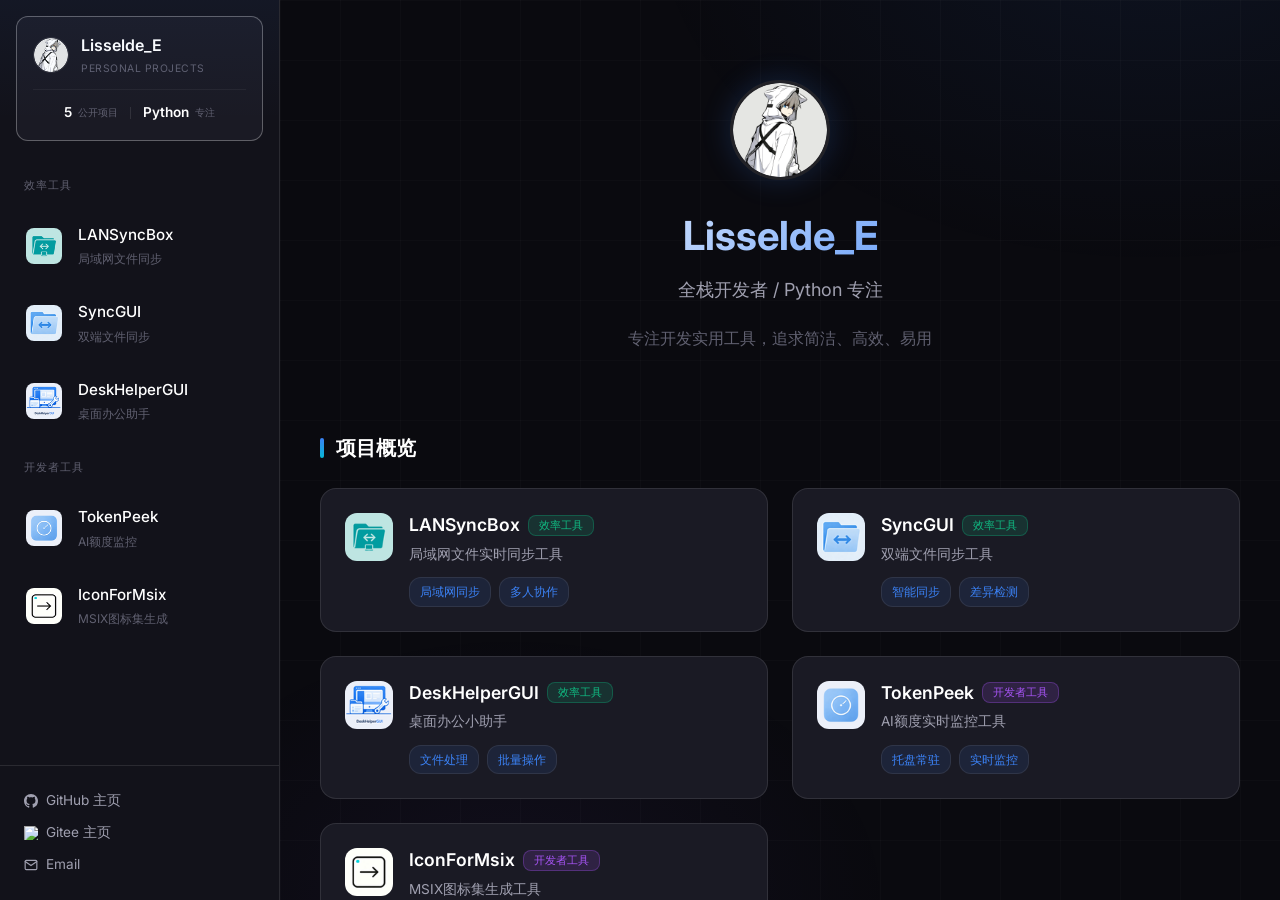
==== index.html @ 228c2da3 "R2.4.6" ====
<!DOCTYPE html>
<html lang="zh-CN">
<head>
    <meta charset="UTF-8">
    <meta name="viewport" content="width=device-width, initial-scale=1.0">
    <title>Lisselde_E - 项目主页</title>
    <meta name="description" content="Lisselde_E 的个人项目主页，包含 LANSyncBox、SyncGUI、DeskHelperGUI 等实用工具。">
    <link rel="icon" href="images/icon/me.ico" type="image/x-icon">
    <link rel="preconnect" href="https://fonts.googleapis.com">
    <link rel="preconnect" href="https://fonts.gstatic.com" crossorigin>
    <link href="https://fonts.googleapis.com/css2?family=Inter:wght@300;400;500;600;700&family=JetBrains+Mono:wght@400;500&display=swap" rel="stylesheet">
    <style>
        :root {
            --bg-primary: #0a0a0f;
            --bg-secondary: #12121a;
            --bg-card: #1a1a24;
            --text-primary: #ffffff;
            --text-secondary: #a0a0b0;
            --text-muted: #606070;
            --accent-blue: #3b82f6;
            --accent-cyan: #06b6d4;
            --accent-purple: #8b5cf6;
            --accent-green: #10b981;
            --accent-orange: #f59e0b;
            --accent-pink: #ec4899;
            --border-light: rgba(255, 255, 255, 0.1);
            --border-active: rgba(255, 255, 255, 0.3);
        }

        * {
            margin: 0;
            padding: 0;
            box-sizing: border-box;
        }

        html {
            scroll-behavior: smooth;
        }

        /* 自定义滚动条 */
        ::-webkit-scrollbar {
            width: 8px;
            height: 8px;
        }

        ::-webkit-scrollbar-track {
            background: var(--bg-secondary);
        }

        ::-webkit-scrollbar-thumb {
            background: var(--border-light);
            border-radius: 4px;
        }

        ::-webkit-scrollbar-thumb:hover {
            background: var(--border-active);
        }

        /* Firefox 滚动条 */
        * {
            scrollbar-width: thin;
            scrollbar-color: var(--border-light) var(--bg-secondary);
        }

        body {
            font-family: 'Inter', -apple-system, BlinkMacSystemFont, 'Segoe UI', sans-serif;
            background: var(--bg-primary);
            color: var(--text-primary);
            line-height: 1.6;
            min-height: 100vh;
            display: flex;
            position: relative;
            overflow-x: hidden;
        }

        /* 背景装饰 */
        body::before {
            content: '';
            position: fixed;
            top: -50%;
            right: -30%;
            width: 80%;
            height: 80%;
            background: radial-gradient(ellipse at center, rgba(59, 130, 246, 0.08) 0%, transparent 70%);
            pointer-events: none;
            z-index: 0;
        }

        body::after {
            content: '';
            position: fixed;
            bottom: -30%;
            left: 10%;
            width: 60%;
            height: 60%;
            background: radial-gradient(ellipse at center, rgba(139, 92, 246, 0.06) 0%, transparent 70%);
            pointer-events: none;
            z-index: 0;
        }

        /* 页面加载动画 */
        .page-loader {
            position: fixed;
            top: 0;
            left: 0;
            width: 100%;
            height: 100%;
            background: var(--bg-primary);
            display: flex;
            flex-direction: column;
            align-items: center;
            justify-content: center;
            z-index: 9999;
            transition: opacity 0.4s ease, visibility 0.4s ease;
        }

        .page-loader.fade-out {
            opacity: 0;
            visibility: hidden;
        }

        /* 平行四边形扫描加载器 */
        .loader-scanner {
            width: 80px;
            height: 8px;
            background: var(--bg-card);
            transform: skewX(-20deg);
            border-radius: 2px;
            position: relative;
            overflow: hidden;
            box-shadow: 0 0 10px rgba(59, 130, 246, 0.1);
        }

        /* 扫描线 */
        .loader-scanner::before {
            content: '';
            position: absolute;
            top: 0;
            left: 0;
            width: 30%;
            height: 100%;
            background: linear-gradient(90deg,
                transparent 0%,
                var(--accent-blue) 50%,
                transparent 100%);
            animation: scan 1.2s ease-in-out infinite;
        }

        /* 拖尾线条 */
        .loader-trails {
            display: flex;
            gap: 4px;
            margin-top: 6px;
            transform: skewX(-20deg);
        }

        .loader-trail {
            width: 12px;
            height: 3px;
            background: var(--border-light);
            border-radius: 1px;
            animation: trail-pulse 1.2s ease-in-out infinite;
        }

        .loader-trail:nth-child(1) { animation-delay: 0s; opacity: 0.3; }
        .loader-trail:nth-child(2) { animation-delay: 0.15s; opacity: 0.5; }
        .loader-trail:nth-child(3) { animation-delay: 0.3s; opacity: 0.7; }
        .loader-trail:nth-child(4) { animation-delay: 0.45s; opacity: 0.9; }

        @keyframes scan {
            0% { left: -30%; }
            100% { left: 100%; }
        }

        @keyframes trail-pulse {
            0%, 100% {
                opacity: 0.2;
                background: var(--border-light);
            }
            50% {
                opacity: 1;
                background: var(--accent-blue);
            }
        }

        .loader-text {
            margin-top: 1.2rem;
            font-size: 0.85rem;
            color: var(--text-muted);
            letter-spacing: 0.08em;
        }

        /* 返回顶部按钮 - 侧边贴条 */
        .back-to-top {
            position: fixed;
            right: 0;
            bottom: 10rem;
            transform: translateX(100%);
            width: 32px;
            height: 80px;
            background: var(--bg-card);
            border: 1px solid var(--border-light);
            border-right: none;
            border-radius: 6px 0 0 6px;
            display: flex;
            align-items: center;
            justify-content: center;
            cursor: pointer;
            transition: all 0.3s ease;
            z-index: 1000;
            opacity: 0;
            visibility: hidden;
        }

        .back-to-top.show {
            opacity: 1;
            visibility: visible;
            transform: translateX(0);
        }

        .back-to-top svg {
            width: 16px;
            height: 16px;
            stroke: var(--text-secondary);
            transition: all 0.3s ease;
        }

        .back-to-top:hover {
            width: 90px;
            background: rgba(59, 130, 246, 0.15);
            border-color: var(--accent-blue);
        }

        .back-to-top:hover svg {
            transform: translateY(-30px);
            opacity: 0;
        }

        .back-to-top::after {
            content: "返回顶部";
            position: absolute;
            color: var(--accent-blue);
            font-size: 0;
            opacity: 0;
            transition: all 0.3s ease;
            white-space: nowrap;
        }

        .back-to-top:hover::after {
            font-size: 12px;
            opacity: 1;
        }

        /* ========== 小工具页面 ========== */
        .tools-grid {
            display: grid;
            grid-template-columns: repeat(auto-fill, minmax(400px, 1fr));
            gap: 1.5rem;
            margin-top: 1rem;
        }

        .tool-card {
            background: rgba(255, 255, 255, 0.03);
            border: 1px solid var(--border-light);
            border-radius: 12px;
            overflow: hidden;
            transition: all 0.3s ease;
        }

        .tool-card:hover {
            border-color: var(--border-active);
            transform: translateY(-2px);
            box-shadow: 0 8px 24px rgba(0, 0, 0, 0.3);
        }

        .tool-header {
            display: flex;
            align-items: center;
            gap: 12px;
            padding: 1.25rem 1.5rem;
            border-bottom: 1px solid var(--border-light);
            background: rgba(255, 255, 255, 0.02);
        }

        .tool-icon {
            width: 40px;
            height: 40px;
            display: flex;
            align-items: center;
            justify-content: center;
            border-radius: 8px;
            background: rgba(59, 130, 246, 0.1);
            color: var(--accent-blue);
        }

        .tool-title {
            font-size: 1.1rem;
            font-weight: 500;
            color: var(--text-primary);
        }

        .tool-content {
            padding: 1.5rem;
        }

        .tool-input-group {
            display: flex;
            gap: 1rem;
            margin-bottom: 1rem;
        }

        .tool-input-item {
            flex: 1;
        }

        .tool-input-item label {
            display: block;
            color: var(--text-muted);
            font-size: 0.85rem;
            margin-bottom: 0.5rem;
        }

        .tool-input-item input {
            width: 100%;
            padding: 0.75rem 1rem;
            background: rgba(255, 255, 255, 0.05);
            border: 1px solid var(--border-light);
            border-radius: 8px;
            color: var(--text-primary);
            font-size: 1rem;
            outline: none;
            transition: border-color 0.2s;
        }

        .tool-input-item input:focus {
            border-color: var(--accent-blue);
        }

        .tool-input-item input::placeholder {
            color: var(--text-muted);
            opacity: 0.5;
        }

        .tool-btn {
            width: 100%;
            padding: 0.875rem;
            background: linear-gradient(135deg, #3b82f6, #6366f1);
            border: none;
            border-radius: 8px;
            color: #fff;
            font-size: 1rem;
            font-weight: 500;
            cursor: pointer;
            transition: all 0.2s;
            letter-spacing: 0.5px;
        }

        .tool-btn:hover {
            transform: translateY(-1px);
            box-shadow: 0 4px 12px rgba(59, 130, 246, 0.3);
        }

        .tool-btn:active {
            transform: translateY(0);
        }

        .tool-result {
            margin-top: 1.25rem;
            padding: 1.25rem;
            background: rgba(255, 255, 255, 0.03);
            border: 1px solid var(--border-light);
            border-radius: 8px;
            text-align: center;
            font-size: 2.5rem;
            font-weight: 700;
            color: var(--accent-blue);
            min-height: 80px;
            display: flex;
            align-items: center;
            justify-content: center;
            user-select: all;
            transition: all 0.3s;
        }

        .tool-result.pop {
            animation: toolPop 0.3s ease;
        }

        @keyframes toolPop {
            0% {
                transform: scale(0.8);
                opacity: 0.4;
            }
            60% {
                transform: scale(1.05);
            }
            100% {
                transform: scale(1);
                opacity: 1;
            }
        }

        .tool-hint {
            text-align: center;
            color: var(--text-muted);
            font-size: 0.8rem;
            margin-top: 0.75rem;
            opacity: 0.7;
        }

        /* 小工具 - 移动端适配 */
        @media (max-width: 768px) {
            .tools-grid {
                grid-template-columns: 1fr;
                gap: 1rem;
            }

            .tool-card {
                border-radius: 10px;
            }

            .tool-header {
                padding: 1rem 1.25rem;
            }

            .tool-content {
                padding: 1.25rem;
            }

            .tool-input-group {
                flex-direction: column;
                gap: 0.75rem;
            }

            .tool-result {
                font-size: 2rem;
                min-height: 70px;
            }
        }

        /* 移动端适配 */
        @media (max-width: 480px) {
            .back-to-top {
                bottom: 1rem;
                width: 28px;
                height: 60px;
            }
            /* 移动端禁用hover展开效果 */
            .back-to-top:hover {
                width: 28px;
                background: var(--bg-card);
                border-color: var(--border-light);
            }
            .back-to-top:hover svg {
                transform: none;
                opacity: 1;
            }
            .back-to-top:hover::after {
                font-size: 0;
                opacity: 0;
            }
        }

        /* 图片展示组件 */
        .image-gallery-section {
            margin-bottom: 1.5rem;
        }

        .image-gallery {
            display: flex;
            gap: 0.75rem;
            background: var(--bg-card);
            border-radius: 12px;
            padding: 0.75rem;
            border: 1px solid var(--border-light);
        }

        .gallery-thumbnails {
            display: flex;
            flex-direction: column;
            gap: 0.5rem;
            width: 200px;
            flex-shrink: 0;
        }

        .gallery-thumb {
            position: relative;
            aspect-ratio: 16/9;
            border-radius: 6px;
            overflow: hidden;
            cursor: pointer;
            border: 2px solid transparent;
            transition: all 0.25s ease;
            background: var(--bg-secondary);
        }

        .gallery-thumb img {
            width: 100%;
            height: 100%;
            object-fit: cover;
            transition: transform 0.3s ease;
        }

        .gallery-thumb:hover {
            border-color: rgba(59, 130, 246, 0.4);
        }

        .gallery-thumb:hover img {
            transform: scale(1.05);
        }

        .gallery-thumb.active {
            border-color: var(--accent-blue);
            box-shadow: 0 0 0 1px var(--accent-blue), 0 0 12px rgba(59, 130, 246, 0.3);
        }

        .gallery-thumb::after {
            content: '';
            position: absolute;
            inset: 0;
            background: linear-gradient(180deg, transparent 60%, rgba(0,0,0,0.4) 100%);
            opacity: 0;
            transition: opacity 0.25s ease;
        }

        .gallery-thumb:hover::after {
            opacity: 1;
        }

        .gallery-main {
            flex: 1;
            position: relative;
            border-radius: 8px;
            overflow: hidden;
            min-height: 300px;
            aspect-ratio: 16/9;
            background: var(--bg-secondary);
        }

        .gallery-main-image {
            position: absolute;
            top: 0;
            left: 0;
            width: 100%;
            height: 100%;
            object-fit: cover;
            opacity: 1;
            transition: opacity 0.35s ease;
        }

        .gallery-main-image.hidden {
            opacity: 0;
        }

        .gallery-overlay {
            position: absolute;
            bottom: 0;
            left: 0;
            right: 0;
            padding: 1rem;
            background: linear-gradient(180deg, transparent 0%, rgba(10, 10, 15, 0.9) 100%);
            opacity: 0;
            transition: opacity 0.3s ease;
        }

        .gallery-main:hover .gallery-overlay {
            opacity: 1;
        }

        .gallery-caption {
            color: var(--text-secondary);
            font-size: 0.85rem;
        }

        .gallery-counter {
            position: absolute;
            top: 0.75rem;
            right: 0.75rem;
            background: rgba(10, 10, 15, 0.7);
            padding: 0.25rem 0.6rem;
            border-radius: 4px;
            font-size: 0.75rem;
            color: var(--text-muted);
        }

        /* 图片展示移动端适配 */
        @media (max-width: 768px) {
            .image-gallery {
                flex-direction: column;
            }
            .gallery-thumbnails {
                width: 100%;
                flex-direction: row;
                order: 2;
                justify-content: center;
            }
            .gallery-thumb {
                aspect-ratio: 16/9;
                width: 100px;
                height: auto;
                flex-shrink: 0;
            }
            .gallery-main {
                order: 1;
                width: 100%;
                min-height: 200px;
                aspect-ratio: auto;
            }
        }

        /* Lightbox 放大查看 */
        .lightbox {
            position: fixed;
            top: 0;
            left: 0;
            width: 100%;
            height: 100%;
            background: rgba(10, 10, 15, 0.95);
            z-index: 9999;
            display: flex;
            align-items: center;
            justify-content: center;
            opacity: 0;
            visibility: hidden;
            transition: opacity 0.3s ease, visibility 0.3s ease;
        }

        .lightbox.active {
            opacity: 1;
            visibility: visible;
        }

        .lightbox-image {
            max-width: 90%;
            max-height: 90%;
            object-fit: contain;
            transform: scale(1);
            transition: transform 0.2s ease;
            cursor: default;
            user-select: none;
            -webkit-user-drag: none;
        }

        .lightbox-close {
            position: absolute;
            top: 1rem;
            right: 1rem;
            width: 40px;
            height: 40px;
            background: var(--bg-card);
            border: 1px solid var(--border-light);
            border-radius: 8px;
            display: flex;
            align-items: center;
            justify-content: center;
            cursor: pointer;
            transition: all 0.2s ease;
            z-index: 10;
        }

        .lightbox-close:hover {
            background: rgba(59, 130, 246, 0.2);
            border-color: var(--accent-blue);
        }

        .lightbox-close svg {
            width: 20px;
            height: 20px;
            stroke: var(--text-secondary);
        }

        .lightbox-hint {
            position: absolute;
            bottom: 1rem;
            left: 50%;
            transform: translateX(-50%);
            font-size: 0.75rem;
            color: var(--text-muted);
            opacity: 0.7;
        }

        /* 网格背景 */
        .grid-bg {
            position: fixed;
            top: 0;
            left: 280px;
            right: 0;
            bottom: 0;
            background-image:
                linear-gradient(rgba(255, 255, 255, 0.02) 1px, transparent 1px),
                linear-gradient(90deg, rgba(255, 255, 255, 0.02) 1px, transparent 1px);
            background-size: 60px 60px;
            pointer-events: none;
            z-index: 0;
        }

        /* 左侧导航栏 */
        .sidebar {
            width: 280px;
            height: 100vh;
            background: var(--bg-secondary);
            border-right: 1px solid var(--border-light);
            display: flex;
            flex-direction: column;
            position: fixed;
            left: 0;
            top: 0;
            z-index: 100;
            backdrop-filter: blur(10px);
        }

        .sidebar::before {
            content: '';
            position: absolute;
            top: 0;
            left: 0;
            right: 0;
            height: 120px;
            background: linear-gradient(180deg, rgba(59, 130, 246, 0.05) 0%, transparent 100%);
            pointer-events: none;
        }

        /* 可滚动容器 */
        .nav-items-scroll-container {
            flex: 1;
            overflow-y: auto;
            overflow-x: hidden;
            min-height: 0;
        }

        .nav-items-scroll-container::-webkit-scrollbar {
            width: 6px;
        }

        .nav-items-scroll-container::-webkit-scrollbar-track {
            background: transparent;
        }

        .nav-items-scroll-container::-webkit-scrollbar-thumb {
            background: rgba(255, 255, 255, 0.1);
            border-radius: 3px;
            transition: background 0.3s ease;
        }

        .nav-items-scroll-container:hover::-webkit-scrollbar-thumb {
            background: rgba(255, 255, 255, 0.2);
        }

        .nav-items-scroll-container::-webkit-scrollbar-thumb:hover {
            background: rgba(255, 255, 255, 0.3);
        }

        /* 导航项目 */
        .nav-items {
            padding: 0;
            display: flex;
            flex-direction: column;
        }

        /* 主页导航项 - 特殊样式 */
        .nav-home {
            margin: 1rem;
            padding: 1rem;
            background: var(--bg-card);
            border: 1px solid var(--border-light);
            border-radius: 12px;
            cursor: pointer;
            transition: all 0.3s ease;
            display: block;
        }

        .nav-home:hover {
            border-color: var(--border-active);
            transform: translateY(-2px);
            box-shadow: 0 8px 24px rgba(0, 0, 0, 0.2);
        }

        .nav-home.active {
            border-color: var(--border-active);
        }

        .nav-home-header {
            display: flex;
            align-items: center;
            gap: 0.75rem;
        }

        .nav-home-icon {
            width: 36px;
            height: 36px;
            border-radius: 50%;
            overflow: hidden;
            border: 1px solid var(--border-light);
            flex-shrink: 0;
        }

        .nav-home-icon img {
            width: 100%;
            height: 100%;
            object-fit: contain;
        }

        .nav-home-info {
            flex: 1;
            min-width: 0;
        }

        .nav-home-name {
            font-size: 1rem;
            font-weight: 600;
            color: var(--text-primary);
            margin-bottom: 0.125rem;
        }

        .nav-home-subtitle {
            font-size: 0.65rem;
            color: var(--text-muted);
            letter-spacing: 0.5px;
            text-transform: uppercase;
        }

        .nav-home-stats {
            display: flex;
            align-items: center;
            justify-content: center;
            gap: 0.75rem;
            margin-top: 0.75rem;
            padding-top: 0.75rem;
            border-top: 1px solid rgba(255, 255, 255, 0.05);
        }

        .nav-home-stat {
            display: flex;
            align-items: center;
            gap: 0.375rem;
        }

        .nav-home-stat-value {
            font-size: 0.85rem;
            font-weight: 600;
            color: var(--text-primary);
        }

        .nav-home-stat-label {
            font-size: 0.65rem;
            color: var(--text-muted);
        }

        .nav-home-stat-divider {
            width: 1px;
            height: 12px;
            background: rgba(255, 255, 255, 0.1);
        }

        .nav-section-title {
            font-size: 0.7rem;
            color: var(--text-muted);
            text-transform: uppercase;
            letter-spacing: 1px;
            padding: 0.75rem 1.5rem;
            margin-top: 0.5rem;
        }

        .nav-item {
            display: flex;
            align-items: center;
            gap: 1rem;
            padding: 1rem 1.5rem;
            cursor: pointer;
            transition: all 0.3s ease;
            position: relative;
            border-left: 2px solid transparent;
        }

        .nav-item:hover .nav-item-icon {
            transform: scale(1.05);
            box-shadow: 0 0 15px rgba(59, 130, 246, 0.3);
        }

        .nav-item::before {
            content: '';
            position: absolute;
            left: 0;
            top: 0;
            bottom: 0;
            width: 2px;
            background: transparent;
            transition: all 0.3s ease;
        }

        .nav-item:hover {
            background: rgba(255, 255, 255, 0.03);
        }

        .nav-item.active::before {
            background: var(--text-primary);
        }

        .nav-item.active {
            background: rgba(255, 255, 255, 0.05);
        }

        .nav-item-icon {
            width: 36px;
            height: 36px;
            border-radius: 8px;
            display: flex;
            align-items: center;
            justify-content: center;
            overflow: hidden;
            transition: transform 0.3s ease;
        }

        .nav-item-icon img {
            width: 100%;
            height: 100%;
            object-fit: contain;
        }

        .nav-item:hover .nav-item-icon {
            transform: scale(1.05);
        }

        .nav-item-content {
            flex: 1;
        }

        .nav-item-name {
            font-size: 0.95rem;
            font-weight: 500;
            color: var(--text-primary);
            transition: color 0.3s ease;
        }

        .nav-item-desc {
            font-size: 0.75rem;
            color: var(--text-muted);
            margin-top: 0.125rem;
        }

        /* 侧边栏底部 */
        .sidebar-footer {
            padding: 1.5rem;
            border-top: 1px solid var(--border-light);
        }

        .sidebar-links {
            display: flex;
            flex-direction: column;
            gap: 0.65rem;
        }

        .sidebar-link {
            display: flex;
            align-items: center;
            gap: 0.5rem;
            color: var(--text-secondary);
            text-decoration: none;
            font-size: 0.85rem;
            transition: color 0.2s ease;
        }

        .sidebar-link:hover {
            color: var(--text-primary);
        }

        /* 主内容区域 */
        .main-content {
            flex: 1;
            margin-left: 280px;
            min-height: 100vh;
            position: relative;
            overflow-y: auto;
            overflow-x: hidden;
            z-index: 1;
            scroll-behavior: auto;
        }

        /* 项目页面 */
        .project-page {
            position: absolute;
            top: 0;
            left: 0;
            right: 0;
            padding: 2rem 3rem;
            opacity: 0;
            transform: translateX(30px);
            pointer-events: none;
            transition: all 0.2s cubic-bezier(0.4, 0, 0.2, 1);
        }

        .project-page.active {
            opacity: 1;
            transform: translateX(0);
            pointer-events: auto;
        }

        .project-page.exit-left {
            opacity: 0;
            transform: translateX(-30px);
        }

        /* 项目头部 */
        .project-header {
            display: flex;
            align-items: flex-start;
            gap: 2rem;
            margin-bottom: 3rem;
            padding-bottom: 2rem;
            border-bottom: 1px solid var(--border-light);
        }

        .project-header-left {
            display: flex;
            align-items: flex-start;
            gap: 2rem;
            flex: 1;
        }

        .project-header-right {
            display: flex;
            align-items: center;
            gap: 1.5rem;
            flex-shrink: 0;
        }

        .project-icon-large {
            width: 64px;
            height: 64px;
            border-radius: 12px;
            display: flex;
            align-items: center;
            justify-content: center;
            overflow: hidden;
            position: relative;
            box-shadow: 0 0 30px rgba(59, 130, 246, 0.15);
        }

        .project-icon-large::after {
            content: '';
            position: absolute;
            top: -50%;
            left: -50%;
            width: 100%;
            height: 100%;
            background: linear-gradient(135deg, rgba(255, 255, 255, 0.1) 0%, transparent 50%);
            pointer-events: none;
        }

        .project-icon-large img {
            width: 100%;
            height: 100%;
            object-fit: contain;
        }

        .project-info {
            flex: 1;
        }

        .project-title {
            font-size: 2.5rem;
            font-weight: 700;
            margin-bottom: 0.5rem;
            line-height: 1.2;
            position: relative;
        }

        .project-title::after {
            content: '';
            position: absolute;
            bottom: -4px;
            left: 0;
            width: 60px;
            height: 3px;
            background: linear-gradient(90deg, var(--accent-blue), var(--accent-cyan));
            border-radius: 2px;
        }

        .project-subtitle {
            font-size: 1.125rem;
            color: var(--text-secondary);
            margin-bottom: 1rem;
        }

        .project-latest-build {
            display: inline-flex;
            align-items: center;
            gap: 0.5rem;
            padding: 0.5rem 1rem;
            background: linear-gradient(135deg, rgba(16, 185, 129, 0.12), rgba(59, 130, 246, 0.08));
            border: 1px solid rgba(16, 185, 129, 0.25);
            border-radius: 8px;
            font-family: 'JetBrains Mono', monospace;
            font-size: 0.85rem;
            color: var(--accent-green);
            transition: all 0.2s ease;
        }

        .project-latest-build {
            cursor: pointer;
        }

        .project-latest-build:hover {
            border-color: rgba(16, 185, 129, 0.4);
            box-shadow: 0 0 12px rgba(16, 185, 129, 0.15);
            background: linear-gradient(135deg, rgba(16, 185, 129, 0.18), rgba(59, 130, 246, 0.12));
        }

        .project-latest-build-label {
            font-size: 0.75rem;
            color: var(--text-muted);
            font-weight: 500;
        }

        .project-latest-build-version {
            font-weight: 700;
            letter-spacing: -0.01em;
        }

        .project-latest-build-loading {
            display: flex;
            align-items: center;
            gap: 0.5rem;
        }

        .project-latest-build-spinner {
            width: 14px;
            height: 14px;
            border: 2px solid rgba(16, 185, 129, 0.2);
            border-top-color: var(--accent-green);
            border-radius: 50%;
            animation: latest-build-spin 0.8s linear infinite;
        }

        @keyframes latest-build-spin {
            0% { transform: rotate(0deg); }
            100% { transform: rotate(360deg); }
        }

        .project-latest-build-loading-text {
            font-size: 0.75rem;
            color: var(--text-muted);
        }

        .project-latest-build-retry {
            display: flex;
            align-items: center;
            gap: 0.375rem;
            padding: 0.25rem 0.5rem;
            background: rgba(59, 130, 246, 0.1);
            border: 1px solid rgba(59, 130, 246, 0.2);
            border-radius: 6px;
            color: var(--accent-blue);
            font-size: 0.7rem;
            cursor: pointer;
            transition: all 0.2s ease;
        }

        .project-latest-build-retry:hover {
            background: rgba(59, 130, 246, 0.15);
            border-color: rgba(59, 130, 246, 0.3);
        }

        .project-latest-build-retry svg {
            width: 12px;
            height: 12px;
        }

        .project-links {
            display: flex;
            gap: 1rem;
            flex-wrap: wrap;
        }

        .project-link {
            display: inline-flex;
            align-items: center;
            gap: 0.5rem;
            padding: 0.5rem 1rem;
            background: var(--bg-card);
            border: 1px solid var(--border-light);
            border-radius: 8px;
            color: var(--text-secondary);
            text-decoration: none;
            font-size: 0.85rem;
            transition: all 0.2s ease;
        }

        .project-link:hover {
            background: rgba(255, 255, 255, 0.1);
            border-color: var(--border-active);
            color: var(--text-primary);
        }

        /* 顶部下载卡片 */
        .header-download-platforms {
            display: flex;
            flex-wrap: wrap;
            gap: 1rem;
        }

        .header-download-platform {
            display: flex;
            flex-direction: column;
            align-items: center;
            gap: 0.75rem;
            padding: 1rem;
            background: rgba(255, 255, 255, 0.03);
            border: 1px solid var(--border-light);
            border-radius: 12px;
            min-width: 140px;
            transition: border-color 0.3s ease;
        }

        .header-download-platform:hover {
            border-color: var(--border-active);
        }

        .header-download-platform-title {
            font-size: 0.8rem;
            font-weight: 500;
            color: var(--text-secondary);
            text-align: center;
            width: 100%;
        }

        .header-download-platform-buttons {
            display: flex;
            flex-direction: column;
            gap: 0.5rem;
            width: 100%;
        }

        .header-download-badge {
            display: flex;
            align-items: center;
            justify-content: center;
            transition: transform 0.3s ease;
        }

        .header-download-badge:hover {
            transform: translateY(-2px);
        }

        .header-download-badge img {
            height: 36px;
        }

        /* 功能卡片 */
        .features-section {
            margin-bottom: 3rem;
        }

        .section-title {
            font-size: 1.25rem;
            font-weight: 600;
            margin-bottom: 1.5rem;
            display: flex;
            align-items: center;
            gap: 0.75rem;
        }

        .section-title::before {
            content: '';
            width: 4px;
            height: 20px;
            background: linear-gradient(180deg, var(--accent-blue), var(--accent-cyan));
            border-radius: 2px;
        }

        .features-grid {
            display: grid;
            grid-template-columns: repeat(auto-fill, minmax(280px, 1fr));
            gap: 1rem;
        }

        .feature-card {
            background: var(--bg-card);
            border: 1px solid var(--border-light);
            border-radius: 12px;
            padding: 1.25rem;
            transition: all 0.3s ease;
            position: relative;
            overflow: hidden;
            height: 140px;
            display: flex;
            flex-direction: column;
        }

        .feature-card::before {
            content: '';
            position: absolute;
            top: 0;
            left: 0;
            right: 0;
            bottom: 0;
            background: radial-gradient(ellipse at top left, rgba(59, 130, 246, 0.1) 0%, transparent 50%);
            opacity: 0;
            transition: opacity 0.3s ease;
            pointer-events: none;
        }

        .feature-card:hover::before {
            opacity: 1;
        }

        .feature-card:hover {
            border-color: var(--border-active);
            transform: translateY(-2px);
            box-shadow: 0 8px 30px rgba(0, 0, 0, 0.3);
        }

        .feature-title {
            font-size: 0.95rem;
            font-weight: 600;
            margin-bottom: 0.5rem;
            display: flex;
            align-items: center;
            gap: 0.5rem;
            color: var(--text-primary);
            flex-shrink: 0;
        }

        .feature-desc {
            font-size: 0.85rem;
            color: var(--text-secondary);
            line-height: 1.5;
            flex: 1;
        }

        /* 模型支持板块 */
        .model-support-container {
            display: grid;
            grid-template-columns: repeat(2, 1fr);
            gap: 1.5rem;
        }

        .model-support-group {
            background: var(--bg-card);
            border: 1px solid var(--border-light);
            border-radius: 16px;
            padding: 1.5rem;
            transition: all 0.3s ease;
        }

        .model-support-group:hover {
            border-color: var(--border-active);
            box-shadow: 0 8px 30px rgba(0, 0, 0, 0.3);
        }

        .model-group-header {
            display: flex;
            align-items: center;
            gap: 0.625rem;
            margin-bottom: 1rem;
            padding-bottom: 0.75rem;
            border-bottom: 1px solid var(--border-light);
        }

        .model-group-dot {
            width: 8px;
            height: 8px;
            border-radius: 50%;
            flex-shrink: 0;
        }

        .model-group-dot.supported {
            background: var(--accent-green);
        }

        .model-group-dot.adapting {
            background: var(--accent-orange);
        }

        .model-group-title {
            font-size: 1rem;
            font-weight: 600;
            color: var(--text-primary);
        }

        .model-list {
            display: flex;
            flex-direction: column;
            gap: 0.75rem;
        }

        .model-item {
            display: flex;
            align-items: center;
            gap: 0.75rem;
            padding: 0.75rem;
            background: rgba(255, 255, 255, 0.03);
            border: 1px solid var(--border-light);
            border-radius: 12px;
            transition: all 0.3s ease;
        }

        .model-item:hover {
            border-color: var(--border-active);
            transform: translateY(-2px);
        }

        .model-item.supported:hover {
            background: rgba(16, 185, 129, 0.05);
        }

        .model-item.adapting:hover {
            background: rgba(245, 158, 11, 0.05);
        }

        .model-status-dot {
            width: 6px;
            height: 6px;
            border-radius: 50%;
            background: var(--accent-green);
            flex-shrink: 0;
        }

        .model-status-dot.adapting {
            background: var(--accent-orange);
        }

        .model-item-content {
            flex: 1;
        }

        .model-item-name {
            font-size: 0.95rem;
            font-weight: 600;
            color: var(--text-primary);
            margin-bottom: 0.25rem;
        }

        .model-item-desc {
            font-size: 0.8rem;
            color: var(--text-secondary);
        }

        .model-support-note {
            margin-top: 1rem;
            padding: 0.75rem;
            background: rgba(59, 130, 246, 0.08);
            border: 1px solid rgba(59, 130, 246, 0.15);
            border-radius: 8px;
            font-size: 0.85rem;
            color: var(--text-secondary);
        }

        .note-text {
            display: block;
        }

        /* 主页样式 */
        .home-hero {
            padding: 3rem 2rem;
            text-align: center;
            position: relative;
            margin-bottom: 2rem;
        }

        .home-hero-content {
            max-width: 600px;
            margin: 0 auto;
        }

        .home-avatar {
            width: 100px;
            height: 100px;
            margin: 0 auto 1.5rem;
            border-radius: 50%;
            overflow: hidden;
            border: 3px solid var(--border-light);
            box-shadow: 0 0 30px rgba(59, 130, 246, 0.2);
            transition: all 0.3s ease;
        }

        .home-avatar:hover {
            transform: scale(1.05);
            box-shadow: 0 0 40px rgba(59, 130, 246, 0.3);
        }

        .home-avatar img {
            width: 100%;
            height: 100%;
            object-fit: cover;
        }

        .home-title {
            font-size: 2.5rem;
            font-weight: 700;
            margin-bottom: 0.5rem;
            background: linear-gradient(135deg, var(--text-primary) 0%, var(--accent-blue) 100%);
            -webkit-background-clip: text;
            -webkit-text-fill-color: transparent;
            background-clip: text;
        }

        .home-subtitle {
            font-size: 1.125rem;
            color: var(--text-secondary);
            margin-bottom: 1.25rem;
        }

        .home-description {
            font-size: 1rem;
            color: var(--text-muted);
            line-height: 1.7;
        }

        .home-projects-grid {
            display: grid;
            grid-template-columns: repeat(2, 1fr);
            gap: 1.5rem;
        }

        .home-project-card {
            background: var(--bg-card);
            border: 1px solid var(--border-light);
            border-radius: 16px;
            padding: 1.5rem;
            cursor: pointer;
            transition: all 0.3s ease;
            display: flex;
            align-items: flex-start;
            gap: 1rem;
        }

        .home-project-card:hover {
            border-color: var(--border-active);
            transform: translateY(-4px);
            box-shadow: 0 12px 40px rgba(0, 0, 0, 0.3);
        }

        .home-project-icon {
            width: 48px;
            height: 48px;
            border-radius: 12px;
            overflow: hidden;
            flex-shrink: 0;
            display: flex;
            align-items: center;
            justify-content: center;
        }

        .home-project-icon img {
            width: 100%;
            height: 100%;
            object-fit: contain;
        }

        .home-project-info {
            flex: 1;
        }

        .home-project-name {
            font-size: 1.1rem;
            font-weight: 600;
            margin-bottom: 0.375rem;
            color: var(--text-primary);
            line-height: 1.4;
            display: flex;
            align-items: center;
            flex-wrap: wrap;
        }

        .home-project-desc {
            font-size: 0.85rem;
            color: var(--text-secondary);
            margin-bottom: 0.75rem;
        }

        .home-project-tags {
            display: flex;
            flex-wrap: wrap;
            gap: 0.5rem;
        }

        .home-project-tag {
            padding: 0.25rem 0.625rem;
            background: rgba(59, 130, 246, 0.1);
            border: 1px solid rgba(255, 255, 255, 0.08);
            border-radius: 12px;
            font-size: 0.75rem;
            color: var(--accent-blue);
        }

        .home-project-category {
            display: inline-block;
            padding: 0.25rem 0.625rem;
            border-radius: 8px;
            font-size: 0.7rem;
            font-weight: 500;
            margin-left: 0.5rem;
            line-height: 1;
        }

        .home-project-category.efficiency {
            background: rgba(16, 185, 129, 0.15);
            border: 1px solid rgba(16, 185, 129, 0.3);
            color: #10b981;
        }

        .home-project-category.developer {
            background: rgba(168, 85, 247, 0.15);
            border: 1px solid rgba(168, 85, 247, 0.3);
            color: #a855f7;
        }

        .home-about-content {
            display: flex;
            flex-direction: column;
            gap: 1.5rem;
        }

        .home-about-item {
            background: var(--bg-card);
            border: 1px solid var(--border-light);
            border-radius: 12px;
            padding: 1.25rem;
            transition: all 0.3s ease;
            height: 120px;
            display: flex;
            flex-direction: column;
            overflow: hidden;
        }

        .home-about-item:hover {
            border-color: var(--border-active);
        }

        .home-about-title {
            font-size: 1rem;
            font-weight: 600;
            margin-bottom: 0.75rem;
            color: var(--text-primary);
            flex-shrink: 0;
        }

        .home-about-desc {
            font-size: 0.9rem;
            color: var(--text-secondary);
            line-height: 1.6;
            flex: 1;
            overflow: hidden;
        }

        .home-about-item .tech-tags {
            margin-top: auto;
            flex-shrink: 0;
        }

        /* 使用指南卡片 */
        .usage-cards {
            display: grid;
            grid-template-columns: repeat(2, 1fr);
            gap: 1.5rem;
        }

        .usage-card {
            background: var(--bg-card);
            border: 1px solid var(--border-light);
            border-radius: 16px;
            padding: 1.5rem;
            transition: all 0.3s ease;
            display: flex;
            flex-direction: column;
        }

        .usage-card:hover {
            border-color: var(--border-active);
            box-shadow: 0 8px 30px rgba(0, 0, 0, 0.3);
        }

        .usage-card-header {
            display: flex;
            align-items: center;
            gap: 0.75rem;
            margin-bottom: 1.25rem;
            padding-bottom: 1rem;
            border-bottom: 1px solid var(--border-light);
        }

        .usage-card-icon {
            width: 12px;
            height: 12px;
            background: var(--text-primary);
            border-radius: 50%;
            flex-shrink: 0;
        }

        .usage-card-title {
            font-size: 1rem;
            font-weight: 600;
            color: var(--text-primary);
        }

        .usage-card-steps {
            display: flex;
            flex-direction: column;
            gap: 0.75rem;
            flex: 1;
        }

        .usage-step {
            display: flex;
            align-items: center;
            gap: 0.75rem;
        }

        .step-number {
            width: 24px;
            height: 24px;
            background: linear-gradient(135deg, var(--accent-blue), var(--accent-cyan));
            border-radius: 50%;
            display: flex;
            align-items: center;
            justify-content: center;
            font-size: 0.75rem;
            font-weight: 600;
            color: white;
            flex-shrink: 0;
        }

        .step-content {
            font-size: 0.85rem;
            color: var(--text-secondary);
            line-height: 1.4;
        }

        .usage-card-note {
            margin-top: 1rem;
            padding-top: 1rem;
            border-top: 1px solid var(--border-light);
            font-size: 0.8rem;
            color: var(--text-muted);
            display: flex;
            align-items: center;
            gap: 0.5rem;
            flex-shrink: 0;
        }

        .usage-card-note::before {
            content: '💡';
            font-size: 0.9rem;
        }

        /* 技术栈标签 */
        .tech-tags {
            display: flex;
            flex-wrap: wrap;
            gap: 0.75rem;
            margin-top: 1rem;
        }

        .tech-tag {
            display: inline-flex;
            align-items: center;
            gap: 0.375rem;
            padding: 0.375rem 0.875rem;
            background: rgba(59, 130, 246, 0.1);
            border: 1px solid rgba(255, 255, 255, 0.08);
            border-radius: 20px;
            font-size: 0.8rem;
            font-weight: 500;
            color: var(--accent-blue);
        }

        /* 下载区域 */
        .download-section {
            background: var(--bg-card);
            border: 1px solid var(--border-light);
            border-radius: 16px;
            padding: 2rem;
            position: relative;
            overflow: hidden;
        }

        .download-section::before {
            content: '';
            position: absolute;
            top: 0;
            left: 50%;
            transform: translateX(-50%);
            width: 200px;
            height: 1px;
            background: linear-gradient(90deg, transparent, var(--accent-blue), transparent);
        }

        .download-header {
            display: flex;
            align-items: center;
            gap: 0.75rem;
            margin-bottom: 1.5rem;
        }

        .download-title {
            font-size: 1.125rem;
            font-weight: 600;
        }

        .download-title-icon {
            font-size: 1.25rem;
        }

        .download-platforms {
            display: flex;
            flex-wrap: wrap;
            gap: 1.5rem;
            justify-content: center;
        }

        .download-platform {
            display: flex;
            flex-direction: column;
            align-items: center;
            gap: 1rem;
            padding: 1.25rem;
            background: rgba(255, 255, 255, 0.03);
            border: 1px solid var(--border-light);
            border-radius: 12px;
            min-width: 180px;
        }

        .download-platform-title {
            font-size: 0.85rem;
            font-weight: 500;
            color: var(--text-secondary);
        }

        .download-platform-buttons {
            display: flex;
            flex-direction: column;
            gap: 0.75rem;
            width: 100%;
        }

        .download-btn {
            display: inline-flex;
            align-items: center;
            justify-content: center;
            gap: 0.5rem;
            padding: 0.625rem 1rem;
            background: var(--bg-primary);
            border: 1px solid var(--border-light);
            border-radius: 8px;
            color: var(--text-primary);
            text-decoration: none;
            font-size: 0.85rem;
            font-weight: 500;
            transition: all 0.3s ease;
            min-width: 140px;
        }

        .download-btn:hover {
            border-color: var(--border-active);
            transform: translateY(-2px);
            box-shadow: 0 4px 15px rgba(0, 0, 0, 0.3);
        }

        .download-btn.github:hover {
            background: rgba(59, 130, 246, 0.1);
            border-color: rgba(59, 130, 246, 0.3);
        }

        .download-btn.gitee:hover {
            background: rgba(239, 68, 68, 0.1);
            border-color: rgba(239, 68, 68, 0.3);
        }

        .download-btn svg {
            width: 18px;
            height: 18px;
            fill: currentColor;
            flex-shrink: 0;
        }

        .download-btn img {
            width: 18px;
            height: 18px;
            flex-shrink: 0;
        }

        .download-badge {
            transition: transform 0.3s ease;
        }

        .download-badge:hover {
            transform: translateY(-3px);
        }

        .download-badge img {
            height: 40px;
        }

        .download-source-btn {
            display: inline-flex;
            align-items: center;
            justify-content: center;
            gap: 0.5rem;
            padding: 0.75rem 1.25rem;
            background: var(--bg-primary);
            border: 1px solid var(--border-light);
            border-radius: 8px;
            color: var(--text-primary);
            text-decoration: none;
            font-size: 0.85rem;
            font-weight: 500;
            transition: all 0.3s ease;
        }

        .download-source-btn:hover {
            border-color: var(--border-active);
            transform: translateY(-2px);
            box-shadow: 0 4px 15px rgba(0, 0, 0, 0.3);
        }

        .download-source-btn.github:hover {
            background: rgba(59, 130, 246, 0.1);
        }

        .download-source-btn.gitee:hover {
            background: rgba(239, 68, 68, 0.1);
        }

        .download-source-btn svg {
            width: 18px;
            height: 18px;
            fill: currentColor;
            flex-shrink: 0;
        }

        .download-source-btn img {
            width: 18px;
            height: 18px;
            flex-shrink: 0;
        }

        /* ========== 更新树 - 时间线风格 ========== */
        .update-tree-section {
            margin-bottom: 3rem;
        }

        .update-tree-section.loading {
            opacity: 0.5;
            pointer-events: none;
        }

        /* ---- 时间线容器 ---- */
        .update-tree-container {
            position: relative;
            padding-left: 2rem;
        }

        .update-tree-container::before {
            content: '';
            position: absolute;
            left: 0.5rem;
            top: 0.5rem;
            bottom: 0.5rem;
            width: 2px;
            background: linear-gradient(180deg, var(--accent-green), var(--accent-blue), rgba(96, 96, 112, 0.2) 90%);
            opacity: 0.5;
        }

        /* ---- 版本节点 ---- */
        .update-node {
            position: relative;
            padding: 0 0 1.75rem 1.5rem;
        }

        .update-node:last-child {
            padding-bottom: 0;
        }

        /* ---- 节点头部 ---- */
        .update-node-header {
            display: flex;
            align-items: center;
            gap: 0.75rem;
            margin-bottom: 0.625rem;
            flex-wrap: wrap;
        }

        .update-version-badge {
            display: inline-flex;
            align-items: center;
            gap: 0.35rem;
            padding: 0.2rem 0.7rem;
            background: var(--bg-card);
            border: 1px solid rgba(255, 255, 255, 0.08);
            border-radius: 6px;
            font-family: 'JetBrains Mono', monospace;
            font-size: 0.88rem;
            font-weight: 650;
            color: var(--accent-blue);
            letter-spacing: -0.01em;
            transition: all 0.25s ease;
        }

        .update-node.latest .update-version-badge {
            background: rgba(16, 185, 129, 0.1);
            border-color: rgba(16, 185, 129, 0.3);
            color: var(--accent-green);
            box-shadow: 0 0 8px rgba(16, 185, 129, 0.15);
        }

        .update-date {
            font-size: 0.78rem;
            color: var(--text-muted);
            font-family: 'JetBrains Mono', monospace;
            letter-spacing: 0.02em;
        }

        .update-tag {
            display: inline-block;
            padding: 0.12rem 0.5rem;
            border-radius: 4px;
            font-size: 0.68rem;
            font-weight: 550;
            letter-spacing: 0.4px;
        }

        .update-tag.latest-tag {
            background: rgba(16, 185, 129, 0.12);
            color: var(--accent-green);
            border: 1px solid rgba(16, 185, 129, 0.25);
        }

        /* ---- 变更列表 ---- */
        .update-changes {
            list-style: none;
            padding: 0;
            margin: 0;
            display: flex;
            flex-direction: column;
            gap: 0.35rem;
        }

        .update-change-item {
            display: flex;
            align-items: flex-start;
            gap: 0.5rem;
            font-size: 0.84rem;
            color: var(--text-secondary);
            line-height: 1.55;
            padding: 0.08rem 0;
        }

        .update-change-type {
            flex-shrink: 0;
            display: inline-flex;
            align-items: center;
            justify-content: center;
            padding: 0 0.4rem;
            border-radius: 3px;
            font-size: 0.62rem;
            font-weight: 550;
            min-width: 3em;
            text-align: center;
            letter-spacing: 0.3px;
            line-height: 1.3;
            background: rgba(255, 255, 255, 0.04);
            color: var(--text-secondary);
            border: 1px solid rgba(255, 255, 255, 0.08);
            margin-top: 0.18rem;
        }

        .update-change-type.feature {
            background: rgba(255, 255, 255, 0.06);
            border-color: rgba(255, 255, 255, 0.1);
        }

        .update-change-type.improvement {
            background: rgba(255, 255, 255, 0.04);
        }

        .update-change-type.fix {
            background: rgba(255, 255, 255, 0.03);
        }

        .update-change-type.update {
            background: rgba(255, 255, 255, 0.05);
            border-color: rgba(255, 255, 255, 0.08);
        }

        .update-change-type.other {
            background: rgba(255, 255, 255, 0.02);
        }

        .update-change-text {
            flex: 1;
        }

        /* ---- 大版本分组 ---- */
        .update-major-group {
            margin-bottom: 1.25rem;
        }

        .update-major-group:last-child {
            margin-bottom: 0;
        }

        .update-major-header {
            display: flex;
            align-items: center;
            gap: 0.75rem;
            padding: 0.55rem 0.75rem;
            margin-bottom: 0.5rem;
            margin-left: -0.75rem;
            background: var(--bg-card);
            border: 1px solid var(--border-light);
            border-radius: 10px;
            cursor: pointer;
            transition: border-color 0.25s ease, background 0.25s ease;
            user-select: none;
            position: relative;
            z-index: 2;
        }

        .update-major-header:hover {
            border-color: var(--border-active);
            background: rgba(255, 255, 255, 0.04);
        }

        .update-major-header:active {
            transform: scale(0.995);
        }

        .update-major-badge {
            display: inline-flex;
            align-items: center;
            justify-content: center;
            padding: 0.18rem 0.6rem;
            background: linear-gradient(135deg, rgba(59, 130, 246, 0.12), rgba(139, 92, 246, 0.12));
            border: 1px solid rgba(255, 255, 255, 0.08);
            border-radius: 6px;
            font-family: 'JetBrains Mono', monospace;
            font-size: 0.82rem;
            font-weight: 700;
            color: var(--accent-cyan);
            line-height: 1.4;
            flex-shrink: 0;
            transition: all 0.25s ease;
        }

        .update-major-group:first-child .update-major-badge {
            background: linear-gradient(135deg, rgba(16, 185, 129, 0.15), rgba(59, 130, 246, 0.1));
            border-color: rgba(16, 185, 129, 0.3);
            color: var(--accent-green);
        }

        .update-major-label {
            flex: 1;
            font-size: 0.78rem;
            font-weight: 500;
            color: var(--text-muted);
            letter-spacing: 0.3px;
        }

        .update-major-toggle {
            flex-shrink: 0;
            display: inline-flex;
            align-items: center;
            justify-content: center;
            width: 22px;
            height: 22px;
            border-radius: 50%;
            background: rgba(255, 255, 255, 0.04);
            border: 1px solid var(--border-light);
            color: var(--text-muted);
            font-size: 0.85rem;
            font-weight: 600;
            line-height: 1;
            transition: all 0.2s ease;
        }

        .update-major-header:hover .update-major-toggle {
            border-color: var(--border-active);
            color: var(--text-primary);
            background: rgba(255, 255, 255, 0.08);
        }

        .update-major-versions {
            overflow: hidden;
            transition: max-height 0.35s ease, opacity 0.25s ease;
            padding-left: 0.25rem;
            max-height: 2000px;
            opacity: 1;
        }

        .update-major-group.collapsed .update-major-versions {
            max-height: 0;
            opacity: 0;
        }

        .update-major-versions .update-node:first-child {
            padding-top: 0.5rem;
        }



        /* ---- 子标签两列布局 ---- */
        .update-sections {
            margin: 0.2rem 0 0;
            position: relative;
        }

        /* 连续竖线 */
        .update-sections::before {
            content: '';
            position: absolute;
            left: 1.35rem;
            top: 0.55rem;
            bottom: 0.3rem;
            width: 1px;
            background: rgba(255, 255, 255, 0.08);
        }

        .update-section-row {
            display: flex;
            align-items: flex-start;
        }

        .update-section-side {
            width: 2.8rem;
            display: flex;
            flex-direction: column;
            align-items: flex-start;
            flex-shrink: 0;
            position: relative;
            z-index: 1;
            padding-top: 0.08rem;
        }

        .update-section-badge {
            display: inline-flex;
            align-items: center;
            justify-content: center;
            padding: 0 0;
            border-radius: 3px;
            font-size: 0.62rem;
            font-weight: 500;
            color: var(--text-muted);
            background: var(--bg-primary);
            border: 1px solid rgba(255, 255, 255, 0.07);
            font-family: 'JetBrains Mono', monospace;
            letter-spacing: 0.2px;
            width: 2.6rem;
            text-align: center;
            line-height: 1.45;
            margin-left: auto;
            margin-right: auto;
        }

        .update-section-placeholder {
            width: 2.6rem;
            height: 1px;
            flex-shrink: 0;
        }

        .update-section-body {
            flex: 1;
            min-width: 0;
            padding: 0.08rem 0 0.6rem 0.5rem;
        }

        .update-section-body .update-change-item:first-child {
            margin-top: 0;
            padding-top: 0;
        }

        .update-section-note {
            display: block;
            font-size: 0.58rem;
            color: var(--text-muted);
            opacity: 0.6;
            text-align: center;
            line-height: 1.3;
            padding: 0.1rem 0 0;
            max-width: 2.6rem;
            word-break: break-word;
        }

        /* ---- 状态信息 ---- */
        .update-tree-loading {
            display: flex;
            flex-direction: column;
            align-items: center;
            padding: 2rem;
            gap: 1rem;
        }

        .update-tree-scanner {
            width: 80px;
            height: 8px;
            background: #1a1a24;
            border-radius: 2px;
            position: relative;
            transform: skewX(-20deg);
            overflow: hidden;
        }

        .update-tree-scanner::before {
            content: '';
            position: absolute;
            top: 0;
            left: 0;
            width: 30%;
            height: 100%;
            background: linear-gradient(90deg,
                transparent 0%,
                rgba(59, 130, 246, 0.8) 50%,
                transparent 100%
            );
            animation: update-tree-scan 0.6s ease-in-out infinite alternate;
        }

        @keyframes update-tree-scan {
            0% {
                transform: translateX(-100%);
            }
            100% {
                transform: translateX(300%);
            }
        }

        .update-tree-loading-text {
            color: var(--text-muted);
            font-size: 0.88rem;
        }

        .update-tree-empty,
        .update-tree-error {
            text-align: center;
            padding: 2rem;
            color: var(--text-muted);
            font-size: 0.88rem;
        }

        .update-tree-retry {
            display: inline-flex;
            align-items: center;
            gap: 0.5rem;
            margin-top: 1rem;
            padding: 0.5rem 1rem;
            background: rgba(59, 130, 246, 0.1);
            border: 1px solid rgba(59, 130, 246, 0.2);
            border-radius: 8px;
            color: var(--accent-blue);
            font-size: 0.85rem;
            cursor: pointer;
            transition: all 0.2s ease;
        }

        .update-tree-retry:hover {
            background: rgba(59, 130, 246, 0.15);
            border-color: rgba(59, 130, 246, 0.3);
        }

        .update-tree-error {
            color: var(--accent-orange);
        }

        /* ========== 移动端菜单按钮 ========== */
        .mobile-menu-btn {
            display: none;
            align-items: center;
            justify-content: center;
            width: 40px;
            height: 40px;
            background: transparent;
            border: 1px solid var(--border-light);
            border-radius: 8px;
            color: var(--text-primary);
            cursor: pointer;
            transition: all 0.3s ease;
            flex-shrink: 0;
            margin-left: auto;
            -webkit-tap-highlight-color: transparent;
            touch-action: manipulation;
        }

        .mobile-menu-btn:hover {
            background: rgba(255, 255, 255, 0.05);
            border-color: var(--border-active);
        }

        .mobile-menu-btn:active {
            transform: scale(0.95);
        }

        /* ========== 侧边栏遮罩层 ========== */
        .sidebar-overlay {
            position: fixed;
            top: 0;
            left: 0;
            right: 0;
            bottom: 0;
            background: rgba(0, 0, 0, 0.6);
            backdrop-filter: blur(4px);
            -webkit-backdrop-filter: blur(4px);
            z-index: 99;
            opacity: 0;
            pointer-events: none;
            transition: opacity 0.3s ease;
        }

        .sidebar-overlay.active {
            opacity: 1;
            pointer-events: auto;
        }

        /* 响应式 */
        @media (max-width: 1400px) {
            .project-page {
                padding: 2rem 2.5rem;
            }
        }

        @media (max-width: 1200px) {
            .project-page {
                padding: 1.5rem 2rem;
            }
            .project-title {
                font-size: 2rem;
            }
        }

        @media (max-width: 1024px) {
            .sidebar {
                width: 200px;
            }
            .main-content {
                margin-left: 200px;
            }
            .project-page {
                padding: 1.5rem 1.5rem;
            }
            .grid-bg {
                left: 200px;
            }
            .project-title {
                font-size: 1.75rem;
            }
            .features-grid {
                grid-template-columns: repeat(auto-fill, minmax(240px, 1fr));
            }
            .model-support-container {
                gap: 1rem;
            }
        }

        /* 900-1024px 之间左侧栏更宽 */
        @media (min-width: 900px) and (max-width: 1024px) {
            .sidebar {
                width: 240px;
            }
            .main-content {
                margin-left: 240px;
            }
            .grid-bg {
                left: 240px;
            }
        }

        @media (max-width: 900px) {
            .sidebar {
                width: 180px;
            }
            .main-content {
                margin-left: 180px;
            }
            .project-page {
                padding: 1.25rem 1.25rem;
            }
            .grid-bg {
                left: 180px;
            }
            .project-header {
                flex-direction: column;
                gap: 1.25rem;
            }
            .project-header-left {
                flex-direction: column;
                align-items: center;
                gap: 1rem;
            }
            .project-header-right {
                justify-content: center;
            }
            .project-icon-large {
                width: 60px;
                height: 60px;
            }
            .project-icon-large img {
                width: 40px;
                height: 40px;
            }
            .project-title {
                font-size: 1.5rem;
                text-align: center;
            }
            .project-title::after {
                left: 50%;
                transform: translateX(-50%);
            }
            .project-subtitle {
                text-align: center;
            }
            .project-links {
                justify-content: center;
            }
            .features-grid {
                grid-template-columns: repeat(auto-fill, minmax(200px, 1fr));
            }
            .usage-cards {
                grid-template-columns: 1fr;
            }
            .header-download-platforms {
                justify-content: center;
            }
        }


        /* ========== 手机 (<899px) — 左侧滑入抽屉 ========== */
        @media (max-width: 899px) {
            /* 浮动抽屉按钮 (左上角) */
            .mobile-menu-btn {
                display: flex;
                position: fixed;
                top: 12px;
                left: 12px;
                z-index: 99;
                width: 38px;
                height: 38px;
                background: var(--bg-card);
                border: 1px solid var(--border-light);
                border-radius: 10px;
                backdrop-filter: blur(8px);
                -webkit-backdrop-filter: blur(8px);
                box-shadow: 0 2px 12px rgba(0, 0, 0, 0.3);
            }

            /* 侧边栏 → 左侧抽屉 */
            .sidebar {
                position: fixed;
                top: 0;
                left: 0;
                bottom: 0;
                width: 220px;
                max-width: 70vw;
                z-index: 101;
                background: var(--bg-secondary);
                border-right: 1px solid var(--border-light);
                display: flex;
                flex-direction: column;
                transform: translateX(-100%);
                transition: transform 0.35s cubic-bezier(0.4, 0, 0.2, 1);
                will-change: transform;
            }
            .sidebar.drawer-open {
                transform: translateX(0);
            }

            /* 导航列表 */
            .nav-items {
                flex: 1;
                display: flex;
                flex-direction: column;
                padding: 1rem 0;
                overflow-y: auto;
            }

            /* 移动端主页导航项 */
            .nav-home {
                margin: 0.75rem;
                padding: 0.875rem;
            }

            .nav-home-header {
                gap: 0.625rem;
            }

            .nav-home-icon {
                width: 32px;
                height: 32px;
            }

            .nav-home-name {
                font-size: 0.9rem;
            }

            .nav-home-subtitle {
                font-size: 0.6rem;
            }

            .nav-home-stats {
                margin-top: 0.625rem;
                padding-top: 0.625rem;
                gap: 0.625rem;
            }

            .nav-home-stat-value {
                font-size: 0.8rem;
            }

            .nav-home-stat-label {
                font-size: 0.6rem;
            }

            .nav-items .nav-section-title {
                display: block;
                padding: 0.75rem 1rem 0.25rem;
                font-size: 0.65rem;
            }
            .nav-item {
                flex-direction: row;
                padding: 0.75rem 1rem;
                border-left: 2px solid transparent;
                border-bottom: none;
                gap: 0.75rem;
                align-items: center;
                min-height: 48px;
                -webkit-tap-highlight-color: transparent;
                touch-action: manipulation;
                cursor: pointer;
                transition: background 0.2s ease;
            }
            .nav-item.active {
                border-left-color: var(--text-primary);
                background: rgba(255, 255, 255, 0.05);
            }
            .nav-item-icon {
                width: 32px;
                height: 32px;
                flex-shrink: 0;
            }
            .nav-item-name {
                font-size: 0.88rem;
                font-weight: 500;
            }
            .nav-item-desc {
                display: block;
                font-size: 0.7rem;
                color: var(--text-muted);
            }
            .nav-item-content {
                flex: 1;
                min-width: 0;
            }

            /* 抽屉底部链接 */
            .sidebar-footer {
                display: flex;
                flex-direction: column;
                padding: 0.875rem 1rem;
                border-top: 1px solid var(--border-light);
            }

            /* 遮罩层动画 */
            .sidebar-overlay {
                position: fixed;
                z-index: 100;
                transition: opacity 0.35s ease;
            }


        /* 更新树 - 移动端适配 */
        .update-tree-container {
            padding-left: 1.25rem;
        }
        .update-node {
            padding: 0 0 1.25rem 1rem;
        }
        .update-version-badge {
            font-size: 0.78rem;
            padding: 0.15rem 0.5rem;
        }
        .update-date {
            font-size: 0.68rem;
        }
        .update-change-item {
            font-size: 0.76rem;
        }
        .update-change-type {
            font-size: 0.58rem;
            min-width: 2.6em;
        }
        .update-section-side {
            width: 2.2rem;
        }
        .update-section-badge {
            font-size: 0.55rem;
            width: 2rem;
            line-height: 1.4;
        }
        .update-section-body {
            padding: 0 0 0.4rem 0.4rem;
        }
        .update-section-note {
            font-size: 0.6rem;
        }

        .update-major-header {
            padding: 0.45rem 0.55rem;
            gap: 0.5rem;
            margin-left: -0.55rem;
        }
        .update-major-badge {
            font-size: 0.72rem;
            padding: 0.12rem 0.45rem;
        }
        .update-major-label {
            font-size: 0.68rem;
        }
        .update-major-toggle {
            width: 19px;
            height: 19px;
            font-size: 0.75rem;
        }

        .update-major-badge {
            font-size: 0.75rem;
            padding: 0.15rem 0.5rem;
        }
        .update-major-label {
            font-size: 0.7rem;
        }
        .update-major-toggle {
            width: 20px;
            height: 20px;
            font-size: 0.8rem;
        }



            /* ===== 主内容区 ===== */
            .main-content {
                margin-left: 0;
            }
            .grid-bg {
                display: none;
            }

            .project-page {
                padding: 1rem;
            }
            .project-header {
                gap: 0.625rem;
                padding-bottom: 1rem;
                margin-bottom: 1.25rem;
                padding-top: 0.5rem;
            }
            .project-header-left {
                gap: 0.75rem;
                flex-direction: column;
                align-items: center;
                width: 100%;
            }
            .project-header-right {
                width: 100%;
            }
            .project-icon-large {
                width: 44px;
                height: 44px;
            }
            .project-title {
                font-size: 1.15rem;
            }
            .project-subtitle {
                font-size: 0.85rem;
            }
            .project-links {
                gap: 0.5rem;
            }
            .project-link {
                padding: 0.4rem 0.75rem;
                font-size: 0.78rem;
            }
            .project-latest-build {
                padding: 0.4rem 0.75rem;
                font-size: 0.78rem;
            }

            .section-title {
                font-size: 1rem;
                margin-bottom: 0.875rem;
            }
            .features-grid {
                grid-template-columns: 1fr;
                gap: 0.625rem;
            }
            .feature-card {
                padding: 0.875rem;
                height: auto;
                min-height: 120px;
            }
            .feature-title {
                font-size: 0.88rem;
            }
            .feature-desc {
                font-size: 0.8rem;
            }

            .usage-cards {
                grid-template-columns: 1fr;
                gap: 0.875rem;
            }
            .usage-card {
                padding: 1rem;
            }
            .usage-card-header {
                margin-bottom: 0.75rem;
                padding-bottom: 0.625rem;
            }
            .usage-card-title {
                font-size: 0.88rem;
            }
            .usage-step {
                gap: 0.5rem;
            }
            .step-number {
                width: 22px;
                height: 22px;
                font-size: 0.7rem;
            }
            .step-content {
                font-size: 0.8rem;
            }

            .tech-tags {
                gap: 0.4rem;
            }
            .tech-tag {
                font-size: 0.7rem;
                padding: 0.2rem 0.5rem;
            }

            /* 模型支持板块 - 移动端适配 */
            .model-support-container {
                grid-template-columns: 1fr;
                gap: 0.875rem;
            }
            .model-support-group {
                padding: 1rem;
            }
            .model-group-header {
                margin-bottom: 0.75rem;
                padding-bottom: 0.625rem;
            }
            .model-group-dot {
                width: 6px;
                height: 6px;
            }
            .model-group-title {
                font-size: 0.88rem;
            }
            .model-list {
                gap: 0.5rem;
            }
            .model-item {
                padding: 0.625rem;
                gap: 0.5rem;
            }
            .model-status-dot {
                width: 5px;
                height: 5px;
            }
            .model-item-name {
                font-size: 0.85rem;
            }
            .model-item-desc {
                font-size: 0.75rem;
            }
            .model-support-note {
                margin-top: 0.75rem;
                padding: 0.625rem;
                font-size: 0.8rem;
            }

            /* 主页 - 移动端适配 */
            .home-hero {
                padding: 2rem 1rem;
                margin-bottom: 1.5rem;
            }
            .home-avatar {
                width: 80px;
                height: 80px;
                margin-bottom: 1rem;
            }
            .home-title {
                font-size: 1.75rem;
            }
            .home-subtitle {
                font-size: 0.95rem;
            }
            .home-description {
                font-size: 0.9rem;
            }
            .home-projects-grid {
                grid-template-columns: 1fr;
                gap: 0.875rem;
            }
            .home-project-card {
                padding: 1rem;
            }
            .home-project-icon {
                width: 40px;
                height: 40px;
            }
            .home-project-name {
                font-size: 1rem;
                line-height: 1.3;
            }
            .home-project-category {
                font-size: 0.65rem;
                padding: 0.2rem 0.5rem;
                margin-left: 0.375rem;
                line-height: 1;
            }
            .home-project-desc {
                font-size: 0.8rem;
            }
            .home-about-content {
                gap: 0.875rem;
            }
            .home-about-item {
                padding: 1rem;
            }
            .home-about-title {
                font-size: 0.9rem;
            }
            .home-about-desc {
                font-size: 0.85rem;
            }

            .download-section {
                padding: 0.875rem;
            }
            .download-header {
                margin-bottom: 0.875rem;
            }
            .download-title {
                font-size: 0.95rem;
            }
            .download-platforms {
                flex-direction: column;
                gap: 0.625rem;
            }
            .download-platform {
                min-width: 100%;
                padding: 0.75rem;
            }
            .download-platform-title {
                font-size: 0.78rem;
            }
            .download-btn {
                width: 100%;
                justify-content: center;
                padding: 0.5rem 0.5rem;
                font-size: 0.75rem;
                min-width: auto;
                white-space: nowrap;
                flex-shrink: 0;
            }
            .download-source-btn {
                width: 100%;
                justify-content: center;
                padding: 0.7rem 0.875rem;
            }
            .download-badge img {
                height: 34px;
            }
            .header-download-platforms {
                flex-direction: row;
                gap: 1rem;
                width: 100%;
            }
            .header-download-platform {
                flex: 1;
                min-width: 0;
                padding: 0.875rem 1rem;
                gap: 0.625rem;
            }
            .header-download-platform-title {
                font-size: 0.78rem;
            }
            .header-download-platform-buttons {
                width: 100%;
            }
            .header-download-badge img {
                height: 32px;
            }
        }

        /* 动画 */
        @keyframes fadeInUp {
            from {
                opacity: 0;
                transform: translateY(20px);
            }
            to {
                opacity: 1;
                transform: translateY(0);
            }
        }

        .animate-in {
            animation: fadeInUp 0.5s ease forwards;
        }

        /* 减少动画偏好 */
        @media (prefers-reduced-motion: reduce) {
            .project-page {
                transition: opacity 0.3s ease;
                transform: none !important;
            }
            .project-page.active {
                transform: none !important;
            }
            .project-page.exit-left {
                transform: none !important;
            }
        }
    </style>
</head>
<body>
    <!-- 网格背景 -->
    <div class="grid-bg"></div>

    <!-- 页面加载动画 -->
    <div class="page-loader" id="pageLoader">
        <div class="loader-scanner"></div>
        <div class="loader-trails">
            <div class="loader-trail"></div>
            <div class="loader-trail"></div>
            <div class="loader-trail"></div>
            <div class="loader-trail"></div>
        </div>
        <div class="loader-text">加载中...</div>
    </div>

    <!-- 移动端抽屉按钮 (480px 以下) -->
    <button class="mobile-menu-btn" id="mobileMenuBtn" aria-label="打开导航菜单">
        <svg viewBox="0 0 24 24" width="22" height="22" fill="none" stroke="currentColor" stroke-width="2" stroke-linecap="round">
            <path d="M4 6l16 0"/><path d="M4 12l16 0"/><path d="M4 18l16 0"/>
        </svg>
    </button>

    <!-- 左侧导航栏 (桌面固定 / 移动端抽屉) -->
    <aside class="sidebar" id="sidebar">
        <!-- 主页导航项 - 固定显示 -->
        <div class="nav-home active" data-project="home">
            <div class="nav-home-header">
                <div class="nav-home-icon">
                    <img src="images/icon/me.ico" alt="主页">
                </div>
                <div class="nav-home-info">
                    <div class="nav-home-name">Lisselde_E</div>
                    <div class="nav-home-subtitle">Personal Projects</div>
                </div>
            </div>
            <div class="nav-home-stats">
                <div class="nav-home-stat">
                    <span class="nav-home-stat-value">5</span>
                    <span class="nav-home-stat-label">公开项目</span>
                </div>
                <div class="nav-home-stat-divider"></div>
                <div class="nav-home-stat">
                    <span class="nav-home-stat-value">Python</span>
                    <span class="nav-home-stat-label">专注</span>
                </div>
            </div>
        </div>

        <!-- 可滚动项目区域 -->
        <div class="nav-items-scroll-container">
            <nav class="nav-items">
                <div class="nav-section-title">效率工具</div>

                <div class="nav-item" data-project="lansyncbox">
                    <div class="nav-item-icon">
                        <img src="images/icon/lansyncbox.ico" alt="LANSyncBox">
                    </div>
                    <div class="nav-item-content">
                        <div class="nav-item-name">LANSyncBox</div>
                        <div class="nav-item-desc">局域网文件同步</div>
                    </div>
                </div>

                <div class="nav-item" data-project="syncgui">
                    <div class="nav-item-icon">
                        <img src="images/icon/syncgui.ico" alt="SyncGUI">
                    </div>
                    <div class="nav-item-content">
                        <div class="nav-item-name">SyncGUI</div>
                        <div class="nav-item-desc">双端文件同步</div>
                    </div>
                </div>

                <div class="nav-item" data-project="deskhelper">
                    <div class="nav-item-icon">
                        <img src="images/icon/deskhelper.ico" alt="DeskHelperGUI">
                    </div>
                    <div class="nav-item-content">
                        <div class="nav-item-name">DeskHelperGUI</div>
                        <div class="nav-item-desc">桌面办公助手</div>
                    </div>
                </div>

                <div class="nav-section-title">开发者工具</div>

                <div class="nav-item" data-project="tokenpeek">
                    <div class="nav-item-icon">
                        <img src="images/icon/tokenpeek.ico" alt="TokenPeek">
                    </div>
                    <div class="nav-item-content">
                        <div class="nav-item-name">TokenPeek</div>
                        <div class="nav-item-desc">AI额度监控</div>
                    </div>
                </div>

                <div class="nav-item" data-project="iconformsix">
                    <div class="nav-item-icon">
                        <img src="images/icon/iconformsix.ico" alt="IconForMsix">
                    </div>
                    <div class="nav-item-content">
                        <div class="nav-item-name">IconForMsix</div>
                        <div class="nav-item-desc">MSIX图标集生成</div>
                    </div>
                </div>
            </nav>
        </div>

        <!-- 底部链接区域 - 固定显示 -->
        <div class="sidebar-footer">
            <div class="sidebar-links">
                <a href="https://github.com/LisseldeE" target="_blank" class="sidebar-link">
                    <svg viewBox="0 0 24 24" width="14" height="14" fill="currentColor"><path d="M12 0C5.37 0 0 5.37 0 12c0 5.31 3.435 9.795 8.205 11.385.6.105.825-.255.825-.57 0-.285-.015-1.23-.015-2.235-3.015.555-3.795-.735-4.035-1.41-.135-.345-.72-1.41-1.23-1.695-.42-.225-1.02-.78-.015-.795.945-.015 1.62.87 1.845 1.23 1.065 1.815 2.79 1.305 3.495.99.105-.78.42-1.305.765-1.605-2.67-.3-5.46-1.35-5.46-5.985 0-1.32.465-2.415 1.23-3.255-.12-.3-.54-1.545.12-3.18 0 0 1.005-.315 3.3 1.23.96-.27 1.98-.405 3-.405s2.04.135 3 .405c2.295-1.56 3.3-1.23 3.3-1.23.66 1.635.24 2.88.12 3.18.765.84 1.23 1.935 1.23 3.255 0 4.65-2.805 5.685-5.46 5.985.435.375.81 1.095.81 2.22 0 1.605-.015 2.895-.015 3.3 0 .315.225.69.825.57A12.02 12.02 0 0024 12c0-6.63-5.37-12-12-12z"/></svg>
                    <span>GitHub 主页</span>
                </a>
                <a href="https://gitee.com/Lisselde_E" target="_blank" class="sidebar-link">
                    <img src="https://cdn.simpleicons.org/gitee/C71D23" width="14" height="14" alt="Gitee" style="vertical-align: middle;">
                    <span>Gitee 主页</span>
                </a>
                <a href="mailto:Lisselde.E@outlook.com" class="sidebar-link" title="Lisselde.E@outlook.com">
                    <svg viewBox="0 0 24 24" width="14" height="14" fill="none" stroke="currentColor" stroke-width="2" stroke-linecap="round" stroke-linejoin="round">
                        <path d="M4 4h16c1.1 0 2 .9 2 2v12c0 1.1-.9 2-2 2H4c-1.1 0-2-.9-2-2V6c0-1.1.9-2 2-2z"/>
                        <polyline points="22,6 12,13 2,6"/>
                    </svg>
                    <span>Email</span>
                </a>
            </div>
        </div>
    </aside>

    <!-- 移动端侧边栏遮罩层 -->
    <div class="sidebar-overlay" id="sidebarOverlay"></div>

    <!-- 主内容区域 -->
    <main class="main-content">
        <!-- 主页 -->
        <section class="project-page active" id="home">
            <div class="home-hero">
                <div class="home-hero-content">
                    <div class="home-avatar">
                        <img src="images/webp/me.webp" alt="Lisselde_E">
                    </div>
                    <h1 class="home-title">Lisselde_E</h1>
                    <p class="home-subtitle">全栈开发者 / Python 专注</p>
                    <p class="home-description">
                        专注开发实用工具，追求简洁、高效、易用
                    </p>
                </div>
            </div>

            <div class="features-section">
                <h2 class="section-title">项目概览</h2>
                <div class="home-projects-grid">
                    <div class="home-project-card" data-project="lansyncbox">
                        <div class="home-project-icon">
                            <img src="images/icon/lansyncbox.ico" alt="LANSyncBox">
                        </div>
                        <div class="home-project-info">
                            <h3 class="home-project-name">LANSyncBox <span class="home-project-category efficiency">效率工具</span></h3>
                            <p class="home-project-desc">局域网文件实时同步工具</p>
                            <div class="home-project-tags">
                                <span class="home-project-tag">局域网同步</span>
                                <span class="home-project-tag">多人协作</span>
                            </div>
                        </div>
                    </div>

                    <div class="home-project-card" data-project="syncgui">
                        <div class="home-project-icon">
                            <img src="images/icon/syncgui.ico" alt="SyncGUI">
                        </div>
                        <div class="home-project-info">
                            <h3 class="home-project-name">SyncGUI <span class="home-project-category efficiency">效率工具</span></h3>
                            <p class="home-project-desc">双端文件同步工具</p>
                            <div class="home-project-tags">
                                <span class="home-project-tag">智能同步</span>
                                <span class="home-project-tag">差异检测</span>
                            </div>
                        </div>
                    </div>

                    <div class="home-project-card" data-project="deskhelper">
                        <div class="home-project-icon">
                            <img src="images/icon/deskhelper.ico" alt="DeskHelperGUI">
                        </div>
                        <div class="home-project-info">
                            <h3 class="home-project-name">DeskHelperGUI <span class="home-project-category efficiency">效率工具</span></h3>
                            <p class="home-project-desc">桌面办公小助手</p>
                            <div class="home-project-tags">
                                <span class="home-project-tag">文件处理</span>
                                <span class="home-project-tag">批量操作</span>
                            </div>
                        </div>
                    </div>

                    <div class="home-project-card" data-project="tokenpeek">
                        <div class="home-project-icon">
                            <img src="images/icon/tokenpeek.ico" alt="TokenPeek">
                        </div>
                        <div class="home-project-info">
                            <h3 class="home-project-name">TokenPeek <span class="home-project-category developer">开发者工具</span></h3>
                            <p class="home-project-desc">AI额度实时监控工具</p>
                            <div class="home-project-tags">
                                <span class="home-project-tag">托盘常驻</span>
                                <span class="home-project-tag">实时监控</span>
                            </div>
                        </div>
                    </div>

                    <div class="home-project-card" data-project="iconformsix">
                        <div class="home-project-icon">
                            <img src="images/icon/iconformsix.ico" alt="IconForMsix">
                        </div>
                        <div class="home-project-info">
                            <h3 class="home-project-name">IconForMsix <span class="home-project-category developer">开发者工具</span></h3>
                            <p class="home-project-desc">MSIX图标集生成工具</p>
                            <div class="home-project-tags">
                                <span class="home-project-tag">图标生成</span>
                                <span class="home-project-tag">批量处理</span>
                            </div>
                        </div>
                    </div>
                </div>
            </div>

            <div class="features-section">
                <h2 class="section-title">关于我</h2>
                <div class="home-about-content">
                    <div class="home-about-item">
                        <div class="home-about-title">开发理念</div>
                        <p class="home-about-desc">注重用户体验，追求简洁高效的设计。每个功能都经过精心打磨，确保直观易用。</p>
                    </div>
                    <div class="home-about-item">
                        <div class="home-about-title">技术栈</div>
                        <div class="tech-tags">
                            <span class="tech-tag">Python</span>
                            <span class="tech-tag">桌面应用</span>
                            <span class="tech-tag">前端开发</span>
                            <span class="tech-tag">后端开发</span>
                        </div>
                    </div>
                    <div class="home-about-item">
                        <div class="home-about-title">开源精神</div>
                        <p class="home-about-desc">展示项目均开源分享，欢迎交流学习。如有问题或创意，欢迎提交 Issue 和 Pull Request。</p>
                    </div>
                </div>
            </div>
        </section>

        <!-- LANSyncBox 项目页面 -->
        <section class="project-page" id="lansyncbox">
            <div class="project-header">
                <div class="project-header-left">
                    <div class="project-icon-large">
                        <img src="images/icon/lansyncbox.ico" alt="LANSyncBox">
                    </div>
                    <div class="project-info">
                        <h1 class="project-title">LANSyncBox</h1>
                        <p class="project-subtitle">局域网文件实时同步工具，实现多人隔空文件共享</p>
                        <div class="project-links">
                            <a href="https://github.com/LisseldeE/LANSyncBox" target="_blank" class="project-link">
                                <svg viewBox="0 0 24 24" width="16" height="16" fill="currentColor"><path d="M12 0C5.37 0 0 5.37 0 12c0 5.31 3.435 9.795 8.205 11.385.6.105.825-.255.825-.57 0-.285-.015-1.23-.015-2.235-3.015.555-3.795-.735-4.035-1.41-.135-.345-.72-1.41-1.23-1.695-.42-.225-1.02-.78-.015-.795.945-.015 1.62.87 1.845 1.23 1.065 1.815 2.79 1.305 3.495.99.105-.78.42-1.305.765-1.605-2.67-.3-5.46-1.35-5.46-5.985 0-1.32.465-2.415 1.23-3.255-.12-.3-.54-1.545.12-3.18 0 0 1.005-.315 3.3 1.23.96-.27 1.98-.405 3-.405s2.04.135 3 .405c2.295-1.56 3.3-1.23 3.3-1.23.66 1.635.24 2.88.12 3.18.765.84 1.23 1.935 1.23 3.255 0 4.65-2.805 5.685-5.46 5.985.435.375.81 1.095.81 2.22 0 1.605-.015 2.895-.015 3.3 0 .315.225.69.825.57A12.02 12.02 0 0024 12c0-6.63-5.37-12-12-12z"/></svg>
                                GitHub 仓库
                            </a>
                            <div class="project-latest-build" id="latest-build-lansyncbox">
                                <div class="project-latest-build-loading">
                                    <div class="project-latest-build-spinner"></div>
                                    <span class="project-latest-build-loading-text">获取中...</span>
                                </div>
                            </div>
                        </div>
                    </div>
                </div>
                <div class="project-header-right">
                    <div class="header-download-platforms">
                        <div class="header-download-platform">
                            <span class="header-download-platform-title">Microsoft Store</span>
                            <a href="https://apps.microsoft.com/detail/9nsjvp7fxkm3?referrer=appbadge&mode=full" target="_blank" class="header-download-badge">
                                <img src="https://get.microsoft.com/images/zh-cn%20dark.svg" alt="Microsoft Store">
                            </a>
                        </div>
                        <div class="header-download-platform">
                            <span class="header-download-platform-title">其他下载</span>
                            <div class="header-download-platform-buttons">
                                <a href="https://github.com/LisseldeE/LANSyncBox/releases" target="_blank" class="download-btn github">
                                    <svg viewBox="0 0 24 24"><path d="M12 0C5.37 0 0 5.37 0 12c0 5.31 3.435 9.795 8.205 11.385.6.105.825-.255.825-.57 0-.285-.015-1.23-.015-2.235-3.015.555-3.795-.735-4.035-1.41-.135-.345-.72-1.41-1.23-1.695-.42-.225-1.02-.78-.015-.795.945-.015 1.62.87 1.845 1.23 1.065 1.815 2.79 1.305 3.495.99.105-.78.42-1.305.765-1.605-2.67-.3-5.46-1.35-5.46-5.985 0-1.32.465-2.415 1.23-3.255-.12-.3-.54-1.545.12-3.18 0 0 1.005-.315 3.3 1.23.96-.27 1.98-.405 3-.405s2.04.135 3 .405c2.295-1.56 3.3-1.23 3.3-1.23.66 1.635.24 2.88.12 3.18.765.84 1.23 1.935 1.23 3.255 0 4.65-2.805 5.685-5.46 5.985.435.375.81 1.095.81 2.22 0 1.605-.015 2.895-.015 3.3 0 .315.225.69.825.57A12.02 12.02 0 0024 12c0-6.63-5.37-12-12-12z"/></svg>
                                    GitHub
                                </a>
                                <a href="https://gitee.com/Lisselde_E/LANSyncBox/releases" target="_blank" class="download-btn gitee">
                                    <img src="https://cdn.simpleicons.org/gitee/C71D23" width="18" height="18" alt="Gitee" style="vertical-align: middle;">
                                    Gitee
                                </a>
                            </div>
                        </div>
                    </div>
                </div>
            </div>

            <!-- 图片展示 -->
            <div class="image-gallery-section">
                <h2 class="section-title">界面截图</h2>
                <div class="image-gallery" id="gallery-lansyncbox">
                    <div class="gallery-thumbnails">
                        <div class="gallery-thumb active" data-index="0">
                            <img src="images/webp/1-1.webp" alt="界面截图1">
                        </div>
                        <div class="gallery-thumb" data-index="1">
                            <img src="images/webp/1-2.webp" alt="界面截图2">
                        </div>
                    </div>
                    <div class="gallery-main">
                        <img class="gallery-main-image current" src="images/webp/1-1.webp" alt="界面截图1">
                        <img class="gallery-main-image next hidden" src="images/webp/1-1.webp" alt="">
                        <div class="gallery-counter">1 / 2</div>
                        <div class="gallery-overlay">
                            <div class="gallery-caption">LANSyncBox 界面截图</div>
                        </div>
                    </div>
                </div>
            </div>

            <div class="features-section">
                <h2 class="section-title">使用指南</h2>
                <div class="usage-cards">
                    <div class="usage-card">
                        <div class="usage-card-header">
                            <span class="usage-card-icon"></span>
                            <span class="usage-card-title">创建房间（主机端）</span>
                        </div>
                        <div class="usage-card-steps">
                            <div class="usage-step">
                                <span class="step-number">1</span>
                                <span class="step-content">点击"创建连接"按钮</span>
                            </div>
                            <div class="usage-step">
                                <span class="step-number">2</span>
                                <span class="step-content">可选：设置6位数字房间号和密码保护</span>
                            </div>
                            <div class="usage-step">
                                <span class="step-number">3</span>
                                <span class="step-content">点击创建，进入同步状态界面</span>
                            </div>
                            <div class="usage-step">
                                <span class="step-number">4</span>
                                <span class="step-content">等待其他用户加入，开始实时同步</span>
                            </div>
                        </div>
                        <div class="usage-card-note">主机端可查看所有同步记录、在线连接端列表</div>
                    </div>
                    <div class="usage-card">
                        <div class="usage-card-header">
                            <span class="usage-card-icon"></span>
                            <span class="usage-card-title">加入房间（连接端）</span>
                        </div>
                        <div class="usage-card-steps">
                            <div class="usage-step">
                                <span class="step-number">1</span>
                                <span class="step-content">点击"加入连接"按钮</span>
                            </div>
                            <div class="usage-step">
                                <span class="step-number">2</span>
                                <span class="step-content">扫描已有房间或手动输入房间号</span>
                            </div>
                            <div class="usage-step">
                                <span class="step-number">3</span>
                                <span class="step-content">如有密码保护，输入密码进行预验证</span>
                            </div>
                            <div class="usage-step">
                                <span class="step-number">4</span>
                                <span class="step-content">验证失败即时提示，可修改信息重试</span>
                            </div>
                            <div class="usage-step">
                                <span class="step-number">5</span>
                                <span class="step-content">点击连接，自动从主机全量同步</span>
                            </div>
                        </div>
                        <div class="usage-card-note">断线重连后自动增量同步补齐差异</div>
                    </div>
                </div>
            </div>

            <div class="features-section">
                <h2 class="section-title">核心功能</h2>
                <div class="features-grid">
                    <div class="feature-card">
                        <div class="feature-title">实时同步</div>
                        <div class="feature-desc">文件添加、修改、删除、重命名操作实时同步至所有连接端，支持文件夹递归同步</div>
                    </div>
                    <div class="feature-card">
                        <div class="feature-title">传输可靠性</div>
                        <div class="feature-desc">断点续传、完整性校验、背压自适应、流式传输，确保大文件稳定传输</div>
                    </div>
                    <div class="feature-card">
                        <div class="feature-title">多端同步</div>
                        <div class="feature-desc">主机端修改实时同步至所有端，支持并发传输限制（最多3个文件）</div>
                    </div>
                    <div class="feature-card">
                        <div class="feature-title">安全验证</div>
                        <div class="feature-desc">自定义房间号，可选密码验证，加入时版本号验证确保连接兼容性</div>
                    </div>
                    <div class="feature-card">
                        <div class="feature-title">文件操作</div>
                        <div class="feature-desc">支持复制、剪切、粘贴、删除、重命名，双击空白快速添加文件/文件夹</div>
                    </div>
                    <div class="feature-card">
                        <div class="feature-title">文件预览</div>
                        <div class="feature-desc">双击文件直接预览，预览窗口只读模式，避免误修改文件内容</div>
                    </div>
                    <div class="feature-card">
                        <div class="feature-title">多语言支持</div>
                        <div class="feature-desc">支持中文/英文界面切换，实时切换无需重启程序</div>
                    </div>
                </div>
            </div>
            
            <div class="features-section">
                <h2 class="section-title">技术栈</h2>
                <div class="tech-tags">
                    <span class="tech-tag">Python 3.x</span>
                    <span class="tech-tag">PySide6 (Qt6)</span>
                    <span class="tech-tag">TCP 自定义协议</span>
                    <span class="tech-tag">流式传输</span>
                    <span class="tech-tag">断点续传</span>
                </div>
            </div>

            <!-- 更新树 -->
            <div class="features-section update-tree-section" id="update-tree-lansyncbox">
                <h2 class="section-title">📋 更新树</h2>
                <div class="update-tree-container" id="update-container-lansyncbox">
                    <div class="update-tree-loading">
                        <div class="update-tree-scanner"></div>
                        <div class="update-tree-loading-text">加载中...</div>
                    </div>
                </div>
            </div>
                </section>

        <!-- SyncGUI 项目页面 -->
        <section class="project-page" id="syncgui">
            <div class="project-header">
                <div class="project-header-left">
                    <div class="project-icon-large">
                        <img src="images/icon/syncgui.ico" alt="SyncGUI">
                    </div>
                    <div class="project-info">
                        <h1 class="project-title">SyncGUI</h1>
                        <p class="project-subtitle">双端文件同步工具，智能差异检测，多种同步模式</p>
                        <div class="project-links">
                            <a href="https://github.com/LisseldeE/SyncGUI" target="_blank" class="project-link">
                                <svg viewBox="0 0 24 24" width="16" height="16" fill="currentColor"><path d="M12 0C5.37 0 0 5.37 0 12c0 5.31 3.435 9.795 8.205 11.385.6.105.825-.255.825-.57 0-.285-.015-1.23-.015-2.235-3.015.555-3.795-.735-4.035-1.41-.135-.345-.72-1.41-1.23-1.695-.42-.225-1.02-.78-.015-.795.945-.015 1.62.87 1.845 1.23 1.065 1.815 2.79 1.305 3.495.99.105-.78.42-1.305.765-1.605-2.67-.3-5.46-1.35-5.46-5.985 0-1.32.465-2.415 1.23-3.255-.12-.3-.54-1.545.12-3.18 0 0 1.005-.315 3.3 1.23.96-.27 1.98-.405 3-.405s2.04.135 3 .405c2.295-1.56 3.3-1.23 3.3-1.23.66 1.635.24 2.88.12 3.18.765.84 1.23 1.935 1.23 3.255 0 4.65-2.805 5.685-5.46 5.985.435.375.81 1.095.81 2.22 0 1.605-.015 2.895-.015 3.3 0 .315.225.69.825.57A12.02 12.02 0 0024 12c0-6.63-5.37-12-12-12z"/></svg>
                                GitHub 仓库
                            </a>
                            <div class="project-latest-build" id="latest-build-syncgui">
                                <div class="project-latest-build-loading">
                                    <div class="project-latest-build-spinner"></div>
                                    <span class="project-latest-build-loading-text">获取中...</span>
                                </div>
                            </div>
                        </div>
                    </div>
                </div>
                <div class="project-header-right">
                    <div class="header-download-platforms">
                        <div class="header-download-platform">
                            <span class="header-download-platform-title">Microsoft Store</span>
                            <a href="https://apps.microsoft.com/detail/9ncs5fmkwq6l?referrer=appbadge&mode=full" target="_blank" class="header-download-badge">
                                <img src="https://get.microsoft.com/images/zh-cn%20dark.svg" alt="Microsoft Store">
                            </a>
                        </div>
                        <div class="header-download-platform">
                            <span class="header-download-platform-title">其他下载</span>
                            <div class="header-download-platform-buttons">
                                <a href="https://github.com/LisseldeE/SyncGUI/releases" target="_blank" class="download-btn github">
                                    <svg viewBox="0 0 24 24"><path d="M12 0C5.37 0 0 5.37 0 12c0 5.31 3.435 9.795 8.205 11.385.6.105.825-.255.825-.57 0-.285-.015-1.23-.015-2.235-3.015.555-3.795-.735-4.035-1.41-.135-.345-.72-1.41-1.23-1.695-.42-.225-1.02-.78-.015-.795.945-.015 1.62.87 1.845 1.23 1.065 1.815 2.79 1.305 3.495.99.105-.78.42-1.305.765-1.605-2.67-.3-5.46-1.35-5.46-5.985 0-1.32.465-2.415 1.23-3.255-.12-.3-.54-1.545.12-3.18 0 0 1.005-.315 3.3 1.23.96-.27 1.98-.405 3-.405s2.04.135 3 .405c2.295-1.56 3.3-1.23 3.3-1.23.66 1.635.24 2.88.12 3.18.765.84 1.23 1.935 1.23 3.255 0 4.65-2.805 5.685-5.46 5.985.435.375.81 1.095.81 2.22 0 1.605-.015 2.895-.015 3.3 0 .315.225.69.825.57A12.02 12.02 0 0024 12c0-6.63-5.37-12-12-12z"/></svg>
                                    GitHub
                                </a>
                                <a href="https://gitee.com/Lisselde_E/SyncGUI/releases" target="_blank" class="download-btn gitee">
                                    <img src="https://cdn.simpleicons.org/gitee/C71D23" width="18" height="18" alt="Gitee" style="vertical-align: middle;">
                                    Gitee
                                </a>
                            </div>
                        </div>
                    </div>
                </div>
            </div>

            <!-- 图片展示 -->
            <div class="image-gallery-section">
                <h2 class="section-title">界面截图</h2>
                <div class="image-gallery single-image" id="gallery-syncgui">
                    <div class="gallery-thumbnails">
                        <div class="gallery-thumb active" data-index="0">
                            <img src="images/webp/2-1.webp" alt="界面截图">
                        </div>
                    </div>
                    <div class="gallery-main">
                        <img class="gallery-main-image current" src="images/webp/2-1.webp" alt="界面截图">
                        <img class="gallery-main-image next hidden" src="images/webp/2-1.webp" alt="">
                        <div class="gallery-counter">1 / 1</div>
                        <div class="gallery-overlay">
                            <div class="gallery-caption">SyncGUI 界面截图</div>
                        </div>
                    </div>
                </div>
            </div>

            <div class="features-section">
                <h2 class="section-title">核心功能</h2>
                <div class="features-grid">
                    <div class="feature-card">
                        <div class="feature-title">双向同步</div>
                        <div class="feature-desc">支持双端之间的双向文件同步，智能识别新增、修改、冲突文件</div>
                    </div>
                    <div class="feature-card">
                        <div class="feature-title">差异检测</div>
                        <div class="feature-desc">MD5 哈希内容比对，自动识别文件差异，精确判断同步方向</div>
                    </div>
                    <div class="feature-card">
                        <div class="feature-title">目录同步</div>
                        <div class="feature-desc">可配置特定目录按整体同步，正确处理空目录及符号链接</div>
                    </div>
                    <div class="feature-card">
                        <div class="feature-title">单向同步</div>
                        <div class="feature-desc">差异同步或覆盖同步模式，可选保留或删除多余项目</div>
                    </div>
                    <div class="feature-card">
                        <div class="feature-title">忽略规则</div>
                        <div class="feature-desc">支持自定义忽略规则语法，灵活排除不需要同步的文件</div>
                    </div>
                    <div class="feature-card">
                        <div class="feature-title">自定义名称</div>
                        <div class="feature-desc">支持自定义双端目录名称显示，配置自动保存恢复</div>
                    </div>
                    <div class="feature-card">
                        <div class="feature-title">多语言支持</div>
                        <div class="feature-desc">支持中文/英文界面切换，实时切换无需重启程序</div>
                    </div>
                </div>
            </div>
            
            <div class="features-section">
                <h2 class="section-title">技术栈</h2>
                <div class="tech-tags">
                    <span class="tech-tag">Python 3.x</span>
                    <span class="tech-tag">PySide6</span>
                    <span class="tech-tag">Windows API</span>
                    <span class="tech-tag">MD5 哈希</span>
                </div>
            </div>

            <!-- 更新树 -->
            <div class="features-section update-tree-section" id="update-tree-syncgui">
                <h2 class="section-title">📋 更新树</h2>
                <div class="update-tree-container" id="update-container-syncgui">
                    <div class="update-tree-loading">
                        <div class="update-tree-scanner"></div>
                        <div class="update-tree-loading-text">加载中...</div>
                    </div>
                </div>
            </div>
                </section>

        <!-- TokenPeek 项目页面 -->
        <section class="project-page" id="tokenpeek">
            <div class="project-header">
                <div class="project-header-left">
                    <div class="project-icon-large">
                        <img src="images/icon/tokenpeek.ico" alt="TokenPeek">
                    </div>
                    <div class="project-info">
                        <h1 class="project-title">TokenPeek</h1>
                        <p class="project-subtitle">AI额度实时监控工具，常驻托盘实时掌握API消耗</p>
                        <div class="project-links">
                            <a href="https://github.com/LisseldeE/TokenPeek" target="_blank" class="project-link">
                                <svg viewBox="0 0 24 24" width="16" height="16" fill="currentColor"><path d="M12 0C5.37 0 0 5.37 0 12c0 5.31 3.435 9.795 8.205 11.385.6.105.825-.255.825-.57 0-.285-.015-1.23-.015-2.235-3.015.555-3.795-.735-4.035-1.41-.135-.345-.72-1.41-1.23-1.695-.42-.225-1.02-.78-.015-.795.945-.015 1.62.87 1.845 1.23 1.065 1.815 2.79 1.305 3.495.99.105-.78.42-1.305.765-1.605-2.67-.3-5.46-1.35-5.46-5.985 0-1.32.465-2.415 1.23-3.255-.12-.3-.54-1.545.12-3.18 0 0 1.005-.315 3.3 1.23.96-.27 1.98-.405 3-.405s2.04.135 3 .405c2.295-1.56 3.3-1.23 3.3-1.23.66 1.635.24 2.88.12 3.18.765.84 1.23 1.935 1.23 3.255 0 4.65-2.805 5.685-5.46 5.985.435.375.81 1.095.81 2.22 0 1.605-.015 2.895-.015 3.3 0 .315.225.69.825.57A12.02 12.02 0 0024 12c0-6.63-5.37-12-12-12z"/></svg>
                                GitHub 仓库
                            </a>
                            <div class="project-latest-build" id="latest-build-tokenpeek">
                                <div class="project-latest-build-loading">
                                    <div class="project-latest-build-spinner"></div>
                                    <span class="project-latest-build-loading-text">获取中...</span>
                                </div>
                            </div>
                        </div>
                    </div>
                </div>
                <div class="project-header-right">
                    <div class="header-download-platforms">
                        <div class="header-download-platform">
                            <span class="header-download-platform-title">Microsoft Store</span>
                            <a href="https://apps.microsoft.com/detail/9nch6b472tmz?referrer=appbadge&mode=full" target="_blank" class="header-download-badge">
                                <img src="https://get.microsoft.com/images/zh-cn%20dark.svg" alt="Microsoft Store">
                            </a>
                        </div>
                        <div class="header-download-platform">
                            <span class="header-download-platform-title">其他下载</span>
                            <div class="header-download-platform-buttons">
                                <a href="https://github.com/LisseldeE/TokenPeek/releases" target="_blank" class="download-btn github">
                                    <svg viewBox="0 0 24 24"><path d="M12 0C5.37 0 0 5.37 0 12c0 5.31 3.435 9.795 8.205 11.385.6.105.825-.255.825-.57 0-.285-.015-1.23-.015-2.235-3.015.555-3.795-.735-4.035-1.41-.135-.345-.72-1.41-1.23-1.695-.42-.225-1.02-.78-.015-.795.945-.015 1.62.87 1.845 1.23 1.065 1.815 2.79 1.305 3.495.99.105-.78.42-1.305.765-1.605-2.67-.3-5.46-1.35-5.46-5.985 0-1.32.465-2.415 1.23-3.255-.12-.3-.54-1.545.12-3.18 0 0 1.005-.315 3.3 1.23.96-.27 1.98-.405 3-.405s2.04.135 3 .405c2.295-1.56 3.3-1.23 3.3-1.23.66 1.635.24 2.88.12 3.18.765.84 1.23 1.935 1.23 3.255 0 4.65-2.805 5.685-5.46 5.985.435.375.81 1.095.81 2.22 0 1.605-.015 2.895-.015 3.3 0 .315.225.69.825.57A12.02 12.02 0 0024 12c0-6.63-5.37-12-12-12z"/></svg>
                                    GitHub
                                </a>
                                <a href="https://gitee.com/Lisselde_E/TokenPeek/releases" target="_blank" class="download-btn gitee">
                                    <img src="https://cdn.simpleicons.org/gitee/C71D23" width="18" height="18" alt="Gitee" style="vertical-align: middle;">
                                    Gitee
                                </a>
                            </div>
                        </div>
                    </div>
                </div>
            </div>

            <!-- 图片展示 -->
            <div class="image-gallery-section">
                <h2 class="section-title">界面截图</h2>
                <div class="image-gallery" id="gallery-tokenpeek">
                    <div class="gallery-thumbnails">
                        <div class="gallery-thumb active" data-index="0">
                            <img src="images/webp/4-1.webp" alt="欢迎向导">
                        </div>
                        <div class="gallery-thumb" data-index="1">
                            <img src="images/webp/4-2.webp" alt="监控界面">
                        </div>
                    </div>
                    <div class="gallery-main">
                        <img class="gallery-main-image current" src="images/webp/4-1.webp" alt="欢迎向导">
                        <img class="gallery-main-image next hidden" src="images/webp/4-2.webp" alt="">
                        <div class="gallery-counter">1 / 2</div>
                        <div class="gallery-overlay">
                            <div class="gallery-caption">欢迎向导</div>
                        </div>
                    </div>
                </div>
            </div>

            <div class="features-section">
                <h2 class="section-title">核心功能</h2>
                <div class="features-grid">
                    <div class="feature-card">
                        <div class="feature-title">实时监控</div>
                        <div class="feature-desc">实时显示 API 余额、今日已用，聚合视图查看所有已配置模型的余额、用量</div>
                    </div>
                    <div class="feature-card">
                        <div class="feature-title">托盘常驻</div>
                        <div class="feature-desc">常驻系统托盘，单击展开面板，点击空白处自动隐藏，不占用主界面空间</div>
                    </div>
                    <div class="feature-card">
                        <div class="feature-title">自动刷新</div>
                        <div class="feature-desc">定时自动刷新余额数据，支持手动刷新，展开时自动刷新一次</div>
                    </div>
                    <div class="feature-card">
                        <div class="feature-title">状态预警</div>
                        <div class="feature-desc">根据余额状态自动切换图标颜色（绿色充足、黄色注意、红色告急）</div>
                    </div>
                    <div class="feature-card">
                        <div class="feature-title">欢迎向导</div>
                        <div class="feature-desc">首次启动引导配置模型平台和 API Key，轻松完成初始化设置</div>
                    </div>
                    <div class="feature-card">
                        <div class="feature-title">模型配置</div>
                        <div class="feature-desc">支持配置多个模型平台（DeepSeek、Kimi、StepFun），自定义模型信息</div>
                    </div>
                    <div class="feature-card">
                        <div class="feature-title">多语言支持</div>
                        <div class="feature-desc">支持中文/英文界面实时切换，自动识别系统语言</div>
                    </div>
                    <div class="feature-card">
                        <div class="feature-title">数据安全</div>
                        <div class="feature-desc">所有配置和缓存数据存储在本地（~/.TokenPeek/），无云端上传</div>
                    </div>
                </div>
            </div>

            <!-- 模型支持板块 -->
            <div class="features-section">
                <h2 class="section-title">模型支持</h2>
                <div class="model-support-container">
                    <div class="model-support-group">
                        <div class="model-group-header">
                            <span class="model-group-dot supported"></span>
                            <span class="model-group-title">已支持的模型</span>
                        </div>
                        <div class="model-list">
                            <div class="model-item supported">
                                <span class="model-status-dot"></span>
                                <div class="model-item-content">
                                    <div class="model-item-name">DeepSeek</div>
                                    <div class="model-item-desc">深度求索 AI 模型</div>
                                </div>
                            </div>
                            <div class="model-item supported">
                                <span class="model-status-dot"></span>
                                <div class="model-item-content">
                                    <div class="model-item-name">Kimi</div>
                                    <div class="model-item-desc">Moonshot AI 模型</div>
                                </div>
                            </div>
                            <div class="model-item supported">
                                <span class="model-status-dot"></span>
                                <div class="model-item-content">
                                    <div class="model-item-name">StepFun</div>
                                    <div class="model-item-desc">阶跃星辰 AI 模型</div>
                                </div>
                            </div>
                        </div>
                    </div>
                    <div class="model-support-group">
                        <div class="model-group-header">
                            <span class="model-group-dot adapting"></span>
                            <span class="model-group-title">正在适配的模型</span>
                        </div>
                        <div class="model-list">
                            <div class="model-item adapting">
                                <span class="model-status-dot adapting"></span>
                                <div class="model-item-content">
                                    <div class="model-item-name">智谱AI</div>
                                    <div class="model-item-desc">GLM 系列模型</div>
                                </div>
                            </div>
                            <div class="model-item adapting">
                                <span class="model-status-dot adapting"></span>
                                <div class="model-item-content">
                                    <div class="model-item-name">MiniMax</div>
                                    <div class="model-item-desc">海螺 AI 模型</div>
                                </div>
                            </div>
                        </div>
                        <div class="model-support-note">
                            <span class="note-text">部分平台暂未提供官方余额查询API端点，我们正在积极寻找解决方案</span>
                        </div>
                    </div>
                </div>
            </div>

            <div class="features-section">
                <h2 class="section-title">技术栈</h2>
                <div class="tech-tags">
                    <span class="tech-tag">Python 3.x</span>
                    <span class="tech-tag">PySide6 (Qt6)</span>
                </div>
            </div>

            <!-- 更新树 -->
            <div class="features-section update-tree-section" id="update-tree-tokenpeek">
                <h2 class="section-title">📋 更新树</h2>
                <div class="update-tree-container" id="update-container-tokenpeek">
                    <div class="update-tree-loading">
                        <div class="update-tree-scanner"></div>
                        <div class="update-tree-loading-text">加载中...</div>
                    </div>
                </div>
            </div>
                </section>

        <!-- DeskHelperGUI 项目页面 -->
        <section class="project-page" id="deskhelper">
            <div class="project-header">
                <div class="project-header-left">
                    <div class="project-icon-large">
                        <img src="images/icon/deskhelper.ico" alt="DeskHelperGUI">
                    </div>
                    <div class="project-info">
                        <h1 class="project-title">DeskHelperGUI</h1>
                        <p class="project-subtitle">桌面办公小助手，多种快捷实用功能</p>
                        <div class="project-links">
                            <a href="https://github.com/LisseldeE/DeskHelperGUI" target="_blank" class="project-link">
                                <svg viewBox="0 0 24 24" width="16" height="16" fill="currentColor"><path d="M12 0C5.37 0 0 5.37 0 12c0 5.31 3.435 9.795 8.205 11.385.6.105.825-.255.825-.57 0-.285-.015-1.23-.015-2.235-3.015.555-3.795-.735-4.035-1.41-.135-.345-.72-1.41-1.23-1.695-.42-.225-1.02-.78-.015-.795.945-.015 1.62.87 1.845 1.23 1.065 1.815 2.79 1.305 3.495.99.105-.78.42-1.305.765-1.605-2.67-.3-5.46-1.35-5.46-5.985 0-1.32.465-2.415 1.23-3.255-.12-.3-.54-1.545.12-3.18 0 0 1.005-.315 3.3 1.23.96-.27 1.98-.405 3-.405s2.04.135 3 .405c2.295-1.56 3.3-1.23 3.3-1.23.66 1.635.24 2.88.12 3.18.765.84 1.23 1.935 1.23 3.255 0 4.65-2.805 5.685-5.46 5.985.435.375.81 1.095.81 2.22 0 1.605-.015 2.895-.015 3.3 0 .315.225.69.825.57A12.02 12.02 0 0024 12c0-6.63-5.37-12-12-12z"/></svg>
                                GitHub 仓库
                            </a>
                            <div class="project-latest-build" id="latest-build-deskhelper">
                                <div class="project-latest-build-loading">
                                    <div class="project-latest-build-spinner"></div>
                                    <span class="project-latest-build-loading-text">获取中...</span>
                                </div>
                            </div>
                        </div>
                    </div>
                </div>
                <div class="project-header-right">
                    <div class="header-download-platforms">
                        <div class="header-download-platform">
                            <span class="header-download-platform-title">其他下载</span>
                            <div class="header-download-platform-buttons">
                                <a href="https://github.com/LisseldeE/DeskHelperGUI/releases" target="_blank" class="download-btn github">
                                    <svg viewBox="0 0 24 24"><path d="M12 0C5.37 0 0 5.37 0 12c0 5.31 3.435 9.795 8.205 11.385.6.105.825-.255.825-.57 0-.285-.015-1.23-.015-2.235-3.015.555-3.795-.735-4.035-1.41-.135-.345-.72-1.41-1.23-1.695-.42-.225-1.02-.78-.015-.795.945-.015 1.62.87 1.845 1.23 1.065 1.815 2.79 1.305 3.495.99.105-.78.42-1.305.765-1.605-2.67-.3-5.46-1.35-5.46-5.985 0-1.32.465-2.415 1.23-3.255-.12-.3-.54-1.545.12-3.18 0 0 1.005-.315 3.3 1.23.96-.27 1.98-.405 3-.405s2.04.135 3 .405c2.295-1.56 3.3-1.23 3.3-1.23.66 1.635.24 2.88.12 3.18.765.84 1.23 1.935 1.23 3.255 0 4.65-2.805 5.685-5.46 5.985.435.375.81 1.095.81 2.22 0 1.605-.015 2.895-.015 3.3 0 .315.225.69.825.57A12.02 12.02 0 0024 12c0-6.63-5.37-12-12-12z"/></svg>
                                    GitHub
                                </a>
                                <a href="https://gitee.com/Lisselde_E/DeskHelperGUI/releases" target="_blank" class="download-btn gitee">
                                    <img src="https://cdn.simpleicons.org/gitee/C71D23" width="18" height="18" alt="Gitee" style="vertical-align: middle;">
                                    Gitee
                                </a>
                            </div>
                        </div>
                    </div>
                </div>
            </div>

            <!-- 图片展示 -->
            <div class="image-gallery-section">
                <h2 class="section-title">界面截图</h2>
                <div class="image-gallery single-image" id="gallery-deskhelper">
                    <div class="gallery-thumbnails">
                        <div class="gallery-thumb active" data-index="0">
                            <img src="images/webp/3-1.webp" alt="界面截图">
                        </div>
                    </div>
                    <div class="gallery-main">
                        <img class="gallery-main-image current" src="images/webp/3-1.webp" alt="界面截图">
                        <img class="gallery-main-image next hidden" src="images/webp/3-1.webp" alt="">
                        <div class="gallery-counter">1 / 1</div>
                        <div class="gallery-overlay">
                            <div class="gallery-caption">DeskHelperGUI 界面截图</div>
                        </div>
                    </div>
                </div>
            </div>

            <div class="features-section">
                <h2 class="section-title">核心功能</h2>
                <div class="features-grid">
                    <div class="feature-card">
                        <div class="feature-title">快捷压缩</div>
                        <div class="feature-desc">文件压缩解压，支持多种格式、压缩级别、加密压缩，全局保存路径</div>
                    </div>
                    <div class="feature-card">
                        <div class="feature-title">图片处理</div>
                        <div class="feature-desc">旋转、裁剪、压缩图片，证件照排版，实时预览压缩效果</div>
                    </div>
                    <div class="feature-card">
                        <div class="feature-title">PDF处理</div>
                        <div class="feature-desc">PDF拆分、合并、压缩，PDF转图片，PDF转Word保留表格样式</div>
                    </div>
                    <div class="feature-card">
                        <div class="feature-title">格式转换</div>
                        <div class="feature-desc">图片格式互转（JPG/PNG/ICO/BMP/GIF/WebP），支持多尺寸ICO</div>
                    </div>
                    <div class="feature-card">
                        <div class="feature-title">文件加密</div>
                        <div class="feature-desc">AES-256加密算法，支持大文件分块加密，实时进度显示</div>
                    </div>
                    <div class="feature-card">
                        <div class="feature-title">二维码工具</div>
                        <div class="feature-desc">生成、解码二维码，支持文本、URL、WiFi、名片等，自定义样式</div>
                    </div>
                    <div class="feature-card">
                        <div class="feature-title">文件处理</div>
                        <div class="feature-desc">文件名提取导出Excel、批量重命名、批量创建文件/文件夹</div>
                    </div>
                    <div class="feature-card">
                        <div class="feature-title">哈希校验</div>
                        <div class="feature-desc">MD5、SHA-1、SHA-256、SHA-512 多种算法哈希值计算与比对校验</div>
                    </div>
                </div>
            </div>
            
            <div class="features-section">
                <h2 class="section-title">技术栈</h2>
                <div class="tech-tags">
                    <span class="tech-tag">Python 3.x</span>
                    <span class="tech-tag">PyQt5</span>
                    <span class="tech-tag">Pillow</span>
                    <span class="tech-tag">PyMuPDF</span>
                    <span class="tech-tag">cryptography</span>
                </div>
            </div>

            <!-- 更新树 -->
            <div class="features-section update-tree-section" id="update-tree-deskhelper">
                <h2 class="section-title">📋 更新树</h2>
                <div class="update-tree-container" id="update-container-deskhelper">
                    <div class="update-tree-loading">
                        <div class="update-tree-scanner"></div>
                        <div class="update-tree-loading-text">加载中...</div>
                    </div>
                </div>
            </div>
                </section>

        <!-- IconForMsix 项目页面 -->
        <section class="project-page" id="iconformsix">
            <div class="project-header">
                <div class="project-header-left">
                    <div class="project-icon-large">
                        <img src="images/icon/iconformsix.ico" alt="IconForMsix">
                    </div>
                    <div class="project-info">
                        <h1 class="project-title">IconForMsix</h1>
                        <p class="project-subtitle">MSIX包图标生成工具，拖拽PNG图片一键生成40种MSIX图标尺寸</p>
                        <div class="project-links">
                            <a href="https://github.com/LisseldeE/IconForMsix" target="_blank" class="project-link">
                                <svg viewBox="0 0 24 24" width="16" height="16" fill="currentColor"><path d="M12 0C5.37 0 0 5.37 0 12c0 5.31 3.435 9.795 8.205 11.385.6.105.825-.255.825-.57 0-.285-.015-1.23-.015-2.235-3.015.555-3.795-.735-4.035-1.41-.135-.345-.72-1.41-1.23-1.695-.42-.225-1.02-.78-.015-.795.945-.015 1.62.87 1.845 1.23 1.065 1.815 2.79 1.305 3.495.99.105-.78.42-1.305.765-1.605-2.67-.3-5.46-1.35-5.46-5.985 0-1.32.465-2.415 1.23-3.255-.12-.3-.54-1.545.12-3.18 0 0 1.005-.315 3.3 1.23.96-.27 1.98-.405 3-.405s2.04.135 3 .405c2.295-1.56 3.3-1.23 3.3-1.23.66 1.635.24 2.88.12 3.18.765.84 1.23 1.935 1.23 3.255 0 4.65-2.805 5.685-5.46 5.985.435.375.81 1.095.81 2.22 0 1.605-.015 2.895-.015 3.3 0 .315.225.69.825.57A12.02 12.02 0 0024 12c0-6.63-5.37-12-12-12z"/></svg>
                                GitHub 仓库
                            </a>
                            <div class="project-latest-build" id="latest-build-iconformsix">
                                <div class="project-latest-build-loading">
                                    <div class="project-latest-build-spinner"></div>
                                    <span class="project-latest-build-loading-text">获取中...</span>
                                </div>
                            </div>
                        </div>
                    </div>
                </div>
                <div class="project-header-right">
                    <div class="header-download-platforms">
                        <div class="header-download-platform">
                            <span class="header-download-platform-title">其他下载</span>
                            <div class="header-download-platform-buttons">
                                <a href="https://github.com/LisseldeE/IconForMsix/releases" target="_blank" class="download-btn github">
                                    <svg viewBox="0 0 24 24"><path d="M12 0C5.37 0 0 5.37 0 12c0 5.31 3.435 9.795 8.205 11.385.6.105.825-.255.825-.57 0-.285-.015-1.23-.015-2.235-3.015.555-3.795-.735-4.035-1.41-.135-.345-.72-1.41-1.23-1.695-.42-.225-1.02-.78-.015-.795.945-.015 1.62.87 1.845 1.23 1.065 1.815 2.79 1.305 3.495.99.105-.78.42-1.305.765-1.605-2.67-.3-5.46-1.35-5.46-5.985 0-1.32.465-2.415 1.23-3.255-.12-.3-.54-1.545.12-3.18 0 0 1.005-.315 3.3 1.23.96-.27 1.98-.405 3-.405s2.04.135 3 .405c2.295-1.56 3.3-1.23 3.3-1.23.66 1.635.24 2.88.12 3.18.765.84 1.23 1.935 1.23 3.255 0 4.65-2.805 5.685-5.46 5.985.435.375.81 1.095.81 2.22 0 1.605-.015 2.895-.015 3.3 0 .315.225.69.825.57A12.02 12.02 0 0024 12c0-6.63-5.37-12-12-12z"/></svg>
                                    GitHub
                                </a>
                                <a href="https://gitee.com/Lisselde_E/IconForMsix/releases" target="_blank" class="download-btn gitee">
                                    <img src="https://cdn.simpleicons.org/gitee/C71D23" width="18" height="18" alt="Gitee" style="vertical-align: middle;">
                                    Gitee
                                </a>
                            </div>
                        </div>
                    </div>
                </div>
            </div>

            <!-- 图片展示 -->
            <div class="image-gallery-section">
                <h2 class="section-title">界面截图</h2>
                <div class="image-gallery single-image" id="gallery-iconformsix">
                    <div class="gallery-thumbnails">
                        <div class="gallery-thumb active" data-index="0">
                            <img src="images/webp/5-1.webp" alt="界面截图">
                        </div>
                    </div>
                    <div class="gallery-main">
                        <img class="gallery-main-image current" src="images/webp/5-1.webp" alt="界面截图">
                        <img class="gallery-main-image next hidden" src="images/webp/5-1.webp" alt="">
                        <div class="gallery-counter">1 / 1</div>
                        <div class="gallery-overlay">
                            <div class="gallery-caption">IconForMsix 界面截图</div>
                        </div>
                    </div>
                </div>
            </div>

            <div class="features-section">
                <h2 class="section-title">核心功能</h2>
                <div class="features-grid">
                    <div class="feature-card">
                        <div class="feature-title">拖拽操作</div>
                        <div class="feature-desc">拖拽PNG图片一键生成40种MSIX图标尺寸</div>
                    </div>
                    <div class="feature-card">
                        <div class="feature-title">自动生成</div>
                        <div class="feature-desc">自动生成Assets文件夹，包含全套MSIX图标规格</div>
                    </div>
                    <div class="feature-card">
                        <div class="feature-title">超采样技术</div>
                        <div class="feature-desc">采用超采样技术处理，确保图标边缘平滑无锯齿</div>
                    </div>
                    <div class="feature-card">
                        <div class="feature-title">多语言界面</div>
                        <div class="feature-desc">支持中/英文界面切换，自动识别系统语言</div>
                    </div>
                    <div class="feature-card">
                        <div class="feature-title">异步处理</div>
                        <div class="feature-desc">图标生成使用子线程处理，避免界面卡死</div>
                    </div>
                </div>
            </div>

            <div class="features-section">
                <h2 class="section-title">技术栈</h2>
                <div class="tech-tags">
                    <span class="tech-tag">Python 3.x</span>
                    <span class="tech-tag">PySide6</span>
                    <span class="tech-tag">Pillow</span>
                </div>
            </div>

            <!-- 更新树 -->
            <div class="features-section update-tree-section" id="update-tree-iconformsix">
                <h2 class="section-title">更新树</h2>
                <div class="update-tree-container" id="update-container-iconformsix">
                    <div class="update-tree-loading">
                        <div class="update-tree-scanner"></div>
                        <div class="update-tree-loading-text">加载中...</div>
                    </div>
                </div>
            </div>
                </section>

        <!-- 小工具页面 -->
        <section class="project-page" id="tools">
            <div class="project-header">
                <div class="project-header-left">
                    <div class="project-icon-large">
                        <svg viewBox="0 0 24 24" width="48" height="48" fill="none" stroke="currentColor" stroke-width="2" stroke-linecap="round" stroke-linejoin="round">
                            <path d="M14.7 6.3a1 1 0 0 0 0 1.4l1.6 1.6a1 1 0 0 0 1.4 0l3.77-3.77a6 6 0 0 1-7.94 7.94l-6.91 6.91a2.12 2.12 0 0 1-3-3l6.91-6.91a6 6 0 0 1 7.94-7.94l-3.76 3.76z"/>
                        </svg>
                    </div>
                    <div class="project-info">
                        <h1 class="project-title">小工具</h1>
                        <p class="project-subtitle">在线实用小工具集合</p>
                    </div>
                </div>
            </div>

            <div class="features-section">
                <h2 class="section-title">可用工具</h2>
                <div class="tools-grid">
                    <!-- 随机数生成器 -->
                    <div class="tool-card">
                        <div class="tool-header">
                            <div class="tool-icon">
                                <svg viewBox="0 0 24 24" width="24" height="24" fill="none" stroke="currentColor" stroke-width="2">
                                    <path d="M4 4h6v6H4zM14 4h6v6h-6zM4 14h6v6H4zM14 14h6v6h-6z"/>
                                </svg>
                            </div>
                            <div class="tool-title">随机整数生成器</div>
                        </div>
                        <div class="tool-content">
                            <div class="tool-input-group">
                                <div class="tool-input-item">
                                    <label>最小值</label>
                                    <input type="number" id="randMin" value="1" placeholder="最小值">
                                </div>
                                <div class="tool-input-item">
                                    <label>最大值</label>
                                    <input type="number" id="randMax" value="100" placeholder="最大值">
                                </div>
                            </div>
                            <button class="tool-btn" id="randGenerateBtn">生成随机数</button>
                            <div class="tool-result" id="randResult">—</div>
                            <div class="tool-hint">结果包含最小值和最大值</div>
                        </div>
                    </div>
                </div>
            </div>
        </section>
    </main>

    <!-- 更新树数据已嵌入主网页，使用远程CHANGELOG.md动态获取 -->

    <script>
        // ========== 会话检测：关闭页面重新加入时强制刷新 ==========
        (function() {
            const SESSION_KEY = 'portfolio_session_active';

            // 检查是否是新会话（关闭页面后重新打开）
            if (!sessionStorage.getItem(SESSION_KEY)) {
                // 新会话，清除所有 changelog 缓存
                console.log('新会话检测到，清除旧缓存...');
                const keysToRemove = [];
                for (let i = 0; i < localStorage.length; i++) {
                    const key = localStorage.key(i);
                    if (key && key.startsWith('changelog_')) {
                        keysToRemove.push(key);
                    }
                }
                keysToRemove.forEach(key => localStorage.removeItem(key));
                console.log(`已清除 ${keysToRemove.length} 个缓存项`);

                // 标记会话为活跃
                sessionStorage.setItem(SESSION_KEY, 'true');
            }
        })();

        // ========== CHANGELOG 解析和获取工具 ==========
        window.ChangelogParser = {
            /**
             * 解析 CHANGELOG.md 内容
             * @param {string} markdown - CHANGELOG.md 的原始内容
             * @returns {Object} 解析后的版本数据
             */
            parse(markdown) {
                const lines = markdown.split('\n');
                const versions = [];
                let currentVersion = null;
                let currentChange = null;

                for (let line of lines) {
                    line = line.trim();
                    if (!line) continue;

                    // 版本标题: ## 2026.6.29 R6
                    const versionMatch = line.match(/^##\s+(\d{4}\.\d{1,2}\.\d{1,2})\s+R(\d+)/);
                    if (versionMatch) {
                        if (currentVersion) {
                            versions.push(currentVersion);
                        }
                        currentVersion = {
                            version: `R${versionMatch[2]}`,
                            date: versionMatch[1],
                            tag: versions.length === 0 ? '最新' : '',
                            changes: []
                        };
                        currentChange = null;
                        continue;
                    }

                    // 更新号: ### #07 或 ### #06 发布版本v6.6.0.0
                    const changeMatch = line.match(/^###\s+#(\d+(?:\.\d+)?)(?:\s+(.+))?/);
                    if (changeMatch && currentVersion) {
                        currentChange = {
                            section: `#${changeMatch[1]}`,
                            note: changeMatch[2] || ''
                        };
                        continue;
                    }

                    // 更新内容: - 关键词：内容
                    const itemMatch = line.match(/^- (新增|优化|修复|更新|修改|添加)：(.+)/);
                    if (itemMatch && currentVersion) {
                        const typeMap = {
                            '新增': 'feature',
                            '优化': 'improvement',
                            '修复': 'fix',
                            '更新': 'update',
                            '修改': 'improvement',
                            '添加': 'feature'
                        };
                        
                        currentVersion.changes.push({
                            type: typeMap[itemMatch[1]] || 'other',
                            text: itemMatch[2],
                            section: currentChange ? currentChange.section : '#00'
                        });
                    }
                }

                // 添加最后一个版本
                if (currentVersion) {
                    versions.push(currentVersion);
                }

                return { versions };
            },

            /**
             * 从远程获取 CHANGELOG.md
             * @param {string} project - 项目名称
             * @param {string} url - GitHub raw URL
             * @returns {Promise<Object>} 解析后的数据
             */
            async fetch(project, url) {
                // 检查缓存（仅作为降级使用）
                const cacheKey = `changelog_${project}`;
                const cacheTimeKey = `changelog_${project}_time`;
                const cached = localStorage.getItem(cacheKey);
                const cacheTime = localStorage.getItem(cacheTimeKey);

                // 使用 CORS 代理获取，添加时间戳绕过缓存
                const timestamp = Date.now();
                const urlWithTimestamp = `${url}?t=${timestamp}`;
                const corsProxies = [
                    // CORS代理（更稳定）
                    `https://corsproxy.io/?${encodeURIComponent(urlWithTimestamp)}`,
                    `https://api.allorigins.win/raw?url=${encodeURIComponent(urlWithTimestamp)}`,
                    // 直接访问GitHub（不稳定，放最后）
                    urlWithTimestamp
                ];

                for (const proxyUrl of corsProxies) {
                    try {
                        console.log(`Trying ${proxyUrl}`);
                        const response = await fetch(proxyUrl);

                        if (!response.ok) {
                            throw new Error(`HTTP ${response.status}`);
                        }

                        const markdown = await response.text();
                        const data = this.parse(markdown);
                        
                        // 缓存数据（作为备用）
                        localStorage.setItem(cacheKey, JSON.stringify(data));
                        localStorage.setItem(cacheTimeKey, Date.now().toString());
                        
                        console.log(`Successfully fetched ${project} changelog`);
                        return data;
                    } catch (error) {
                        console.error(`Proxy ${proxyUrl} failed:`, error);
                        continue;
                    }
                }

                // 所有代理都失败了，尝试使用缓存
                if (cached) {
                    console.log(`Using cached data for ${project}`);
                    try {
                        return JSON.parse(cached);
                    } catch (e) {
                        console.error('Cache parse error:', e);
                    }
                }

                throw new Error('所有代理都失败了，且无缓存数据');
            },

            /**
             * 获取项目更新数据（带降级处理）
             * @param {string} project - 项目名称
             * @param {string} url - GitHub raw URL
             * @returns {Promise<Object|null>} 数据或null
             */
            async getData(project, url) {
                try {
                    const data = await this.fetch(project, url);
                    return data;
                } catch (error) {
                    console.error(`Failed to fetch changelog for ${project}:`, error);
                    return null;
                }
            }
        };

        // 重新获取更新日志
        async function retryFetchChangelog(project) {
            const urls = {
                'lansyncbox': 'https://raw.githubusercontent.com/LisseldeE/LANSyncBox/main/CHANGELOG.md',
                'syncgui': 'https://raw.githubusercontent.com/LisseldeE/SyncGUI/main/CHANGELOG.md',
                'tokenpeek': 'https://raw.githubusercontent.com/LisseldeE/TokenPeek/main/CHANGELOG.md',
                'deskhelper': 'https://raw.githubusercontent.com/LisseldeE/DeskHelperGUI/main/CHANGELOG.md',
                'iconformsix': 'https://raw.githubusercontent.com/LisseldeE/IconForMsix/main/CHANGELOG.md'
            };

            const url = urls[project];
            if (!url) return;

            // 清除该项目的缓存，确保获取最新数据
            const cacheKey = `changelog_${project}`;
            const cacheTimeKey = `changelog_${project}_time`;
            localStorage.removeItem(cacheKey);
            localStorage.removeItem(cacheTimeKey);
            console.log(`已清除 ${project} 的缓存`);

            // 显示加载动画
            const latestBuildEl = document.getElementById(`latest-build-${project}`);
            if (latestBuildEl) {
                latestBuildEl.innerHTML = `
                    <div class="project-latest-build-loading">
                        <div class="project-latest-build-spinner"></div>
                        <span class="project-latest-build-loading-text">获取中...</span>
                    </div>
                `;
            }

            const container = document.getElementById(`update-container-${project}`);
            if (container) {
                container.innerHTML = `
                    <div class="update-tree-loading">
                        <div class="update-tree-scanner"></div>
                    </div>
                `;
            }

            // 重新获取数据
            const data = await ChangelogParser.getData(project, url);
            
            if (data) {
                window.__UPDATE_TREE__ = window.__UPDATE_TREE__ || {};
                window.__UPDATE_TREE__[project] = data;
                renderLatestBuild(project, data);
                renderUpdateTree(project, data);
            } else {
                // 获取失败
                if (latestBuildEl) {
                    latestBuildEl.innerHTML = `
                        <span class="project-latest-build-label" style="color: var(--accent-blue); display: flex; align-items: center; gap: 0.375rem;">
                            <svg viewBox="0 0 24 24" width="14" height="14" fill="none" stroke="currentColor" stroke-width="2">
                                <path d="M1 4v6h6"/><path d="M3.51 15a9 9 0 1 0 2.13-9.36L1 10"/>
                            </svg>
                            重新获取
                        </span>
                    `;
                    latestBuildEl.style.cursor = 'pointer';
                    latestBuildEl.onclick = () => retryFetchChangelog(project);
                }
                
                if (container) {
                    container.innerHTML = `
                        <div class="update-tree-error">
                            <div>获取更新记录失败</div>
                            <div class="update-tree-retry" onclick="retryFetchChangelog('${project}')">
                                <svg viewBox="0 0 24 24" width="14" height="14" fill="none" stroke="currentColor" stroke-width="2">
                                    <path d="M1 4v6h6"/><path d="M3.51 15a9 9 0 1 0 2.13-9.36L1 10"/>
                                </svg>
                                <span>重新获取</span>
                            </div>
                        </div>
                    `;
                }
            }
        }
    </script>

    <script>
        // 导航切换逻辑
        const navItems = document.querySelectorAll('.nav-item, .nav-home');
        const projectPages = document.querySelectorAll('.project-page');

        // 小工具链接单独处理
        const toolsLink = document.querySelector('.sidebar-link[data-project="tools"]');
        if (toolsLink) {
            toolsLink.addEventListener('click', (e) => {
                e.preventDefault();
                const targetProject = 'tools';

                if (targetProject === currentProject) return;

                // 移动端：立即关闭侧边栏
                if (window.innerWidth <= 899) {
                    const sidebar = document.querySelector('.sidebar');
                    const overlay = document.getElementById('sidebarOverlay');
                    if (sidebar && overlay) {
                        sidebar.classList.remove('drawer-open');
                        overlay.classList.remove('active');
                        document.body.style.overflow = '';
                    }
                }

                // 切换页面（与其他项目保持一致）
                const currentPage = document.getElementById(currentProject);
                const targetPage = document.getElementById(targetProject);

                currentPage.classList.add('exit-left');
                currentPage.classList.remove('active');

                // 等待退出动画完成后,再滚动到顶部并显示新页面
                setTimeout(() => {
                    currentPage.classList.remove('exit-left');

                    // 滚动到顶部
                    const mainContent = document.querySelector('.main-content');
                    mainContent.scrollTop = 0;

                    // 显示新页面
                    targetPage.classList.add('active');

                    currentProject = targetProject;

                    // 更新 URL hash
                    updateHash(targetProject);
                }, 200);
            });
        }

        // 项目映射（数字ID -> 项目名称）
        const projectIdMap = {
            '0': 'home',
            '1': 'lansyncbox',
            '2': 'syncgui',
            '3': 'tokenpeek',
            '4': 'deskhelper',
            '5': 'iconformsix',
            'X': 'tools'
        };

        // 项目名称映射（项目名称 -> 数字ID）
        const projectNameMap = {
            'home': '0',
            'lansyncbox': '1',
            'syncgui': '2',
            'tokenpeek': '3',
            'deskhelper': '4',
            'iconformsix': '5',
            'tools': 'X'
        };

        let currentProject = 'home';

        // 根据 URL hash 切换项目
        function switchProjectByHash() {
            const hash = window.location.hash.slice(1); // 移除 # 符号
            if (hash && projectIdMap[hash]) {
                const targetProject = projectIdMap[hash];
                if (targetProject !== currentProject) {
                    const targetNav = document.querySelector(`[data-project="${targetProject}"]`);
                    if (targetNav) {
                        targetNav.click();
                    }
                }
            }
        }

        // 切换项目时更新 URL hash
        function updateHash(projectName) {
            const hash = projectNameMap[projectName];
            if (hash) {
                window.history.replaceState(null, '', `#${hash}`);
            }
        }

        navItems.forEach(item => {
            item.addEventListener('click', () => {
                const targetProject = item.dataset.project;

                if (targetProject === currentProject) return;

                // 更新导航状态
                document.querySelectorAll('.nav-item, .nav-home').forEach(nav => nav.classList.remove('active'));
                item.classList.add('active');

                // 切换页面
                const currentPage = document.getElementById(currentProject);
                const targetPage = document.getElementById(targetProject);

                currentPage.classList.add('exit-left');
                currentPage.classList.remove('active');

                // 等待退出动画完成后,再滚动到顶部并显示新页面
                setTimeout(() => {
                    currentPage.classList.remove('exit-left');

                    // 滚动到顶部
                    const mainContent = document.querySelector('.main-content');
                    mainContent.scrollTop = 0;

                    // 显示新页面
                    targetPage.classList.add('active');

                    currentProject = targetProject;

                    // 更新 URL hash
                    updateHash(targetProject);
                }, 200);
            });
        });

        // 主页项目卡片点击事件
        document.querySelectorAll('.home-project-card').forEach(card => {
            card.addEventListener('click', () => {
                const targetProject = card.dataset.project;
                const targetNav = document.querySelector(`[data-project="${targetProject}"]`);
                if (targetNav) {
                    targetNav.click();
                }
            });
        });

        // 键盘导航
        document.addEventListener('keydown', (e) => {
            const projectOrder = ['home', 'lansyncbox', 'syncgui', 'deskhelper', 'tokenpeek', 'iconformsix'];
            const currentIndex = projectOrder.indexOf(currentProject);

            if (e.key === 'ArrowDown' || e.key === 'ArrowRight') {
                const nextIndex = (currentIndex + 1) % projectOrder.length;
                const nextNav = document.querySelector(`[data-project="${projectOrder[nextIndex]}"]`);
                if (nextNav) nextNav.click();
            } else if (e.key === 'ArrowUp' || e.key === 'ArrowLeft') {
                const prevIndex = (currentIndex - 1 + projectOrder.length) % projectOrder.length;
                const prevNav = document.querySelector(`[data-project="${projectOrder[prevIndex]}"]`);
                if (prevNav) prevNav.click();
            }
        });

        // ========== 移动端汉堡菜单切换 ==========
        const mobileMenuBtn = document.getElementById('mobileMenuBtn');
        const sidebar = document.querySelector('.sidebar');
        const sidebarOverlay = document.getElementById('sidebarOverlay');

        function toggleMobileMenu(open) {
            const isOpen = sidebar.classList.toggle('drawer-open', open === undefined ? !sidebar.classList.contains('drawer-open') : open);
            if (sidebarOverlay) {
                sidebarOverlay.classList.toggle('active', isOpen);
            }
            document.body.style.overflow = isOpen ? 'hidden' : '';
        }

        if (mobileMenuBtn) {
            mobileMenuBtn.addEventListener('click', (e) => {
                e.stopPropagation();
                toggleMobileMenu();
            });
        }

        if (sidebarOverlay) {
            sidebarOverlay.addEventListener('click', () => toggleMobileMenu(false));
        }

        // 切换项目后自动关闭抽屉
        navItems.forEach(item => {
            item.addEventListener('click', () => {
                if (window.innerWidth <= 899) {
                    toggleMobileMenu(false);
                }
            });
        });

        // Escape 键关闭抽屉
        document.addEventListener('keydown', (e) => {
            if (e.key === 'Escape' && sidebar.classList.contains('drawer-open')) {
                toggleMobileMenu(false);
            }
        });

        // ========== 触摸滑动切换项目 ==========
        let touchStartX = 0;
        let touchStartY = 0;
        let touchEndX = 0;
        let touchEndY = 0;

        document.addEventListener('touchstart', (e) => {
            touchStartX = e.changedTouches[0].screenX;
            touchStartY = e.changedTouches[0].screenY;
        }, { passive: true });

        document.addEventListener('touchend', (e) => {
            touchEndX = e.changedTouches[0].screenX;
            touchEndY = e.changedTouches[0].screenY;
            handleSwipe();
        }, { passive: true });

        function handleSwipe() {
            // 抽屉打开时不触发滑动切换
            if (sidebar.classList.contains('drawer-open')) return;

            // Lightbox打开时不触发滑动切换
            const lightbox = document.getElementById('lightbox');
            if (lightbox && lightbox.classList.contains('active')) return;

            const diffX = touchStartX - touchEndX;
            const diffY = touchStartY - touchEndY;

            // 只在水平滑动幅度明显大于垂直时触发
            if (Math.abs(diffX) < Math.abs(diffY) * 0.8) return;
            if (Math.abs(diffX) < 50) return;

            const projectOrder = ['home', 'lansyncbox', 'syncgui', 'deskhelper', 'tokenpeek', 'iconformsix'];
            const currentIndex = projectOrder.indexOf(currentProject);

            if (diffX > 0) {
                // 左滑 -> 下一个
                const nextIndex = (currentIndex + 1) % projectOrder.length;
                const nextNav = document.querySelector(`[data-project="${projectOrder[nextIndex]}"]`);
                if (nextNav) nextNav.click();
            } else {
                // 右滑 -> 上一个
                const prevIndex = (currentIndex - 1 + projectOrder.length) % projectOrder.length;
                const prevNav = document.querySelector(`[data-project="${projectOrder[prevIndex]}"]`);
                if (prevNav) prevNav.click();
            }
        }

        // ========== 更新树 - 大版本分组 + 折叠 ==========
        const typeLabels = {
            'feature': '新增',
            'improvement': '优化',
            'fix': '修复',
            'update': '更新',
            'other': '其他'
        };

        function formatVersionShort(v) {
            // Version strings are already "RN" format like "R6", "R11"
            return v;
        }

        function getMajorVersion(v) {
            // Extract number from "R6" -> 6, "R11" -> 11
            const m = v.match(/R(\d+)/);
            return m ? parseInt(m[1]) : 0;
        }

        function toggleMajorGroup(headerEl) {
            const group = headerEl.closest('.update-major-group');
            const body = group.querySelector('.update-major-versions');
            const toggle = headerEl.querySelector('.update-major-toggle');
            const isCollapsed = group.classList.contains('collapsed');

            if (isCollapsed) {
                // 展开
                group.classList.remove('collapsed');
                body.style.maxHeight = body.scrollHeight + 'px';
                body.style.opacity = '1';
                toggle.textContent = '\u2212';
            } else {
                // 收起
                group.classList.add('collapsed');
                body.style.maxHeight = '0';
                body.style.opacity = '0';
                toggle.textContent = '+';
            }
        }

        function loadUpdateTree(projectId) {
            const container = document.getElementById(`update-container-${projectId}`);
            if (!container) return;

            const projectUrls = {
                'lansyncbox': 'https://raw.githubusercontent.com/LisseldeE/LANSyncBox/main/CHANGELOG.md',
                'syncgui': 'https://raw.githubusercontent.com/LisseldeE/SyncGUI/main/CHANGELOG.md',
                'tokenpeek': 'https://raw.githubusercontent.com/LisseldeE/TokenPeek/main/CHANGELOG.md',
                'deskhelper': 'https://raw.githubusercontent.com/LisseldeE/DeskHelperGUI/main/CHANGELOG.md',
                'iconformsix': 'https://raw.githubusercontent.com/LisseldeE/IconForMsix/main/CHANGELOG.md'
            };

            const url = projectUrls[projectId];
            if (!url) return;

            // 检查数据是否已加载
            const data = (window.__UPDATE_TREE__ || {})[projectId];
            if (data && data.versions && data.versions.length > 0) {
                renderUpdateTree(projectId, data);
                return;
            }

            // 显示加载动画
            container.innerHTML = `
                <div class="update-tree-loading">
                    <div class="update-tree-scanner"></div>
                </div>
            `;

            // 异步获取数据
            (async () => {
                const fetchedData = await ChangelogParser.getData(projectId, url);
                
                if (fetchedData) {
                    window.__UPDATE_TREE__ = window.__UPDATE_TREE__ || {};
                    window.__UPDATE_TREE__[projectId] = fetchedData;
                    renderUpdateTree(projectId, fetchedData);
                    renderLatestBuild(projectId, fetchedData);
                } else {
                    // 获取失败
                    container.innerHTML = `
                        <div class="update-tree-error">
                            <div>获取更新记录失败</div>
                            <div class="update-tree-retry" onclick="retryFetchChangelog('${projectId}')">
                                <svg viewBox="0 0 24 24" width="14" height="14" fill="none" stroke="currentColor" stroke-width="2">
                                    <path d="M1 4v6h6"/><path d="M3.51 15a9 9 0 1 0 2.13-9.36L1 10"/>
                                </svg>
                                <span>重新获取</span>
                            </div>
                        </div>
                    `;

                    const latestBuildEl = document.getElementById(`latest-build-${projectId}`);
                    if (latestBuildEl) {
                        latestBuildEl.innerHTML = `
                            <span class="project-latest-build-label" style="color: var(--accent-blue); display: flex; align-items: center; gap: 0.375rem;">
                                <svg viewBox="0 0 24 24" width="14" height="14" fill="none" stroke="currentColor" stroke-width="2">
                                    <path d="M1 4v6h6"/><path d="M3.51 15a9 9 0 1 0 2.13-9.36L1 10"/>
                                </svg>
                                重新获取
                            </span>
                        `;
                        latestBuildEl.style.cursor = 'pointer';
                        latestBuildEl.onclick = () => retryFetchChangelog(projectId);
                    }
                }
            })();
        }

        function renderLatestBuild(projectId, data) {
            const latestBuildEl = document.getElementById(`latest-build-${projectId}`);
            if (!latestBuildEl) return;

            // 数据不存在或为空
            if (!data || !data.versions || data.versions.length === 0) {
                latestBuildEl.innerHTML = `
                    <span class="project-latest-build-label" style="color: var(--accent-blue); display: flex; align-items: center; gap: 0.375rem;">
                        <svg viewBox="0 0 24 24" width="14" height="14" fill="none" stroke="currentColor" stroke-width="2">
                            <path d="M1 4v6h6"/><path d="M3.51 15a9 9 0 1 0 2.13-9.36L1 10"/>
                        </svg>
                        重新获取
                    </span>
                `;
                latestBuildEl.style.cursor = 'pointer';
                latestBuildEl.onclick = () => retryFetchChangelog(projectId);
                return;
            }

            const latestVersion = data.versions[0];
            let latestSection = '';
            if (latestVersion.changes && latestVersion.changes.length > 0) {
                const firstChangeWithSection = latestVersion.changes.find(c => c.section);
                if (firstChangeWithSection) {
                    latestSection = firstChangeWithSection.section;
                }
            }

            const majorVersion = latestVersion.version;
            const buildLabel = latestSection ? `${majorVersion}${latestSection}` : majorVersion;

            latestBuildEl.innerHTML = `
                <span class="project-latest-build-label">最新构建</span>
                <span class="project-latest-build-version">${buildLabel}</span>
            `;
            
            latestBuildEl.style.cursor = 'pointer';
            latestBuildEl.onclick = () => {
                const updateTreeEl = document.getElementById(`update-tree-${projectId}`);
                if (updateTreeEl) {
                    updateTreeEl.scrollIntoView({ behavior: 'smooth', block: 'start' });
                }
            };
        }

        function renderUpdateTree(projectId, data) {
            const container = document.getElementById(`update-container-${projectId}`);
            const section = document.getElementById(`update-tree-${projectId}`);
            if (!container) return;

            // 更新项目头部的最新构建标签
            renderLatestBuild(projectId, data);

            section.classList.add('loading');

            // Group versions by major version number
            const groups = {};
            data.versions.forEach((v) => {
                const major = getMajorVersion(v.version);
                if (!groups[major]) groups[major] = [];
                groups[major].push(v);
            });

            // Sort groups descending by major
            const sortedMajors = Object.keys(groups).map(Number).sort((a, b) => b - a);
            const latestMajor = sortedMajors[0];

            let html = '';

            sortedMajors.forEach((major, gi) => {
                const versions = groups[major];
                const isLatestGroup = gi === 0;

                // 计算小版本（构建）数量：统计所有changes中有section的唯一section数量
                const allSections = new Set();
                versions.forEach(v => {
                    if (v.changes) {
                        v.changes.forEach(c => {
                            if (c.section) allSections.add(c.section);
                        });
                    }
                });
                const buildCount = allSections.size || 1;

                let headerTag = '';
                if (isLatestGroup) headerTag = '最新大版本';

                // 获取最新构建版本号
                let latestBuildSection = '';
                if (versions.length > 0 && versions[0].changes) {
                    const firstChangeWithSection = versions[0].changes.find(c => c.section);
                    if (firstChangeWithSection) {
                        latestBuildSection = firstChangeWithSection.section;
                    }
                }

                html += `<div class="update-major-group${isLatestGroup ? '' : ' collapsed'}">`;

                // Group header
                html += `<div class="update-major-header" onclick="toggleMajorGroup(this)">`;
                html += `<span class="update-major-badge">R${major}</span>`;
                html += `<span class="update-major-label">${headerTag || buildCount + ' 个构建'}</span>`;
                html += `<span class="update-major-toggle">${isLatestGroup ? '\u2212' : '+'}</span>`;
                html += `</div>`;

                // Versions body
                html += `<div class="update-major-versions"${isLatestGroup ? ' style="max-height: 2000px;"' : ' style="max-height: 0; opacity: 0;"'}>`;

                versions.forEach((v, vi) => {
                    const isLatest = gi === 0 && vi === 0;
                    const nodeClass = isLatest ? 'update-node latest' : 'update-node';

                    // 第一行显示：RX#0X（最新构建版本）
                    const displayVersion = (vi === 0 && latestBuildSection) ? `R${major}${latestBuildSection}` : `R${major}`;

                    html += `<div class="${nodeClass}">`;
                    html += `<div class="update-node-header">`;
                    html += `<span class="update-version-badge">${displayVersion}</span>`;
                    html += `<span class="update-date">${v.date}</span>`;
                    if (v.tag === '最新') {
                        html += `<span class="update-tag latest-tag">最新</span>`;
                    }
                    html += `</div>`;

                    if (v.changes && v.changes.length > 0) {
                        // Check if any changes have section markers
                        const hasSections = v.changes.some(c => c.section);
                        
                        if (hasSections) {
                            html += `<div class="update-sections">`;
                            let lastSection = '';
                            let rowOpen = false;
                            
                            v.changes.forEach((change, ci) => {
                                // Start new section row
                                if (change.section && change.section !== lastSection) {
                                    if (rowOpen) {
                                        html += `</div></div>`; // close body + row
                                    }

                                    html += `<div class="update-section-row">`;
                                    html += `<div class="update-section-side">`;
                                    html += `<span class="update-section-badge">${change.section}</span>`;
                                    html += `</div>`;
                                    html += `<div class="update-section-body">`;

                                    rowOpen = true;
                                    lastSection = change.section;

                                    // 查找当前section内所有note类型的变更
                                    const sectionNotes = v.changes.filter(c => c.section === change.section && c.type === 'note');
                                    if (sectionNotes.length > 0) {
                                        // 在内容列第一行显示note(独占一行)
                                        sectionNotes.forEach(note => {
                                            html += `<div class="update-change-item" style="margin-bottom: 0.5rem;">`;
                                            html += `<span class="update-change-text" style="font-weight: 600; color: var(--text-primary);">${note.text}</span>`;
                                            html += `</div>`;
                                        });
                                    }

                                    if (change.type === 'note') {
                                        return;
                                    }
                                }

                                // 跳过note类型的变更(已经在上面的section开始时显示了)
                                if (change.type === 'note') return;

                                const label = typeLabels[change.type] || change.type;
                                html += `<div class="update-change-item">`;
                                html += `<span class="update-change-type ${change.type}">${label}</span>`;
                                html += `<span class="update-change-text">${change.text}</span>`;
                                html += `</div>`;
                            });

                            if (rowOpen) {
                                html += `</div></div>`;
                            }
                            html += `</div>`; // close update-sections
                        } else {
                            // No sections - render changes flat
                            html += `<div class="update-changes">`;
                            v.changes.forEach(change => {
                                if (change.type === 'note') return;
                                const label = typeLabels[change.type] || change.type;
                                html += `<div class="update-change-item">`;
                                html += `<span class="update-change-type ${change.type}">${label}</span>`;
                                html += `<span class="update-change-text">${change.text}</span>`;
                                html += `</div>`;
                            });
                            html += `</div>`;
                        }
                    }

                    html += `</div>`;
                });
                
                html += `</div>`; // close update-major-versions
                html += `</div>`; // close update-major-group
            });

            container.innerHTML = html;
            section.classList.remove('loading');
        }

        // 初始加载当前激活项目的更新树
        loadUpdateTree(currentProject);

        // 切换项目时重新加载
        document.querySelectorAll('.nav-item, .nav-home').forEach(item => {
            item.addEventListener('click', () => {
                const targetProject = item.dataset.project;
                setTimeout(() => loadUpdateTree(targetProject), 100);

                // 重置图片列表到第一张
                const galleryMap = {
                    'home': null,
                    'lansyncbox': 'gallery-lansyncbox',
                    'syncgui': 'gallery-syncgui',
                    'deskhelpergui': 'gallery-deskhelper',
                    'tokenpeek': 'gallery-tokenpeek',
                    'iconformsix': 'gallery-iconformsix'
                };
                if (galleryMap[targetProject]) {
                    resetGallery(galleryMap[targetProject]);
                }
            });
        });

        // 键盘/触摸切换后补加载
        document.addEventListener('keydown', () => {
            setTimeout(() => {
                const activePage = document.querySelector('.project-page.active');
                if (activePage) {
                    loadUpdateTree(activePage.id);
                    // 重置图片列表
                    const galleryMap = {
                        'home': null,
                        'lansyncbox': 'gallery-lansyncbox',
                        'syncgui': 'gallery-syncgui',
                        'deskhelpergui': 'gallery-deskhelper',
                        'tokenpeek': 'gallery-tokenpeek'
                    };
                    if (galleryMap[activePage.id]) {
                        resetGallery(galleryMap[activePage.id]);
                    }
                }
            }, 150);
        });

        // 页面加载完成隐藏加载动画（只等待DOM，不等待图片）
        document.addEventListener('DOMContentLoaded', () => {
            const pageLoader = document.getElementById('pageLoader');
            if (pageLoader) {
                pageLoader.classList.add('fade-out');
                setTimeout(() => {
                    pageLoader.remove();

                    // 页面加载完成后检查 URL hash
                    // 如果没有 hash，设置默认 hash 为 #0（主页）
                    if (!window.location.hash) {
                        window.history.replaceState(null, '', '#0');
                    } else {
                        switchProjectByHash();
                    }
                }, 400);
            }
        });

        // 监听 hash 变化事件（支持浏览器前进/后退按钮）
        window.addEventListener('hashchange', () => {
            switchProjectByHash();
        });

        // 图片展示切换逻辑
        function initGallery(galleryId) {
            const gallery = document.getElementById(galleryId);
            if (!gallery) return;

            const thumbs = gallery.querySelectorAll('.gallery-thumb');
            const counter = gallery.querySelector('.gallery-counter');
            const caption = gallery.querySelector('.gallery-caption');

            const captions = ['LANSyncBox 界面截图', 'LANSyncBox 界面截图'];

            thumbs.forEach((thumb, index) => {
                thumb.addEventListener('click', () => {
                    // 移除所有active
                    thumbs.forEach(t => t.classList.remove('active'));
                    thumb.classList.add('active');

                    // 每次点击重新获取当前元素
                    const currentImg = gallery.querySelector('.gallery-main-image.current');
                    const nextImg = gallery.querySelector('.gallery-main-image.next');

                    // 获取新图片src
                    const imgSrc = thumb.querySelector('img').src;

                    // 如果是当前图片，不切换
                    if (currentImg.src === imgSrc) return;

                    // 交叉淡入淡出
                    nextImg.src = imgSrc;
                    currentImg.classList.add('hidden');
                    nextImg.classList.remove('hidden');

                    // 动画完成后交换角色
                    setTimeout(() => {
                        currentImg.classList.remove('current');
                        currentImg.classList.add('next', 'hidden');
                        nextImg.classList.remove('next', 'hidden');
                        nextImg.classList.add('current');
                    }, 350);

                    // 更新计数器和描述
                    if (counter) counter.textContent = `${index + 1} / ${thumbs.length}`;
                    if (caption) caption.textContent = captions[index] || '';
                });
            });
        }

        // 重置图片列表到第一张
        function resetGallery(galleryId) {
            const gallery = document.getElementById(galleryId);
            if (!gallery) return;

            const thumbs = gallery.querySelectorAll('.gallery-thumb');
            const firstThumb = thumbs[0];
            if (!firstThumb) return;

            // 获取第一张图片src
            const firstImgSrc = firstThumb.querySelector('img').src;

            // 重置缩略图active状态
            thumbs.forEach(t => t.classList.remove('active'));
            firstThumb.classList.add('active');

            // 重置图片
            const currentImg = gallery.querySelector('.gallery-main-image.current');
            const nextImg = gallery.querySelector('.gallery-main-image.next');
            currentImg.src = firstImgSrc;
            nextImg.src = firstImgSrc;

            // 重置计数器
            const counter = gallery.querySelector('.gallery-counter');
            if (counter) counter.textContent = `1 / ${thumbs.length}`;
        }

        // 初始化所有画廊
        window.addEventListener('load', () => {
            initGallery('gallery-lansyncbox');
            initGallery('gallery-syncgui');
            initGallery('gallery-deskhelper');
            initGallery('gallery-tokenpeek');
            initLightbox();
        });

        // Lightbox 放大查看功能
        function initLightbox() {
            const lightbox = document.getElementById('lightbox');
            const lightboxImage = document.getElementById('lightboxImage');
            const lightboxClose = document.getElementById('lightboxClose');

            let scale = 1;
            let lastTouchDistance = 0;
            let isDragging = false;
            let startX = 0, startY = 0;
            let offsetX = 0, offsetY = 0;

            // 点击大图打开lightbox
            document.querySelectorAll('.gallery-main').forEach(main => {
                main.addEventListener('click', (e) => {
                    if (e.target.classList.contains('gallery-main-image')) {
                        const imgSrc = e.target.src;
                        lightboxImage.src = imgSrc;
                        lightbox.classList.add('active');
                        scale = 1;
                        offsetX = 0;
                        offsetY = 0;
                        updateImageTransform();
                    }
                });
            });

            // 更新图片transform
            function updateImageTransform() {
                lightboxImage.style.transform = `translate(${offsetX}px, ${offsetY}px) scale(${scale})`;
            }

            // 关闭lightbox
            function closeLightbox() {
                lightbox.classList.remove('active');
                isDragging = false;
            }

            lightboxClose.addEventListener('click', closeLightbox);
            lightbox.addEventListener('click', (e) => {
                if (e.target === lightbox) closeLightbox();
            });

            // ESC关闭
            document.addEventListener('keydown', (e) => {
                if (e.key === 'Escape') closeLightbox();
            });

            // 鼠标拖动
            lightboxImage.addEventListener('mousedown', (e) => {
                if (scale > 1) {
                    e.preventDefault();
                    isDragging = true;
                    startX = e.clientX - offsetX;
                    startY = e.clientY - offsetY;
                    lightboxImage.style.cursor = 'grabbing';
                }
            });

            document.addEventListener('mousemove', (e) => {
                if (isDragging) {
                    offsetX = e.clientX - startX;
                    offsetY = e.clientY - startY;
                    updateImageTransform();
                }
            });

            document.addEventListener('mouseup', () => {
                isDragging = false;
                lightboxImage.style.cursor = scale > 1 ? 'grab' : 'default';
            });

            // 鼠标滚轮缩放
            lightboxImage.addEventListener('wheel', (e) => {
                e.preventDefault();
                const delta = e.deltaY > 0 ? -0.1 : 0.1;
                scale = Math.min(Math.max(0.5, scale + delta), 3);
                lightboxImage.style.cursor = scale > 1 ? 'grab' : 'default';
                if (scale <= 1) {
                    offsetX = 0;
                    offsetY = 0;
                }
                updateImageTransform();
            });

            // 双击放大/还原
            lightboxImage.addEventListener('dblclick', () => {
                scale = scale === 1 ? 2 : 1;
                offsetX = 0;
                offsetY = 0;
                lightboxImage.style.cursor = scale > 1 ? 'grab' : 'default';
                updateImageTransform();
            });

            // 移动端双指缩放
            lightbox.addEventListener('touchmove', (e) => {
                if (e.touches.length === 2) {
                    e.preventDefault();
                    const touch1 = e.touches[0];
                    const touch2 = e.touches[1];
                    const distance = Math.hypot(
                        touch2.clientX - touch1.clientX,
                        touch2.clientY - touch1.clientY
                    );
                    if (lastTouchDistance > 0) {
                        const delta = (distance - lastTouchDistance) * 0.01;
                        scale = Math.min(Math.max(0.5, scale + delta), 3);
                        if (scale <= 1) {
                            offsetX = 0;
                            offsetY = 0;
                        }
                        updateImageTransform();
                    }
                    lastTouchDistance = distance;
                } else if (e.touches.length === 1 && scale > 1 && isDragging) {
                    e.preventDefault();
                    offsetX = e.touches[0].clientX - startX;
                    offsetY = e.touches[0].clientY - startY;
                    updateImageTransform();
                }
            });

            lightbox.addEventListener('touchstart', (e) => {
                if (e.touches.length === 2) {
                    lastTouchDistance = Math.hypot(
                        e.touches[1].clientX - e.touches[0].clientX,
                        e.touches[1].clientY - e.touches[0].clientY
                    );
                } else if (e.touches.length === 1 && scale > 1) {
                    isDragging = true;
                    startX = e.touches[0].clientX - offsetX;
                    startY = e.touches[0].clientY - offsetY;
                }
            });

            lightbox.addEventListener('touchend', () => {
                lastTouchDistance = 0;
                isDragging = false;
            });
        }

        // 返回顶部按钮逻辑
        window.addEventListener('load', () => {
            const backToTopBtn = document.getElementById('backToTop');
            const mainContent = document.querySelector('.main-content');

            if (mainContent && backToTopBtn) {
                mainContent.addEventListener('scroll', () => {
                    if (mainContent.scrollTop > 300) {
                        backToTopBtn.classList.add('show');
                    } else {
                        backToTopBtn.classList.remove('show');
                    }
                });

                backToTopBtn.addEventListener('click', () => {
                    mainContent.scrollTo({ top: 0, behavior: 'smooth' });
                });
            }
        });

        // ========== 小工具 - 随机数生成器 ==========
        (function initRandomNumberGenerator() {
            const minInput = document.getElementById('randMin');
            const maxInput = document.getElementById('randMax');
            const btn = document.getElementById('randGenerateBtn');
            const resultEl = document.getElementById('randResult');

            if (!minInput || !maxInput || !btn || !resultEl) return;

            function randInt(min, max) {
                min = Math.ceil(min);
                max = Math.floor(max);
                return Math.floor(Math.random() * (max - min + 1)) + min;
            }

            function generate() {
                const minVal = Number(minInput.value);
                const maxVal = Number(maxInput.value);

                // 输入验证
                if (isNaN(minVal) || isNaN(maxVal)) {
                    resultEl.textContent = '请输入有效数字';
                    resultEl.style.color = 'var(--accent-orange)';
                    return;
                }

                if (!Number.isFinite(minVal) || !Number.isFinite(maxVal)) {
                    resultEl.textContent = '数值超出范围';
                    resultEl.style.color = 'var(--accent-orange)';
                    return;
                }

                if (minVal > maxVal) {
                    resultEl.textContent = '最小值 > 最大值';
                    resultEl.style.color = 'var(--accent-orange)';
                    return;
                }

                // 生成随机数
                const n = randInt(minVal, maxVal);
                resultEl.textContent = n;
                resultEl.style.color = 'var(--accent-blue)';

                // 添加弹跳动画
                resultEl.classList.remove('pop');
                void resultEl.offsetWidth; // 触发重绘
                resultEl.classList.add('pop');
            }

            btn.addEventListener('click', generate);

            // 支持 Enter 键生成
            [minInput, maxInput].forEach(input => {
                input.addEventListener('keydown', (e) => {
                    if (e.key === 'Enter') generate();
                });
            });

            // 页面加载时自动生成一个随机数
            generate();
        })();
    </script>

    <!-- Lightbox 放大查看 -->
    <div class="lightbox" id="lightbox">
        <button class="lightbox-close" id="lightboxClose">
            <svg viewBox="0 0 24 24" fill="none" stroke="currentColor" stroke-width="2" stroke-linecap="round">
                <path d="M18 6L6 18M6 6l12 12"/>
            </svg>
        </button>
        <img class="lightbox-image" id="lightboxImage" src="" alt="">
        <div class="lightbox-hint">双指缩放 / 双击放大</div>
    </div>

    <!-- 返回顶部按钮 -->
    <button class="back-to-top" id="backToTop" aria-label="返回顶部">
        <svg viewBox="0 0 24 24" fill="none" stroke="currentColor" stroke-width="2.5" stroke-linecap="round" stroke-linejoin="round">
            <path d="M18 15l-6-6-6 6"/>
        </svg>
    </button>
</body>
</html>
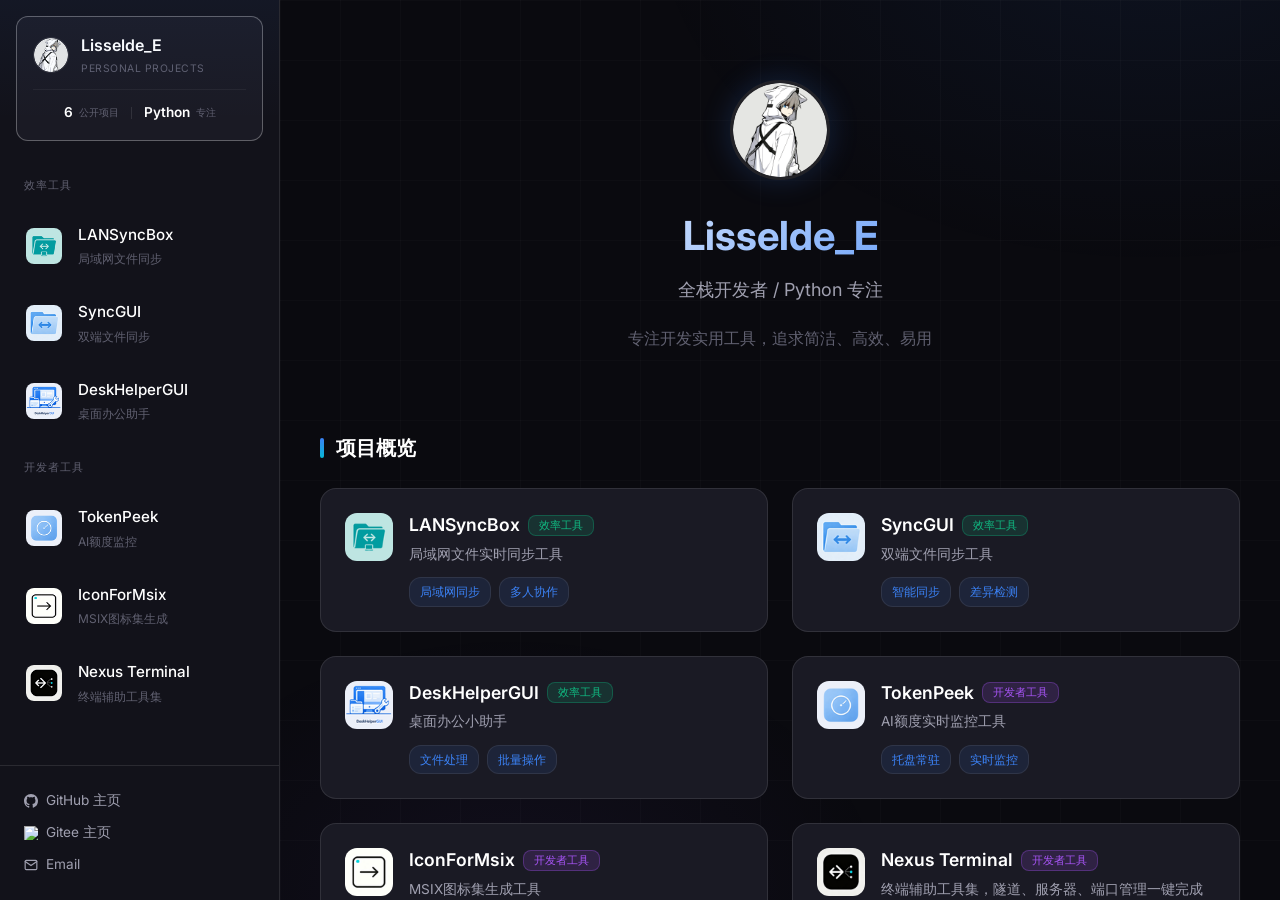
==== commit 985a0e93: "R2.4.7" ====
--- a/index.html
+++ b/index.html
@@ -1744,6 +1744,52 @@
             font-size: 0.9rem;
         }
 
+        .command-list {
+            display: flex;
+            flex-direction: column;
+            gap: 0.5rem;
+        }
+
+        .command-item {
+            display: flex;
+            align-items: flex-start;
+            gap: 0.75rem;
+            padding: 0.5rem 0.75rem;
+            border-radius: 8px;
+            transition: background 0.2s ease;
+        }
+
+        .command-item:hover {
+            background: rgba(255, 255, 255, 0.03);
+        }
+
+        .command-item-code {
+            font-family: 'JetBrains Mono', monospace;
+            font-size: 0.82rem;
+            color: var(--accent-cyan);
+            background: rgba(6, 182, 212, 0.1);
+            padding: 0.15em 0.5em;
+            border-radius: 4px;
+            white-space: nowrap;
+            flex-shrink: 0;
+            width: 14em;
+        }
+
+        .command-item-desc {
+            font-size: 0.85rem;
+            color: var(--text-secondary);
+            line-height: 1.5;
+        }
+
+        .command-item-desc code {
+            background: rgba(255, 255, 255, 0.08);
+            padding: 0.1em 0.3em;
+            border-radius: 3px;
+            font-family: 'JetBrains Mono', monospace;
+            font-size: 0.82em;
+            color: var(--accent-cyan);
+        }
+
         /* 技术栈标签 */
         .tech-tags {
             display: flex;
@@ -3062,7 +3108,7 @@
             </div>
             <div class="nav-home-stats">
                 <div class="nav-home-stat">
-                    <span class="nav-home-stat-value">5</span>
+                    <span class="nav-home-stat-value">6</span>
                     <span class="nav-home-stat-label">公开项目</span>
                 </div>
                 <div class="nav-home-stat-divider"></div>
@@ -3127,6 +3173,16 @@
                     <div class="nav-item-content">
                         <div class="nav-item-name">IconForMsix</div>
                         <div class="nav-item-desc">MSIX图标集生成</div>
+                    </div>
+                </div>
+
+                <div class="nav-item" data-project="nexusterminal">
+                    <div class="nav-item-icon">
+                        <img src="images/icon/Nexus%20Terminal.ico" alt="Nexus Terminal">
+                    </div>
+                    <div class="nav-item-content">
+                        <div class="nav-item-name">Nexus Terminal</div>
+                        <div class="nav-item-desc">终端辅助工具集</div>
                     </div>
                 </div>
             </nav>
@@ -3243,6 +3299,21 @@
                             <div class="home-project-tags">
                                 <span class="home-project-tag">图标生成</span>
                                 <span class="home-project-tag">批量处理</span>
+                            </div>
+                        </div>
+                    </div>
+
+                    <div class="home-project-card" data-project="nexusterminal">
+                        <div class="home-project-icon">
+                            <img src="images/icon/Nexus%20Terminal.ico" alt="Nexus Terminal">
+                        </div>
+                        <div class="home-project-info">
+                            <h3 class="home-project-name">Nexus Terminal <span class="home-project-category developer">开发者工具</span></h3>
+                            <p class="home-project-desc">终端辅助工具集，隧道、服务器、端口管理一键完成</p>
+                            <div class="home-project-tags">
+                                <span class="home-project-tag">隧道服务</span>
+                                <span class="home-project-tag">端口管理</span>
+                                <span class="home-project-tag">自定义命令</span>
                             </div>
                         </div>
                     </div>
@@ -4002,7 +4073,7 @@
 
             <!-- 更新树 -->
             <div class="features-section update-tree-section" id="update-tree-iconformsix">
-                <h2 class="section-title">更新树</h2>
+                <h2 class="section-title">📋 更新树</h2>
                 <div class="update-tree-container" id="update-container-iconformsix">
                     <div class="update-tree-loading">
                         <div class="update-tree-scanner"></div>
@@ -4011,6 +4082,147 @@
                 </div>
             </div>
                 </section>
+
+        <!-- Nexus Terminal 项目页面 -->
+        <section class="project-page" id="nexusterminal">
+            <div class="project-header">
+                <div class="project-header-left">
+                    <div class="project-icon-large">
+                        <img src="images/icon/Nexus%20Terminal.ico" alt="Nexus Terminal">
+                    </div>
+                    <div class="project-info">
+                        <h1 class="project-title">Nexus Terminal</h1>
+                        <p class="project-subtitle">轻量级终端辅助工具，隧道、服务器、端口管理、下载等命令一键完成</p>
+                        <div class="project-links">
+                            <a href="https://github.com/LisseldeE/Nexus-Terminal" target="_blank" class="project-link">
+                                <svg viewBox="0 0 24 24" width="16" height="16" fill="currentColor"><path d="M12 0C5.37 0 0 5.37 0 12c0 5.31 3.435 9.795 8.205 11.385.6.105.825-.255.825-.57 0-.285-.015-1.23-.015-2.235-3.015.555-3.795-.735-4.035-1.41-.135-.345-.72-1.41-1.23-1.695-.42-.225-1.02-.78-.015-.795.945-.015 1.62.87 1.845 1.23 1.065 1.815 2.79 1.305 3.495.99.105-.78.42-1.305.765-1.605-2.67-.3-5.46-1.35-5.46-5.985 0-1.32.465-2.415 1.23-3.255-.12-.3-.54-1.545.12-3.18 0 0 1.005-.315 3.3 1.23.96-.27 1.98-.405 3-.405s2.04.135 3 .405c2.295-1.56 3.3-1.23 3.3-1.23.66 1.635.24 2.88.12 3.18.765.84 1.23 1.935 1.23 3.255 0 4.65-2.805 5.685-5.46 5.985.435.375.81 1.095.81 2.22 0 1.605-.015 2.895-.015 3.3 0 .315.225.69.825.57A12.02 12.02 0 0024 12c0-6.63-5.37-12-12-12z"/></svg>
+                                GitHub 仓库
+                            </a>
+                            <div class="project-latest-build" id="latest-build-nexusterminal">
+                                <div class="project-latest-build-loading">
+                                    <div class="project-latest-build-spinner"></div>
+                                    <span class="project-latest-build-loading-text">获取中...</span>
+                                </div>
+                            </div>
+                        </div>
+                    </div>
+                </div>
+                <div class="project-header-right">
+                    <div class="header-download-platforms">
+                        <div class="header-download-platform">
+                            <span class="header-download-platform-title">其他下载</span>
+                            <div class="header-download-platform-buttons">
+                                <a href="https://github.com/LisseldeE/Nexus-Terminal/releases" target="_blank" class="download-btn github">
+                                    <svg viewBox="0 0 24 24"><path d="M12 0C5.37 0 0 5.37 0 12c0 5.31 3.435 9.795 8.205 11.385.6.105.825-.255.825-.57 0-.285-.015-1.23-.015-2.235-3.015.555-3.795-.735-4.035-1.41-.135-.345-.72-1.41-1.23-1.695-.42-.225-1.02-.78-.015-.795.945-.015 1.62.87 1.845 1.23 1.065 1.815 2.79 1.305 3.495.99.105-.78.42-1.305.765-1.605-2.67-.3-5.46-1.35-5.46-5.985 0-1.32.465-2.415 1.23-3.255-.12-.3-.54-1.545.12-3.18 0 0 1.005-.315 3.3 1.23.96-.27 1.98-.405 3-.405s2.04.135 3 .405c2.295-1.56 3.3-1.23 3.3-1.23.66 1.635.24 2.88.12 3.18.765.84 1.23 1.935 1.23 3.255 0 4.65-2.805 5.685-5.46 5.985.435.375.81 1.095.81 2.22 0 1.605-.015 2.895-.015 3.3 0 .315.225.69.825.57A12.02 12.02 0 0024 12c0-6.63-5.37-12-12-12z"/></svg>
+                                    GitHub
+                                </a>
+                                <a href="https://gitee.com/Lisselde_E/Nexus-Terminal/releases" target="_blank" class="download-btn gitee">
+                                    <img src="https://cdn.simpleicons.org/gitee/C71D23" width="18" height="18" alt="Gitee" style="vertical-align: middle;">
+                                    Gitee
+                                </a>
+                            </div>
+                        </div>
+                    </div>
+                </div>
+            </div>
+
+            <!-- 图片展示 -->
+            <div class="image-gallery-section">
+                <h2 class="section-title">界面截图</h2>
+                <div class="image-gallery single-image" id="gallery-nexusterminal">
+                    <div class="gallery-thumbnails">
+                        <div class="gallery-thumb active" data-index="0">
+                            <img src="images/webp/6-1.webp" alt="Nexus Terminal 交互模式">
+                        </div>
+                    </div>
+                    <div class="gallery-main">
+                        <img class="gallery-main-image current" src="images/webp/6-1.webp" alt="Nexus Terminal 交互模式">
+                        <img class="gallery-main-image next hidden" src="images/webp/6-1.webp" alt="">
+                        <div class="gallery-counter">1 / 1</div>
+                        <div class="gallery-overlay">
+                            <div class="gallery-caption">Nexus Terminal 交互模式</div>
+                        </div>
+                    </div>
+                </div>
+            </div>
+
+            <!-- 命令参考 -->
+            <div class="features-section">
+                <h2 class="section-title">命令参考</h2>
+                <div class="usage-card">
+                    <div class="command-list">
+                        <div class="command-item">
+                            <span class="command-item-code">nt u &lt;port|url&gt;</span>
+                            <span class="command-item-desc">建立 Cloudflare 隧道，暴露本地端口，支持 IPv4/IPv6</span>
+                        </div>
+                        <div class="command-item">
+                            <span class="command-item-code">nt url &lt;url&gt;</span>
+                            <span class="command-item-desc">通过完整 URL 建立隧道（<code>u</code> 的别名）</span>
+                        </div>
+                        <div class="command-item">
+                            <span class="command-item-code">nt server &lt;port&gt;</span>
+                            <span class="command-item-desc">启动 HTTP 文件服务器（简写 <code>nt s</code>）</span>
+                        </div>
+                        <div class="command-item">
+                            <span class="command-item-code">nt ports</span>
+                            <span class="command-item-desc">列出所有监听端口及对应进程</span>
+                        </div>
+                        <div class="command-item">
+                            <span class="command-item-code">nt kill [port]</span>
+                            <span class="command-item-desc">终止占用端口的进程，无参进入交互选择</span>
+                        </div>
+                        <div class="command-item">
+                            <span class="command-item-code">nt download &lt;url&gt;</span>
+                            <span class="command-item-desc">多线程并行下载，支持 Range 协议，自动降级，实时进度条</span>
+                        </div>
+                        <div class="command-item">
+                            <span class="command-item-code">nt c</span>
+                            <span class="command-item-desc">进入自定义命令向导，创建/列表/删除命令映射</span>
+                        </div>
+                        <div class="command-item">
+                            <span class="command-item-code">nt &lt;前缀&gt;</span>
+                            <span class="command-item-desc">执行自定义命令</span>
+                        </div>
+                        <div class="command-item">
+                            <span class="command-item-code">nt install cf</span>
+                            <span class="command-item-desc">安装 cloudflared 到 System32</span>
+                        </div>
+                        <div class="command-item">
+                            <span class="command-item-code">nt tool jurisdiction</span>
+                            <span class="command-item-desc">递归更改文件所有者，支持当前用户和 Everyone</span>
+                        </div>
+                        <div class="command-item">
+                            <span class="command-item-code">nt ip</span>
+                            <span class="command-item-desc">显示本机 IP 地址</span>
+                        </div>
+                        <div class="command-item">
+                            <span class="command-item-code">nt</span>
+                            <span class="command-item-desc">无参数进入交互模式，方向键导航，无需记忆复杂命令</span>
+                        </div>
+                    </div>
+                </div>
+            </div>
+
+            <div class="features-section">
+                <h2 class="section-title">技术栈</h2>
+                <div class="tech-tags">
+                    <span class="tech-tag">Python 3.x</span>
+                    <span class="tech-tag">纯标准库</span>
+                    <span class="tech-tag">Nuitka 编译</span>
+                </div>
+            </div>
+
+            <!-- 更新树 -->
+            <div class="features-section update-tree-section" id="update-tree-nexusterminal">
+                <h2 class="section-title">📋 更新树</h2>
+                <div class="update-tree-container" id="update-container-nexusterminal">
+                    <div class="update-tree-loading">
+                        <div class="update-tree-scanner"></div>
+                        <div class="update-tree-loading-text">加载中...</div>
+                    </div>
+                </div>
+            </div>
+        </section>
 
         <!-- 小工具页面 -->
         <section class="project-page" id="tools">
@@ -4244,7 +4456,8 @@
                 'syncgui': 'https://raw.githubusercontent.com/LisseldeE/SyncGUI/main/CHANGELOG.md',
                 'tokenpeek': 'https://raw.githubusercontent.com/LisseldeE/TokenPeek/main/CHANGELOG.md',
                 'deskhelper': 'https://raw.githubusercontent.com/LisseldeE/DeskHelperGUI/main/CHANGELOG.md',
-                'iconformsix': 'https://raw.githubusercontent.com/LisseldeE/IconForMsix/main/CHANGELOG.md'
+                'iconformsix': 'https://raw.githubusercontent.com/LisseldeE/IconForMsix/main/CHANGELOG.md',
+                'nexusterminal': 'https://raw.githubusercontent.com/LisseldeE/Nexus-Terminal/main/CHANGELOG.md'
             };
 
             const url = urls[project];
@@ -4376,6 +4589,7 @@
             '3': 'tokenpeek',
             '4': 'deskhelper',
             '5': 'iconformsix',
+            '6': 'nexusterminal',
             'X': 'tools'
         };
 
@@ -4387,6 +4601,7 @@
             'tokenpeek': '3',
             'deskhelper': '4',
             'iconformsix': '5',
+            'nexusterminal': '6',
             'tools': 'X'
         };
 
@@ -4463,7 +4678,7 @@
 
         // 键盘导航
         document.addEventListener('keydown', (e) => {
-            const projectOrder = ['home', 'lansyncbox', 'syncgui', 'deskhelper', 'tokenpeek', 'iconformsix'];
+            const projectOrder = ['home', 'lansyncbox', 'syncgui', 'deskhelper', 'tokenpeek', 'iconformsix', 'nexusterminal'];
             const currentIndex = projectOrder.indexOf(currentProject);
 
             if (e.key === 'ArrowDown' || e.key === 'ArrowRight') {
@@ -4549,7 +4764,7 @@
             if (Math.abs(diffX) < Math.abs(diffY) * 0.8) return;
             if (Math.abs(diffX) < 50) return;
 
-            const projectOrder = ['home', 'lansyncbox', 'syncgui', 'deskhelper', 'tokenpeek', 'iconformsix'];
+            const projectOrder = ['home', 'lansyncbox', 'syncgui', 'deskhelper', 'tokenpeek', 'iconformsix', 'nexusterminal'];
             const currentIndex = projectOrder.indexOf(currentProject);
 
             if (diffX > 0) {
@@ -4615,7 +4830,8 @@
                 'syncgui': 'https://raw.githubusercontent.com/LisseldeE/SyncGUI/main/CHANGELOG.md',
                 'tokenpeek': 'https://raw.githubusercontent.com/LisseldeE/TokenPeek/main/CHANGELOG.md',
                 'deskhelper': 'https://raw.githubusercontent.com/LisseldeE/DeskHelperGUI/main/CHANGELOG.md',
-                'iconformsix': 'https://raw.githubusercontent.com/LisseldeE/IconForMsix/main/CHANGELOG.md'
+                'iconformsix': 'https://raw.githubusercontent.com/LisseldeE/IconForMsix/main/CHANGELOG.md',
+                'nexusterminal': 'https://raw.githubusercontent.com/LisseldeE/Nexus-Terminal/main/CHANGELOG.md'
             };
 
             const url = projectUrls[projectId];
@@ -4896,7 +5112,8 @@
                     'syncgui': 'gallery-syncgui',
                     'deskhelpergui': 'gallery-deskhelper',
                     'tokenpeek': 'gallery-tokenpeek',
-                    'iconformsix': 'gallery-iconformsix'
+                    'iconformsix': 'gallery-iconformsix',
+                    'nexusterminal': 'gallery-nexusterminal'
                 };
                 if (galleryMap[targetProject]) {
                     resetGallery(galleryMap[targetProject]);
@@ -4916,7 +5133,8 @@
                         'lansyncbox': 'gallery-lansyncbox',
                         'syncgui': 'gallery-syncgui',
                         'deskhelpergui': 'gallery-deskhelper',
-                        'tokenpeek': 'gallery-tokenpeek'
+                        'tokenpeek': 'gallery-tokenpeek',
+                        'nexusterminal': 'gallery-nexusterminal'
                     };
                     if (galleryMap[activePage.id]) {
                         resetGallery(galleryMap[activePage.id]);
@@ -5029,6 +5247,7 @@
             initGallery('gallery-syncgui');
             initGallery('gallery-deskhelper');
             initGallery('gallery-tokenpeek');
+            initGallery('gallery-nexusterminal');
             initLightbox();
         });
 
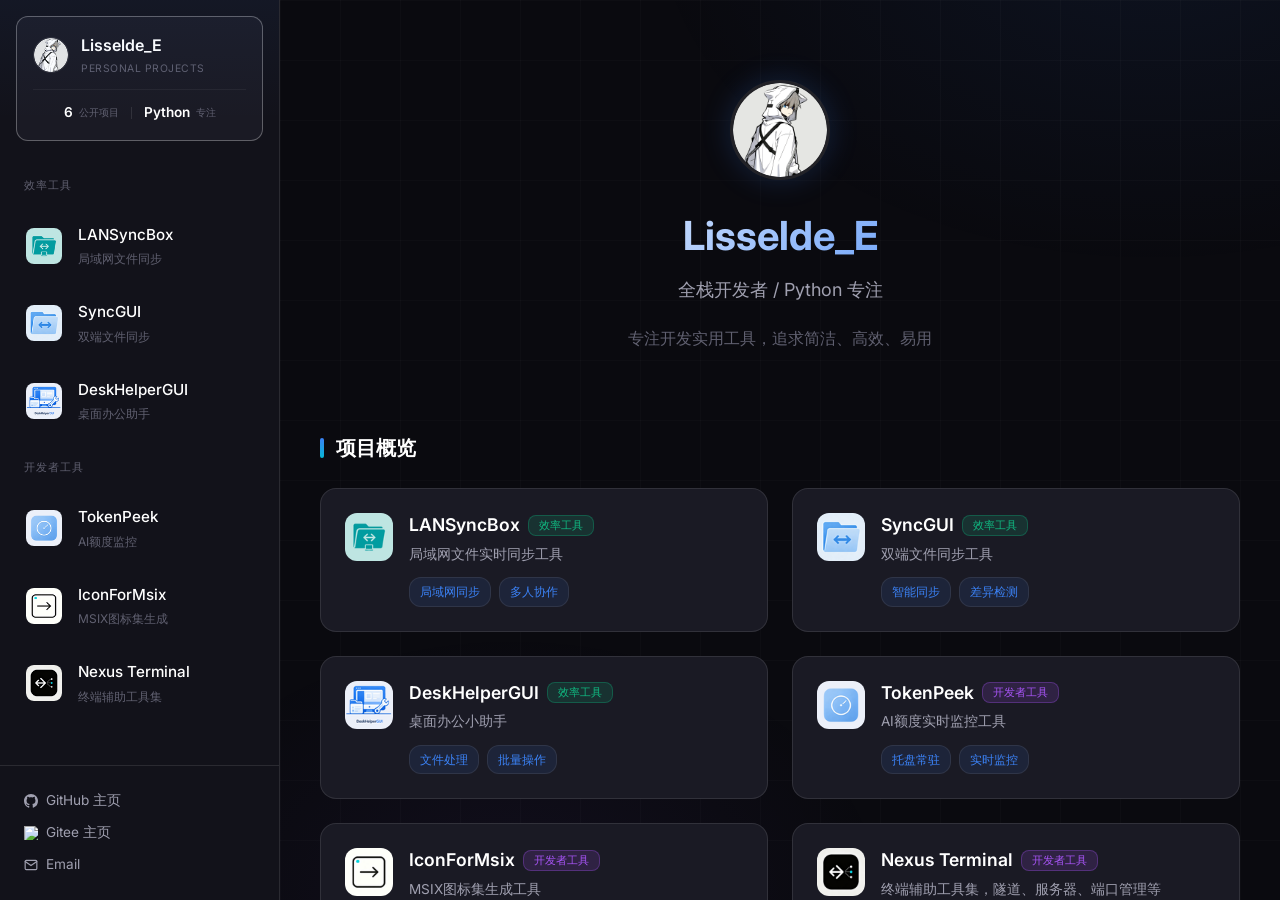
==== commit 8653d7c9: "R2.4.7.3" ====
--- a/index.html
+++ b/index.html
@@ -1779,6 +1779,9 @@
             font-size: 0.85rem;
             color: var(--text-secondary);
             line-height: 1.5;
+            flex: 1;
+            min-width: 0;
+            word-break: break-word;
         }
 
         .command-item-desc code {
@@ -1788,6 +1791,39 @@
             font-family: 'JetBrains Mono', monospace;
             font-size: 0.82em;
             color: var(--accent-cyan);
+        }
+
+        .command-list-loading {
+            display: flex;
+            align-items: center;
+            justify-content: center;
+            padding: 2rem;
+            min-height: 100px;
+        }
+
+        .command-list-error {
+            display: flex;
+            flex-direction: column;
+            align-items: center;
+            justify-content: center;
+            gap: 0.75rem;
+            padding: 2rem;
+            color: var(--text-muted);
+            font-size: 0.85rem;
+        }
+
+        .command-list-retry {
+            display: flex;
+            align-items: center;
+            gap: 0.375rem;
+            cursor: pointer;
+            color: var(--accent-blue);
+            font-size: 0.82rem;
+            transition: opacity 0.2s ease;
+        }
+
+        .command-list-retry:hover {
+            opacity: 0.8;
         }
 
         /* 技术栈标签 */
@@ -3309,7 +3345,7 @@
                         </div>
                         <div class="home-project-info">
                             <h3 class="home-project-name">Nexus Terminal <span class="home-project-category developer">开发者工具</span></h3>
-                            <p class="home-project-desc">终端辅助工具集，隧道、服务器、端口管理一键完成</p>
+                            <p class="home-project-desc">终端辅助工具集，隧道、服务器、端口管理等</p>
                             <div class="home-project-tags">
                                 <span class="home-project-tag">隧道服务</span>
                                 <span class="home-project-tag">端口管理</span>
@@ -4092,7 +4128,7 @@
                     </div>
                     <div class="project-info">
                         <h1 class="project-title">Nexus Terminal</h1>
-                        <p class="project-subtitle">轻量级终端辅助工具，隧道、服务器、端口管理、下载等命令一键完成</p>
+                        <p class="project-subtitle">轻量级终端辅助工具，隧道、服务器、端口管理、多线程下载</p>
                         <div class="project-links">
                             <a href="https://github.com/LisseldeE/Nexus-Terminal" target="_blank" class="project-link">
                                 <svg viewBox="0 0 24 24" width="16" height="16" fill="currentColor"><path d="M12 0C5.37 0 0 5.37 0 12c0 5.31 3.435 9.795 8.205 11.385.6.105.825-.255.825-.57 0-.285-.015-1.23-.015-2.235-3.015.555-3.795-.735-4.035-1.41-.135-.345-.72-1.41-1.23-1.695-.42-.225-1.02-.78-.015-.795.945-.015 1.62.87 1.845 1.23 1.065 1.815 2.79 1.305 3.495.99.105-.78.42-1.305.765-1.605-2.67-.3-5.46-1.35-5.46-5.985 0-1.32.465-2.415 1.23-3.255-.12-.3-.54-1.545.12-3.18 0 0 1.005-.315 3.3 1.23.96-.27 1.98-.405 3-.405s2.04.135 3 .405c2.295-1.56 3.3-1.23 3.3-1.23.66 1.635.24 2.88.12 3.18.765.84 1.23 1.935 1.23 3.255 0 4.65-2.805 5.685-5.46 5.985.435.375.81 1.095.81 2.22 0 1.605-.015 2.895-.015 3.3 0 .315.225.69.825.57A12.02 12.02 0 0024 12c0-6.63-5.37-12-12-12z"/></svg>
@@ -4150,54 +4186,9 @@
             <div class="features-section">
                 <h2 class="section-title">命令参考</h2>
                 <div class="usage-card">
-                    <div class="command-list">
-                        <div class="command-item">
-                            <span class="command-item-code">nt u &lt;port|url&gt;</span>
-                            <span class="command-item-desc">建立 Cloudflare 隧道，暴露本地端口，支持 IPv4/IPv6</span>
-                        </div>
-                        <div class="command-item">
-                            <span class="command-item-code">nt url &lt;url&gt;</span>
-                            <span class="command-item-desc">通过完整 URL 建立隧道（<code>u</code> 的别名）</span>
-                        </div>
-                        <div class="command-item">
-                            <span class="command-item-code">nt server &lt;port&gt;</span>
-                            <span class="command-item-desc">启动 HTTP 文件服务器（简写 <code>nt s</code>）</span>
-                        </div>
-                        <div class="command-item">
-                            <span class="command-item-code">nt ports</span>
-                            <span class="command-item-desc">列出所有监听端口及对应进程</span>
-                        </div>
-                        <div class="command-item">
-                            <span class="command-item-code">nt kill [port]</span>
-                            <span class="command-item-desc">终止占用端口的进程，无参进入交互选择</span>
-                        </div>
-                        <div class="command-item">
-                            <span class="command-item-code">nt download &lt;url&gt;</span>
-                            <span class="command-item-desc">多线程并行下载，支持 Range 协议，自动降级，实时进度条</span>
-                        </div>
-                        <div class="command-item">
-                            <span class="command-item-code">nt c</span>
-                            <span class="command-item-desc">进入自定义命令向导，创建/列表/删除命令映射</span>
-                        </div>
-                        <div class="command-item">
-                            <span class="command-item-code">nt &lt;前缀&gt;</span>
-                            <span class="command-item-desc">执行自定义命令</span>
-                        </div>
-                        <div class="command-item">
-                            <span class="command-item-code">nt install cf</span>
-                            <span class="command-item-desc">安装 cloudflared 到 System32</span>
-                        </div>
-                        <div class="command-item">
-                            <span class="command-item-code">nt tool jurisdiction</span>
-                            <span class="command-item-desc">递归更改文件所有者，支持当前用户和 Everyone</span>
-                        </div>
-                        <div class="command-item">
-                            <span class="command-item-code">nt ip</span>
-                            <span class="command-item-desc">显示本机 IP 地址</span>
-                        </div>
-                        <div class="command-item">
-                            <span class="command-item-code">nt</span>
-                            <span class="command-item-desc">无参数进入交互模式，方向键导航，无需记忆复杂命令</span>
+                    <div class="command-list" id="command-list-nexusterminal">
+                        <div class="command-list-loading">
+                            <div class="update-tree-scanner"></div>
                         </div>
                     </div>
                 </div>
@@ -4448,6 +4439,164 @@
                 }
             }
         };
+
+        // ========== 命令解析器 ==========
+        const CommandParser = {
+            /**
+             * 解析 Markdown 中的 ## 命令 表格
+             * @param {string} markdown - 原始 Markdown 文本
+             * @returns {Object|null} 含有 commands 数组的对象
+             */
+            parse(markdown) {
+                // 找到 ## 命令 或 ## 命令（中文） 部分
+                const cmdSection = markdown.match(/## 命令\n\n([\s\S]*?)(?=\n##|\n---|$)/);
+                if (!cmdSection) return null;
+
+                const tableText = cmdSection[1];
+                // 匹配表格行
+                const rows = tableText.match(/^\|.*\|$/gm);
+                if (!rows || rows.length < 3) return null;
+
+                // 跳过表头（第1行）和分隔线（第2行）
+                const dataRows = rows.slice(2);
+
+                const commands = dataRows.map(row => {
+                    const cells = row.split('|').filter(cell => cell.trim());
+                    if (cells.length < 2) return null;
+
+                    const cmdCell = cells[0].trim();
+                    const descCell = cells[1].trim();
+
+                    // 提取命令：`nt u <port|url>`
+                    const cmdMatch = cmdCell.match(/`(.+?)`/);
+                    const command = cmdMatch ? cmdMatch[1] : cmdCell;
+
+                    // 说明中的反引号转为 <code> 标签
+                    const description = descCell.replace(/`(.+?)`/g, '<code>$1</code>');
+
+                    return { command, description };
+                }).filter(Boolean);
+
+                return { commands };
+            },
+
+            /**
+             * 从远程获取 NT.md
+             * @param {string} url - GitHub raw URL
+             * @returns {Promise<Object>} 解析后的命令数据
+             */
+            async fetch(url) {
+                const timestamp = Date.now();
+                const urlWithTimestamp = `${url}?t=${timestamp}`;
+                const corsProxies = [
+                    `https://corsproxy.io/?${encodeURIComponent(urlWithTimestamp)}`,
+                    `https://api.allorigins.win/raw?url=${encodeURIComponent(urlWithTimestamp)}`,
+                    urlWithTimestamp
+                ];
+
+                for (const proxyUrl of corsProxies) {
+                    try {
+                        const response = await fetch(proxyUrl);
+                        if (!response.ok) {
+                            throw new Error(`HTTP ${response.status}`);
+                        }
+                        const markdown = await response.text();
+                        const data = this.parse(markdown);
+                        if (data) {
+                            return data;
+                        }
+                        throw new Error('无法解析命令表格');
+                    } catch (error) {
+                        console.log(`CommandParser proxy failed: ${proxyUrl}`, error);
+                    }
+                }
+
+                throw new Error('所有代理都失败了');
+            },
+
+            /**
+             * 获取命令数据（带降级处理）
+             * @param {string} url - GitHub raw URL
+             * @returns {Promise<Object|null>} 数据或null
+             */
+            async getData(url) {
+                try {
+                    return await this.fetch(url);
+                } catch (error) {
+                    console.error('Failed to fetch commands:', error);
+                    return null;
+                }
+            }
+        };
+
+        function renderCommands(commands) {
+            const container = document.getElementById('command-list-nexusterminal');
+            if (!container) return;
+
+            container.innerHTML = commands.map(cmd => `
+                <div class="command-item">
+                    <span class="command-item-code">${cmd.command}</span>
+                    <span class="command-item-desc">${cmd.description}</span>
+                </div>
+            `).join('');
+        }
+
+        function showCommandError(container) {
+            if (!container) container = document.getElementById('command-list-nexusterminal');
+            if (!container) return;
+            container.innerHTML = `
+                <div class="command-list-error">
+                    <div>获取命令列表失败</div>
+                    <div class="command-list-retry" onclick="retryFetchCommands()">
+                        <svg viewBox="0 0 24 24" width="14" height="14" fill="none" stroke="currentColor" stroke-width="2">
+                            <path d="M1 4v6h6"/><path d="M3.51 15a9 9 0 1 0 2.13-9.36L1 10"/>
+                        </svg>
+                        <span>重新获取</span>
+                    </div>
+                </div>
+            `;
+        }
+
+        async function loadCommands() {
+            const container = document.getElementById('command-list-nexusterminal');
+            if (!container) return;
+
+            // 显示加载动画
+            container.innerHTML = `
+                <div class="command-list-loading">
+                    <div class="update-tree-scanner"></div>
+                </div>
+            `;
+
+            const url = 'https://raw.githubusercontent.com/LisseldeE/Nexus-Terminal/main/NT.md';
+            const data = await CommandParser.getData(url);
+
+            if (data && data.commands && data.commands.length > 0) {
+                renderCommands(data.commands);
+            } else {
+                showCommandError(container);
+            }
+        }
+
+        async function retryFetchCommands() {
+            const container = document.getElementById('command-list-nexusterminal');
+            if (!container) return;
+
+            container.innerHTML = `
+                <div class="command-list-loading">
+                    <div class="update-tree-scanner"></div>
+                </div>
+            `;
+
+            const url = 'https://raw.githubusercontent.com/LisseldeE/Nexus-Terminal/main/NT.md';
+            const data = await CommandParser.getData(url);
+
+            if (data && data.commands && data.commands.length > 0) {
+                renderCommands(data.commands);
+            } else {
+                showCommandError(container);
+            }
+        }
 
         // 重新获取更新日志
         async function retryFetchChangelog(project) {
@@ -5098,12 +5247,16 @@
 
         // 初始加载当前激活项目的更新树
         loadUpdateTree(currentProject);
+        loadCommands();
 
         // 切换项目时重新加载
         document.querySelectorAll('.nav-item, .nav-home').forEach(item => {
             item.addEventListener('click', () => {
                 const targetProject = item.dataset.project;
                 setTimeout(() => loadUpdateTree(targetProject), 100);
+
+                // 切换项目时重新加载命令列表
+                setTimeout(() => loadCommands(), 100);
 
                 // 重置图片列表到第一张
                 const galleryMap = {
@@ -5127,6 +5280,7 @@
                 const activePage = document.querySelector('.project-page.active');
                 if (activePage) {
                     loadUpdateTree(activePage.id);
+                    loadCommands();
                     // 重置图片列表
                     const galleryMap = {
                         'home': null,
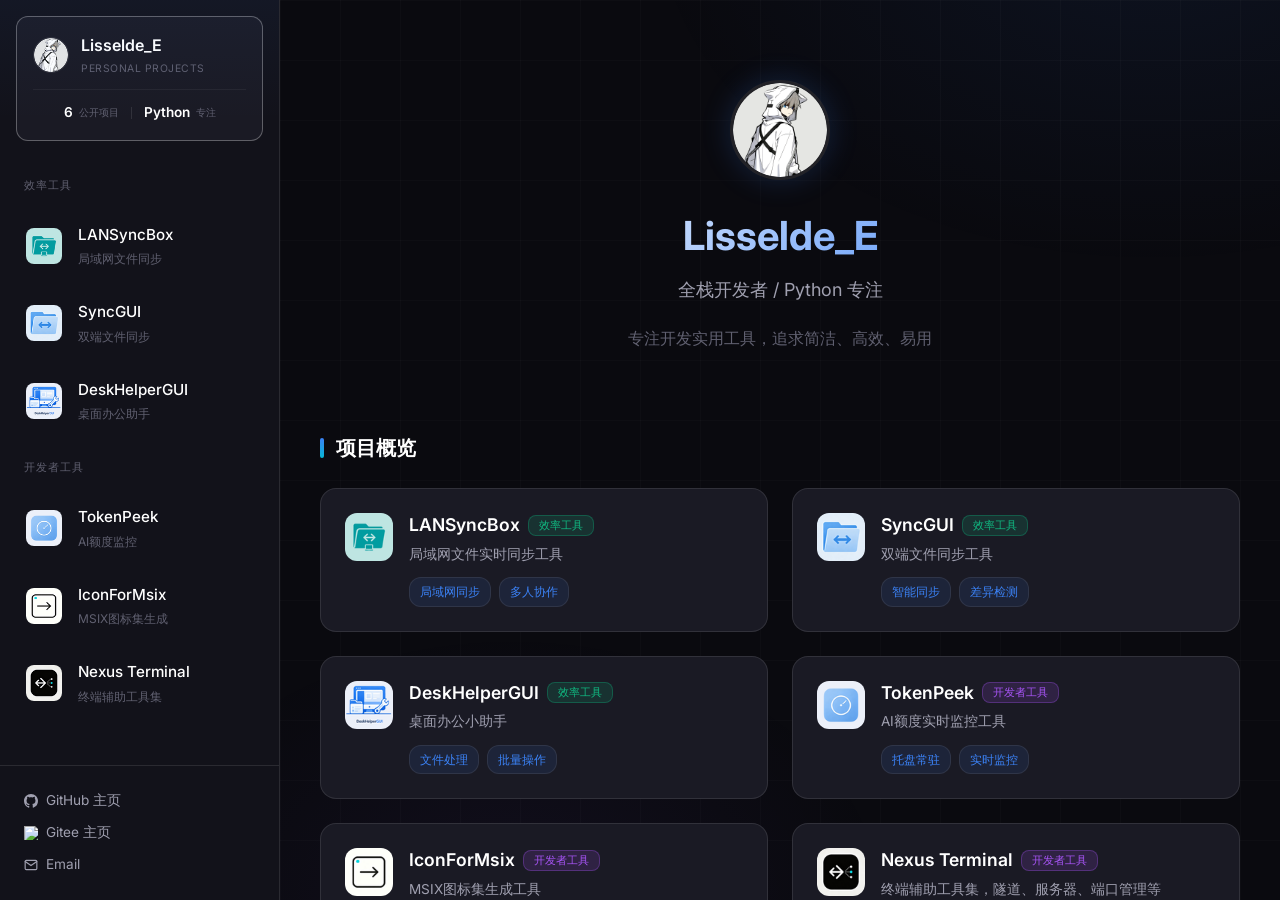
==== commit 735f85b9: "R2.4.7.4" ====
--- a/index.html
+++ b/index.html
@@ -1824,6 +1824,93 @@
 
         .command-list-retry:hover {
             opacity: 0.8;
+        }
+
+        .quick-nav-container {
+            padding: 0.25rem 0;
+        }
+
+        .quick-nav-loading {
+            display: flex;
+            align-items: center;
+            justify-content: center;
+            padding: 2rem;
+            min-height: 80px;
+        }
+
+        .quick-nav-error {
+            display: flex;
+            flex-direction: column;
+            align-items: center;
+            justify-content: center;
+            gap: 0.75rem;
+            padding: 2rem;
+            color: var(--text-muted);
+            font-size: 0.85rem;
+        }
+
+        .quick-nav-rows {
+            display: flex;
+            flex-direction: column;
+            gap: 0.5rem;
+        }
+
+        .quick-nav-row {
+            display: flex;
+            align-items: baseline;
+            gap: 0.75rem;
+            padding: 0.45rem 0;
+            border-bottom: 1px solid rgba(255, 255, 255, 0.04);
+        }
+
+        .quick-nav-row:last-child {
+            border-bottom: none;
+        }
+
+        .quick-nav-cat {
+            font-size: 0.8rem;
+            font-weight: 600;
+            color: var(--accent-cyan);
+            white-space: nowrap;
+            flex-shrink: 0;
+            width: 5em;
+            border-left: 2px solid var(--accent-cyan);
+            padding-left: 0.5rem;
+            line-height: 1.5;
+        }
+
+        .quick-nav-items {
+            display: flex;
+            flex-wrap: wrap;
+            align-items: baseline;
+            gap: 0.25rem 0.6rem;
+            flex: 1;
+            min-width: 0;
+            line-height: 1.5;
+        }
+
+        .quick-nav-entry {
+            font-size: 0.82rem;
+            color: var(--text-secondary);
+            display: inline-flex;
+            align-items: baseline;
+            gap: 0.25rem;
+            line-height: 1.5;
+        }
+
+        .quick-nav-entry-sep {
+            color: var(--text-muted);
+            opacity: 0.4;
+        }
+
+        .quick-nav-cmd {
+            font-family: 'JetBrains Mono', monospace;
+            font-size: 0.78rem;
+            color: var(--accent-cyan);
+            background: rgba(6, 182, 212, 0.1);
+            padding: 0.05em 0.35em;
+            border-radius: 3px;
+            white-space: nowrap;
         }
 
         /* 技术栈标签 */
@@ -4182,6 +4269,18 @@
                 </div>
             </div>
 
+            <!-- 快速导航 -->
+            <div class="features-section">
+                <h2 class="section-title">功能速览</h2>
+                <div class="usage-card">
+                    <div class="quick-nav-container" id="quick-nav-nexusterminal">
+                        <div class="quick-nav-loading">
+                            <div class="update-tree-scanner"></div>
+                        </div>
+                    </div>
+                </div>
+            </div>
+
             <!-- 命令参考 -->
             <div class="features-section">
                 <h2 class="section-title">命令参考</h2>
@@ -4595,6 +4694,198 @@
                 renderCommands(data.commands);
             } else {
                 showCommandError(container);
+            }
+        }
+
+        // ========== 快速导航解析器 ==========
+        const QuickNavParser = {
+            /**
+             * 解析 Markdown 中的 ### 快速导航 列表
+             */
+            parse(markdown) {
+                const section = markdown.match(/### 快速导航\n\n?([\s\S]*?)(?=\n###|\n##|\n---|$)/);
+                if (!section) return null;
+
+                const listText = section[1];
+                // 去掉开头的空行
+                const cleanListText = listText.replace(/^\n+/, '');
+                // 匹配所有列表行：- xxx 或     - xxx
+                const lines = cleanListText.split('\n').filter(line => /^\s*- /.test(line));
+                if (lines.length === 0) return null;
+
+                // 解析每行：计算缩进深度，提取标签和命令
+                const items = lines.map(line => {
+                    const indent = line.search(/\S/); // 首非空字符位置
+                    const depth = Math.floor(indent / 4); // 每4空格=1级
+                    const content = line.replace(/^\s*- /, '');
+                    // 提取括号中的命令，如 "隧道 (u / url)" -> label="隧道", command="u / url"
+                    const cmdMatch = content.match(/^(.*?)\s*\((.+?)\)\s*$/);
+                    if (cmdMatch) {
+                        return { depth, label: cmdMatch[1].trim(), command: cmdMatch[2] };
+                    }
+                    return { depth, label: content, command: null };
+                });
+
+                // 构建树结构
+                function buildTree(items, startIdx, parentDepth) {
+                    const children = [];
+                    let i = startIdx;
+                    while (i < items.length) {
+                        const item = items[i];
+                        if (item.depth <= parentDepth) break;
+                        if (item.depth === parentDepth + 1) {
+                            const subTree = buildTree(items, i + 1, item.depth);
+                            children.push({
+                                label: item.label,
+                                command: item.command,
+                                children: subTree.children
+                            });
+                            i = subTree.nextIndex;
+                        } else {
+                            i++;
+                        }
+                    }
+                    return { children, nextIndex: i };
+                }
+
+                const tree = buildTree(items, 0, -1);
+                return tree.children.length > 0 ? { tree: tree.children } : null;
+            },
+
+            /**
+             * 渲染树为 HTML
+             */
+            render(tree) {
+                if (!tree || tree.length === 0) return '';
+
+                // Separate categories with children from leaf items
+                const withChildren = tree.filter(item => item.children && item.children.length > 0);
+                const leafs = tree.filter(item => !item.children || item.children.length === 0);
+
+                let html = '<div class="quick-nav-rows">';
+
+                withChildren.forEach(cat => {
+                    html += '<div class="quick-nav-row">';
+                    html += `<span class="quick-nav-cat">${cat.label}</span>`;
+                    html += '<div class="quick-nav-items">';
+                    cat.children.forEach((sub, si) => {
+                        const cmd = sub.command ? `<span class="quick-nav-cmd">${sub.command}</span>` : '';
+                        if (si > 0) html += '<span class="quick-nav-entry-sep">·</span>';
+                        html += `<span class="quick-nav-entry">${sub.label}${cmd}</span>`;
+                    });
+                    html += '</div></div>';
+                });
+
+                // Leaf items grouped into one row
+                if (leafs.length > 0) {
+                    html += '<div class="quick-nav-row">';
+                    html += '<span class="quick-nav-cat">其他</span>';
+                    html += '<div class="quick-nav-items">';
+                    leafs.forEach((leaf, li) => {
+                        const cmd = leaf.command ? `<span class="quick-nav-cmd">${leaf.command}</span>` : '';
+                        if (li > 0) html += '<span class="quick-nav-entry-sep">·</span>';
+                        html += `<span class="quick-nav-entry">${leaf.label}${cmd}</span>`;
+                    });
+                    html += '</div></div>';
+                }
+
+                html += '</div>';
+                return html;
+            },
+
+            async fetch(url) {
+                const timestamp = Date.now();
+                const urlWithTimestamp = `${url}?t=${timestamp}`;
+                const corsProxies = [
+                    `https://corsproxy.io/?${encodeURIComponent(urlWithTimestamp)}`,
+                    `https://api.allorigins.win/raw?url=${encodeURIComponent(urlWithTimestamp)}`,
+                    urlWithTimestamp
+                ];
+
+                for (const proxyUrl of corsProxies) {
+                    try {
+                        const response = await fetch(proxyUrl);
+                        if (!response.ok) throw new Error(`HTTP ${response.status}`);
+                        const markdown = await response.text();
+                        const data = this.parse(markdown);
+                        if (data) return data;
+                        throw new Error('无法解析快速导航');
+                    } catch (error) {
+                        console.log(`QuickNavParser proxy failed: ${proxyUrl}`, error);
+                    }
+                }
+                throw new Error('所有代理都失败了');
+            },
+
+            async getData(url) {
+                try {
+                    return await this.fetch(url);
+                } catch (error) {
+                    console.error('Failed to fetch quick nav:', error);
+                    return null;
+                }
+            }
+        };
+
+        function renderQuickNav(tree) {
+            const container = document.getElementById('quick-nav-nexusterminal');
+            if (!container) return;
+            container.innerHTML = QuickNavParser.render(tree);
+        }
+
+        function showQuickNavError() {
+            const container = document.getElementById('quick-nav-nexusterminal');
+            if (!container) return;
+            container.innerHTML = `
+                <div class="quick-nav-error">
+                    <div>获取快速导航失败</div>
+                    <div class="command-list-retry" onclick="retryFetchQuickNav()">
+                        <svg viewBox="0 0 24 24" width="14" height="14" fill="none" stroke="currentColor" stroke-width="2">
+                            <path d="M1 4v6h6"/><path d="M3.51 15a9 9 0 1 0 2.13-9.36L1 10"/>
+                        </svg>
+                        <span>重新获取</span>
+                    </div>
+                </div>
+            `;
+        }
+
+        async function loadQuickNav() {
+            const container = document.getElementById('quick-nav-nexusterminal');
+            if (!container) return;
+
+            container.innerHTML = `
+                <div class="quick-nav-loading">
+                    <div class="update-tree-scanner"></div>
+                </div>
+            `;
+
+            const url = 'https://raw.githubusercontent.com/LisseldeE/Nexus-Terminal/main/README.md';
+            const data = await QuickNavParser.getData(url);
+
+            if (data && data.tree && data.tree.length > 0) {
+                renderQuickNav(data.tree);
+            } else {
+                showQuickNavError();
+            }
+        }
+
+        async function retryFetchQuickNav() {
+            const container = document.getElementById('quick-nav-nexusterminal');
+            if (!container) return;
+
+            container.innerHTML = `
+                <div class="quick-nav-loading">
+                    <div class="update-tree-scanner"></div>
+                </div>
+            `;
+
+            const url = 'https://raw.githubusercontent.com/LisseldeE/Nexus-Terminal/main/README.md';
+            const data = await QuickNavParser.getData(url);
+
+            if (data && data.tree && data.tree.length > 0) {
+                renderQuickNav(data.tree);
+            } else {
+                showQuickNavError();
             }
         }
 
@@ -5248,6 +5539,7 @@
         // 初始加载当前激活项目的更新树
         loadUpdateTree(currentProject);
         loadCommands();
+        loadQuickNav();
 
         // 切换项目时重新加载
         document.querySelectorAll('.nav-item, .nav-home').forEach(item => {
@@ -5257,6 +5549,7 @@
 
                 // 切换项目时重新加载命令列表
                 setTimeout(() => loadCommands(), 100);
+                setTimeout(() => loadQuickNav(), 100);
 
                 // 重置图片列表到第一张
                 const galleryMap = {
@@ -5281,6 +5574,7 @@
                 if (activePage) {
                     loadUpdateTree(activePage.id);
                     loadCommands();
+                    loadQuickNav();
                     // 重置图片列表
                     const galleryMap = {
                         'home': null,
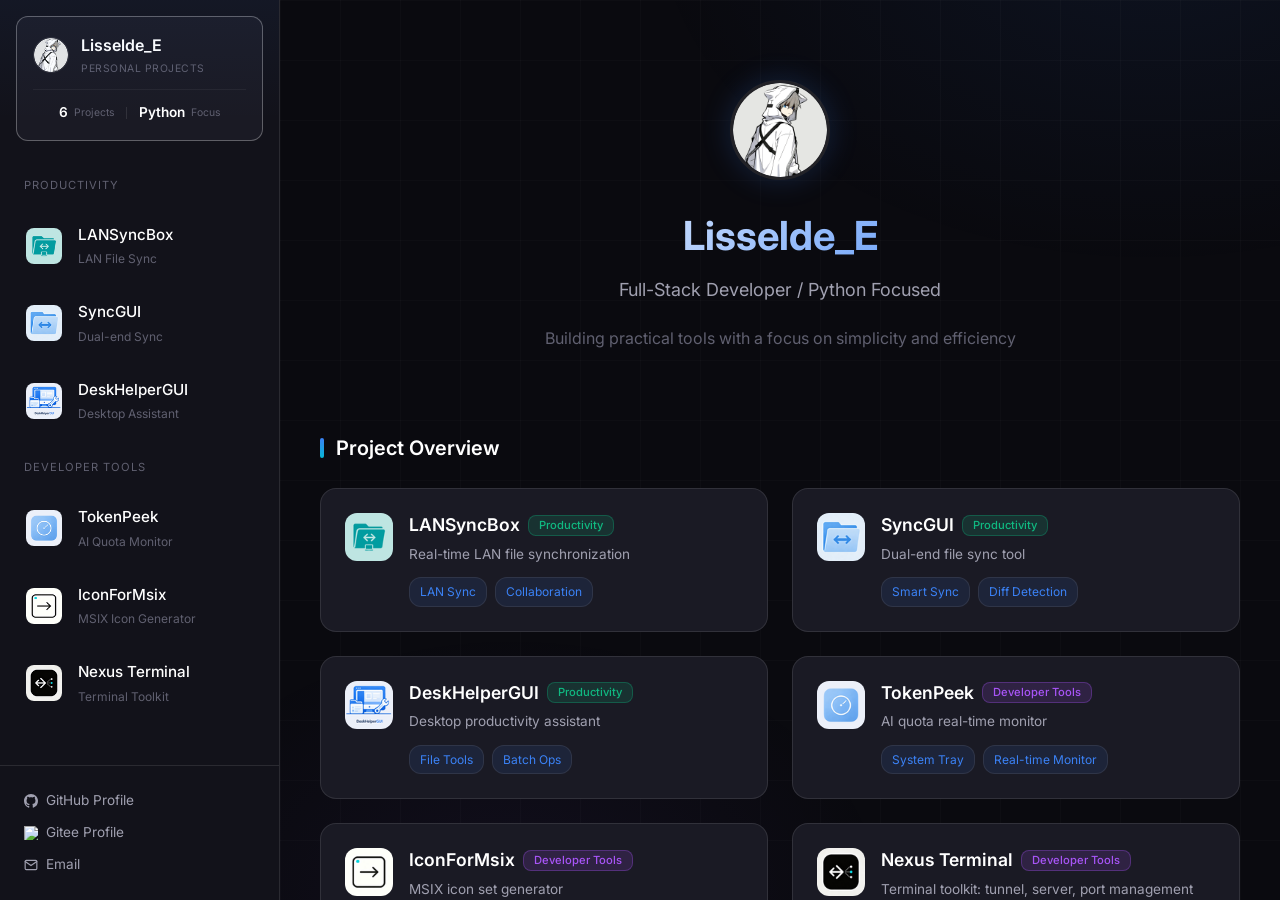
==== commit dc3b7fa2: "R2.4.7.5 Beta1" ====
--- a/index.html
+++ b/index.html
@@ -1,5944 +1,65 @@
-<!DOCTYPE html>
+﻿<!DOCTYPE html>
 <html lang="zh-CN">
 <head>
     <meta charset="UTF-8">
     <meta name="viewport" content="width=device-width, initial-scale=1.0">
+    <base href="/">
     <title>Lisselde_E - 项目主页</title>
     <meta name="description" content="Lisselde_E 的个人项目主页，包含 LANSyncBox、SyncGUI、DeskHelperGUI 等实用工具。">
-    <link rel="icon" href="images/icon/me.ico" type="image/x-icon">
-    <link rel="preconnect" href="https://fonts.googleapis.com">
-    <link rel="preconnect" href="https://fonts.gstatic.com" crossorigin>
-    <link href="https://fonts.googleapis.com/css2?family=Inter:wght@300;400;500;600;700&family=JetBrains+Mono:wght@400;500&display=swap" rel="stylesheet">
-    <style>
-        :root {
-            --bg-primary: #0a0a0f;
-            --bg-secondary: #12121a;
-            --bg-card: #1a1a24;
-            --text-primary: #ffffff;
-            --text-secondary: #a0a0b0;
-            --text-muted: #606070;
-            --accent-blue: #3b82f6;
-            --accent-cyan: #06b6d4;
-            --accent-purple: #8b5cf6;
-            --accent-green: #10b981;
-            --accent-orange: #f59e0b;
-            --accent-pink: #ec4899;
-            --border-light: rgba(255, 255, 255, 0.1);
-            --border-active: rgba(255, 255, 255, 0.3);
-        }
+    <link rel="icon" href="assets/images/icon/me.ico" type="image/x-icon">
+    <script>
+        // ========== 智能语言检测与路由 ==========
+        // 优先级：?lang= 参数 > localStorage > 浏览器语言
+        // 浏览器语言以 zh 开头 → 中文，否则 → 英文
+        (function() {
+            var path = window.location.pathname;
+            var hash = window.location.hash;
+            var search = window.location.search;
+            var lang = '';
 
-        * {
-            margin: 0;
-            padding: 0;
-            box-sizing: border-box;
-        }
-
-        html {
-            scroll-behavior: smooth;
-        }
-
-        /* 自定义滚动条 */
-        ::-webkit-scrollbar {
-            width: 8px;
-            height: 8px;
-        }
-
-        ::-webkit-scrollbar-track {
-            background: var(--bg-secondary);
-        }
-
-        ::-webkit-scrollbar-thumb {
-            background: var(--border-light);
-            border-radius: 4px;
-        }
-
-        ::-webkit-scrollbar-thumb:hover {
-            background: var(--border-active);
-        }
-
-        /* Firefox 滚动条 */
-        * {
-            scrollbar-width: thin;
-            scrollbar-color: var(--border-light) var(--bg-secondary);
-        }
-
-        body {
-            font-family: 'Inter', -apple-system, BlinkMacSystemFont, 'Segoe UI', sans-serif;
-            background: var(--bg-primary);
-            color: var(--text-primary);
-            line-height: 1.6;
-            min-height: 100vh;
-            display: flex;
-            position: relative;
-            overflow-x: hidden;
-        }
-
-        /* 背景装饰 */
-        body::before {
-            content: '';
-            position: fixed;
-            top: -50%;
-            right: -30%;
-            width: 80%;
-            height: 80%;
-            background: radial-gradient(ellipse at center, rgba(59, 130, 246, 0.08) 0%, transparent 70%);
-            pointer-events: none;
-            z-index: 0;
-        }
-
-        body::after {
-            content: '';
-            position: fixed;
-            bottom: -30%;
-            left: 10%;
-            width: 60%;
-            height: 60%;
-            background: radial-gradient(ellipse at center, rgba(139, 92, 246, 0.06) 0%, transparent 70%);
-            pointer-events: none;
-            z-index: 0;
-        }
-
-        /* 页面加载动画 */
-        .page-loader {
-            position: fixed;
-            top: 0;
-            left: 0;
-            width: 100%;
-            height: 100%;
-            background: var(--bg-primary);
-            display: flex;
-            flex-direction: column;
-            align-items: center;
-            justify-content: center;
-            z-index: 9999;
-            transition: opacity 0.4s ease, visibility 0.4s ease;
-        }
-
-        .page-loader.fade-out {
-            opacity: 0;
-            visibility: hidden;
-        }
-
-        /* 平行四边形扫描加载器 */
-        .loader-scanner {
-            width: 80px;
-            height: 8px;
-            background: var(--bg-card);
-            transform: skewX(-20deg);
-            border-radius: 2px;
-            position: relative;
-            overflow: hidden;
-            box-shadow: 0 0 10px rgba(59, 130, 246, 0.1);
-        }
-
-        /* 扫描线 */
-        .loader-scanner::before {
-            content: '';
-            position: absolute;
-            top: 0;
-            left: 0;
-            width: 30%;
-            height: 100%;
-            background: linear-gradient(90deg,
-                transparent 0%,
-                var(--accent-blue) 50%,
-                transparent 100%);
-            animation: scan 1.2s ease-in-out infinite;
-        }
-
-        /* 拖尾线条 */
-        .loader-trails {
-            display: flex;
-            gap: 4px;
-            margin-top: 6px;
-            transform: skewX(-20deg);
-        }
-
-        .loader-trail {
-            width: 12px;
-            height: 3px;
-            background: var(--border-light);
-            border-radius: 1px;
-            animation: trail-pulse 1.2s ease-in-out infinite;
-        }
-
-        .loader-trail:nth-child(1) { animation-delay: 0s; opacity: 0.3; }
-        .loader-trail:nth-child(2) { animation-delay: 0.15s; opacity: 0.5; }
-        .loader-trail:nth-child(3) { animation-delay: 0.3s; opacity: 0.7; }
-        .loader-trail:nth-child(4) { animation-delay: 0.45s; opacity: 0.9; }
-
-        @keyframes scan {
-            0% { left: -30%; }
-            100% { left: 100%; }
-        }
-
-        @keyframes trail-pulse {
-            0%, 100% {
-                opacity: 0.2;
-                background: var(--border-light);
-            }
-            50% {
-                opacity: 1;
-                background: var(--accent-blue);
-            }
-        }
-
-        .loader-text {
-            margin-top: 1.2rem;
-            font-size: 0.85rem;
-            color: var(--text-muted);
-            letter-spacing: 0.08em;
-        }
-
-        /* 返回顶部按钮 - 侧边贴条 */
-        .back-to-top {
-            position: fixed;
-            right: 0;
-            bottom: 10rem;
-            transform: translateX(100%);
-            width: 32px;
-            height: 80px;
-            background: var(--bg-card);
-            border: 1px solid var(--border-light);
-            border-right: none;
-            border-radius: 6px 0 0 6px;
-            display: flex;
-            align-items: center;
-            justify-content: center;
-            cursor: pointer;
-            transition: all 0.3s ease;
-            z-index: 1000;
-            opacity: 0;
-            visibility: hidden;
-        }
-
-        .back-to-top.show {
-            opacity: 1;
-            visibility: visible;
-            transform: translateX(0);
-        }
-
-        .back-to-top svg {
-            width: 16px;
-            height: 16px;
-            stroke: var(--text-secondary);
-            transition: all 0.3s ease;
-        }
-
-        .back-to-top:hover {
-            width: 90px;
-            background: rgba(59, 130, 246, 0.15);
-            border-color: var(--accent-blue);
-        }
-
-        .back-to-top:hover svg {
-            transform: translateY(-30px);
-            opacity: 0;
-        }
-
-        .back-to-top::after {
-            content: "返回顶部";
-            position: absolute;
-            color: var(--accent-blue);
-            font-size: 0;
-            opacity: 0;
-            transition: all 0.3s ease;
-            white-space: nowrap;
-        }
-
-        .back-to-top:hover::after {
-            font-size: 12px;
-            opacity: 1;
-        }
-
-        /* ========== 小工具页面 ========== */
-        .tools-grid {
-            display: grid;
-            grid-template-columns: repeat(auto-fill, minmax(400px, 1fr));
-            gap: 1.5rem;
-            margin-top: 1rem;
-        }
-
-        .tool-card {
-            background: rgba(255, 255, 255, 0.03);
-            border: 1px solid var(--border-light);
-            border-radius: 12px;
-            overflow: hidden;
-            transition: all 0.3s ease;
-        }
-
-        .tool-card:hover {
-            border-color: var(--border-active);
-            transform: translateY(-2px);
-            box-shadow: 0 8px 24px rgba(0, 0, 0, 0.3);
-        }
-
-        .tool-header {
-            display: flex;
-            align-items: center;
-            gap: 12px;
-            padding: 1.25rem 1.5rem;
-            border-bottom: 1px solid var(--border-light);
-            background: rgba(255, 255, 255, 0.02);
-        }
-
-        .tool-icon {
-            width: 40px;
-            height: 40px;
-            display: flex;
-            align-items: center;
-            justify-content: center;
-            border-radius: 8px;
-            background: rgba(59, 130, 246, 0.1);
-            color: var(--accent-blue);
-        }
-
-        .tool-title {
-            font-size: 1.1rem;
-            font-weight: 500;
-            color: var(--text-primary);
-        }
-
-        .tool-content {
-            padding: 1.5rem;
-        }
-
-        .tool-input-group {
-            display: flex;
-            gap: 1rem;
-            margin-bottom: 1rem;
-        }
-
-        .tool-input-item {
-            flex: 1;
-        }
-
-        .tool-input-item label {
-            display: block;
-            color: var(--text-muted);
-            font-size: 0.85rem;
-            margin-bottom: 0.5rem;
-        }
-
-        .tool-input-item input {
-            width: 100%;
-            padding: 0.75rem 1rem;
-            background: rgba(255, 255, 255, 0.05);
-            border: 1px solid var(--border-light);
-            border-radius: 8px;
-            color: var(--text-primary);
-            font-size: 1rem;
-            outline: none;
-            transition: border-color 0.2s;
-        }
-
-        .tool-input-item input:focus {
-            border-color: var(--accent-blue);
-        }
-
-        .tool-input-item input::placeholder {
-            color: var(--text-muted);
-            opacity: 0.5;
-        }
-
-        .tool-btn {
-            width: 100%;
-            padding: 0.875rem;
-            background: linear-gradient(135deg, #3b82f6, #6366f1);
-            border: none;
-            border-radius: 8px;
-            color: #fff;
-            font-size: 1rem;
-            font-weight: 500;
-            cursor: pointer;
-            transition: all 0.2s;
-            letter-spacing: 0.5px;
-        }
-
-        .tool-btn:hover {
-            transform: translateY(-1px);
-            box-shadow: 0 4px 12px rgba(59, 130, 246, 0.3);
-        }
-
-        .tool-btn:active {
-            transform: translateY(0);
-        }
-
-        .tool-result {
-            margin-top: 1.25rem;
-            padding: 1.25rem;
-            background: rgba(255, 255, 255, 0.03);
-            border: 1px solid var(--border-light);
-            border-radius: 8px;
-            text-align: center;
-            font-size: 2.5rem;
-            font-weight: 700;
-            color: var(--accent-blue);
-            min-height: 80px;
-            display: flex;
-            align-items: center;
-            justify-content: center;
-            user-select: all;
-            transition: all 0.3s;
-        }
-
-        .tool-result.pop {
-            animation: toolPop 0.3s ease;
-        }
-
-        @keyframes toolPop {
-            0% {
-                transform: scale(0.8);
-                opacity: 0.4;
-            }
-            60% {
-                transform: scale(1.05);
-            }
-            100% {
-                transform: scale(1);
-                opacity: 1;
-            }
-        }
-
-        .tool-hint {
-            text-align: center;
-            color: var(--text-muted);
-            font-size: 0.8rem;
-            margin-top: 0.75rem;
-            opacity: 0.7;
-        }
-
-        /* 小工具 - 移动端适配 */
-        @media (max-width: 768px) {
-            .tools-grid {
-                grid-template-columns: 1fr;
-                gap: 1rem;
-            }
-
-            .tool-card {
-                border-radius: 10px;
-            }
-
-            .tool-header {
-                padding: 1rem 1.25rem;
-            }
-
-            .tool-content {
-                padding: 1.25rem;
-            }
-
-            .tool-input-group {
-                flex-direction: column;
-                gap: 0.75rem;
-            }
-
-            .tool-result {
-                font-size: 2rem;
-                min-height: 70px;
-            }
-        }
-
-        /* 移动端适配 */
-        @media (max-width: 480px) {
-            .back-to-top {
-                bottom: 1rem;
-                width: 28px;
-                height: 60px;
-            }
-            /* 移动端禁用hover展开效果 */
-            .back-to-top:hover {
-                width: 28px;
-                background: var(--bg-card);
-                border-color: var(--border-light);
-            }
-            .back-to-top:hover svg {
-                transform: none;
-                opacity: 1;
-            }
-            .back-to-top:hover::after {
-                font-size: 0;
-                opacity: 0;
-            }
-        }
-
-        /* 图片展示组件 */
-        .image-gallery-section {
-            margin-bottom: 1.5rem;
-        }
-
-        .image-gallery {
-            display: flex;
-            gap: 0.75rem;
-            background: var(--bg-card);
-            border-radius: 12px;
-            padding: 0.75rem;
-            border: 1px solid var(--border-light);
-        }
-
-        .gallery-thumbnails {
-            display: flex;
-            flex-direction: column;
-            gap: 0.5rem;
-            width: 200px;
-            flex-shrink: 0;
-        }
-
-        .gallery-thumb {
-            position: relative;
-            aspect-ratio: 16/9;
-            border-radius: 6px;
-            overflow: hidden;
-            cursor: pointer;
-            border: 2px solid transparent;
-            transition: all 0.25s ease;
-            background: var(--bg-secondary);
-        }
-
-        .gallery-thumb img {
-            width: 100%;
-            height: 100%;
-            object-fit: cover;
-            transition: transform 0.3s ease;
-        }
-
-        .gallery-thumb:hover {
-            border-color: rgba(59, 130, 246, 0.4);
-        }
-
-        .gallery-thumb:hover img {
-            transform: scale(1.05);
-        }
-
-        .gallery-thumb.active {
-            border-color: var(--accent-blue);
-            box-shadow: 0 0 0 1px var(--accent-blue), 0 0 12px rgba(59, 130, 246, 0.3);
-        }
-
-        .gallery-thumb::after {
-            content: '';
-            position: absolute;
-            inset: 0;
-            background: linear-gradient(180deg, transparent 60%, rgba(0,0,0,0.4) 100%);
-            opacity: 0;
-            transition: opacity 0.25s ease;
-        }
-
-        .gallery-thumb:hover::after {
-            opacity: 1;
-        }
-
-        .gallery-main {
-            flex: 1;
-            position: relative;
-            border-radius: 8px;
-            overflow: hidden;
-            min-height: 300px;
-            aspect-ratio: 16/9;
-            background: var(--bg-secondary);
-        }
-
-        .gallery-main-image {
-            position: absolute;
-            top: 0;
-            left: 0;
-            width: 100%;
-            height: 100%;
-            object-fit: cover;
-            opacity: 1;
-            transition: opacity 0.35s ease;
-        }
-
-        .gallery-main-image.hidden {
-            opacity: 0;
-        }
-
-        .gallery-overlay {
-            position: absolute;
-            bottom: 0;
-            left: 0;
-            right: 0;
-            padding: 1rem;
-            background: linear-gradient(180deg, transparent 0%, rgba(10, 10, 15, 0.9) 100%);
-            opacity: 0;
-            transition: opacity 0.3s ease;
-        }
-
-        .gallery-main:hover .gallery-overlay {
-            opacity: 1;
-        }
-
-        .gallery-caption {
-            color: var(--text-secondary);
-            font-size: 0.85rem;
-        }
-
-        .gallery-counter {
-            position: absolute;
-            top: 0.75rem;
-            right: 0.75rem;
-            background: rgba(10, 10, 15, 0.7);
-            padding: 0.25rem 0.6rem;
-            border-radius: 4px;
-            font-size: 0.75rem;
-            color: var(--text-muted);
-        }
-
-        /* 图片展示移动端适配 */
-        @media (max-width: 768px) {
-            .image-gallery {
-                flex-direction: column;
-            }
-            .gallery-thumbnails {
-                width: 100%;
-                flex-direction: row;
-                order: 2;
-                justify-content: center;
-            }
-            .gallery-thumb {
-                aspect-ratio: 16/9;
-                width: 100px;
-                height: auto;
-                flex-shrink: 0;
-            }
-            .gallery-main {
-                order: 1;
-                width: 100%;
-                min-height: 200px;
-                aspect-ratio: auto;
-            }
-        }
-
-        /* Lightbox 放大查看 */
-        .lightbox {
-            position: fixed;
-            top: 0;
-            left: 0;
-            width: 100%;
-            height: 100%;
-            background: rgba(10, 10, 15, 0.95);
-            z-index: 9999;
-            display: flex;
-            align-items: center;
-            justify-content: center;
-            opacity: 0;
-            visibility: hidden;
-            transition: opacity 0.3s ease, visibility 0.3s ease;
-        }
-
-        .lightbox.active {
-            opacity: 1;
-            visibility: visible;
-        }
-
-        .lightbox-image {
-            max-width: 90%;
-            max-height: 90%;
-            object-fit: contain;
-            transform: scale(1);
-            transition: transform 0.2s ease;
-            cursor: default;
-            user-select: none;
-            -webkit-user-drag: none;
-        }
-
-        .lightbox-close {
-            position: absolute;
-            top: 1rem;
-            right: 1rem;
-            width: 40px;
-            height: 40px;
-            background: var(--bg-card);
-            border: 1px solid var(--border-light);
-            border-radius: 8px;
-            display: flex;
-            align-items: center;
-            justify-content: center;
-            cursor: pointer;
-            transition: all 0.2s ease;
-            z-index: 10;
-        }
-
-        .lightbox-close:hover {
-            background: rgba(59, 130, 246, 0.2);
-            border-color: var(--accent-blue);
-        }
-
-        .lightbox-close svg {
-            width: 20px;
-            height: 20px;
-            stroke: var(--text-secondary);
-        }
-
-        .lightbox-hint {
-            position: absolute;
-            bottom: 1rem;
-            left: 50%;
-            transform: translateX(-50%);
-            font-size: 0.75rem;
-            color: var(--text-muted);
-            opacity: 0.7;
-        }
-
-        /* 网格背景 */
-        .grid-bg {
-            position: fixed;
-            top: 0;
-            left: 280px;
-            right: 0;
-            bottom: 0;
-            background-image:
-                linear-gradient(rgba(255, 255, 255, 0.02) 1px, transparent 1px),
-                linear-gradient(90deg, rgba(255, 255, 255, 0.02) 1px, transparent 1px);
-            background-size: 60px 60px;
-            pointer-events: none;
-            z-index: 0;
-        }
-
-        /* 左侧导航栏 */
-        .sidebar {
-            width: 280px;
-            height: 100vh;
-            background: var(--bg-secondary);
-            border-right: 1px solid var(--border-light);
-            display: flex;
-            flex-direction: column;
-            position: fixed;
-            left: 0;
-            top: 0;
-            z-index: 100;
-            backdrop-filter: blur(10px);
-        }
-
-        .sidebar::before {
-            content: '';
-            position: absolute;
-            top: 0;
-            left: 0;
-            right: 0;
-            height: 120px;
-            background: linear-gradient(180deg, rgba(59, 130, 246, 0.05) 0%, transparent 100%);
-            pointer-events: none;
-        }
-
-        /* 可滚动容器 */
-        .nav-items-scroll-container {
-            flex: 1;
-            overflow-y: auto;
-            overflow-x: hidden;
-            min-height: 0;
-        }
-
-        .nav-items-scroll-container::-webkit-scrollbar {
-            width: 6px;
-        }
-
-        .nav-items-scroll-container::-webkit-scrollbar-track {
-            background: transparent;
-        }
-
-        .nav-items-scroll-container::-webkit-scrollbar-thumb {
-            background: rgba(255, 255, 255, 0.1);
-            border-radius: 3px;
-            transition: background 0.3s ease;
-        }
-
-        .nav-items-scroll-container:hover::-webkit-scrollbar-thumb {
-            background: rgba(255, 255, 255, 0.2);
-        }
-
-        .nav-items-scroll-container::-webkit-scrollbar-thumb:hover {
-            background: rgba(255, 255, 255, 0.3);
-        }
-
-        /* 导航项目 */
-        .nav-items {
-            padding: 0;
-            display: flex;
-            flex-direction: column;
-        }
-
-        /* 主页导航项 - 特殊样式 */
-        .nav-home {
-            margin: 1rem;
-            padding: 1rem;
-            background: var(--bg-card);
-            border: 1px solid var(--border-light);
-            border-radius: 12px;
-            cursor: pointer;
-            transition: all 0.3s ease;
-            display: block;
-        }
-
-        .nav-home:hover {
-            border-color: var(--border-active);
-            transform: translateY(-2px);
-            box-shadow: 0 8px 24px rgba(0, 0, 0, 0.2);
-        }
-
-        .nav-home.active {
-            border-color: var(--border-active);
-        }
-
-        .nav-home-header {
-            display: flex;
-            align-items: center;
-            gap: 0.75rem;
-        }
-
-        .nav-home-icon {
-            width: 36px;
-            height: 36px;
-            border-radius: 50%;
-            overflow: hidden;
-            border: 1px solid var(--border-light);
-            flex-shrink: 0;
-        }
-
-        .nav-home-icon img {
-            width: 100%;
-            height: 100%;
-            object-fit: contain;
-        }
-
-        .nav-home-info {
-            flex: 1;
-            min-width: 0;
-        }
-
-        .nav-home-name {
-            font-size: 1rem;
-            font-weight: 600;
-            color: var(--text-primary);
-            margin-bottom: 0.125rem;
-        }
-
-        .nav-home-subtitle {
-            font-size: 0.65rem;
-            color: var(--text-muted);
-            letter-spacing: 0.5px;
-            text-transform: uppercase;
-        }
-
-        .nav-home-stats {
-            display: flex;
-            align-items: center;
-            justify-content: center;
-            gap: 0.75rem;
-            margin-top: 0.75rem;
-            padding-top: 0.75rem;
-            border-top: 1px solid rgba(255, 255, 255, 0.05);
-        }
-
-        .nav-home-stat {
-            display: flex;
-            align-items: center;
-            gap: 0.375rem;
-        }
-
-        .nav-home-stat-value {
-            font-size: 0.85rem;
-            font-weight: 600;
-            color: var(--text-primary);
-        }
-
-        .nav-home-stat-label {
-            font-size: 0.65rem;
-            color: var(--text-muted);
-        }
-
-        .nav-home-stat-divider {
-            width: 1px;
-            height: 12px;
-            background: rgba(255, 255, 255, 0.1);
-        }
-
-        .nav-section-title {
-            font-size: 0.7rem;
-            color: var(--text-muted);
-            text-transform: uppercase;
-            letter-spacing: 1px;
-            padding: 0.75rem 1.5rem;
-            margin-top: 0.5rem;
-        }
-
-        .nav-item {
-            display: flex;
-            align-items: center;
-            gap: 1rem;
-            padding: 1rem 1.5rem;
-            cursor: pointer;
-            transition: all 0.3s ease;
-            position: relative;
-            border-left: 2px solid transparent;
-        }
-
-        .nav-item:hover .nav-item-icon {
-            transform: scale(1.05);
-            box-shadow: 0 0 15px rgba(59, 130, 246, 0.3);
-        }
-
-        .nav-item::before {
-            content: '';
-            position: absolute;
-            left: 0;
-            top: 0;
-            bottom: 0;
-            width: 2px;
-            background: transparent;
-            transition: all 0.3s ease;
-        }
-
-        .nav-item:hover {
-            background: rgba(255, 255, 255, 0.03);
-        }
-
-        .nav-item.active::before {
-            background: var(--text-primary);
-        }
-
-        .nav-item.active {
-            background: rgba(255, 255, 255, 0.05);
-        }
-
-        .nav-item-icon {
-            width: 36px;
-            height: 36px;
-            border-radius: 8px;
-            display: flex;
-            align-items: center;
-            justify-content: center;
-            overflow: hidden;
-            transition: transform 0.3s ease;
-        }
-
-        .nav-item-icon img {
-            width: 100%;
-            height: 100%;
-            object-fit: contain;
-        }
-
-        .nav-item:hover .nav-item-icon {
-            transform: scale(1.05);
-        }
-
-        .nav-item-content {
-            flex: 1;
-        }
-
-        .nav-item-name {
-            font-size: 0.95rem;
-            font-weight: 500;
-            color: var(--text-primary);
-            transition: color 0.3s ease;
-        }
-
-        .nav-item-desc {
-            font-size: 0.75rem;
-            color: var(--text-muted);
-            margin-top: 0.125rem;
-        }
-
-        /* 侧边栏底部 */
-        .sidebar-footer {
-            padding: 1.5rem;
-            border-top: 1px solid var(--border-light);
-        }
-
-        .sidebar-links {
-            display: flex;
-            flex-direction: column;
-            gap: 0.65rem;
-        }
-
-        .sidebar-link {
-            display: flex;
-            align-items: center;
-            gap: 0.5rem;
-            color: var(--text-secondary);
-            text-decoration: none;
-            font-size: 0.85rem;
-            transition: color 0.2s ease;
-        }
-
-        .sidebar-link:hover {
-            color: var(--text-primary);
-        }
-
-        /* 主内容区域 */
-        .main-content {
-            flex: 1;
-            margin-left: 280px;
-            min-height: 100vh;
-            position: relative;
-            overflow-y: auto;
-            overflow-x: hidden;
-            z-index: 1;
-            scroll-behavior: auto;
-        }
-
-        /* 项目页面 */
-        .project-page {
-            position: absolute;
-            top: 0;
-            left: 0;
-            right: 0;
-            padding: 2rem 3rem;
-            opacity: 0;
-            transform: translateX(30px);
-            pointer-events: none;
-            transition: all 0.2s cubic-bezier(0.4, 0, 0.2, 1);
-        }
-
-        .project-page.active {
-            opacity: 1;
-            transform: translateX(0);
-            pointer-events: auto;
-        }
-
-        .project-page.exit-left {
-            opacity: 0;
-            transform: translateX(-30px);
-        }
-
-        /* 项目头部 */
-        .project-header {
-            display: flex;
-            align-items: flex-start;
-            gap: 2rem;
-            margin-bottom: 3rem;
-            padding-bottom: 2rem;
-            border-bottom: 1px solid var(--border-light);
-        }
-
-        .project-header-left {
-            display: flex;
-            align-items: flex-start;
-            gap: 2rem;
-            flex: 1;
-        }
-
-        .project-header-right {
-            display: flex;
-            align-items: center;
-            gap: 1.5rem;
-            flex-shrink: 0;
-        }
-
-        .project-icon-large {
-            width: 64px;
-            height: 64px;
-            border-radius: 12px;
-            display: flex;
-            align-items: center;
-            justify-content: center;
-            overflow: hidden;
-            position: relative;
-            box-shadow: 0 0 30px rgba(59, 130, 246, 0.15);
-        }
-
-        .project-icon-large::after {
-            content: '';
-            position: absolute;
-            top: -50%;
-            left: -50%;
-            width: 100%;
-            height: 100%;
-            background: linear-gradient(135deg, rgba(255, 255, 255, 0.1) 0%, transparent 50%);
-            pointer-events: none;
-        }
-
-        .project-icon-large img {
-            width: 100%;
-            height: 100%;
-            object-fit: contain;
-        }
-
-        .project-info {
-            flex: 1;
-        }
-
-        .project-title {
-            font-size: 2.5rem;
-            font-weight: 700;
-            margin-bottom: 0.5rem;
-            line-height: 1.2;
-            position: relative;
-        }
-
-        .project-title::after {
-            content: '';
-            position: absolute;
-            bottom: -4px;
-            left: 0;
-            width: 60px;
-            height: 3px;
-            background: linear-gradient(90deg, var(--accent-blue), var(--accent-cyan));
-            border-radius: 2px;
-        }
-
-        .project-subtitle {
-            font-size: 1.125rem;
-            color: var(--text-secondary);
-            margin-bottom: 1rem;
-        }
-
-        .project-latest-build {
-            display: inline-flex;
-            align-items: center;
-            gap: 0.5rem;
-            padding: 0.5rem 1rem;
-            background: linear-gradient(135deg, rgba(16, 185, 129, 0.12), rgba(59, 130, 246, 0.08));
-            border: 1px solid rgba(16, 185, 129, 0.25);
-            border-radius: 8px;
-            font-family: 'JetBrains Mono', monospace;
-            font-size: 0.85rem;
-            color: var(--accent-green);
-            transition: all 0.2s ease;
-        }
-
-        .project-latest-build {
-            cursor: pointer;
-        }
-
-        .project-latest-build:hover {
-            border-color: rgba(16, 185, 129, 0.4);
-            box-shadow: 0 0 12px rgba(16, 185, 129, 0.15);
-            background: linear-gradient(135deg, rgba(16, 185, 129, 0.18), rgba(59, 130, 246, 0.12));
-        }
-
-        .project-latest-build-label {
-            font-size: 0.75rem;
-            color: var(--text-muted);
-            font-weight: 500;
-        }
-
-        .project-latest-build-version {
-            font-weight: 700;
-            letter-spacing: -0.01em;
-        }
-
-        .project-latest-build-loading {
-            display: flex;
-            align-items: center;
-            gap: 0.5rem;
-        }
-
-        .project-latest-build-spinner {
-            width: 14px;
-            height: 14px;
-            border: 2px solid rgba(16, 185, 129, 0.2);
-            border-top-color: var(--accent-green);
-            border-radius: 50%;
-            animation: latest-build-spin 0.8s linear infinite;
-        }
-
-        @keyframes latest-build-spin {
-            0% { transform: rotate(0deg); }
-            100% { transform: rotate(360deg); }
-        }
-
-        .project-latest-build-loading-text {
-            font-size: 0.75rem;
-            color: var(--text-muted);
-        }
-
-        .project-latest-build-retry {
-            display: flex;
-            align-items: center;
-            gap: 0.375rem;
-            padding: 0.25rem 0.5rem;
-            background: rgba(59, 130, 246, 0.1);
-            border: 1px solid rgba(59, 130, 246, 0.2);
-            border-radius: 6px;
-            color: var(--accent-blue);
-            font-size: 0.7rem;
-            cursor: pointer;
-            transition: all 0.2s ease;
-        }
-
-        .project-latest-build-retry:hover {
-            background: rgba(59, 130, 246, 0.15);
-            border-color: rgba(59, 130, 246, 0.3);
-        }
-
-        .project-latest-build-retry svg {
-            width: 12px;
-            height: 12px;
-        }
-
-        .project-links {
-            display: flex;
-            gap: 1rem;
-            flex-wrap: wrap;
-        }
-
-        .project-link {
-            display: inline-flex;
-            align-items: center;
-            gap: 0.5rem;
-            padding: 0.5rem 1rem;
-            background: var(--bg-card);
-            border: 1px solid var(--border-light);
-            border-radius: 8px;
-            color: var(--text-secondary);
-            text-decoration: none;
-            font-size: 0.85rem;
-            transition: all 0.2s ease;
-        }
-
-        .project-link:hover {
-            background: rgba(255, 255, 255, 0.1);
-            border-color: var(--border-active);
-            color: var(--text-primary);
-        }
-
-        /* 顶部下载卡片 */
-        .header-download-platforms {
-            display: flex;
-            flex-wrap: wrap;
-            gap: 1rem;
-        }
-
-        .header-download-platform {
-            display: flex;
-            flex-direction: column;
-            align-items: center;
-            gap: 0.75rem;
-            padding: 1rem;
-            background: rgba(255, 255, 255, 0.03);
-            border: 1px solid var(--border-light);
-            border-radius: 12px;
-            min-width: 140px;
-            transition: border-color 0.3s ease;
-        }
-
-        .header-download-platform:hover {
-            border-color: var(--border-active);
-        }
-
-        .header-download-platform-title {
-            font-size: 0.8rem;
-            font-weight: 500;
-            color: var(--text-secondary);
-            text-align: center;
-            width: 100%;
-        }
-
-        .header-download-platform-buttons {
-            display: flex;
-            flex-direction: column;
-            gap: 0.5rem;
-            width: 100%;
-        }
-
-        .header-download-badge {
-            display: flex;
-            align-items: center;
-            justify-content: center;
-            transition: transform 0.3s ease;
-        }
-
-        .header-download-badge:hover {
-            transform: translateY(-2px);
-        }
-
-        .header-download-badge img {
-            height: 36px;
-        }
-
-        /* 功能卡片 */
-        .features-section {
-            margin-bottom: 3rem;
-        }
-
-        .section-title {
-            font-size: 1.25rem;
-            font-weight: 600;
-            margin-bottom: 1.5rem;
-            display: flex;
-            align-items: center;
-            gap: 0.75rem;
-        }
-
-        .section-title::before {
-            content: '';
-            width: 4px;
-            height: 20px;
-            background: linear-gradient(180deg, var(--accent-blue), var(--accent-cyan));
-            border-radius: 2px;
-        }
-
-        .features-grid {
-            display: grid;
-            grid-template-columns: repeat(auto-fill, minmax(280px, 1fr));
-            gap: 1rem;
-        }
-
-        .feature-card {
-            background: var(--bg-card);
-            border: 1px solid var(--border-light);
-            border-radius: 12px;
-            padding: 1.25rem;
-            transition: all 0.3s ease;
-            position: relative;
-            overflow: hidden;
-            height: 140px;
-            display: flex;
-            flex-direction: column;
-        }
-
-        .feature-card::before {
-            content: '';
-            position: absolute;
-            top: 0;
-            left: 0;
-            right: 0;
-            bottom: 0;
-            background: radial-gradient(ellipse at top left, rgba(59, 130, 246, 0.1) 0%, transparent 50%);
-            opacity: 0;
-            transition: opacity 0.3s ease;
-            pointer-events: none;
-        }
-
-        .feature-card:hover::before {
-            opacity: 1;
-        }
-
-        .feature-card:hover {
-            border-color: var(--border-active);
-            transform: translateY(-2px);
-            box-shadow: 0 8px 30px rgba(0, 0, 0, 0.3);
-        }
-
-        .feature-title {
-            font-size: 0.95rem;
-            font-weight: 600;
-            margin-bottom: 0.5rem;
-            display: flex;
-            align-items: center;
-            gap: 0.5rem;
-            color: var(--text-primary);
-            flex-shrink: 0;
-        }
-
-        .feature-desc {
-            font-size: 0.85rem;
-            color: var(--text-secondary);
-            line-height: 1.5;
-            flex: 1;
-        }
-
-        /* 模型支持板块 */
-        .model-support-container {
-            display: grid;
-            grid-template-columns: repeat(2, 1fr);
-            gap: 1.5rem;
-        }
-
-        .model-support-group {
-            background: var(--bg-card);
-            border: 1px solid var(--border-light);
-            border-radius: 16px;
-            padding: 1.5rem;
-            transition: all 0.3s ease;
-        }
-
-        .model-support-group:hover {
-            border-color: var(--border-active);
-            box-shadow: 0 8px 30px rgba(0, 0, 0, 0.3);
-        }
-
-        .model-group-header {
-            display: flex;
-            align-items: center;
-            gap: 0.625rem;
-            margin-bottom: 1rem;
-            padding-bottom: 0.75rem;
-            border-bottom: 1px solid var(--border-light);
-        }
-
-        .model-group-dot {
-            width: 8px;
-            height: 8px;
-            border-radius: 50%;
-            flex-shrink: 0;
-        }
-
-        .model-group-dot.supported {
-            background: var(--accent-green);
-        }
-
-        .model-group-dot.adapting {
-            background: var(--accent-orange);
-        }
-
-        .model-group-title {
-            font-size: 1rem;
-            font-weight: 600;
-            color: var(--text-primary);
-        }
-
-        .model-list {
-            display: flex;
-            flex-direction: column;
-            gap: 0.75rem;
-        }
-
-        .model-item {
-            display: flex;
-            align-items: center;
-            gap: 0.75rem;
-            padding: 0.75rem;
-            background: rgba(255, 255, 255, 0.03);
-            border: 1px solid var(--border-light);
-            border-radius: 12px;
-            transition: all 0.3s ease;
-        }
-
-        .model-item:hover {
-            border-color: var(--border-active);
-            transform: translateY(-2px);
-        }
-
-        .model-item.supported:hover {
-            background: rgba(16, 185, 129, 0.05);
-        }
-
-        .model-item.adapting:hover {
-            background: rgba(245, 158, 11, 0.05);
-        }
-
-        .model-status-dot {
-            width: 6px;
-            height: 6px;
-            border-radius: 50%;
-            background: var(--accent-green);
-            flex-shrink: 0;
-        }
-
-        .model-status-dot.adapting {
-            background: var(--accent-orange);
-        }
-
-        .model-item-content {
-            flex: 1;
-        }
-
-        .model-item-name {
-            font-size: 0.95rem;
-            font-weight: 600;
-            color: var(--text-primary);
-            margin-bottom: 0.25rem;
-        }
-
-        .model-item-desc {
-            font-size: 0.8rem;
-            color: var(--text-secondary);
-        }
-
-        .model-support-note {
-            margin-top: 1rem;
-            padding: 0.75rem;
-            background: rgba(59, 130, 246, 0.08);
-            border: 1px solid rgba(59, 130, 246, 0.15);
-            border-radius: 8px;
-            font-size: 0.85rem;
-            color: var(--text-secondary);
-        }
-
-        .note-text {
-            display: block;
-        }
-
-        /* 主页样式 */
-        .home-hero {
-            padding: 3rem 2rem;
-            text-align: center;
-            position: relative;
-            margin-bottom: 2rem;
-        }
-
-        .home-hero-content {
-            max-width: 600px;
-            margin: 0 auto;
-        }
-
-        .home-avatar {
-            width: 100px;
-            height: 100px;
-            margin: 0 auto 1.5rem;
-            border-radius: 50%;
-            overflow: hidden;
-            border: 3px solid var(--border-light);
-            box-shadow: 0 0 30px rgba(59, 130, 246, 0.2);
-            transition: all 0.3s ease;
-        }
-
-        .home-avatar:hover {
-            transform: scale(1.05);
-            box-shadow: 0 0 40px rgba(59, 130, 246, 0.3);
-        }
-
-        .home-avatar img {
-            width: 100%;
-            height: 100%;
-            object-fit: cover;
-        }
-
-        .home-title {
-            font-size: 2.5rem;
-            font-weight: 700;
-            margin-bottom: 0.5rem;
-            background: linear-gradient(135deg, var(--text-primary) 0%, var(--accent-blue) 100%);
-            -webkit-background-clip: text;
-            -webkit-text-fill-color: transparent;
-            background-clip: text;
-        }
-
-        .home-subtitle {
-            font-size: 1.125rem;
-            color: var(--text-secondary);
-            margin-bottom: 1.25rem;
-        }
-
-        .home-description {
-            font-size: 1rem;
-            color: var(--text-muted);
-            line-height: 1.7;
-        }
-
-        .home-projects-grid {
-            display: grid;
-            grid-template-columns: repeat(2, 1fr);
-            gap: 1.5rem;
-        }
-
-        .home-project-card {
-            background: var(--bg-card);
-            border: 1px solid var(--border-light);
-            border-radius: 16px;
-            padding: 1.5rem;
-            cursor: pointer;
-            transition: all 0.3s ease;
-            display: flex;
-            align-items: flex-start;
-            gap: 1rem;
-        }
-
-        .home-project-card:hover {
-            border-color: var(--border-active);
-            transform: translateY(-4px);
-            box-shadow: 0 12px 40px rgba(0, 0, 0, 0.3);
-        }
-
-        .home-project-icon {
-            width: 48px;
-            height: 48px;
-            border-radius: 12px;
-            overflow: hidden;
-            flex-shrink: 0;
-            display: flex;
-            align-items: center;
-            justify-content: center;
-        }
-
-        .home-project-icon img {
-            width: 100%;
-            height: 100%;
-            object-fit: contain;
-        }
-
-        .home-project-info {
-            flex: 1;
-        }
-
-        .home-project-name {
-            font-size: 1.1rem;
-            font-weight: 600;
-            margin-bottom: 0.375rem;
-            color: var(--text-primary);
-            line-height: 1.4;
-            display: flex;
-            align-items: center;
-            flex-wrap: wrap;
-        }
-
-        .home-project-desc {
-            font-size: 0.85rem;
-            color: var(--text-secondary);
-            margin-bottom: 0.75rem;
-        }
-
-        .home-project-tags {
-            display: flex;
-            flex-wrap: wrap;
-            gap: 0.5rem;
-        }
-
-        .home-project-tag {
-            padding: 0.25rem 0.625rem;
-            background: rgba(59, 130, 246, 0.1);
-            border: 1px solid rgba(255, 255, 255, 0.08);
-            border-radius: 12px;
-            font-size: 0.75rem;
-            color: var(--accent-blue);
-        }
-
-        .home-project-category {
-            display: inline-block;
-            padding: 0.25rem 0.625rem;
-            border-radius: 8px;
-            font-size: 0.7rem;
-            font-weight: 500;
-            margin-left: 0.5rem;
-            line-height: 1;
-        }
-
-        .home-project-category.efficiency {
-            background: rgba(16, 185, 129, 0.15);
-            border: 1px solid rgba(16, 185, 129, 0.3);
-            color: #10b981;
-        }
-
-        .home-project-category.developer {
-            background: rgba(168, 85, 247, 0.15);
-            border: 1px solid rgba(168, 85, 247, 0.3);
-            color: #a855f7;
-        }
-
-        .home-about-content {
-            display: flex;
-            flex-direction: column;
-            gap: 1.5rem;
-        }
-
-        .home-about-item {
-            background: var(--bg-card);
-            border: 1px solid var(--border-light);
-            border-radius: 12px;
-            padding: 1.25rem;
-            transition: all 0.3s ease;
-            height: 120px;
-            display: flex;
-            flex-direction: column;
-            overflow: hidden;
-        }
-
-        .home-about-item:hover {
-            border-color: var(--border-active);
-        }
-
-        .home-about-title {
-            font-size: 1rem;
-            font-weight: 600;
-            margin-bottom: 0.75rem;
-            color: var(--text-primary);
-            flex-shrink: 0;
-        }
-
-        .home-about-desc {
-            font-size: 0.9rem;
-            color: var(--text-secondary);
-            line-height: 1.6;
-            flex: 1;
-            overflow: hidden;
-        }
-
-        .home-about-item .tech-tags {
-            margin-top: auto;
-            flex-shrink: 0;
-        }
-
-        /* 使用指南卡片 */
-        .usage-cards {
-            display: grid;
-            grid-template-columns: repeat(2, 1fr);
-            gap: 1.5rem;
-        }
-
-        .usage-card {
-            background: var(--bg-card);
-            border: 1px solid var(--border-light);
-            border-radius: 16px;
-            padding: 1.5rem;
-            transition: all 0.3s ease;
-            display: flex;
-            flex-direction: column;
-        }
-
-        .usage-card:hover {
-            border-color: var(--border-active);
-            box-shadow: 0 8px 30px rgba(0, 0, 0, 0.3);
-        }
-
-        .usage-card-header {
-            display: flex;
-            align-items: center;
-            gap: 0.75rem;
-            margin-bottom: 1.25rem;
-            padding-bottom: 1rem;
-            border-bottom: 1px solid var(--border-light);
-        }
-
-        .usage-card-icon {
-            width: 12px;
-            height: 12px;
-            background: var(--text-primary);
-            border-radius: 50%;
-            flex-shrink: 0;
-        }
-
-        .usage-card-title {
-            font-size: 1rem;
-            font-weight: 600;
-            color: var(--text-primary);
-        }
-
-        .usage-card-steps {
-            display: flex;
-            flex-direction: column;
-            gap: 0.75rem;
-            flex: 1;
-        }
-
-        .usage-step {
-            display: flex;
-            align-items: center;
-            gap: 0.75rem;
-        }
-
-        .step-number {
-            width: 24px;
-            height: 24px;
-            background: linear-gradient(135deg, var(--accent-blue), var(--accent-cyan));
-            border-radius: 50%;
-            display: flex;
-            align-items: center;
-            justify-content: center;
-            font-size: 0.75rem;
-            font-weight: 600;
-            color: white;
-            flex-shrink: 0;
-        }
-
-        .step-content {
-            font-size: 0.85rem;
-            color: var(--text-secondary);
-            line-height: 1.4;
-        }
-
-        .usage-card-note {
-            margin-top: 1rem;
-            padding-top: 1rem;
-            border-top: 1px solid var(--border-light);
-            font-size: 0.8rem;
-            color: var(--text-muted);
-            display: flex;
-            align-items: center;
-            gap: 0.5rem;
-            flex-shrink: 0;
-        }
-
-        .usage-card-note::before {
-            content: '💡';
-            font-size: 0.9rem;
-        }
-
-        .command-list {
-            display: flex;
-            flex-direction: column;
-            gap: 0.5rem;
-        }
-
-        .command-item {
-            display: flex;
-            align-items: flex-start;
-            gap: 0.75rem;
-            padding: 0.5rem 0.75rem;
-            border-radius: 8px;
-            transition: background 0.2s ease;
-        }
-
-        .command-item:hover {
-            background: rgba(255, 255, 255, 0.03);
-        }
-
-        .command-item-code {
-            font-family: 'JetBrains Mono', monospace;
-            font-size: 0.82rem;
-            color: var(--accent-cyan);
-            background: rgba(6, 182, 212, 0.1);
-            padding: 0.15em 0.5em;
-            border-radius: 4px;
-            white-space: nowrap;
-            flex-shrink: 0;
-            width: 14em;
-        }
-
-        .command-item-desc {
-            font-size: 0.85rem;
-            color: var(--text-secondary);
-            line-height: 1.5;
-            flex: 1;
-            min-width: 0;
-            word-break: break-word;
-        }
-
-        .command-item-desc code {
-            background: rgba(255, 255, 255, 0.08);
-            padding: 0.1em 0.3em;
-            border-radius: 3px;
-            font-family: 'JetBrains Mono', monospace;
-            font-size: 0.82em;
-            color: var(--accent-cyan);
-        }
-
-        .command-list-loading {
-            display: flex;
-            align-items: center;
-            justify-content: center;
-            padding: 2rem;
-            min-height: 100px;
-        }
-
-        .command-list-error {
-            display: flex;
-            flex-direction: column;
-            align-items: center;
-            justify-content: center;
-            gap: 0.75rem;
-            padding: 2rem;
-            color: var(--text-muted);
-            font-size: 0.85rem;
-        }
-
-        .command-list-retry {
-            display: flex;
-            align-items: center;
-            gap: 0.375rem;
-            cursor: pointer;
-            color: var(--accent-blue);
-            font-size: 0.82rem;
-            transition: opacity 0.2s ease;
-        }
-
-        .command-list-retry:hover {
-            opacity: 0.8;
-        }
-
-        .quick-nav-container {
-            padding: 0.25rem 0;
-        }
-
-        .quick-nav-loading {
-            display: flex;
-            align-items: center;
-            justify-content: center;
-            padding: 2rem;
-            min-height: 80px;
-        }
-
-        .quick-nav-error {
-            display: flex;
-            flex-direction: column;
-            align-items: center;
-            justify-content: center;
-            gap: 0.75rem;
-            padding: 2rem;
-            color: var(--text-muted);
-            font-size: 0.85rem;
-        }
-
-        .quick-nav-rows {
-            display: flex;
-            flex-direction: column;
-            gap: 0.5rem;
-        }
-
-        .quick-nav-row {
-            display: flex;
-            align-items: baseline;
-            gap: 0.75rem;
-            padding: 0.45rem 0;
-            border-bottom: 1px solid rgba(255, 255, 255, 0.04);
-        }
-
-        .quick-nav-row:last-child {
-            border-bottom: none;
-        }
-
-        .quick-nav-cat {
-            font-size: 0.8rem;
-            font-weight: 600;
-            color: var(--accent-cyan);
-            white-space: nowrap;
-            flex-shrink: 0;
-            width: 5em;
-            border-left: 2px solid var(--accent-cyan);
-            padding-left: 0.5rem;
-            line-height: 1.5;
-        }
-
-        .quick-nav-items {
-            display: flex;
-            flex-wrap: wrap;
-            align-items: baseline;
-            gap: 0.25rem 0.6rem;
-            flex: 1;
-            min-width: 0;
-            line-height: 1.5;
-        }
-
-        .quick-nav-entry {
-            font-size: 0.82rem;
-            color: var(--text-secondary);
-            display: inline-flex;
-            align-items: baseline;
-            gap: 0.25rem;
-            line-height: 1.5;
-        }
-
-        .quick-nav-entry-sep {
-            color: var(--text-muted);
-            opacity: 0.4;
-        }
-
-        .quick-nav-cmd {
-            font-family: 'JetBrains Mono', monospace;
-            font-size: 0.78rem;
-            color: var(--accent-cyan);
-            background: rgba(6, 182, 212, 0.1);
-            padding: 0.05em 0.35em;
-            border-radius: 3px;
-            white-space: nowrap;
-        }
-
-        /* 技术栈标签 */
-        .tech-tags {
-            display: flex;
-            flex-wrap: wrap;
-            gap: 0.75rem;
-            margin-top: 1rem;
-        }
-
-        .tech-tag {
-            display: inline-flex;
-            align-items: center;
-            gap: 0.375rem;
-            padding: 0.375rem 0.875rem;
-            background: rgba(59, 130, 246, 0.1);
-            border: 1px solid rgba(255, 255, 255, 0.08);
-            border-radius: 20px;
-            font-size: 0.8rem;
-            font-weight: 500;
-            color: var(--accent-blue);
-        }
-
-        /* 下载区域 */
-        .download-section {
-            background: var(--bg-card);
-            border: 1px solid var(--border-light);
-            border-radius: 16px;
-            padding: 2rem;
-            position: relative;
-            overflow: hidden;
-        }
-
-        .download-section::before {
-            content: '';
-            position: absolute;
-            top: 0;
-            left: 50%;
-            transform: translateX(-50%);
-            width: 200px;
-            height: 1px;
-            background: linear-gradient(90deg, transparent, var(--accent-blue), transparent);
-        }
-
-        .download-header {
-            display: flex;
-            align-items: center;
-            gap: 0.75rem;
-            margin-bottom: 1.5rem;
-        }
-
-        .download-title {
-            font-size: 1.125rem;
-            font-weight: 600;
-        }
-
-        .download-title-icon {
-            font-size: 1.25rem;
-        }
-
-        .download-platforms {
-            display: flex;
-            flex-wrap: wrap;
-            gap: 1.5rem;
-            justify-content: center;
-        }
-
-        .download-platform {
-            display: flex;
-            flex-direction: column;
-            align-items: center;
-            gap: 1rem;
-            padding: 1.25rem;
-            background: rgba(255, 255, 255, 0.03);
-            border: 1px solid var(--border-light);
-            border-radius: 12px;
-            min-width: 180px;
-        }
-
-        .download-platform-title {
-            font-size: 0.85rem;
-            font-weight: 500;
-            color: var(--text-secondary);
-        }
-
-        .download-platform-buttons {
-            display: flex;
-            flex-direction: column;
-            gap: 0.75rem;
-            width: 100%;
-        }
-
-        .download-btn {
-            display: inline-flex;
-            align-items: center;
-            justify-content: center;
-            gap: 0.5rem;
-            padding: 0.625rem 1rem;
-            background: var(--bg-primary);
-            border: 1px solid var(--border-light);
-            border-radius: 8px;
-            color: var(--text-primary);
-            text-decoration: none;
-            font-size: 0.85rem;
-            font-weight: 500;
-            transition: all 0.3s ease;
-            min-width: 140px;
-        }
-
-        .download-btn:hover {
-            border-color: var(--border-active);
-            transform: translateY(-2px);
-            box-shadow: 0 4px 15px rgba(0, 0, 0, 0.3);
-        }
-
-        .download-btn.github:hover {
-            background: rgba(59, 130, 246, 0.1);
-            border-color: rgba(59, 130, 246, 0.3);
-        }
-
-        .download-btn.gitee:hover {
-            background: rgba(239, 68, 68, 0.1);
-            border-color: rgba(239, 68, 68, 0.3);
-        }
-
-        .download-btn svg {
-            width: 18px;
-            height: 18px;
-            fill: currentColor;
-            flex-shrink: 0;
-        }
-
-        .download-btn img {
-            width: 18px;
-            height: 18px;
-            flex-shrink: 0;
-        }
-
-        .download-badge {
-            transition: transform 0.3s ease;
-        }
-
-        .download-badge:hover {
-            transform: translateY(-3px);
-        }
-
-        .download-badge img {
-            height: 40px;
-        }
-
-        .download-source-btn {
-            display: inline-flex;
-            align-items: center;
-            justify-content: center;
-            gap: 0.5rem;
-            padding: 0.75rem 1.25rem;
-            background: var(--bg-primary);
-            border: 1px solid var(--border-light);
-            border-radius: 8px;
-            color: var(--text-primary);
-            text-decoration: none;
-            font-size: 0.85rem;
-            font-weight: 500;
-            transition: all 0.3s ease;
-        }
-
-        .download-source-btn:hover {
-            border-color: var(--border-active);
-            transform: translateY(-2px);
-            box-shadow: 0 4px 15px rgba(0, 0, 0, 0.3);
-        }
-
-        .download-source-btn.github:hover {
-            background: rgba(59, 130, 246, 0.1);
-        }
-
-        .download-source-btn.gitee:hover {
-            background: rgba(239, 68, 68, 0.1);
-        }
-
-        .download-source-btn svg {
-            width: 18px;
-            height: 18px;
-            fill: currentColor;
-            flex-shrink: 0;
-        }
-
-        .download-source-btn img {
-            width: 18px;
-            height: 18px;
-            flex-shrink: 0;
-        }
-
-        /* ========== 更新树 - 时间线风格 ========== */
-        .update-tree-section {
-            margin-bottom: 3rem;
-        }
-
-        .update-tree-section.loading {
-            opacity: 0.5;
-            pointer-events: none;
-        }
-
-        /* ---- 时间线容器 ---- */
-        .update-tree-container {
-            position: relative;
-            padding-left: 2rem;
-        }
-
-        .update-tree-container::before {
-            content: '';
-            position: absolute;
-            left: 0.5rem;
-            top: 0.5rem;
-            bottom: 0.5rem;
-            width: 2px;
-            background: linear-gradient(180deg, var(--accent-green), var(--accent-blue), rgba(96, 96, 112, 0.2) 90%);
-            opacity: 0.5;
-        }
-
-        /* ---- 版本节点 ---- */
-        .update-node {
-            position: relative;
-            padding: 0 0 1.75rem 1.5rem;
-        }
-
-        .update-node:last-child {
-            padding-bottom: 0;
-        }
-
-        /* ---- 节点头部 ---- */
-        .update-node-header {
-            display: flex;
-            align-items: center;
-            gap: 0.75rem;
-            margin-bottom: 0.625rem;
-            flex-wrap: wrap;
-        }
-
-        .update-version-badge {
-            display: inline-flex;
-            align-items: center;
-            gap: 0.35rem;
-            padding: 0.2rem 0.7rem;
-            background: var(--bg-card);
-            border: 1px solid rgba(255, 255, 255, 0.08);
-            border-radius: 6px;
-            font-family: 'JetBrains Mono', monospace;
-            font-size: 0.88rem;
-            font-weight: 650;
-            color: var(--accent-blue);
-            letter-spacing: -0.01em;
-            transition: all 0.25s ease;
-        }
-
-        .update-node.latest .update-version-badge {
-            background: rgba(16, 185, 129, 0.1);
-            border-color: rgba(16, 185, 129, 0.3);
-            color: var(--accent-green);
-            box-shadow: 0 0 8px rgba(16, 185, 129, 0.15);
-        }
-
-        .update-date {
-            font-size: 0.78rem;
-            color: var(--text-muted);
-            font-family: 'JetBrains Mono', monospace;
-            letter-spacing: 0.02em;
-        }
-
-        .update-tag {
-            display: inline-block;
-            padding: 0.12rem 0.5rem;
-            border-radius: 4px;
-            font-size: 0.68rem;
-            font-weight: 550;
-            letter-spacing: 0.4px;
-        }
-
-        .update-tag.latest-tag {
-            background: rgba(16, 185, 129, 0.12);
-            color: var(--accent-green);
-            border: 1px solid rgba(16, 185, 129, 0.25);
-        }
-
-        /* ---- 变更列表 ---- */
-        .update-changes {
-            list-style: none;
-            padding: 0;
-            margin: 0;
-            display: flex;
-            flex-direction: column;
-            gap: 0.35rem;
-        }
-
-        .update-change-item {
-            display: flex;
-            align-items: flex-start;
-            gap: 0.5rem;
-            font-size: 0.84rem;
-            color: var(--text-secondary);
-            line-height: 1.55;
-            padding: 0.08rem 0;
-        }
-
-        .update-change-type {
-            flex-shrink: 0;
-            display: inline-flex;
-            align-items: center;
-            justify-content: center;
-            padding: 0 0.4rem;
-            border-radius: 3px;
-            font-size: 0.62rem;
-            font-weight: 550;
-            min-width: 3em;
-            text-align: center;
-            letter-spacing: 0.3px;
-            line-height: 1.3;
-            background: rgba(255, 255, 255, 0.04);
-            color: var(--text-secondary);
-            border: 1px solid rgba(255, 255, 255, 0.08);
-            margin-top: 0.18rem;
-        }
-
-        .update-change-type.feature {
-            background: rgba(255, 255, 255, 0.06);
-            border-color: rgba(255, 255, 255, 0.1);
-        }
-
-        .update-change-type.improvement {
-            background: rgba(255, 255, 255, 0.04);
-        }
-
-        .update-change-type.fix {
-            background: rgba(255, 255, 255, 0.03);
-        }
-
-        .update-change-type.update {
-            background: rgba(255, 255, 255, 0.05);
-            border-color: rgba(255, 255, 255, 0.08);
-        }
-
-        .update-change-type.other {
-            background: rgba(255, 255, 255, 0.02);
-        }
-
-        .update-change-text {
-            flex: 1;
-        }
-
-        /* ---- 大版本分组 ---- */
-        .update-major-group {
-            margin-bottom: 1.25rem;
-        }
-
-        .update-major-group:last-child {
-            margin-bottom: 0;
-        }
-
-        .update-major-header {
-            display: flex;
-            align-items: center;
-            gap: 0.75rem;
-            padding: 0.55rem 0.75rem;
-            margin-bottom: 0.5rem;
-            margin-left: -0.75rem;
-            background: var(--bg-card);
-            border: 1px solid var(--border-light);
-            border-radius: 10px;
-            cursor: pointer;
-            transition: border-color 0.25s ease, background 0.25s ease;
-            user-select: none;
-            position: relative;
-            z-index: 2;
-        }
-
-        .update-major-header:hover {
-            border-color: var(--border-active);
-            background: rgba(255, 255, 255, 0.04);
-        }
-
-        .update-major-header:active {
-            transform: scale(0.995);
-        }
-
-        .update-major-badge {
-            display: inline-flex;
-            align-items: center;
-            justify-content: center;
-            padding: 0.18rem 0.6rem;
-            background: linear-gradient(135deg, rgba(59, 130, 246, 0.12), rgba(139, 92, 246, 0.12));
-            border: 1px solid rgba(255, 255, 255, 0.08);
-            border-radius: 6px;
-            font-family: 'JetBrains Mono', monospace;
-            font-size: 0.82rem;
-            font-weight: 700;
-            color: var(--accent-cyan);
-            line-height: 1.4;
-            flex-shrink: 0;
-            transition: all 0.25s ease;
-        }
-
-        .update-major-group:first-child .update-major-badge {
-            background: linear-gradient(135deg, rgba(16, 185, 129, 0.15), rgba(59, 130, 246, 0.1));
-            border-color: rgba(16, 185, 129, 0.3);
-            color: var(--accent-green);
-        }
-
-        .update-major-label {
-            flex: 1;
-            font-size: 0.78rem;
-            font-weight: 500;
-            color: var(--text-muted);
-            letter-spacing: 0.3px;
-        }
-
-        .update-major-toggle {
-            flex-shrink: 0;
-            display: inline-flex;
-            align-items: center;
-            justify-content: center;
-            width: 22px;
-            height: 22px;
-            border-radius: 50%;
-            background: rgba(255, 255, 255, 0.04);
-            border: 1px solid var(--border-light);
-            color: var(--text-muted);
-            font-size: 0.85rem;
-            font-weight: 600;
-            line-height: 1;
-            transition: all 0.2s ease;
-        }
-
-        .update-major-header:hover .update-major-toggle {
-            border-color: var(--border-active);
-            color: var(--text-primary);
-            background: rgba(255, 255, 255, 0.08);
-        }
-
-        .update-major-versions {
-            overflow: hidden;
-            transition: max-height 0.35s ease, opacity 0.25s ease;
-            padding-left: 0.25rem;
-            max-height: 2000px;
-            opacity: 1;
-        }
-
-        .update-major-group.collapsed .update-major-versions {
-            max-height: 0;
-            opacity: 0;
-        }
-
-        .update-major-versions .update-node:first-child {
-            padding-top: 0.5rem;
-        }
-
-
-
-        /* ---- 子标签两列布局 ---- */
-        .update-sections {
-            margin: 0.2rem 0 0;
-            position: relative;
-        }
-
-        /* 连续竖线 */
-        .update-sections::before {
-            content: '';
-            position: absolute;
-            left: 1.35rem;
-            top: 0.55rem;
-            bottom: 0.3rem;
-            width: 1px;
-            background: rgba(255, 255, 255, 0.08);
-        }
-
-        .update-section-row {
-            display: flex;
-            align-items: flex-start;
-        }
-
-        .update-section-side {
-            width: 2.8rem;
-            display: flex;
-            flex-direction: column;
-            align-items: flex-start;
-            flex-shrink: 0;
-            position: relative;
-            z-index: 1;
-            padding-top: 0.08rem;
-        }
-
-        .update-section-badge {
-            display: inline-flex;
-            align-items: center;
-            justify-content: center;
-            padding: 0 0;
-            border-radius: 3px;
-            font-size: 0.62rem;
-            font-weight: 500;
-            color: var(--text-muted);
-            background: var(--bg-primary);
-            border: 1px solid rgba(255, 255, 255, 0.07);
-            font-family: 'JetBrains Mono', monospace;
-            letter-spacing: 0.2px;
-            width: 2.6rem;
-            text-align: center;
-            line-height: 1.45;
-            margin-left: auto;
-            margin-right: auto;
-        }
-
-        .update-section-placeholder {
-            width: 2.6rem;
-            height: 1px;
-            flex-shrink: 0;
-        }
-
-        .update-section-body {
-            flex: 1;
-            min-width: 0;
-            padding: 0.08rem 0 0.6rem 0.5rem;
-        }
-
-        .update-section-body .update-change-item:first-child {
-            margin-top: 0;
-            padding-top: 0;
-        }
-
-        .update-section-note {
-            display: block;
-            font-size: 0.58rem;
-            color: var(--text-muted);
-            opacity: 0.6;
-            text-align: center;
-            line-height: 1.3;
-            padding: 0.1rem 0 0;
-            max-width: 2.6rem;
-            word-break: break-word;
-        }
-
-        /* ---- 状态信息 ---- */
-        .update-tree-loading {
-            display: flex;
-            flex-direction: column;
-            align-items: center;
-            padding: 2rem;
-            gap: 1rem;
-        }
-
-        .update-tree-scanner {
-            width: 80px;
-            height: 8px;
-            background: #1a1a24;
-            border-radius: 2px;
-            position: relative;
-            transform: skewX(-20deg);
-            overflow: hidden;
-        }
-
-        .update-tree-scanner::before {
-            content: '';
-            position: absolute;
-            top: 0;
-            left: 0;
-            width: 30%;
-            height: 100%;
-            background: linear-gradient(90deg,
-                transparent 0%,
-                rgba(59, 130, 246, 0.8) 50%,
-                transparent 100%
-            );
-            animation: update-tree-scan 0.6s ease-in-out infinite alternate;
-        }
-
-        @keyframes update-tree-scan {
-            0% {
-                transform: translateX(-100%);
-            }
-            100% {
-                transform: translateX(300%);
-            }
-        }
-
-        .update-tree-loading-text {
-            color: var(--text-muted);
-            font-size: 0.88rem;
-        }
-
-        .update-tree-empty,
-        .update-tree-error {
-            text-align: center;
-            padding: 2rem;
-            color: var(--text-muted);
-            font-size: 0.88rem;
-        }
-
-        .update-tree-retry {
-            display: inline-flex;
-            align-items: center;
-            gap: 0.5rem;
-            margin-top: 1rem;
-            padding: 0.5rem 1rem;
-            background: rgba(59, 130, 246, 0.1);
-            border: 1px solid rgba(59, 130, 246, 0.2);
-            border-radius: 8px;
-            color: var(--accent-blue);
-            font-size: 0.85rem;
-            cursor: pointer;
-            transition: all 0.2s ease;
-        }
-
-        .update-tree-retry:hover {
-            background: rgba(59, 130, 246, 0.15);
-            border-color: rgba(59, 130, 246, 0.3);
-        }
-
-        .update-tree-error {
-            color: var(--accent-orange);
-        }
-
-        /* ========== 移动端菜单按钮 ========== */
-        .mobile-menu-btn {
-            display: none;
-            align-items: center;
-            justify-content: center;
-            width: 40px;
-            height: 40px;
-            background: transparent;
-            border: 1px solid var(--border-light);
-            border-radius: 8px;
-            color: var(--text-primary);
-            cursor: pointer;
-            transition: all 0.3s ease;
-            flex-shrink: 0;
-            margin-left: auto;
-            -webkit-tap-highlight-color: transparent;
-            touch-action: manipulation;
-        }
-
-        .mobile-menu-btn:hover {
-            background: rgba(255, 255, 255, 0.05);
-            border-color: var(--border-active);
-        }
-
-        .mobile-menu-btn:active {
-            transform: scale(0.95);
-        }
-
-        /* ========== 侧边栏遮罩层 ========== */
-        .sidebar-overlay {
-            position: fixed;
-            top: 0;
-            left: 0;
-            right: 0;
-            bottom: 0;
-            background: rgba(0, 0, 0, 0.6);
-            backdrop-filter: blur(4px);
-            -webkit-backdrop-filter: blur(4px);
-            z-index: 99;
-            opacity: 0;
-            pointer-events: none;
-            transition: opacity 0.3s ease;
-        }
-
-        .sidebar-overlay.active {
-            opacity: 1;
-            pointer-events: auto;
-        }
-
-        /* 响应式 */
-        @media (max-width: 1400px) {
-            .project-page {
-                padding: 2rem 2.5rem;
-            }
-        }
-
-        @media (max-width: 1200px) {
-            .project-page {
-                padding: 1.5rem 2rem;
-            }
-            .project-title {
-                font-size: 2rem;
-            }
-        }
-
-        @media (max-width: 1024px) {
-            .sidebar {
-                width: 200px;
-            }
-            .main-content {
-                margin-left: 200px;
-            }
-            .project-page {
-                padding: 1.5rem 1.5rem;
-            }
-            .grid-bg {
-                left: 200px;
-            }
-            .project-title {
-                font-size: 1.75rem;
-            }
-            .features-grid {
-                grid-template-columns: repeat(auto-fill, minmax(240px, 1fr));
-            }
-            .model-support-container {
-                gap: 1rem;
-            }
-        }
-
-        /* 900-1024px 之间左侧栏更宽 */
-        @media (min-width: 900px) and (max-width: 1024px) {
-            .sidebar {
-                width: 240px;
-            }
-            .main-content {
-                margin-left: 240px;
-            }
-            .grid-bg {
-                left: 240px;
-            }
-        }
-
-        @media (max-width: 900px) {
-            .sidebar {
-                width: 180px;
-            }
-            .main-content {
-                margin-left: 180px;
-            }
-            .project-page {
-                padding: 1.25rem 1.25rem;
-            }
-            .grid-bg {
-                left: 180px;
-            }
-            .project-header {
-                flex-direction: column;
-                gap: 1.25rem;
-            }
-            .project-header-left {
-                flex-direction: column;
-                align-items: center;
-                gap: 1rem;
-            }
-            .project-header-right {
-                justify-content: center;
-            }
-            .project-icon-large {
-                width: 60px;
-                height: 60px;
-            }
-            .project-icon-large img {
-                width: 40px;
-                height: 40px;
-            }
-            .project-title {
-                font-size: 1.5rem;
-                text-align: center;
-            }
-            .project-title::after {
-                left: 50%;
-                transform: translateX(-50%);
-            }
-            .project-subtitle {
-                text-align: center;
-            }
-            .project-links {
-                justify-content: center;
-            }
-            .features-grid {
-                grid-template-columns: repeat(auto-fill, minmax(200px, 1fr));
-            }
-            .usage-cards {
-                grid-template-columns: 1fr;
-            }
-            .header-download-platforms {
-                justify-content: center;
-            }
-        }
-
-
-        /* ========== 手机 (<899px) — 左侧滑入抽屉 ========== */
-        @media (max-width: 899px) {
-            /* 浮动抽屉按钮 (左上角) */
-            .mobile-menu-btn {
-                display: flex;
-                position: fixed;
-                top: 12px;
-                left: 12px;
-                z-index: 99;
-                width: 38px;
-                height: 38px;
-                background: var(--bg-card);
-                border: 1px solid var(--border-light);
-                border-radius: 10px;
-                backdrop-filter: blur(8px);
-                -webkit-backdrop-filter: blur(8px);
-                box-shadow: 0 2px 12px rgba(0, 0, 0, 0.3);
-            }
-
-            /* 侧边栏 → 左侧抽屉 */
-            .sidebar {
-                position: fixed;
-                top: 0;
-                left: 0;
-                bottom: 0;
-                width: 220px;
-                max-width: 70vw;
-                z-index: 101;
-                background: var(--bg-secondary);
-                border-right: 1px solid var(--border-light);
-                display: flex;
-                flex-direction: column;
-                transform: translateX(-100%);
-                transition: transform 0.35s cubic-bezier(0.4, 0, 0.2, 1);
-                will-change: transform;
-            }
-            .sidebar.drawer-open {
-                transform: translateX(0);
-            }
-
-            /* 导航列表 */
-            .nav-items {
-                flex: 1;
-                display: flex;
-                flex-direction: column;
-                padding: 1rem 0;
-                overflow-y: auto;
-            }
-
-            /* 移动端主页导航项 */
-            .nav-home {
-                margin: 0.75rem;
-                padding: 0.875rem;
-            }
-
-            .nav-home-header {
-                gap: 0.625rem;
-            }
-
-            .nav-home-icon {
-                width: 32px;
-                height: 32px;
-            }
-
-            .nav-home-name {
-                font-size: 0.9rem;
-            }
-
-            .nav-home-subtitle {
-                font-size: 0.6rem;
-            }
-
-            .nav-home-stats {
-                margin-top: 0.625rem;
-                padding-top: 0.625rem;
-                gap: 0.625rem;
-            }
-
-            .nav-home-stat-value {
-                font-size: 0.8rem;
-            }
-
-            .nav-home-stat-label {
-                font-size: 0.6rem;
-            }
-
-            .nav-items .nav-section-title {
-                display: block;
-                padding: 0.75rem 1rem 0.25rem;
-                font-size: 0.65rem;
-            }
-            .nav-item {
-                flex-direction: row;
-                padding: 0.75rem 1rem;
-                border-left: 2px solid transparent;
-                border-bottom: none;
-                gap: 0.75rem;
-                align-items: center;
-                min-height: 48px;
-                -webkit-tap-highlight-color: transparent;
-                touch-action: manipulation;
-                cursor: pointer;
-                transition: background 0.2s ease;
-            }
-            .nav-item.active {
-                border-left-color: var(--text-primary);
-                background: rgba(255, 255, 255, 0.05);
-            }
-            .nav-item-icon {
-                width: 32px;
-                height: 32px;
-                flex-shrink: 0;
-            }
-            .nav-item-name {
-                font-size: 0.88rem;
-                font-weight: 500;
-            }
-            .nav-item-desc {
-                display: block;
-                font-size: 0.7rem;
-                color: var(--text-muted);
-            }
-            .nav-item-content {
-                flex: 1;
-                min-width: 0;
-            }
-
-            /* 抽屉底部链接 */
-            .sidebar-footer {
-                display: flex;
-                flex-direction: column;
-                padding: 0.875rem 1rem;
-                border-top: 1px solid var(--border-light);
-            }
-
-            /* 遮罩层动画 */
-            .sidebar-overlay {
-                position: fixed;
-                z-index: 100;
-                transition: opacity 0.35s ease;
-            }
-
-
-        /* 更新树 - 移动端适配 */
-        .update-tree-container {
-            padding-left: 1.25rem;
-        }
-        .update-node {
-            padding: 0 0 1.25rem 1rem;
-        }
-        .update-version-badge {
-            font-size: 0.78rem;
-            padding: 0.15rem 0.5rem;
-        }
-        .update-date {
-            font-size: 0.68rem;
-        }
-        .update-change-item {
-            font-size: 0.76rem;
-        }
-        .update-change-type {
-            font-size: 0.58rem;
-            min-width: 2.6em;
-        }
-        .update-section-side {
-            width: 2.2rem;
-        }
-        .update-section-badge {
-            font-size: 0.55rem;
-            width: 2rem;
-            line-height: 1.4;
-        }
-        .update-section-body {
-            padding: 0 0 0.4rem 0.4rem;
-        }
-        .update-section-note {
-            font-size: 0.6rem;
-        }
-
-        .update-major-header {
-            padding: 0.45rem 0.55rem;
-            gap: 0.5rem;
-            margin-left: -0.55rem;
-        }
-        .update-major-badge {
-            font-size: 0.72rem;
-            padding: 0.12rem 0.45rem;
-        }
-        .update-major-label {
-            font-size: 0.68rem;
-        }
-        .update-major-toggle {
-            width: 19px;
-            height: 19px;
-            font-size: 0.75rem;
-        }
-
-        .update-major-badge {
-            font-size: 0.75rem;
-            padding: 0.15rem 0.5rem;
-        }
-        .update-major-label {
-            font-size: 0.7rem;
-        }
-        .update-major-toggle {
-            width: 20px;
-            height: 20px;
-            font-size: 0.8rem;
-        }
-
-
-
-            /* ===== 主内容区 ===== */
-            .main-content {
-                margin-left: 0;
-            }
-            .grid-bg {
-                display: none;
-            }
-
-            .project-page {
-                padding: 1rem;
-            }
-            .project-header {
-                gap: 0.625rem;
-                padding-bottom: 1rem;
-                margin-bottom: 1.25rem;
-                padding-top: 0.5rem;
-            }
-            .project-header-left {
-                gap: 0.75rem;
-                flex-direction: column;
-                align-items: center;
-                width: 100%;
-            }
-            .project-header-right {
-                width: 100%;
-            }
-            .project-icon-large {
-                width: 44px;
-                height: 44px;
-            }
-            .project-title {
-                font-size: 1.15rem;
-            }
-            .project-subtitle {
-                font-size: 0.85rem;
-            }
-            .project-links {
-                gap: 0.5rem;
-            }
-            .project-link {
-                padding: 0.4rem 0.75rem;
-                font-size: 0.78rem;
-            }
-            .project-latest-build {
-                padding: 0.4rem 0.75rem;
-                font-size: 0.78rem;
-            }
-
-            .section-title {
-                font-size: 1rem;
-                margin-bottom: 0.875rem;
-            }
-            .features-grid {
-                grid-template-columns: 1fr;
-                gap: 0.625rem;
-            }
-            .feature-card {
-                padding: 0.875rem;
-                height: auto;
-                min-height: 120px;
-            }
-            .feature-title {
-                font-size: 0.88rem;
-            }
-            .feature-desc {
-                font-size: 0.8rem;
-            }
-
-            .usage-cards {
-                grid-template-columns: 1fr;
-                gap: 0.875rem;
-            }
-            .usage-card {
-                padding: 1rem;
-            }
-            .usage-card-header {
-                margin-bottom: 0.75rem;
-                padding-bottom: 0.625rem;
-            }
-            .usage-card-title {
-                font-size: 0.88rem;
-            }
-            .usage-step {
-                gap: 0.5rem;
-            }
-            .step-number {
-                width: 22px;
-                height: 22px;
-                font-size: 0.7rem;
-            }
-            .step-content {
-                font-size: 0.8rem;
-            }
-
-            .tech-tags {
-                gap: 0.4rem;
-            }
-            .tech-tag {
-                font-size: 0.7rem;
-                padding: 0.2rem 0.5rem;
-            }
-
-            /* 模型支持板块 - 移动端适配 */
-            .model-support-container {
-                grid-template-columns: 1fr;
-                gap: 0.875rem;
-            }
-            .model-support-group {
-                padding: 1rem;
-            }
-            .model-group-header {
-                margin-bottom: 0.75rem;
-                padding-bottom: 0.625rem;
-            }
-            .model-group-dot {
-                width: 6px;
-                height: 6px;
-            }
-            .model-group-title {
-                font-size: 0.88rem;
-            }
-            .model-list {
-                gap: 0.5rem;
-            }
-            .model-item {
-                padding: 0.625rem;
-                gap: 0.5rem;
-            }
-            .model-status-dot {
-                width: 5px;
-                height: 5px;
-            }
-            .model-item-name {
-                font-size: 0.85rem;
-            }
-            .model-item-desc {
-                font-size: 0.75rem;
-            }
-            .model-support-note {
-                margin-top: 0.75rem;
-                padding: 0.625rem;
-                font-size: 0.8rem;
-            }
-
-            /* 主页 - 移动端适配 */
-            .home-hero {
-                padding: 2rem 1rem;
-                margin-bottom: 1.5rem;
-            }
-            .home-avatar {
-                width: 80px;
-                height: 80px;
-                margin-bottom: 1rem;
-            }
-            .home-title {
-                font-size: 1.75rem;
-            }
-            .home-subtitle {
-                font-size: 0.95rem;
-            }
-            .home-description {
-                font-size: 0.9rem;
-            }
-            .home-projects-grid {
-                grid-template-columns: 1fr;
-                gap: 0.875rem;
-            }
-            .home-project-card {
-                padding: 1rem;
-            }
-            .home-project-icon {
-                width: 40px;
-                height: 40px;
-            }
-            .home-project-name {
-                font-size: 1rem;
-                line-height: 1.3;
-            }
-            .home-project-category {
-                font-size: 0.65rem;
-                padding: 0.2rem 0.5rem;
-                margin-left: 0.375rem;
-                line-height: 1;
-            }
-            .home-project-desc {
-                font-size: 0.8rem;
-            }
-            .home-about-content {
-                gap: 0.875rem;
-            }
-            .home-about-item {
-                padding: 1rem;
-            }
-            .home-about-title {
-                font-size: 0.9rem;
-            }
-            .home-about-desc {
-                font-size: 0.85rem;
-            }
-
-            .download-section {
-                padding: 0.875rem;
-            }
-            .download-header {
-                margin-bottom: 0.875rem;
-            }
-            .download-title {
-                font-size: 0.95rem;
-            }
-            .download-platforms {
-                flex-direction: column;
-                gap: 0.625rem;
-            }
-            .download-platform {
-                min-width: 100%;
-                padding: 0.75rem;
-            }
-            .download-platform-title {
-                font-size: 0.78rem;
-            }
-            .download-btn {
-                width: 100%;
-                justify-content: center;
-                padding: 0.5rem 0.5rem;
-                font-size: 0.75rem;
-                min-width: auto;
-                white-space: nowrap;
-                flex-shrink: 0;
-            }
-            .download-source-btn {
-                width: 100%;
-                justify-content: center;
-                padding: 0.7rem 0.875rem;
-            }
-            .download-badge img {
-                height: 34px;
-            }
-            .header-download-platforms {
-                flex-direction: row;
-                gap: 1rem;
-                width: 100%;
-            }
-            .header-download-platform {
-                flex: 1;
-                min-width: 0;
-                padding: 0.875rem 1rem;
-                gap: 0.625rem;
-            }
-            .header-download-platform-title {
-                font-size: 0.78rem;
-            }
-            .header-download-platform-buttons {
-                width: 100%;
-            }
-            .header-download-badge img {
-                height: 32px;
-            }
-        }
-
-        /* 动画 */
-        @keyframes fadeInUp {
-            from {
-                opacity: 0;
-                transform: translateY(20px);
-            }
-            to {
-                opacity: 1;
-                transform: translateY(0);
-            }
-        }
-
-        .animate-in {
-            animation: fadeInUp 0.5s ease forwards;
-        }
-
-        /* 减少动画偏好 */
-        @media (prefers-reduced-motion: reduce) {
-            .project-page {
-                transition: opacity 0.3s ease;
-                transform: none !important;
-            }
-            .project-page.active {
-                transform: none !important;
-            }
-            .project-page.exit-left {
-                transform: none !important;
-            }
-        }
-    </style>
-</head>
-<body>
-    <!-- 网格背景 -->
-    <div class="grid-bg"></div>
-
-    <!-- 页面加载动画 -->
-    <div class="page-loader" id="pageLoader">
-        <div class="loader-scanner"></div>
-        <div class="loader-trails">
-            <div class="loader-trail"></div>
-            <div class="loader-trail"></div>
-            <div class="loader-trail"></div>
-            <div class="loader-trail"></div>
-        </div>
-        <div class="loader-text">加载中...</div>
-    </div>
-
-    <!-- 移动端抽屉按钮 (480px 以下) -->
-    <button class="mobile-menu-btn" id="mobileMenuBtn" aria-label="打开导航菜单">
-        <svg viewBox="0 0 24 24" width="22" height="22" fill="none" stroke="currentColor" stroke-width="2" stroke-linecap="round">
-            <path d="M4 6l16 0"/><path d="M4 12l16 0"/><path d="M4 18l16 0"/>
-        </svg>
-    </button>
-
-    <!-- 左侧导航栏 (桌面固定 / 移动端抽屉) -->
-    <aside class="sidebar" id="sidebar">
-        <!-- 主页导航项 - 固定显示 -->
-        <div class="nav-home active" data-project="home">
-            <div class="nav-home-header">
-                <div class="nav-home-icon">
-                    <img src="images/icon/me.ico" alt="主页">
-                </div>
-                <div class="nav-home-info">
-                    <div class="nav-home-name">Lisselde_E</div>
-                    <div class="nav-home-subtitle">Personal Projects</div>
-                </div>
-            </div>
-            <div class="nav-home-stats">
-                <div class="nav-home-stat">
-                    <span class="nav-home-stat-value">6</span>
-                    <span class="nav-home-stat-label">公开项目</span>
-                </div>
-                <div class="nav-home-stat-divider"></div>
-                <div class="nav-home-stat">
-                    <span class="nav-home-stat-value">Python</span>
-                    <span class="nav-home-stat-label">专注</span>
-                </div>
-            </div>
-        </div>
-
-        <!-- 可滚动项目区域 -->
-        <div class="nav-items-scroll-container">
-            <nav class="nav-items">
-                <div class="nav-section-title">效率工具</div>
-
-                <div class="nav-item" data-project="lansyncbox">
-                    <div class="nav-item-icon">
-                        <img src="images/icon/lansyncbox.ico" alt="LANSyncBox">
-                    </div>
-                    <div class="nav-item-content">
-                        <div class="nav-item-name">LANSyncBox</div>
-                        <div class="nav-item-desc">局域网文件同步</div>
-                    </div>
-                </div>
-
-                <div class="nav-item" data-project="syncgui">
-                    <div class="nav-item-icon">
-                        <img src="images/icon/syncgui.ico" alt="SyncGUI">
-                    </div>
-                    <div class="nav-item-content">
-                        <div class="nav-item-name">SyncGUI</div>
-                        <div class="nav-item-desc">双端文件同步</div>
-                    </div>
-                </div>
-
-                <div class="nav-item" data-project="deskhelper">
-                    <div class="nav-item-icon">
-                        <img src="images/icon/deskhelper.ico" alt="DeskHelperGUI">
-                    </div>
-                    <div class="nav-item-content">
-                        <div class="nav-item-name">DeskHelperGUI</div>
-                        <div class="nav-item-desc">桌面办公助手</div>
-                    </div>
-                </div>
-
-                <div class="nav-section-title">开发者工具</div>
-
-                <div class="nav-item" data-project="tokenpeek">
-                    <div class="nav-item-icon">
-                        <img src="images/icon/tokenpeek.ico" alt="TokenPeek">
-                    </div>
-                    <div class="nav-item-content">
-                        <div class="nav-item-name">TokenPeek</div>
-                        <div class="nav-item-desc">AI额度监控</div>
-                    </div>
-                </div>
-
-                <div class="nav-item" data-project="iconformsix">
-                    <div class="nav-item-icon">
-                        <img src="images/icon/iconformsix.ico" alt="IconForMsix">
-                    </div>
-                    <div class="nav-item-content">
-                        <div class="nav-item-name">IconForMsix</div>
-                        <div class="nav-item-desc">MSIX图标集生成</div>
-                    </div>
-                </div>
-
-                <div class="nav-item" data-project="nexusterminal">
-                    <div class="nav-item-icon">
-                        <img src="images/icon/Nexus%20Terminal.ico" alt="Nexus Terminal">
-                    </div>
-                    <div class="nav-item-content">
-                        <div class="nav-item-name">Nexus Terminal</div>
-                        <div class="nav-item-desc">终端辅助工具集</div>
-                    </div>
-                </div>
-            </nav>
-        </div>
-
-        <!-- 底部链接区域 - 固定显示 -->
-        <div class="sidebar-footer">
-            <div class="sidebar-links">
-                <a href="https://github.com/LisseldeE" target="_blank" class="sidebar-link">
-                    <svg viewBox="0 0 24 24" width="14" height="14" fill="currentColor"><path d="M12 0C5.37 0 0 5.37 0 12c0 5.31 3.435 9.795 8.205 11.385.6.105.825-.255.825-.57 0-.285-.015-1.23-.015-2.235-3.015.555-3.795-.735-4.035-1.41-.135-.345-.72-1.41-1.23-1.695-.42-.225-1.02-.78-.015-.795.945-.015 1.62.87 1.845 1.23 1.065 1.815 2.79 1.305 3.495.99.105-.78.42-1.305.765-1.605-2.67-.3-5.46-1.35-5.46-5.985 0-1.32.465-2.415 1.23-3.255-.12-.3-.54-1.545.12-3.18 0 0 1.005-.315 3.3 1.23.96-.27 1.98-.405 3-.405s2.04.135 3 .405c2.295-1.56 3.3-1.23 3.3-1.23.66 1.635.24 2.88.12 3.18.765.84 1.23 1.935 1.23 3.255 0 4.65-2.805 5.685-5.46 5.985.435.375.81 1.095.81 2.22 0 1.605-.015 2.895-.015 3.3 0 .315.225.69.825.57A12.02 12.02 0 0024 12c0-6.63-5.37-12-12-12z"/></svg>
-                    <span>GitHub 主页</span>
-                </a>
-                <a href="https://gitee.com/Lisselde_E" target="_blank" class="sidebar-link">
-                    <img src="https://cdn.simpleicons.org/gitee/C71D23" width="14" height="14" alt="Gitee" style="vertical-align: middle;">
-                    <span>Gitee 主页</span>
-                </a>
-                <a href="mailto:Lisselde.E@outlook.com" class="sidebar-link" title="Lisselde.E@outlook.com">
-                    <svg viewBox="0 0 24 24" width="14" height="14" fill="none" stroke="currentColor" stroke-width="2" stroke-linecap="round" stroke-linejoin="round">
-                        <path d="M4 4h16c1.1 0 2 .9 2 2v12c0 1.1-.9 2-2 2H4c-1.1 0-2-.9-2-2V6c0-1.1.9-2 2-2z"/>
-                        <polyline points="22,6 12,13 2,6"/>
-                    </svg>
-                    <span>Email</span>
-                </a>
-            </div>
-        </div>
-    </aside>
-
-    <!-- 移动端侧边栏遮罩层 -->
-    <div class="sidebar-overlay" id="sidebarOverlay"></div>
-
-    <!-- 主内容区域 -->
-    <main class="main-content">
-        <!-- 主页 -->
-        <section class="project-page active" id="home">
-            <div class="home-hero">
-                <div class="home-hero-content">
-                    <div class="home-avatar">
-                        <img src="images/webp/me.webp" alt="Lisselde_E">
-                    </div>
-                    <h1 class="home-title">Lisselde_E</h1>
-                    <p class="home-subtitle">全栈开发者 / Python 专注</p>
-                    <p class="home-description">
-                        专注开发实用工具，追求简洁、高效、易用
-                    </p>
-                </div>
-            </div>
-
-            <div class="features-section">
-                <h2 class="section-title">项目概览</h2>
-                <div class="home-projects-grid">
-                    <div class="home-project-card" data-project="lansyncbox">
-                        <div class="home-project-icon">
-                            <img src="images/icon/lansyncbox.ico" alt="LANSyncBox">
-                        </div>
-                        <div class="home-project-info">
-                            <h3 class="home-project-name">LANSyncBox <span class="home-project-category efficiency">效率工具</span></h3>
-                            <p class="home-project-desc">局域网文件实时同步工具</p>
-                            <div class="home-project-tags">
-                                <span class="home-project-tag">局域网同步</span>
-                                <span class="home-project-tag">多人协作</span>
-                            </div>
-                        </div>
-                    </div>
-
-                    <div class="home-project-card" data-project="syncgui">
-                        <div class="home-project-icon">
-                            <img src="images/icon/syncgui.ico" alt="SyncGUI">
-                        </div>
-                        <div class="home-project-info">
-                            <h3 class="home-project-name">SyncGUI <span class="home-project-category efficiency">效率工具</span></h3>
-                            <p class="home-project-desc">双端文件同步工具</p>
-                            <div class="home-project-tags">
-                                <span class="home-project-tag">智能同步</span>
-                                <span class="home-project-tag">差异检测</span>
-                            </div>
-                        </div>
-                    </div>
-
-                    <div class="home-project-card" data-project="deskhelper">
-                        <div class="home-project-icon">
-                            <img src="images/icon/deskhelper.ico" alt="DeskHelperGUI">
-                        </div>
-                        <div class="home-project-info">
-                            <h3 class="home-project-name">DeskHelperGUI <span class="home-project-category efficiency">效率工具</span></h3>
-                            <p class="home-project-desc">桌面办公小助手</p>
-                            <div class="home-project-tags">
-                                <span class="home-project-tag">文件处理</span>
-                                <span class="home-project-tag">批量操作</span>
-                            </div>
-                        </div>
-                    </div>
-
-                    <div class="home-project-card" data-project="tokenpeek">
-                        <div class="home-project-icon">
-                            <img src="images/icon/tokenpeek.ico" alt="TokenPeek">
-                        </div>
-                        <div class="home-project-info">
-                            <h3 class="home-project-name">TokenPeek <span class="home-project-category developer">开发者工具</span></h3>
-                            <p class="home-project-desc">AI额度实时监控工具</p>
-                            <div class="home-project-tags">
-                                <span class="home-project-tag">托盘常驻</span>
-                                <span class="home-project-tag">实时监控</span>
-                            </div>
-                        </div>
-                    </div>
-
-                    <div class="home-project-card" data-project="iconformsix">
-                        <div class="home-project-icon">
-                            <img src="images/icon/iconformsix.ico" alt="IconForMsix">
-                        </div>
-                        <div class="home-project-info">
-                            <h3 class="home-project-name">IconForMsix <span class="home-project-category developer">开发者工具</span></h3>
-                            <p class="home-project-desc">MSIX图标集生成工具</p>
-                            <div class="home-project-tags">
-                                <span class="home-project-tag">图标生成</span>
-                                <span class="home-project-tag">批量处理</span>
-                            </div>
-                        </div>
-                    </div>
-
-                    <div class="home-project-card" data-project="nexusterminal">
-                        <div class="home-project-icon">
-                            <img src="images/icon/Nexus%20Terminal.ico" alt="Nexus Terminal">
-                        </div>
-                        <div class="home-project-info">
-                            <h3 class="home-project-name">Nexus Terminal <span class="home-project-category developer">开发者工具</span></h3>
-                            <p class="home-project-desc">终端辅助工具集，隧道、服务器、端口管理等</p>
-                            <div class="home-project-tags">
-                                <span class="home-project-tag">隧道服务</span>
-                                <span class="home-project-tag">端口管理</span>
-                                <span class="home-project-tag">自定义命令</span>
-                            </div>
-                        </div>
-                    </div>
-                </div>
-            </div>
-
-            <div class="features-section">
-                <h2 class="section-title">关于我</h2>
-                <div class="home-about-content">
-                    <div class="home-about-item">
-                        <div class="home-about-title">开发理念</div>
-                        <p class="home-about-desc">注重用户体验，追求简洁高效的设计。每个功能都经过精心打磨，确保直观易用。</p>
-                    </div>
-                    <div class="home-about-item">
-                        <div class="home-about-title">技术栈</div>
-                        <div class="tech-tags">
-                            <span class="tech-tag">Python</span>
-                            <span class="tech-tag">桌面应用</span>
-                            <span class="tech-tag">前端开发</span>
-                            <span class="tech-tag">后端开发</span>
-                        </div>
-                    </div>
-                    <div class="home-about-item">
-                        <div class="home-about-title">开源精神</div>
-                        <p class="home-about-desc">展示项目均开源分享，欢迎交流学习。如有问题或创意，欢迎提交 Issue 和 Pull Request。</p>
-                    </div>
-                </div>
-            </div>
-        </section>
-
-        <!-- LANSyncBox 项目页面 -->
-        <section class="project-page" id="lansyncbox">
-            <div class="project-header">
-                <div class="project-header-left">
-                    <div class="project-icon-large">
-                        <img src="images/icon/lansyncbox.ico" alt="LANSyncBox">
-                    </div>
-                    <div class="project-info">
-                        <h1 class="project-title">LANSyncBox</h1>
-                        <p class="project-subtitle">局域网文件实时同步工具，实现多人隔空文件共享</p>
-                        <div class="project-links">
-                            <a href="https://github.com/LisseldeE/LANSyncBox" target="_blank" class="project-link">
-                                <svg viewBox="0 0 24 24" width="16" height="16" fill="currentColor"><path d="M12 0C5.37 0 0 5.37 0 12c0 5.31 3.435 9.795 8.205 11.385.6.105.825-.255.825-.57 0-.285-.015-1.23-.015-2.235-3.015.555-3.795-.735-4.035-1.41-.135-.345-.72-1.41-1.23-1.695-.42-.225-1.02-.78-.015-.795.945-.015 1.62.87 1.845 1.23 1.065 1.815 2.79 1.305 3.495.99.105-.78.42-1.305.765-1.605-2.67-.3-5.46-1.35-5.46-5.985 0-1.32.465-2.415 1.23-3.255-.12-.3-.54-1.545.12-3.18 0 0 1.005-.315 3.3 1.23.96-.27 1.98-.405 3-.405s2.04.135 3 .405c2.295-1.56 3.3-1.23 3.3-1.23.66 1.635.24 2.88.12 3.18.765.84 1.23 1.935 1.23 3.255 0 4.65-2.805 5.685-5.46 5.985.435.375.81 1.095.81 2.22 0 1.605-.015 2.895-.015 3.3 0 .315.225.69.825.57A12.02 12.02 0 0024 12c0-6.63-5.37-12-12-12z"/></svg>
-                                GitHub 仓库
-                            </a>
-                            <div class="project-latest-build" id="latest-build-lansyncbox">
-                                <div class="project-latest-build-loading">
-                                    <div class="project-latest-build-spinner"></div>
-                                    <span class="project-latest-build-loading-text">获取中...</span>
-                                </div>
-                            </div>
-                        </div>
-                    </div>
-                </div>
-                <div class="project-header-right">
-                    <div class="header-download-platforms">
-                        <div class="header-download-platform">
-                            <span class="header-download-platform-title">Microsoft Store</span>
-                            <a href="https://apps.microsoft.com/detail/9nsjvp7fxkm3?referrer=appbadge&mode=full" target="_blank" class="header-download-badge">
-                                <img src="https://get.microsoft.com/images/zh-cn%20dark.svg" alt="Microsoft Store">
-                            </a>
-                        </div>
-                        <div class="header-download-platform">
-                            <span class="header-download-platform-title">其他下载</span>
-                            <div class="header-download-platform-buttons">
-                                <a href="https://github.com/LisseldeE/LANSyncBox/releases" target="_blank" class="download-btn github">
-                                    <svg viewBox="0 0 24 24"><path d="M12 0C5.37 0 0 5.37 0 12c0 5.31 3.435 9.795 8.205 11.385.6.105.825-.255.825-.57 0-.285-.015-1.23-.015-2.235-3.015.555-3.795-.735-4.035-1.41-.135-.345-.72-1.41-1.23-1.695-.42-.225-1.02-.78-.015-.795.945-.015 1.62.87 1.845 1.23 1.065 1.815 2.79 1.305 3.495.99.105-.78.42-1.305.765-1.605-2.67-.3-5.46-1.35-5.46-5.985 0-1.32.465-2.415 1.23-3.255-.12-.3-.54-1.545.12-3.18 0 0 1.005-.315 3.3 1.23.96-.27 1.98-.405 3-.405s2.04.135 3 .405c2.295-1.56 3.3-1.23 3.3-1.23.66 1.635.24 2.88.12 3.18.765.84 1.23 1.935 1.23 3.255 0 4.65-2.805 5.685-5.46 5.985.435.375.81 1.095.81 2.22 0 1.605-.015 2.895-.015 3.3 0 .315.225.69.825.57A12.02 12.02 0 0024 12c0-6.63-5.37-12-12-12z"/></svg>
-                                    GitHub
-                                </a>
-                                <a href="https://gitee.com/Lisselde_E/LANSyncBox/releases" target="_blank" class="download-btn gitee">
-                                    <img src="https://cdn.simpleicons.org/gitee/C71D23" width="18" height="18" alt="Gitee" style="vertical-align: middle;">
-                                    Gitee
-                                </a>
-                            </div>
-                        </div>
-                    </div>
-                </div>
-            </div>
-
-            <!-- 图片展示 -->
-            <div class="image-gallery-section">
-                <h2 class="section-title">界面截图</h2>
-                <div class="image-gallery" id="gallery-lansyncbox">
-                    <div class="gallery-thumbnails">
-                        <div class="gallery-thumb active" data-index="0">
-                            <img src="images/webp/1-1.webp" alt="界面截图1">
-                        </div>
-                        <div class="gallery-thumb" data-index="1">
-                            <img src="images/webp/1-2.webp" alt="界面截图2">
-                        </div>
-                    </div>
-                    <div class="gallery-main">
-                        <img class="gallery-main-image current" src="images/webp/1-1.webp" alt="界面截图1">
-                        <img class="gallery-main-image next hidden" src="images/webp/1-1.webp" alt="">
-                        <div class="gallery-counter">1 / 2</div>
-                        <div class="gallery-overlay">
-                            <div class="gallery-caption">LANSyncBox 界面截图</div>
-                        </div>
-                    </div>
-                </div>
-            </div>
-
-            <div class="features-section">
-                <h2 class="section-title">使用指南</h2>
-                <div class="usage-cards">
-                    <div class="usage-card">
-                        <div class="usage-card-header">
-                            <span class="usage-card-icon"></span>
-                            <span class="usage-card-title">创建房间（主机端）</span>
-                        </div>
-                        <div class="usage-card-steps">
-                            <div class="usage-step">
-                                <span class="step-number">1</span>
-                                <span class="step-content">点击"创建连接"按钮</span>
-                            </div>
-                            <div class="usage-step">
-                                <span class="step-number">2</span>
-                                <span class="step-content">可选：设置6位数字房间号和密码保护</span>
-                            </div>
-                            <div class="usage-step">
-                                <span class="step-number">3</span>
-                                <span class="step-content">点击创建，进入同步状态界面</span>
-                            </div>
-                            <div class="usage-step">
-                                <span class="step-number">4</span>
-                                <span class="step-content">等待其他用户加入，开始实时同步</span>
-                            </div>
-                        </div>
-                        <div class="usage-card-note">主机端可查看所有同步记录、在线连接端列表</div>
-                    </div>
-                    <div class="usage-card">
-                        <div class="usage-card-header">
-                            <span class="usage-card-icon"></span>
-                            <span class="usage-card-title">加入房间（连接端）</span>
-                        </div>
-                        <div class="usage-card-steps">
-                            <div class="usage-step">
-                                <span class="step-number">1</span>
-                                <span class="step-content">点击"加入连接"按钮</span>
-                            </div>
-                            <div class="usage-step">
-                                <span class="step-number">2</span>
-                                <span class="step-content">扫描已有房间或手动输入房间号</span>
-                            </div>
-                            <div class="usage-step">
-                                <span class="step-number">3</span>
-                                <span class="step-content">如有密码保护，输入密码进行预验证</span>
-                            </div>
-                            <div class="usage-step">
-                                <span class="step-number">4</span>
-                                <span class="step-content">验证失败即时提示，可修改信息重试</span>
-                            </div>
-                            <div class="usage-step">
-                                <span class="step-number">5</span>
-                                <span class="step-content">点击连接，自动从主机全量同步</span>
-                            </div>
-                        </div>
-                        <div class="usage-card-note">断线重连后自动增量同步补齐差异</div>
-                    </div>
-                </div>
-            </div>
-
-            <div class="features-section">
-                <h2 class="section-title">核心功能</h2>
-                <div class="features-grid">
-                    <div class="feature-card">
-                        <div class="feature-title">实时同步</div>
-                        <div class="feature-desc">文件添加、修改、删除、重命名操作实时同步至所有连接端，支持文件夹递归同步</div>
-                    </div>
-                    <div class="feature-card">
-                        <div class="feature-title">传输可靠性</div>
-                        <div class="feature-desc">断点续传、完整性校验、背压自适应、流式传输，确保大文件稳定传输</div>
-                    </div>
-                    <div class="feature-card">
-                        <div class="feature-title">多端同步</div>
-                        <div class="feature-desc">主机端修改实时同步至所有端，支持并发传输限制（最多3个文件）</div>
-                    </div>
-                    <div class="feature-card">
-                        <div class="feature-title">安全验证</div>
-                        <div class="feature-desc">自定义房间号，可选密码验证，加入时版本号验证确保连接兼容性</div>
-                    </div>
-                    <div class="feature-card">
-                        <div class="feature-title">文件操作</div>
-                        <div class="feature-desc">支持复制、剪切、粘贴、删除、重命名，双击空白快速添加文件/文件夹</div>
-                    </div>
-                    <div class="feature-card">
-                        <div class="feature-title">文件预览</div>
-                        <div class="feature-desc">双击文件直接预览，预览窗口只读模式，避免误修改文件内容</div>
-                    </div>
-                    <div class="feature-card">
-                        <div class="feature-title">多语言支持</div>
-                        <div class="feature-desc">支持中文/英文界面切换，实时切换无需重启程序</div>
-                    </div>
-                </div>
-            </div>
-            
-            <div class="features-section">
-                <h2 class="section-title">技术栈</h2>
-                <div class="tech-tags">
-                    <span class="tech-tag">Python 3.x</span>
-                    <span class="tech-tag">PySide6 (Qt6)</span>
-                    <span class="tech-tag">TCP 自定义协议</span>
-                    <span class="tech-tag">流式传输</span>
-                    <span class="tech-tag">断点续传</span>
-                </div>
-            </div>
-
-            <!-- 更新树 -->
-            <div class="features-section update-tree-section" id="update-tree-lansyncbox">
-                <h2 class="section-title">📋 更新树</h2>
-                <div class="update-tree-container" id="update-container-lansyncbox">
-                    <div class="update-tree-loading">
-                        <div class="update-tree-scanner"></div>
-                        <div class="update-tree-loading-text">加载中...</div>
-                    </div>
-                </div>
-            </div>
-                </section>
-
-        <!-- SyncGUI 项目页面 -->
-        <section class="project-page" id="syncgui">
-            <div class="project-header">
-                <div class="project-header-left">
-                    <div class="project-icon-large">
-                        <img src="images/icon/syncgui.ico" alt="SyncGUI">
-                    </div>
-                    <div class="project-info">
-                        <h1 class="project-title">SyncGUI</h1>
-                        <p class="project-subtitle">双端文件同步工具，智能差异检测，多种同步模式</p>
-                        <div class="project-links">
-                            <a href="https://github.com/LisseldeE/SyncGUI" target="_blank" class="project-link">
-                                <svg viewBox="0 0 24 24" width="16" height="16" fill="currentColor"><path d="M12 0C5.37 0 0 5.37 0 12c0 5.31 3.435 9.795 8.205 11.385.6.105.825-.255.825-.57 0-.285-.015-1.23-.015-2.235-3.015.555-3.795-.735-4.035-1.41-.135-.345-.72-1.41-1.23-1.695-.42-.225-1.02-.78-.015-.795.945-.015 1.62.87 1.845 1.23 1.065 1.815 2.79 1.305 3.495.99.105-.78.42-1.305.765-1.605-2.67-.3-5.46-1.35-5.46-5.985 0-1.32.465-2.415 1.23-3.255-.12-.3-.54-1.545.12-3.18 0 0 1.005-.315 3.3 1.23.96-.27 1.98-.405 3-.405s2.04.135 3 .405c2.295-1.56 3.3-1.23 3.3-1.23.66 1.635.24 2.88.12 3.18.765.84 1.23 1.935 1.23 3.255 0 4.65-2.805 5.685-5.46 5.985.435.375.81 1.095.81 2.22 0 1.605-.015 2.895-.015 3.3 0 .315.225.69.825.57A12.02 12.02 0 0024 12c0-6.63-5.37-12-12-12z"/></svg>
-                                GitHub 仓库
-                            </a>
-                            <div class="project-latest-build" id="latest-build-syncgui">
-                                <div class="project-latest-build-loading">
-                                    <div class="project-latest-build-spinner"></div>
-                                    <span class="project-latest-build-loading-text">获取中...</span>
-                                </div>
-                            </div>
-                        </div>
-                    </div>
-                </div>
-                <div class="project-header-right">
-                    <div class="header-download-platforms">
-                        <div class="header-download-platform">
-                            <span class="header-download-platform-title">Microsoft Store</span>
-                            <a href="https://apps.microsoft.com/detail/9ncs5fmkwq6l?referrer=appbadge&mode=full" target="_blank" class="header-download-badge">
-                                <img src="https://get.microsoft.com/images/zh-cn%20dark.svg" alt="Microsoft Store">
-                            </a>
-                        </div>
-                        <div class="header-download-platform">
-                            <span class="header-download-platform-title">其他下载</span>
-                            <div class="header-download-platform-buttons">
-                                <a href="https://github.com/LisseldeE/SyncGUI/releases" target="_blank" class="download-btn github">
-                                    <svg viewBox="0 0 24 24"><path d="M12 0C5.37 0 0 5.37 0 12c0 5.31 3.435 9.795 8.205 11.385.6.105.825-.255.825-.57 0-.285-.015-1.23-.015-2.235-3.015.555-3.795-.735-4.035-1.41-.135-.345-.72-1.41-1.23-1.695-.42-.225-1.02-.78-.015-.795.945-.015 1.62.87 1.845 1.23 1.065 1.815 2.79 1.305 3.495.99.105-.78.42-1.305.765-1.605-2.67-.3-5.46-1.35-5.46-5.985 0-1.32.465-2.415 1.23-3.255-.12-.3-.54-1.545.12-3.18 0 0 1.005-.315 3.3 1.23.96-.27 1.98-.405 3-.405s2.04.135 3 .405c2.295-1.56 3.3-1.23 3.3-1.23.66 1.635.24 2.88.12 3.18.765.84 1.23 1.935 1.23 3.255 0 4.65-2.805 5.685-5.46 5.985.435.375.81 1.095.81 2.22 0 1.605-.015 2.895-.015 3.3 0 .315.225.69.825.57A12.02 12.02 0 0024 12c0-6.63-5.37-12-12-12z"/></svg>
-                                    GitHub
-                                </a>
-                                <a href="https://gitee.com/Lisselde_E/SyncGUI/releases" target="_blank" class="download-btn gitee">
-                                    <img src="https://cdn.simpleicons.org/gitee/C71D23" width="18" height="18" alt="Gitee" style="vertical-align: middle;">
-                                    Gitee
-                                </a>
-                            </div>
-                        </div>
-                    </div>
-                </div>
-            </div>
-
-            <!-- 图片展示 -->
-            <div class="image-gallery-section">
-                <h2 class="section-title">界面截图</h2>
-                <div class="image-gallery single-image" id="gallery-syncgui">
-                    <div class="gallery-thumbnails">
-                        <div class="gallery-thumb active" data-index="0">
-                            <img src="images/webp/2-1.webp" alt="界面截图">
-                        </div>
-                    </div>
-                    <div class="gallery-main">
-                        <img class="gallery-main-image current" src="images/webp/2-1.webp" alt="界面截图">
-                        <img class="gallery-main-image next hidden" src="images/webp/2-1.webp" alt="">
-                        <div class="gallery-counter">1 / 1</div>
-                        <div class="gallery-overlay">
-                            <div class="gallery-caption">SyncGUI 界面截图</div>
-                        </div>
-                    </div>
-                </div>
-            </div>
-
-            <div class="features-section">
-                <h2 class="section-title">核心功能</h2>
-                <div class="features-grid">
-                    <div class="feature-card">
-                        <div class="feature-title">双向同步</div>
-                        <div class="feature-desc">支持双端之间的双向文件同步，智能识别新增、修改、冲突文件</div>
-                    </div>
-                    <div class="feature-card">
-                        <div class="feature-title">差异检测</div>
-                        <div class="feature-desc">MD5 哈希内容比对，自动识别文件差异，精确判断同步方向</div>
-                    </div>
-                    <div class="feature-card">
-                        <div class="feature-title">目录同步</div>
-                        <div class="feature-desc">可配置特定目录按整体同步，正确处理空目录及符号链接</div>
-                    </div>
-                    <div class="feature-card">
-                        <div class="feature-title">单向同步</div>
-                        <div class="feature-desc">差异同步或覆盖同步模式，可选保留或删除多余项目</div>
-                    </div>
-                    <div class="feature-card">
-                        <div class="feature-title">忽略规则</div>
-                        <div class="feature-desc">支持自定义忽略规则语法，灵活排除不需要同步的文件</div>
-                    </div>
-                    <div class="feature-card">
-                        <div class="feature-title">自定义名称</div>
-                        <div class="feature-desc">支持自定义双端目录名称显示，配置自动保存恢复</div>
-                    </div>
-                    <div class="feature-card">
-                        <div class="feature-title">多语言支持</div>
-                        <div class="feature-desc">支持中文/英文界面切换，实时切换无需重启程序</div>
-                    </div>
-                </div>
-            </div>
-            
-            <div class="features-section">
-                <h2 class="section-title">技术栈</h2>
-                <div class="tech-tags">
-                    <span class="tech-tag">Python 3.x</span>
-                    <span class="tech-tag">PySide6</span>
-                    <span class="tech-tag">Windows API</span>
-                    <span class="tech-tag">MD5 哈希</span>
-                </div>
-            </div>
-
-            <!-- 更新树 -->
-            <div class="features-section update-tree-section" id="update-tree-syncgui">
-                <h2 class="section-title">📋 更新树</h2>
-                <div class="update-tree-container" id="update-container-syncgui">
-                    <div class="update-tree-loading">
-                        <div class="update-tree-scanner"></div>
-                        <div class="update-tree-loading-text">加载中...</div>
-                    </div>
-                </div>
-            </div>
-                </section>
-
-        <!-- TokenPeek 项目页面 -->
-        <section class="project-page" id="tokenpeek">
-            <div class="project-header">
-                <div class="project-header-left">
-                    <div class="project-icon-large">
-                        <img src="images/icon/tokenpeek.ico" alt="TokenPeek">
-                    </div>
-                    <div class="project-info">
-                        <h1 class="project-title">TokenPeek</h1>
-                        <p class="project-subtitle">AI额度实时监控工具，常驻托盘实时掌握API消耗</p>
-                        <div class="project-links">
-                            <a href="https://github.com/LisseldeE/TokenPeek" target="_blank" class="project-link">
-                                <svg viewBox="0 0 24 24" width="16" height="16" fill="currentColor"><path d="M12 0C5.37 0 0 5.37 0 12c0 5.31 3.435 9.795 8.205 11.385.6.105.825-.255.825-.57 0-.285-.015-1.23-.015-2.235-3.015.555-3.795-.735-4.035-1.41-.135-.345-.72-1.41-1.23-1.695-.42-.225-1.02-.78-.015-.795.945-.015 1.62.87 1.845 1.23 1.065 1.815 2.79 1.305 3.495.99.105-.78.42-1.305.765-1.605-2.67-.3-5.46-1.35-5.46-5.985 0-1.32.465-2.415 1.23-3.255-.12-.3-.54-1.545.12-3.18 0 0 1.005-.315 3.3 1.23.96-.27 1.98-.405 3-.405s2.04.135 3 .405c2.295-1.56 3.3-1.23 3.3-1.23.66 1.635.24 2.88.12 3.18.765.84 1.23 1.935 1.23 3.255 0 4.65-2.805 5.685-5.46 5.985.435.375.81 1.095.81 2.22 0 1.605-.015 2.895-.015 3.3 0 .315.225.69.825.57A12.02 12.02 0 0024 12c0-6.63-5.37-12-12-12z"/></svg>
-                                GitHub 仓库
-                            </a>
-                            <div class="project-latest-build" id="latest-build-tokenpeek">
-                                <div class="project-latest-build-loading">
-                                    <div class="project-latest-build-spinner"></div>
-                                    <span class="project-latest-build-loading-text">获取中...</span>
-                                </div>
-                            </div>
-                        </div>
-                    </div>
-                </div>
-                <div class="project-header-right">
-                    <div class="header-download-platforms">
-                        <div class="header-download-platform">
-                            <span class="header-download-platform-title">Microsoft Store</span>
-                            <a href="https://apps.microsoft.com/detail/9nch6b472tmz?referrer=appbadge&mode=full" target="_blank" class="header-download-badge">
-                                <img src="https://get.microsoft.com/images/zh-cn%20dark.svg" alt="Microsoft Store">
-                            </a>
-                        </div>
-                        <div class="header-download-platform">
-                            <span class="header-download-platform-title">其他下载</span>
-                            <div class="header-download-platform-buttons">
-                                <a href="https://github.com/LisseldeE/TokenPeek/releases" target="_blank" class="download-btn github">
-                                    <svg viewBox="0 0 24 24"><path d="M12 0C5.37 0 0 5.37 0 12c0 5.31 3.435 9.795 8.205 11.385.6.105.825-.255.825-.57 0-.285-.015-1.23-.015-2.235-3.015.555-3.795-.735-4.035-1.41-.135-.345-.72-1.41-1.23-1.695-.42-.225-1.02-.78-.015-.795.945-.015 1.62.87 1.845 1.23 1.065 1.815 2.79 1.305 3.495.99.105-.78.42-1.305.765-1.605-2.67-.3-5.46-1.35-5.46-5.985 0-1.32.465-2.415 1.23-3.255-.12-.3-.54-1.545.12-3.18 0 0 1.005-.315 3.3 1.23.96-.27 1.98-.405 3-.405s2.04.135 3 .405c2.295-1.56 3.3-1.23 3.3-1.23.66 1.635.24 2.88.12 3.18.765.84 1.23 1.935 1.23 3.255 0 4.65-2.805 5.685-5.46 5.985.435.375.81 1.095.81 2.22 0 1.605-.015 2.895-.015 3.3 0 .315.225.69.825.57A12.02 12.02 0 0024 12c0-6.63-5.37-12-12-12z"/></svg>
-                                    GitHub
-                                </a>
-                                <a href="https://gitee.com/Lisselde_E/TokenPeek/releases" target="_blank" class="download-btn gitee">
-                                    <img src="https://cdn.simpleicons.org/gitee/C71D23" width="18" height="18" alt="Gitee" style="vertical-align: middle;">
-                                    Gitee
-                                </a>
-                            </div>
-                        </div>
-                    </div>
-                </div>
-            </div>
-
-            <!-- 图片展示 -->
-            <div class="image-gallery-section">
-                <h2 class="section-title">界面截图</h2>
-                <div class="image-gallery" id="gallery-tokenpeek">
-                    <div class="gallery-thumbnails">
-                        <div class="gallery-thumb active" data-index="0">
-                            <img src="images/webp/4-1.webp" alt="欢迎向导">
-                        </div>
-                        <div class="gallery-thumb" data-index="1">
-                            <img src="images/webp/4-2.webp" alt="监控界面">
-                        </div>
-                    </div>
-                    <div class="gallery-main">
-                        <img class="gallery-main-image current" src="images/webp/4-1.webp" alt="欢迎向导">
-                        <img class="gallery-main-image next hidden" src="images/webp/4-2.webp" alt="">
-                        <div class="gallery-counter">1 / 2</div>
-                        <div class="gallery-overlay">
-                            <div class="gallery-caption">欢迎向导</div>
-                        </div>
-                    </div>
-                </div>
-            </div>
-
-            <div class="features-section">
-                <h2 class="section-title">核心功能</h2>
-                <div class="features-grid">
-                    <div class="feature-card">
-                        <div class="feature-title">实时监控</div>
-                        <div class="feature-desc">实时显示 API 余额、今日已用，聚合视图查看所有已配置模型的余额、用量</div>
-                    </div>
-                    <div class="feature-card">
-                        <div class="feature-title">托盘常驻</div>
-                        <div class="feature-desc">常驻系统托盘，单击展开面板，点击空白处自动隐藏，不占用主界面空间</div>
-                    </div>
-                    <div class="feature-card">
-                        <div class="feature-title">自动刷新</div>
-                        <div class="feature-desc">定时自动刷新余额数据，支持手动刷新，展开时自动刷新一次</div>
-                    </div>
-                    <div class="feature-card">
-                        <div class="feature-title">状态预警</div>
-                        <div class="feature-desc">根据余额状态自动切换图标颜色（绿色充足、黄色注意、红色告急）</div>
-                    </div>
-                    <div class="feature-card">
-                        <div class="feature-title">欢迎向导</div>
-                        <div class="feature-desc">首次启动引导配置模型平台和 API Key，轻松完成初始化设置</div>
-                    </div>
-                    <div class="feature-card">
-                        <div class="feature-title">模型配置</div>
-                        <div class="feature-desc">支持配置多个模型平台（DeepSeek、Kimi、StepFun），自定义模型信息</div>
-                    </div>
-                    <div class="feature-card">
-                        <div class="feature-title">多语言支持</div>
-                        <div class="feature-desc">支持中文/英文界面实时切换，自动识别系统语言</div>
-                    </div>
-                    <div class="feature-card">
-                        <div class="feature-title">数据安全</div>
-                        <div class="feature-desc">所有配置和缓存数据存储在本地（~/.TokenPeek/），无云端上传</div>
-                    </div>
-                </div>
-            </div>
-
-            <!-- 模型支持板块 -->
-            <div class="features-section">
-                <h2 class="section-title">模型支持</h2>
-                <div class="model-support-container">
-                    <div class="model-support-group">
-                        <div class="model-group-header">
-                            <span class="model-group-dot supported"></span>
-                            <span class="model-group-title">已支持的模型</span>
-                        </div>
-                        <div class="model-list">
-                            <div class="model-item supported">
-                                <span class="model-status-dot"></span>
-                                <div class="model-item-content">
-                                    <div class="model-item-name">DeepSeek</div>
-                                    <div class="model-item-desc">深度求索 AI 模型</div>
-                                </div>
-                            </div>
-                            <div class="model-item supported">
-                                <span class="model-status-dot"></span>
-                                <div class="model-item-content">
-                                    <div class="model-item-name">Kimi</div>
-                                    <div class="model-item-desc">Moonshot AI 模型</div>
-                                </div>
-                            </div>
-                            <div class="model-item supported">
-                                <span class="model-status-dot"></span>
-                                <div class="model-item-content">
-                                    <div class="model-item-name">StepFun</div>
-                                    <div class="model-item-desc">阶跃星辰 AI 模型</div>
-                                </div>
-                            </div>
-                        </div>
-                    </div>
-                    <div class="model-support-group">
-                        <div class="model-group-header">
-                            <span class="model-group-dot adapting"></span>
-                            <span class="model-group-title">正在适配的模型</span>
-                        </div>
-                        <div class="model-list">
-                            <div class="model-item adapting">
-                                <span class="model-status-dot adapting"></span>
-                                <div class="model-item-content">
-                                    <div class="model-item-name">智谱AI</div>
-                                    <div class="model-item-desc">GLM 系列模型</div>
-                                </div>
-                            </div>
-                            <div class="model-item adapting">
-                                <span class="model-status-dot adapting"></span>
-                                <div class="model-item-content">
-                                    <div class="model-item-name">MiniMax</div>
-                                    <div class="model-item-desc">海螺 AI 模型</div>
-                                </div>
-                            </div>
-                        </div>
-                        <div class="model-support-note">
-                            <span class="note-text">部分平台暂未提供官方余额查询API端点，我们正在积极寻找解决方案</span>
-                        </div>
-                    </div>
-                </div>
-            </div>
-
-            <div class="features-section">
-                <h2 class="section-title">技术栈</h2>
-                <div class="tech-tags">
-                    <span class="tech-tag">Python 3.x</span>
-                    <span class="tech-tag">PySide6 (Qt6)</span>
-                </div>
-            </div>
-
-            <!-- 更新树 -->
-            <div class="features-section update-tree-section" id="update-tree-tokenpeek">
-                <h2 class="section-title">📋 更新树</h2>
-                <div class="update-tree-container" id="update-container-tokenpeek">
-                    <div class="update-tree-loading">
-                        <div class="update-tree-scanner"></div>
-                        <div class="update-tree-loading-text">加载中...</div>
-                    </div>
-                </div>
-            </div>
-                </section>
-
-        <!-- DeskHelperGUI 项目页面 -->
-        <section class="project-page" id="deskhelper">
-            <div class="project-header">
-                <div class="project-header-left">
-                    <div class="project-icon-large">
-                        <img src="images/icon/deskhelper.ico" alt="DeskHelperGUI">
-                    </div>
-                    <div class="project-info">
-                        <h1 class="project-title">DeskHelperGUI</h1>
-                        <p class="project-subtitle">桌面办公小助手，多种快捷实用功能</p>
-                        <div class="project-links">
-                            <a href="https://github.com/LisseldeE/DeskHelperGUI" target="_blank" class="project-link">
-                                <svg viewBox="0 0 24 24" width="16" height="16" fill="currentColor"><path d="M12 0C5.37 0 0 5.37 0 12c0 5.31 3.435 9.795 8.205 11.385.6.105.825-.255.825-.57 0-.285-.015-1.23-.015-2.235-3.015.555-3.795-.735-4.035-1.41-.135-.345-.72-1.41-1.23-1.695-.42-.225-1.02-.78-.015-.795.945-.015 1.62.87 1.845 1.23 1.065 1.815 2.79 1.305 3.495.99.105-.78.42-1.305.765-1.605-2.67-.3-5.46-1.35-5.46-5.985 0-1.32.465-2.415 1.23-3.255-.12-.3-.54-1.545.12-3.18 0 0 1.005-.315 3.3 1.23.96-.27 1.98-.405 3-.405s2.04.135 3 .405c2.295-1.56 3.3-1.23 3.3-1.23.66 1.635.24 2.88.12 3.18.765.84 1.23 1.935 1.23 3.255 0 4.65-2.805 5.685-5.46 5.985.435.375.81 1.095.81 2.22 0 1.605-.015 2.895-.015 3.3 0 .315.225.69.825.57A12.02 12.02 0 0024 12c0-6.63-5.37-12-12-12z"/></svg>
-                                GitHub 仓库
-                            </a>
-                            <div class="project-latest-build" id="latest-build-deskhelper">
-                                <div class="project-latest-build-loading">
-                                    <div class="project-latest-build-spinner"></div>
-                                    <span class="project-latest-build-loading-text">获取中...</span>
-                                </div>
-                            </div>
-                        </div>
-                    </div>
-                </div>
-                <div class="project-header-right">
-                    <div class="header-download-platforms">
-                        <div class="header-download-platform">
-                            <span class="header-download-platform-title">其他下载</span>
-                            <div class="header-download-platform-buttons">
-                                <a href="https://github.com/LisseldeE/DeskHelperGUI/releases" target="_blank" class="download-btn github">
-                                    <svg viewBox="0 0 24 24"><path d="M12 0C5.37 0 0 5.37 0 12c0 5.31 3.435 9.795 8.205 11.385.6.105.825-.255.825-.57 0-.285-.015-1.23-.015-2.235-3.015.555-3.795-.735-4.035-1.41-.135-.345-.72-1.41-1.23-1.695-.42-.225-1.02-.78-.015-.795.945-.015 1.62.87 1.845 1.23 1.065 1.815 2.79 1.305 3.495.99.105-.78.42-1.305.765-1.605-2.67-.3-5.46-1.35-5.46-5.985 0-1.32.465-2.415 1.23-3.255-.12-.3-.54-1.545.12-3.18 0 0 1.005-.315 3.3 1.23.96-.27 1.98-.405 3-.405s2.04.135 3 .405c2.295-1.56 3.3-1.23 3.3-1.23.66 1.635.24 2.88.12 3.18.765.84 1.23 1.935 1.23 3.255 0 4.65-2.805 5.685-5.46 5.985.435.375.81 1.095.81 2.22 0 1.605-.015 2.895-.015 3.3 0 .315.225.69.825.57A12.02 12.02 0 0024 12c0-6.63-5.37-12-12-12z"/></svg>
-                                    GitHub
-                                </a>
-                                <a href="https://gitee.com/Lisselde_E/DeskHelperGUI/releases" target="_blank" class="download-btn gitee">
-                                    <img src="https://cdn.simpleicons.org/gitee/C71D23" width="18" height="18" alt="Gitee" style="vertical-align: middle;">
-                                    Gitee
-                                </a>
-                            </div>
-                        </div>
-                    </div>
-                </div>
-            </div>
-
-            <!-- 图片展示 -->
-            <div class="image-gallery-section">
-                <h2 class="section-title">界面截图</h2>
-                <div class="image-gallery single-image" id="gallery-deskhelper">
-                    <div class="gallery-thumbnails">
-                        <div class="gallery-thumb active" data-index="0">
-                            <img src="images/webp/3-1.webp" alt="界面截图">
-                        </div>
-                    </div>
-                    <div class="gallery-main">
-                        <img class="gallery-main-image current" src="images/webp/3-1.webp" alt="界面截图">
-                        <img class="gallery-main-image next hidden" src="images/webp/3-1.webp" alt="">
-                        <div class="gallery-counter">1 / 1</div>
-                        <div class="gallery-overlay">
-                            <div class="gallery-caption">DeskHelperGUI 界面截图</div>
-                        </div>
-                    </div>
-                </div>
-            </div>
-
-            <div class="features-section">
-                <h2 class="section-title">核心功能</h2>
-                <div class="features-grid">
-                    <div class="feature-card">
-                        <div class="feature-title">快捷压缩</div>
-                        <div class="feature-desc">文件压缩解压，支持多种格式、压缩级别、加密压缩，全局保存路径</div>
-                    </div>
-                    <div class="feature-card">
-                        <div class="feature-title">图片处理</div>
-                        <div class="feature-desc">旋转、裁剪、压缩图片，证件照排版，实时预览压缩效果</div>
-                    </div>
-                    <div class="feature-card">
-                        <div class="feature-title">PDF处理</div>
-                        <div class="feature-desc">PDF拆分、合并、压缩，PDF转图片，PDF转Word保留表格样式</div>
-                    </div>
-                    <div class="feature-card">
-                        <div class="feature-title">格式转换</div>
-                        <div class="feature-desc">图片格式互转（JPG/PNG/ICO/BMP/GIF/WebP），支持多尺寸ICO</div>
-                    </div>
-                    <div class="feature-card">
-                        <div class="feature-title">文件加密</div>
-                        <div class="feature-desc">AES-256加密算法，支持大文件分块加密，实时进度显示</div>
-                    </div>
-                    <div class="feature-card">
-                        <div class="feature-title">二维码工具</div>
-                        <div class="feature-desc">生成、解码二维码，支持文本、URL、WiFi、名片等，自定义样式</div>
-                    </div>
-                    <div class="feature-card">
-                        <div class="feature-title">文件处理</div>
-                        <div class="feature-desc">文件名提取导出Excel、批量重命名、批量创建文件/文件夹</div>
-                    </div>
-                    <div class="feature-card">
-                        <div class="feature-title">哈希校验</div>
-                        <div class="feature-desc">MD5、SHA-1、SHA-256、SHA-512 多种算法哈希值计算与比对校验</div>
-                    </div>
-                </div>
-            </div>
-            
-            <div class="features-section">
-                <h2 class="section-title">技术栈</h2>
-                <div class="tech-tags">
-                    <span class="tech-tag">Python 3.x</span>
-                    <span class="tech-tag">PyQt5</span>
-                    <span class="tech-tag">Pillow</span>
-                    <span class="tech-tag">PyMuPDF</span>
-                    <span class="tech-tag">cryptography</span>
-                </div>
-            </div>
-
-            <!-- 更新树 -->
-            <div class="features-section update-tree-section" id="update-tree-deskhelper">
-                <h2 class="section-title">📋 更新树</h2>
-                <div class="update-tree-container" id="update-container-deskhelper">
-                    <div class="update-tree-loading">
-                        <div class="update-tree-scanner"></div>
-                        <div class="update-tree-loading-text">加载中...</div>
-                    </div>
-                </div>
-            </div>
-                </section>
-
-        <!-- IconForMsix 项目页面 -->
-        <section class="project-page" id="iconformsix">
-            <div class="project-header">
-                <div class="project-header-left">
-                    <div class="project-icon-large">
-                        <img src="images/icon/iconformsix.ico" alt="IconForMsix">
-                    </div>
-                    <div class="project-info">
-                        <h1 class="project-title">IconForMsix</h1>
-                        <p class="project-subtitle">MSIX包图标生成工具，拖拽PNG图片一键生成40种MSIX图标尺寸</p>
-                        <div class="project-links">
-                            <a href="https://github.com/LisseldeE/IconForMsix" target="_blank" class="project-link">
-                                <svg viewBox="0 0 24 24" width="16" height="16" fill="currentColor"><path d="M12 0C5.37 0 0 5.37 0 12c0 5.31 3.435 9.795 8.205 11.385.6.105.825-.255.825-.57 0-.285-.015-1.23-.015-2.235-3.015.555-3.795-.735-4.035-1.41-.135-.345-.72-1.41-1.23-1.695-.42-.225-1.02-.78-.015-.795.945-.015 1.62.87 1.845 1.23 1.065 1.815 2.79 1.305 3.495.99.105-.78.42-1.305.765-1.605-2.67-.3-5.46-1.35-5.46-5.985 0-1.32.465-2.415 1.23-3.255-.12-.3-.54-1.545.12-3.18 0 0 1.005-.315 3.3 1.23.96-.27 1.98-.405 3-.405s2.04.135 3 .405c2.295-1.56 3.3-1.23 3.3-1.23.66 1.635.24 2.88.12 3.18.765.84 1.23 1.935 1.23 3.255 0 4.65-2.805 5.685-5.46 5.985.435.375.81 1.095.81 2.22 0 1.605-.015 2.895-.015 3.3 0 .315.225.69.825.57A12.02 12.02 0 0024 12c0-6.63-5.37-12-12-12z"/></svg>
-                                GitHub 仓库
-                            </a>
-                            <div class="project-latest-build" id="latest-build-iconformsix">
-                                <div class="project-latest-build-loading">
-                                    <div class="project-latest-build-spinner"></div>
-                                    <span class="project-latest-build-loading-text">获取中...</span>
-                                </div>
-                            </div>
-                        </div>
-                    </div>
-                </div>
-                <div class="project-header-right">
-                    <div class="header-download-platforms">
-                        <div class="header-download-platform">
-                            <span class="header-download-platform-title">其他下载</span>
-                            <div class="header-download-platform-buttons">
-                                <a href="https://github.com/LisseldeE/IconForMsix/releases" target="_blank" class="download-btn github">
-                                    <svg viewBox="0 0 24 24"><path d="M12 0C5.37 0 0 5.37 0 12c0 5.31 3.435 9.795 8.205 11.385.6.105.825-.255.825-.57 0-.285-.015-1.23-.015-2.235-3.015.555-3.795-.735-4.035-1.41-.135-.345-.72-1.41-1.23-1.695-.42-.225-1.02-.78-.015-.795.945-.015 1.62.87 1.845 1.23 1.065 1.815 2.79 1.305 3.495.99.105-.78.42-1.305.765-1.605-2.67-.3-5.46-1.35-5.46-5.985 0-1.32.465-2.415 1.23-3.255-.12-.3-.54-1.545.12-3.18 0 0 1.005-.315 3.3 1.23.96-.27 1.98-.405 3-.405s2.04.135 3 .405c2.295-1.56 3.3-1.23 3.3-1.23.66 1.635.24 2.88.12 3.18.765.84 1.23 1.935 1.23 3.255 0 4.65-2.805 5.685-5.46 5.985.435.375.81 1.095.81 2.22 0 1.605-.015 2.895-.015 3.3 0 .315.225.69.825.57A12.02 12.02 0 0024 12c0-6.63-5.37-12-12-12z"/></svg>
-                                    GitHub
-                                </a>
-                                <a href="https://gitee.com/Lisselde_E/IconForMsix/releases" target="_blank" class="download-btn gitee">
-                                    <img src="https://cdn.simpleicons.org/gitee/C71D23" width="18" height="18" alt="Gitee" style="vertical-align: middle;">
-                                    Gitee
-                                </a>
-                            </div>
-                        </div>
-                    </div>
-                </div>
-            </div>
-
-            <!-- 图片展示 -->
-            <div class="image-gallery-section">
-                <h2 class="section-title">界面截图</h2>
-                <div class="image-gallery single-image" id="gallery-iconformsix">
-                    <div class="gallery-thumbnails">
-                        <div class="gallery-thumb active" data-index="0">
-                            <img src="images/webp/5-1.webp" alt="界面截图">
-                        </div>
-                    </div>
-                    <div class="gallery-main">
-                        <img class="gallery-main-image current" src="images/webp/5-1.webp" alt="界面截图">
-                        <img class="gallery-main-image next hidden" src="images/webp/5-1.webp" alt="">
-                        <div class="gallery-counter">1 / 1</div>
-                        <div class="gallery-overlay">
-                            <div class="gallery-caption">IconForMsix 界面截图</div>
-                        </div>
-                    </div>
-                </div>
-            </div>
-
-            <div class="features-section">
-                <h2 class="section-title">核心功能</h2>
-                <div class="features-grid">
-                    <div class="feature-card">
-                        <div class="feature-title">拖拽操作</div>
-                        <div class="feature-desc">拖拽PNG图片一键生成40种MSIX图标尺寸</div>
-                    </div>
-                    <div class="feature-card">
-                        <div class="feature-title">自动生成</div>
-                        <div class="feature-desc">自动生成Assets文件夹，包含全套MSIX图标规格</div>
-                    </div>
-                    <div class="feature-card">
-                        <div class="feature-title">超采样技术</div>
-                        <div class="feature-desc">采用超采样技术处理，确保图标边缘平滑无锯齿</div>
-                    </div>
-                    <div class="feature-card">
-                        <div class="feature-title">多语言界面</div>
-                        <div class="feature-desc">支持中/英文界面切换，自动识别系统语言</div>
-                    </div>
-                    <div class="feature-card">
-                        <div class="feature-title">异步处理</div>
-                        <div class="feature-desc">图标生成使用子线程处理，避免界面卡死</div>
-                    </div>
-                </div>
-            </div>
-
-            <div class="features-section">
-                <h2 class="section-title">技术栈</h2>
-                <div class="tech-tags">
-                    <span class="tech-tag">Python 3.x</span>
-                    <span class="tech-tag">PySide6</span>
-                    <span class="tech-tag">Pillow</span>
-                </div>
-            </div>
-
-            <!-- 更新树 -->
-            <div class="features-section update-tree-section" id="update-tree-iconformsix">
-                <h2 class="section-title">📋 更新树</h2>
-                <div class="update-tree-container" id="update-container-iconformsix">
-                    <div class="update-tree-loading">
-                        <div class="update-tree-scanner"></div>
-                        <div class="update-tree-loading-text">加载中...</div>
-                    </div>
-                </div>
-            </div>
-                </section>
-
-        <!-- Nexus Terminal 项目页面 -->
-        <section class="project-page" id="nexusterminal">
-            <div class="project-header">
-                <div class="project-header-left">
-                    <div class="project-icon-large">
-                        <img src="images/icon/Nexus%20Terminal.ico" alt="Nexus Terminal">
-                    </div>
-                    <div class="project-info">
-                        <h1 class="project-title">Nexus Terminal</h1>
-                        <p class="project-subtitle">轻量级终端辅助工具，隧道、服务器、端口管理、多线程下载</p>
-                        <div class="project-links">
-                            <a href="https://github.com/LisseldeE/Nexus-Terminal" target="_blank" class="project-link">
-                                <svg viewBox="0 0 24 24" width="16" height="16" fill="currentColor"><path d="M12 0C5.37 0 0 5.37 0 12c0 5.31 3.435 9.795 8.205 11.385.6.105.825-.255.825-.57 0-.285-.015-1.23-.015-2.235-3.015.555-3.795-.735-4.035-1.41-.135-.345-.72-1.41-1.23-1.695-.42-.225-1.02-.78-.015-.795.945-.015 1.62.87 1.845 1.23 1.065 1.815 2.79 1.305 3.495.99.105-.78.42-1.305.765-1.605-2.67-.3-5.46-1.35-5.46-5.985 0-1.32.465-2.415 1.23-3.255-.12-.3-.54-1.545.12-3.18 0 0 1.005-.315 3.3 1.23.96-.27 1.98-.405 3-.405s2.04.135 3 .405c2.295-1.56 3.3-1.23 3.3-1.23.66 1.635.24 2.88.12 3.18.765.84 1.23 1.935 1.23 3.255 0 4.65-2.805 5.685-5.46 5.985.435.375.81 1.095.81 2.22 0 1.605-.015 2.895-.015 3.3 0 .315.225.69.825.57A12.02 12.02 0 0024 12c0-6.63-5.37-12-12-12z"/></svg>
-                                GitHub 仓库
-                            </a>
-                            <div class="project-latest-build" id="latest-build-nexusterminal">
-                                <div class="project-latest-build-loading">
-                                    <div class="project-latest-build-spinner"></div>
-                                    <span class="project-latest-build-loading-text">获取中...</span>
-                                </div>
-                            </div>
-                        </div>
-                    </div>
-                </div>
-                <div class="project-header-right">
-                    <div class="header-download-platforms">
-                        <div class="header-download-platform">
-                            <span class="header-download-platform-title">其他下载</span>
-                            <div class="header-download-platform-buttons">
-                                <a href="https://github.com/LisseldeE/Nexus-Terminal/releases" target="_blank" class="download-btn github">
-                                    <svg viewBox="0 0 24 24"><path d="M12 0C5.37 0 0 5.37 0 12c0 5.31 3.435 9.795 8.205 11.385.6.105.825-.255.825-.57 0-.285-.015-1.23-.015-2.235-3.015.555-3.795-.735-4.035-1.41-.135-.345-.72-1.41-1.23-1.695-.42-.225-1.02-.78-.015-.795.945-.015 1.62.87 1.845 1.23 1.065 1.815 2.79 1.305 3.495.99.105-.78.42-1.305.765-1.605-2.67-.3-5.46-1.35-5.46-5.985 0-1.32.465-2.415 1.23-3.255-.12-.3-.54-1.545.12-3.18 0 0 1.005-.315 3.3 1.23.96-.27 1.98-.405 3-.405s2.04.135 3 .405c2.295-1.56 3.3-1.23 3.3-1.23.66 1.635.24 2.88.12 3.18.765.84 1.23 1.935 1.23 3.255 0 4.65-2.805 5.685-5.46 5.985.435.375.81 1.095.81 2.22 0 1.605-.015 2.895-.015 3.3 0 .315.225.69.825.57A12.02 12.02 0 0024 12c0-6.63-5.37-12-12-12z"/></svg>
-                                    GitHub
-                                </a>
-                                <a href="https://gitee.com/Lisselde_E/Nexus-Terminal/releases" target="_blank" class="download-btn gitee">
-                                    <img src="https://cdn.simpleicons.org/gitee/C71D23" width="18" height="18" alt="Gitee" style="vertical-align: middle;">
-                                    Gitee
-                                </a>
-                            </div>
-                        </div>
-                    </div>
-                </div>
-            </div>
-
-            <!-- 图片展示 -->
-            <div class="image-gallery-section">
-                <h2 class="section-title">界面截图</h2>
-                <div class="image-gallery single-image" id="gallery-nexusterminal">
-                    <div class="gallery-thumbnails">
-                        <div class="gallery-thumb active" data-index="0">
-                            <img src="images/webp/6-1.webp" alt="Nexus Terminal 交互模式">
-                        </div>
-                    </div>
-                    <div class="gallery-main">
-                        <img class="gallery-main-image current" src="images/webp/6-1.webp" alt="Nexus Terminal 交互模式">
-                        <img class="gallery-main-image next hidden" src="images/webp/6-1.webp" alt="">
-                        <div class="gallery-counter">1 / 1</div>
-                        <div class="gallery-overlay">
-                            <div class="gallery-caption">Nexus Terminal 交互模式</div>
-                        </div>
-                    </div>
-                </div>
-            </div>
-
-            <!-- 快速导航 -->
-            <div class="features-section">
-                <h2 class="section-title">功能速览</h2>
-                <div class="usage-card">
-                    <div class="quick-nav-container" id="quick-nav-nexusterminal">
-                        <div class="quick-nav-loading">
-                            <div class="update-tree-scanner"></div>
-                        </div>
-                    </div>
-                </div>
-            </div>
-
-            <!-- 命令参考 -->
-            <div class="features-section">
-                <h2 class="section-title">命令参考</h2>
-                <div class="usage-card">
-                    <div class="command-list" id="command-list-nexusterminal">
-                        <div class="command-list-loading">
-                            <div class="update-tree-scanner"></div>
-                        </div>
-                    </div>
-                </div>
-            </div>
-
-            <div class="features-section">
-                <h2 class="section-title">技术栈</h2>
-                <div class="tech-tags">
-                    <span class="tech-tag">Python 3.x</span>
-                    <span class="tech-tag">纯标准库</span>
-                    <span class="tech-tag">Nuitka 编译</span>
-                </div>
-            </div>
-
-            <!-- 更新树 -->
-            <div class="features-section update-tree-section" id="update-tree-nexusterminal">
-                <h2 class="section-title">📋 更新树</h2>
-                <div class="update-tree-container" id="update-container-nexusterminal">
-                    <div class="update-tree-loading">
-                        <div class="update-tree-scanner"></div>
-                        <div class="update-tree-loading-text">加载中...</div>
-                    </div>
-                </div>
-            </div>
-        </section>
-
-        <!-- 小工具页面 -->
-        <section class="project-page" id="tools">
-            <div class="project-header">
-                <div class="project-header-left">
-                    <div class="project-icon-large">
-                        <svg viewBox="0 0 24 24" width="48" height="48" fill="none" stroke="currentColor" stroke-width="2" stroke-linecap="round" stroke-linejoin="round">
-                            <path d="M14.7 6.3a1 1 0 0 0 0 1.4l1.6 1.6a1 1 0 0 0 1.4 0l3.77-3.77a6 6 0 0 1-7.94 7.94l-6.91 6.91a2.12 2.12 0 0 1-3-3l6.91-6.91a6 6 0 0 1 7.94-7.94l-3.76 3.76z"/>
-                        </svg>
-                    </div>
-                    <div class="project-info">
-                        <h1 class="project-title">小工具</h1>
-                        <p class="project-subtitle">在线实用小工具集合</p>
-                    </div>
-                </div>
-            </div>
-
-            <div class="features-section">
-                <h2 class="section-title">可用工具</h2>
-                <div class="tools-grid">
-                    <!-- 随机数生成器 -->
-                    <div class="tool-card">
-                        <div class="tool-header">
-                            <div class="tool-icon">
-                                <svg viewBox="0 0 24 24" width="24" height="24" fill="none" stroke="currentColor" stroke-width="2">
-                                    <path d="M4 4h6v6H4zM14 4h6v6h-6zM4 14h6v6H4zM14 14h6v6h-6z"/>
-                                </svg>
-                            </div>
-                            <div class="tool-title">随机整数生成器</div>
-                        </div>
-                        <div class="tool-content">
-                            <div class="tool-input-group">
-                                <div class="tool-input-item">
-                                    <label>最小值</label>
-                                    <input type="number" id="randMin" value="1" placeholder="最小值">
-                                </div>
-                                <div class="tool-input-item">
-                                    <label>最大值</label>
-                                    <input type="number" id="randMax" value="100" placeholder="最大值">
-                                </div>
-                            </div>
-                            <button class="tool-btn" id="randGenerateBtn">生成随机数</button>
-                            <div class="tool-result" id="randResult">—</div>
-                            <div class="tool-hint">结果包含最小值和最大值</div>
-                        </div>
-                    </div>
-                </div>
-            </div>
-        </section>
-    </main>
-
-    <!-- 更新树数据已嵌入主网页，使用远程CHANGELOG.md动态获取 -->
-
-    <script>
-        // ========== 会话检测：关闭页面重新加入时强制刷新 ==========
-        (function() {
-            const SESSION_KEY = 'portfolio_session_active';
-
-            // 检查是否是新会话（关闭页面后重新打开）
-            if (!sessionStorage.getItem(SESSION_KEY)) {
-                // 新会话，清除所有 changelog 缓存
-                console.log('新会话检测到，清除旧缓存...');
-                const keysToRemove = [];
-                for (let i = 0; i < localStorage.length; i++) {
-                    const key = localStorage.key(i);
-                    if (key && key.startsWith('changelog_')) {
-                        keysToRemove.push(key);
-                    }
-                }
-                keysToRemove.forEach(key => localStorage.removeItem(key));
-                console.log(`已清除 ${keysToRemove.length} 个缓存项`);
-
-                // 标记会话为活跃
-                sessionStorage.setItem(SESSION_KEY, 'true');
-            }
-        })();
-
-        // ========== CHANGELOG 解析和获取工具 ==========
-        window.ChangelogParser = {
-            /**
-             * 解析 CHANGELOG.md 内容
-             * @param {string} markdown - CHANGELOG.md 的原始内容
-             * @returns {Object} 解析后的版本数据
-             */
-            parse(markdown) {
-                const lines = markdown.split('\n');
-                const versions = [];
-                let currentVersion = null;
-                let currentChange = null;
-
-                for (let line of lines) {
-                    line = line.trim();
-                    if (!line) continue;
-
-                    // 版本标题: ## 2026.6.29 R6
-                    const versionMatch = line.match(/^##\s+(\d{4}\.\d{1,2}\.\d{1,2})\s+R(\d+)/);
-                    if (versionMatch) {
-                        if (currentVersion) {
-                            versions.push(currentVersion);
-                        }
-                        currentVersion = {
-                            version: `R${versionMatch[2]}`,
-                            date: versionMatch[1],
-                            tag: versions.length === 0 ? '最新' : '',
-                            changes: []
-                        };
-                        currentChange = null;
-                        continue;
-                    }
-
-                    // 更新号: ### #07 或 ### #06 发布版本v6.6.0.0
-                    const changeMatch = line.match(/^###\s+#(\d+(?:\.\d+)?)(?:\s+(.+))?/);
-                    if (changeMatch && currentVersion) {
-                        currentChange = {
-                            section: `#${changeMatch[1]}`,
-                            note: changeMatch[2] || ''
-                        };
-                        continue;
-                    }
-
-                    // 更新内容: - 关键词：内容
-                    const itemMatch = line.match(/^- (新增|优化|修复|更新|修改|添加)：(.+)/);
-                    if (itemMatch && currentVersion) {
-                        const typeMap = {
-                            '新增': 'feature',
-                            '优化': 'improvement',
-                            '修复': 'fix',
-                            '更新': 'update',
-                            '修改': 'improvement',
-                            '添加': 'feature'
-                        };
-                        
-                        currentVersion.changes.push({
-                            type: typeMap[itemMatch[1]] || 'other',
-                            text: itemMatch[2],
-                            section: currentChange ? currentChange.section : '#00'
-                        });
-                    }
-                }
-
-                // 添加最后一个版本
-                if (currentVersion) {
-                    versions.push(currentVersion);
-                }
-
-                return { versions };
-            },
-
-            /**
-             * 从远程获取 CHANGELOG.md
-             * @param {string} project - 项目名称
-             * @param {string} url - GitHub raw URL
-             * @returns {Promise<Object>} 解析后的数据
-             */
-            async fetch(project, url) {
-                // 检查缓存（仅作为降级使用）
-                const cacheKey = `changelog_${project}`;
-                const cacheTimeKey = `changelog_${project}_time`;
-                const cached = localStorage.getItem(cacheKey);
-                const cacheTime = localStorage.getItem(cacheTimeKey);
-
-                // 使用 CORS 代理获取，添加时间戳绕过缓存
-                const timestamp = Date.now();
-                const urlWithTimestamp = `${url}?t=${timestamp}`;
-                const corsProxies = [
-                    // CORS代理（更稳定）
-                    `https://corsproxy.io/?${encodeURIComponent(urlWithTimestamp)}`,
-                    `https://api.allorigins.win/raw?url=${encodeURIComponent(urlWithTimestamp)}`,
-                    // 直接访问GitHub（不稳定，放最后）
-                    urlWithTimestamp
-                ];
-
-                for (const proxyUrl of corsProxies) {
-                    try {
-                        console.log(`Trying ${proxyUrl}`);
-                        const response = await fetch(proxyUrl);
-
-                        if (!response.ok) {
-                            throw new Error(`HTTP ${response.status}`);
-                        }
-
-                        const markdown = await response.text();
-                        const data = this.parse(markdown);
-                        
-                        // 缓存数据（作为备用）
-                        localStorage.setItem(cacheKey, JSON.stringify(data));
-                        localStorage.setItem(cacheTimeKey, Date.now().toString());
-                        
-                        console.log(`Successfully fetched ${project} changelog`);
-                        return data;
-                    } catch (error) {
-                        console.error(`Proxy ${proxyUrl} failed:`, error);
-                        continue;
-                    }
-                }
-
-                // 所有代理都失败了，尝试使用缓存
-                if (cached) {
-                    console.log(`Using cached data for ${project}`);
-                    try {
-                        return JSON.parse(cached);
-                    } catch (e) {
-                        console.error('Cache parse error:', e);
-                    }
-                }
-
-                throw new Error('所有代理都失败了，且无缓存数据');
-            },
-
-            /**
-             * 获取项目更新数据（带降级处理）
-             * @param {string} project - 项目名称
-             * @param {string} url - GitHub raw URL
-             * @returns {Promise<Object|null>} 数据或null
-             */
-            async getData(project, url) {
-                try {
-                    const data = await this.fetch(project, url);
-                    return data;
-                } catch (error) {
-                    console.error(`Failed to fetch changelog for ${project}:`, error);
-                    return null;
-                }
-            }
-        };
-
-        // ========== 命令解析器 ==========
-        const CommandParser = {
-            /**
-             * 解析 Markdown 中的 ## 命令 表格
-             * @param {string} markdown - 原始 Markdown 文本
-             * @returns {Object|null} 含有 commands 数组的对象
-             */
-            parse(markdown) {
-                // 找到 ## 命令 或 ## 命令（中文） 部分
-                const cmdSection = markdown.match(/## 命令\n\n([\s\S]*?)(?=\n##|\n---|$)/);
-                if (!cmdSection) return null;
-
-                const tableText = cmdSection[1];
-                // 匹配表格行
-                const rows = tableText.match(/^\|.*\|$/gm);
-                if (!rows || rows.length < 3) return null;
-
-                // 跳过表头（第1行）和分隔线（第2行）
-                const dataRows = rows.slice(2);
-
-                const commands = dataRows.map(row => {
-                    const cells = row.split('|').filter(cell => cell.trim());
-                    if (cells.length < 2) return null;
-
-                    const cmdCell = cells[0].trim();
-                    const descCell = cells[1].trim();
-
-                    // 提取命令：`nt u <port|url>`
-                    const cmdMatch = cmdCell.match(/`(.+?)`/);
-                    const command = cmdMatch ? cmdMatch[1] : cmdCell;
-
-                    // 说明中的反引号转为 <code> 标签
-                    const description = descCell.replace(/`(.+?)`/g, '<code>$1</code>');
-
-                    return { command, description };
-                }).filter(Boolean);
-
-                return { commands };
-            },
-
-            /**
-             * 从远程获取 NT.md
-             * @param {string} url - GitHub raw URL
-             * @returns {Promise<Object>} 解析后的命令数据
-             */
-            async fetch(url) {
-                const timestamp = Date.now();
-                const urlWithTimestamp = `${url}?t=${timestamp}`;
-                const corsProxies = [
-                    `https://corsproxy.io/?${encodeURIComponent(urlWithTimestamp)}`,
-                    `https://api.allorigins.win/raw?url=${encodeURIComponent(urlWithTimestamp)}`,
-                    urlWithTimestamp
-                ];
-
-                for (const proxyUrl of corsProxies) {
-                    try {
-                        const response = await fetch(proxyUrl);
-                        if (!response.ok) {
-                            throw new Error(`HTTP ${response.status}`);
-                        }
-                        const markdown = await response.text();
-                        const data = this.parse(markdown);
-                        if (data) {
-                            return data;
-                        }
-                        throw new Error('无法解析命令表格');
-                    } catch (error) {
-                        console.log(`CommandParser proxy failed: ${proxyUrl}`, error);
-                    }
-                }
-
-                throw new Error('所有代理都失败了');
-            },
-
-            /**
-             * 获取命令数据（带降级处理）
-             * @param {string} url - GitHub raw URL
-             * @returns {Promise<Object|null>} 数据或null
-             */
-            async getData(url) {
-                try {
-                    return await this.fetch(url);
-                } catch (error) {
-                    console.error('Failed to fetch commands:', error);
-                    return null;
-                }
-            }
-        };
-
-        function renderCommands(commands) {
-            const container = document.getElementById('command-list-nexusterminal');
-            if (!container) return;
-
-            container.innerHTML = commands.map(cmd => `
-                <div class="command-item">
-                    <span class="command-item-code">${cmd.command}</span>
-                    <span class="command-item-desc">${cmd.description}</span>
-                </div>
-            `).join('');
-        }
-
-        function showCommandError(container) {
-            if (!container) container = document.getElementById('command-list-nexusterminal');
-            if (!container) return;
-            container.innerHTML = `
-                <div class="command-list-error">
-                    <div>获取命令列表失败</div>
-                    <div class="command-list-retry" onclick="retryFetchCommands()">
-                        <svg viewBox="0 0 24 24" width="14" height="14" fill="none" stroke="currentColor" stroke-width="2">
-                            <path d="M1 4v6h6"/><path d="M3.51 15a9 9 0 1 0 2.13-9.36L1 10"/>
-                        </svg>
-                        <span>重新获取</span>
-                    </div>
-                </div>
-            `;
-        }
-
-        async function loadCommands() {
-            const container = document.getElementById('command-list-nexusterminal');
-            if (!container) return;
-
-            // 显示加载动画
-            container.innerHTML = `
-                <div class="command-list-loading">
-                    <div class="update-tree-scanner"></div>
-                </div>
-            `;
-
-            const url = 'https://raw.githubusercontent.com/LisseldeE/Nexus-Terminal/main/NT.md';
-            const data = await CommandParser.getData(url);
-
-            if (data && data.commands && data.commands.length > 0) {
-                renderCommands(data.commands);
-            } else {
-                showCommandError(container);
-            }
-        }
-
-        async function retryFetchCommands() {
-            const container = document.getElementById('command-list-nexusterminal');
-            if (!container) return;
-
-            container.innerHTML = `
-                <div class="command-list-loading">
-                    <div class="update-tree-scanner"></div>
-                </div>
-            `;
-
-            const url = 'https://raw.githubusercontent.com/LisseldeE/Nexus-Terminal/main/NT.md';
-            const data = await CommandParser.getData(url);
-
-            if (data && data.commands && data.commands.length > 0) {
-                renderCommands(data.commands);
-            } else {
-                showCommandError(container);
-            }
-        }
-
-        // ========== 快速导航解析器 ==========
-        const QuickNavParser = {
-            /**
-             * 解析 Markdown 中的 ### 快速导航 列表
-             */
-            parse(markdown) {
-                const section = markdown.match(/### 快速导航\n\n?([\s\S]*?)(?=\n###|\n##|\n---|$)/);
-                if (!section) return null;
-
-                const listText = section[1];
-                // 去掉开头的空行
-                const cleanListText = listText.replace(/^\n+/, '');
-                // 匹配所有列表行：- xxx 或     - xxx
-                const lines = cleanListText.split('\n').filter(line => /^\s*- /.test(line));
-                if (lines.length === 0) return null;
-
-                // 解析每行：计算缩进深度，提取标签和命令
-                const items = lines.map(line => {
-                    const indent = line.search(/\S/); // 首非空字符位置
-                    const depth = Math.floor(indent / 4); // 每4空格=1级
-                    const content = line.replace(/^\s*- /, '');
-                    // 提取括号中的命令，如 "隧道 (u / url)" -> label="隧道", command="u / url"
-                    const cmdMatch = content.match(/^(.*?)\s*\((.+?)\)\s*$/);
-                    if (cmdMatch) {
-                        return { depth, label: cmdMatch[1].trim(), command: cmdMatch[2] };
-                    }
-                    return { depth, label: content, command: null };
-                });
-
-                // 构建树结构
-                function buildTree(items, startIdx, parentDepth) {
-                    const children = [];
-                    let i = startIdx;
-                    while (i < items.length) {
-                        const item = items[i];
-                        if (item.depth <= parentDepth) break;
-                        if (item.depth === parentDepth + 1) {
-                            const subTree = buildTree(items, i + 1, item.depth);
-                            children.push({
-                                label: item.label,
-                                command: item.command,
-                                children: subTree.children
-                            });
-                            i = subTree.nextIndex;
-                        } else {
-                            i++;
-                        }
-                    }
-                    return { children, nextIndex: i };
-                }
-
-                const tree = buildTree(items, 0, -1);
-                return tree.children.length > 0 ? { tree: tree.children } : null;
-            },
-
-            /**
-             * 渲染树为 HTML
-             */
-            render(tree) {
-                if (!tree || tree.length === 0) return '';
-
-                // Separate categories with children from leaf items
-                const withChildren = tree.filter(item => item.children && item.children.length > 0);
-                const leafs = tree.filter(item => !item.children || item.children.length === 0);
-
-                let html = '<div class="quick-nav-rows">';
-
-                withChildren.forEach(cat => {
-                    html += '<div class="quick-nav-row">';
-                    html += `<span class="quick-nav-cat">${cat.label}</span>`;
-                    html += '<div class="quick-nav-items">';
-                    cat.children.forEach((sub, si) => {
-                        const cmd = sub.command ? `<span class="quick-nav-cmd">${sub.command}</span>` : '';
-                        if (si > 0) html += '<span class="quick-nav-entry-sep">·</span>';
-                        html += `<span class="quick-nav-entry">${sub.label}${cmd}</span>`;
-                    });
-                    html += '</div></div>';
-                });
-
-                // Leaf items grouped into one row
-                if (leafs.length > 0) {
-                    html += '<div class="quick-nav-row">';
-                    html += '<span class="quick-nav-cat">其他</span>';
-                    html += '<div class="quick-nav-items">';
-                    leafs.forEach((leaf, li) => {
-                        const cmd = leaf.command ? `<span class="quick-nav-cmd">${leaf.command}</span>` : '';
-                        if (li > 0) html += '<span class="quick-nav-entry-sep">·</span>';
-                        html += `<span class="quick-nav-entry">${leaf.label}${cmd}</span>`;
-                    });
-                    html += '</div></div>';
-                }
-
-                html += '</div>';
-                return html;
-            },
-
-            async fetch(url) {
-                const timestamp = Date.now();
-                const urlWithTimestamp = `${url}?t=${timestamp}`;
-                const corsProxies = [
-                    `https://corsproxy.io/?${encodeURIComponent(urlWithTimestamp)}`,
-                    `https://api.allorigins.win/raw?url=${encodeURIComponent(urlWithTimestamp)}`,
-                    urlWithTimestamp
-                ];
-
-                for (const proxyUrl of corsProxies) {
-                    try {
-                        const response = await fetch(proxyUrl);
-                        if (!response.ok) throw new Error(`HTTP ${response.status}`);
-                        const markdown = await response.text();
-                        const data = this.parse(markdown);
-                        if (data) return data;
-                        throw new Error('无法解析快速导航');
-                    } catch (error) {
-                        console.log(`QuickNavParser proxy failed: ${proxyUrl}`, error);
-                    }
-                }
-                throw new Error('所有代理都失败了');
-            },
-
-            async getData(url) {
-                try {
-                    return await this.fetch(url);
-                } catch (error) {
-                    console.error('Failed to fetch quick nav:', error);
-                    return null;
-                }
-            }
-        };
-
-        function renderQuickNav(tree) {
-            const container = document.getElementById('quick-nav-nexusterminal');
-            if (!container) return;
-            container.innerHTML = QuickNavParser.render(tree);
-        }
-
-        function showQuickNavError() {
-            const container = document.getElementById('quick-nav-nexusterminal');
-            if (!container) return;
-            container.innerHTML = `
-                <div class="quick-nav-error">
-                    <div>获取快速导航失败</div>
-                    <div class="command-list-retry" onclick="retryFetchQuickNav()">
-                        <svg viewBox="0 0 24 24" width="14" height="14" fill="none" stroke="currentColor" stroke-width="2">
-                            <path d="M1 4v6h6"/><path d="M3.51 15a9 9 0 1 0 2.13-9.36L1 10"/>
-                        </svg>
-                        <span>重新获取</span>
-                    </div>
-                </div>
-            `;
-        }
-
-        async function loadQuickNav() {
-            const container = document.getElementById('quick-nav-nexusterminal');
-            if (!container) return;
-
-            container.innerHTML = `
-                <div class="quick-nav-loading">
-                    <div class="update-tree-scanner"></div>
-                </div>
-            `;
-
-            const url = 'https://raw.githubusercontent.com/LisseldeE/Nexus-Terminal/main/README.md';
-            const data = await QuickNavParser.getData(url);
-
-            if (data && data.tree && data.tree.length > 0) {
-                renderQuickNav(data.tree);
-            } else {
-                showQuickNavError();
-            }
-        }
-
-        async function retryFetchQuickNav() {
-            const container = document.getElementById('quick-nav-nexusterminal');
-            if (!container) return;
-
-            container.innerHTML = `
-                <div class="quick-nav-loading">
-                    <div class="update-tree-scanner"></div>
-                </div>
-            `;
-
-            const url = 'https://raw.githubusercontent.com/LisseldeE/Nexus-Terminal/main/README.md';
-            const data = await QuickNavParser.getData(url);
-
-            if (data && data.tree && data.tree.length > 0) {
-                renderQuickNav(data.tree);
-            } else {
-                showQuickNavError();
-            }
-        }
-
-        // 重新获取更新日志
-        async function retryFetchChangelog(project) {
-            const urls = {
-                'lansyncbox': 'https://raw.githubusercontent.com/LisseldeE/LANSyncBox/main/CHANGELOG.md',
-                'syncgui': 'https://raw.githubusercontent.com/LisseldeE/SyncGUI/main/CHANGELOG.md',
-                'tokenpeek': 'https://raw.githubusercontent.com/LisseldeE/TokenPeek/main/CHANGELOG.md',
-                'deskhelper': 'https://raw.githubusercontent.com/LisseldeE/DeskHelperGUI/main/CHANGELOG.md',
-                'iconformsix': 'https://raw.githubusercontent.com/LisseldeE/IconForMsix/main/CHANGELOG.md',
-                'nexusterminal': 'https://raw.githubusercontent.com/LisseldeE/Nexus-Terminal/main/CHANGELOG.md'
-            };
-
-            const url = urls[project];
-            if (!url) return;
-
-            // 清除该项目的缓存，确保获取最新数据
-            const cacheKey = `changelog_${project}`;
-            const cacheTimeKey = `changelog_${project}_time`;
-            localStorage.removeItem(cacheKey);
-            localStorage.removeItem(cacheTimeKey);
-            console.log(`已清除 ${project} 的缓存`);
-
-            // 显示加载动画
-            const latestBuildEl = document.getElementById(`latest-build-${project}`);
-            if (latestBuildEl) {
-                latestBuildEl.innerHTML = `
-                    <div class="project-latest-build-loading">
-                        <div class="project-latest-build-spinner"></div>
-                        <span class="project-latest-build-loading-text">获取中...</span>
-                    </div>
-                `;
-            }
-
-            const container = document.getElementById(`update-container-${project}`);
-            if (container) {
-                container.innerHTML = `
-                    <div class="update-tree-loading">
-                        <div class="update-tree-scanner"></div>
-                    </div>
-                `;
-            }
-
-            // 重新获取数据
-            const data = await ChangelogParser.getData(project, url);
-            
-            if (data) {
-                window.__UPDATE_TREE__ = window.__UPDATE_TREE__ || {};
-                window.__UPDATE_TREE__[project] = data;
-                renderLatestBuild(project, data);
-                renderUpdateTree(project, data);
-            } else {
-                // 获取失败
-                if (latestBuildEl) {
-                    latestBuildEl.innerHTML = `
-                        <span class="project-latest-build-label" style="color: var(--accent-blue); display: flex; align-items: center; gap: 0.375rem;">
-                            <svg viewBox="0 0 24 24" width="14" height="14" fill="none" stroke="currentColor" stroke-width="2">
-                                <path d="M1 4v6h6"/><path d="M3.51 15a9 9 0 1 0 2.13-9.36L1 10"/>
-                            </svg>
-                            重新获取
-                        </span>
-                    `;
-                    latestBuildEl.style.cursor = 'pointer';
-                    latestBuildEl.onclick = () => retryFetchChangelog(project);
-                }
-                
-                if (container) {
-                    container.innerHTML = `
-                        <div class="update-tree-error">
-                            <div>获取更新记录失败</div>
-                            <div class="update-tree-retry" onclick="retryFetchChangelog('${project}')">
-                                <svg viewBox="0 0 24 24" width="14" height="14" fill="none" stroke="currentColor" stroke-width="2">
-                                    <path d="M1 4v6h6"/><path d="M3.51 15a9 9 0 1 0 2.13-9.36L1 10"/>
-                                </svg>
-                                <span>重新获取</span>
-                            </div>
-                        </div>
-                    `;
-                }
-            }
-        }
-    </script>
-
-    <script>
-        // 导航切换逻辑
-        const navItems = document.querySelectorAll('.nav-item, .nav-home');
-        const projectPages = document.querySelectorAll('.project-page');
-
-        // 小工具链接单独处理
-        const toolsLink = document.querySelector('.sidebar-link[data-project="tools"]');
-        if (toolsLink) {
-            toolsLink.addEventListener('click', (e) => {
-                e.preventDefault();
-                const targetProject = 'tools';
-
-                if (targetProject === currentProject) return;
-
-                // 移动端：立即关闭侧边栏
-                if (window.innerWidth <= 899) {
-                    const sidebar = document.querySelector('.sidebar');
-                    const overlay = document.getElementById('sidebarOverlay');
-                    if (sidebar && overlay) {
-                        sidebar.classList.remove('drawer-open');
-                        overlay.classList.remove('active');
-                        document.body.style.overflow = '';
-                    }
-                }
-
-                // 切换页面（与其他项目保持一致）
-                const currentPage = document.getElementById(currentProject);
-                const targetPage = document.getElementById(targetProject);
-
-                currentPage.classList.add('exit-left');
-                currentPage.classList.remove('active');
-
-                // 等待退出动画完成后,再滚动到顶部并显示新页面
-                setTimeout(() => {
-                    currentPage.classList.remove('exit-left');
-
-                    // 滚动到顶部
-                    const mainContent = document.querySelector('.main-content');
-                    mainContent.scrollTop = 0;
-
-                    // 显示新页面
-                    targetPage.classList.add('active');
-
-                    currentProject = targetProject;
-
-                    // 更新 URL hash
-                    updateHash(targetProject);
-                }, 200);
-            });
-        }
-
-        // 项目映射（数字ID -> 项目名称）
-        const projectIdMap = {
-            '0': 'home',
-            '1': 'lansyncbox',
-            '2': 'syncgui',
-            '3': 'tokenpeek',
-            '4': 'deskhelper',
-            '5': 'iconformsix',
-            '6': 'nexusterminal',
-            'X': 'tools'
-        };
-
-        // 项目名称映射（项目名称 -> 数字ID）
-        const projectNameMap = {
-            'home': '0',
-            'lansyncbox': '1',
-            'syncgui': '2',
-            'tokenpeek': '3',
-            'deskhelper': '4',
-            'iconformsix': '5',
-            'nexusterminal': '6',
-            'tools': 'X'
-        };
-
-        let currentProject = 'home';
-
-        // 根据 URL hash 切换项目
-        function switchProjectByHash() {
-            const hash = window.location.hash.slice(1); // 移除 # 符号
-            if (hash && projectIdMap[hash]) {
-                const targetProject = projectIdMap[hash];
-                if (targetProject !== currentProject) {
-                    const targetNav = document.querySelector(`[data-project="${targetProject}"]`);
-                    if (targetNav) {
-                        targetNav.click();
-                    }
-                }
-            }
-        }
-
-        // 切换项目时更新 URL hash
-        function updateHash(projectName) {
-            const hash = projectNameMap[projectName];
-            if (hash) {
-                window.history.replaceState(null, '', `#${hash}`);
-            }
-        }
-
-        navItems.forEach(item => {
-            item.addEventListener('click', () => {
-                const targetProject = item.dataset.project;
-
-                if (targetProject === currentProject) return;
-
-                // 更新导航状态
-                document.querySelectorAll('.nav-item, .nav-home').forEach(nav => nav.classList.remove('active'));
-                item.classList.add('active');
-
-                // 切换页面
-                const currentPage = document.getElementById(currentProject);
-                const targetPage = document.getElementById(targetProject);
-
-                currentPage.classList.add('exit-left');
-                currentPage.classList.remove('active');
-
-                // 等待退出动画完成后,再滚动到顶部并显示新页面
-                setTimeout(() => {
-                    currentPage.classList.remove('exit-left');
-
-                    // 滚动到顶部
-                    const mainContent = document.querySelector('.main-content');
-                    mainContent.scrollTop = 0;
-
-                    // 显示新页面
-                    targetPage.classList.add('active');
-
-                    currentProject = targetProject;
-
-                    // 更新 URL hash
-                    updateHash(targetProject);
-                }, 200);
-            });
-        });
-
-        // 主页项目卡片点击事件
-        document.querySelectorAll('.home-project-card').forEach(card => {
-            card.addEventListener('click', () => {
-                const targetProject = card.dataset.project;
-                const targetNav = document.querySelector(`[data-project="${targetProject}"]`);
-                if (targetNav) {
-                    targetNav.click();
-                }
-            });
-        });
-
-        // 键盘导航
-        document.addEventListener('keydown', (e) => {
-            const projectOrder = ['home', 'lansyncbox', 'syncgui', 'deskhelper', 'tokenpeek', 'iconformsix', 'nexusterminal'];
-            const currentIndex = projectOrder.indexOf(currentProject);
-
-            if (e.key === 'ArrowDown' || e.key === 'ArrowRight') {
-                const nextIndex = (currentIndex + 1) % projectOrder.length;
-                const nextNav = document.querySelector(`[data-project="${projectOrder[nextIndex]}"]`);
-                if (nextNav) nextNav.click();
-            } else if (e.key === 'ArrowUp' || e.key === 'ArrowLeft') {
-                const prevIndex = (currentIndex - 1 + projectOrder.length) % projectOrder.length;
-                const prevNav = document.querySelector(`[data-project="${projectOrder[prevIndex]}"]`);
-                if (prevNav) prevNav.click();
-            }
-        });
-
-        // ========== 移动端汉堡菜单切换 ==========
-        const mobileMenuBtn = document.getElementById('mobileMenuBtn');
-        const sidebar = document.querySelector('.sidebar');
-        const sidebarOverlay = document.getElementById('sidebarOverlay');
-
-        function toggleMobileMenu(open) {
-            const isOpen = sidebar.classList.toggle('drawer-open', open === undefined ? !sidebar.classList.contains('drawer-open') : open);
-            if (sidebarOverlay) {
-                sidebarOverlay.classList.toggle('active', isOpen);
-            }
-            document.body.style.overflow = isOpen ? 'hidden' : '';
-        }
-
-        if (mobileMenuBtn) {
-            mobileMenuBtn.addEventListener('click', (e) => {
-                e.stopPropagation();
-                toggleMobileMenu();
-            });
-        }
-
-        if (sidebarOverlay) {
-            sidebarOverlay.addEventListener('click', () => toggleMobileMenu(false));
-        }
-
-        // 切换项目后自动关闭抽屉
-        navItems.forEach(item => {
-            item.addEventListener('click', () => {
-                if (window.innerWidth <= 899) {
-                    toggleMobileMenu(false);
-                }
-            });
-        });
-
-        // Escape 键关闭抽屉
-        document.addEventListener('keydown', (e) => {
-            if (e.key === 'Escape' && sidebar.classList.contains('drawer-open')) {
-                toggleMobileMenu(false);
-            }
-        });
-
-        // ========== 触摸滑动切换项目 ==========
-        let touchStartX = 0;
-        let touchStartY = 0;
-        let touchEndX = 0;
-        let touchEndY = 0;
-
-        document.addEventListener('touchstart', (e) => {
-            touchStartX = e.changedTouches[0].screenX;
-            touchStartY = e.changedTouches[0].screenY;
-        }, { passive: true });
-
-        document.addEventListener('touchend', (e) => {
-            touchEndX = e.changedTouches[0].screenX;
-            touchEndY = e.changedTouches[0].screenY;
-            handleSwipe();
-        }, { passive: true });
-
-        function handleSwipe() {
-            // 抽屉打开时不触发滑动切换
-            if (sidebar.classList.contains('drawer-open')) return;
-
-            // Lightbox打开时不触发滑动切换
-            const lightbox = document.getElementById('lightbox');
-            if (lightbox && lightbox.classList.contains('active')) return;
-
-            const diffX = touchStartX - touchEndX;
-            const diffY = touchStartY - touchEndY;
-
-            // 只在水平滑动幅度明显大于垂直时触发
-            if (Math.abs(diffX) < Math.abs(diffY) * 0.8) return;
-            if (Math.abs(diffX) < 50) return;
-
-            const projectOrder = ['home', 'lansyncbox', 'syncgui', 'deskhelper', 'tokenpeek', 'iconformsix', 'nexusterminal'];
-            const currentIndex = projectOrder.indexOf(currentProject);
-
-            if (diffX > 0) {
-                // 左滑 -> 下一个
-                const nextIndex = (currentIndex + 1) % projectOrder.length;
-                const nextNav = document.querySelector(`[data-project="${projectOrder[nextIndex]}"]`);
-                if (nextNav) nextNav.click();
-            } else {
-                // 右滑 -> 上一个
-                const prevIndex = (currentIndex - 1 + projectOrder.length) % projectOrder.length;
-                const prevNav = document.querySelector(`[data-project="${projectOrder[prevIndex]}"]`);
-                if (prevNav) prevNav.click();
-            }
-        }
-
-        // ========== 更新树 - 大版本分组 + 折叠 ==========
-        const typeLabels = {
-            'feature': '新增',
-            'improvement': '优化',
-            'fix': '修复',
-            'update': '更新',
-            'other': '其他'
-        };
-
-        function formatVersionShort(v) {
-            // Version strings are already "RN" format like "R6", "R11"
-            return v;
-        }
-
-        function getMajorVersion(v) {
-            // Extract number from "R6" -> 6, "R11" -> 11
-            const m = v.match(/R(\d+)/);
-            return m ? parseInt(m[1]) : 0;
-        }
-
-        function toggleMajorGroup(headerEl) {
-            const group = headerEl.closest('.update-major-group');
-            const body = group.querySelector('.update-major-versions');
-            const toggle = headerEl.querySelector('.update-major-toggle');
-            const isCollapsed = group.classList.contains('collapsed');
-
-            if (isCollapsed) {
-                // 展开
-                group.classList.remove('collapsed');
-                body.style.maxHeight = body.scrollHeight + 'px';
-                body.style.opacity = '1';
-                toggle.textContent = '\u2212';
-            } else {
-                // 收起
-                group.classList.add('collapsed');
-                body.style.maxHeight = '0';
-                body.style.opacity = '0';
-                toggle.textContent = '+';
-            }
-        }
-
-        function loadUpdateTree(projectId) {
-            const container = document.getElementById(`update-container-${projectId}`);
-            if (!container) return;
-
-            const projectUrls = {
-                'lansyncbox': 'https://raw.githubusercontent.com/LisseldeE/LANSyncBox/main/CHANGELOG.md',
-                'syncgui': 'https://raw.githubusercontent.com/LisseldeE/SyncGUI/main/CHANGELOG.md',
-                'tokenpeek': 'https://raw.githubusercontent.com/LisseldeE/TokenPeek/main/CHANGELOG.md',
-                'deskhelper': 'https://raw.githubusercontent.com/LisseldeE/DeskHelperGUI/main/CHANGELOG.md',
-                'iconformsix': 'https://raw.githubusercontent.com/LisseldeE/IconForMsix/main/CHANGELOG.md',
-                'nexusterminal': 'https://raw.githubusercontent.com/LisseldeE/Nexus-Terminal/main/CHANGELOG.md'
-            };
-
-            const url = projectUrls[projectId];
-            if (!url) return;
-
-            // 检查数据是否已加载
-            const data = (window.__UPDATE_TREE__ || {})[projectId];
-            if (data && data.versions && data.versions.length > 0) {
-                renderUpdateTree(projectId, data);
-                return;
-            }
-
-            // 显示加载动画
-            container.innerHTML = `
-                <div class="update-tree-loading">
-                    <div class="update-tree-scanner"></div>
-                </div>
-            `;
-
-            // 异步获取数据
-            (async () => {
-                const fetchedData = await ChangelogParser.getData(projectId, url);
-                
-                if (fetchedData) {
-                    window.__UPDATE_TREE__ = window.__UPDATE_TREE__ || {};
-                    window.__UPDATE_TREE__[projectId] = fetchedData;
-                    renderUpdateTree(projectId, fetchedData);
-                    renderLatestBuild(projectId, fetchedData);
-                } else {
-                    // 获取失败
-                    container.innerHTML = `
-                        <div class="update-tree-error">
-                            <div>获取更新记录失败</div>
-                            <div class="update-tree-retry" onclick="retryFetchChangelog('${projectId}')">
-                                <svg viewBox="0 0 24 24" width="14" height="14" fill="none" stroke="currentColor" stroke-width="2">
-                                    <path d="M1 4v6h6"/><path d="M3.51 15a9 9 0 1 0 2.13-9.36L1 10"/>
-                                </svg>
-                                <span>重新获取</span>
-                            </div>
-                        </div>
-                    `;
-
-                    const latestBuildEl = document.getElementById(`latest-build-${projectId}`);
-                    if (latestBuildEl) {
-                        latestBuildEl.innerHTML = `
-                            <span class="project-latest-build-label" style="color: var(--accent-blue); display: flex; align-items: center; gap: 0.375rem;">
-                                <svg viewBox="0 0 24 24" width="14" height="14" fill="none" stroke="currentColor" stroke-width="2">
-                                    <path d="M1 4v6h6"/><path d="M3.51 15a9 9 0 1 0 2.13-9.36L1 10"/>
-                                </svg>
-                                重新获取
-                            </span>
-                        `;
-                        latestBuildEl.style.cursor = 'pointer';
-                        latestBuildEl.onclick = () => retryFetchChangelog(projectId);
-                    }
-                }
-            })();
-        }
-
-        function renderLatestBuild(projectId, data) {
-            const latestBuildEl = document.getElementById(`latest-build-${projectId}`);
-            if (!latestBuildEl) return;
-
-            // 数据不存在或为空
-            if (!data || !data.versions || data.versions.length === 0) {
-                latestBuildEl.innerHTML = `
-                    <span class="project-latest-build-label" style="color: var(--accent-blue); display: flex; align-items: center; gap: 0.375rem;">
-                        <svg viewBox="0 0 24 24" width="14" height="14" fill="none" stroke="currentColor" stroke-width="2">
-                            <path d="M1 4v6h6"/><path d="M3.51 15a9 9 0 1 0 2.13-9.36L1 10"/>
-                        </svg>
-                        重新获取
-                    </span>
-                `;
-                latestBuildEl.style.cursor = 'pointer';
-                latestBuildEl.onclick = () => retryFetchChangelog(projectId);
-                return;
-            }
-
-            const latestVersion = data.versions[0];
-            let latestSection = '';
-            if (latestVersion.changes && latestVersion.changes.length > 0) {
-                const firstChangeWithSection = latestVersion.changes.find(c => c.section);
-                if (firstChangeWithSection) {
-                    latestSection = firstChangeWithSection.section;
+            // 1. URL 参数优先
+            if (search.indexOf('lang=') !== -1) {
+                var langMatch = search.match(/lang=([^&]+)/);
+                if (langMatch) {
+                    lang = langMatch[1];
                 }
             }
 
-            const majorVersion = latestVersion.version;
-            const buildLabel = latestSection ? `${majorVersion}${latestSection}` : majorVersion;
-
-            latestBuildEl.innerHTML = `
-                <span class="project-latest-build-label">最新构建</span>
-                <span class="project-latest-build-version">${buildLabel}</span>
-            `;
-            
-            latestBuildEl.style.cursor = 'pointer';
-            latestBuildEl.onclick = () => {
-                const updateTreeEl = document.getElementById(`update-tree-${projectId}`);
-                if (updateTreeEl) {
-                    updateTreeEl.scrollIntoView({ behavior: 'smooth', block: 'start' });
-                }
-            };
-        }
-
-        function renderUpdateTree(projectId, data) {
-            const container = document.getElementById(`update-container-${projectId}`);
-            const section = document.getElementById(`update-tree-${projectId}`);
-            if (!container) return;
-
-            // 更新项目头部的最新构建标签
-            renderLatestBuild(projectId, data);
-
-            section.classList.add('loading');
-
-            // Group versions by major version number
-            const groups = {};
-            data.versions.forEach((v) => {
-                const major = getMajorVersion(v.version);
-                if (!groups[major]) groups[major] = [];
-                groups[major].push(v);
-            });
-
-            // Sort groups descending by major
-            const sortedMajors = Object.keys(groups).map(Number).sort((a, b) => b - a);
-            const latestMajor = sortedMajors[0];
-
-            let html = '';
-
-            sortedMajors.forEach((major, gi) => {
-                const versions = groups[major];
-                const isLatestGroup = gi === 0;
-
-                // 计算小版本（构建）数量：统计所有changes中有section的唯一section数量
-                const allSections = new Set();
-                versions.forEach(v => {
-                    if (v.changes) {
-                        v.changes.forEach(c => {
-                            if (c.section) allSections.add(c.section);
-                        });
-                    }
-                });
-                const buildCount = allSections.size || 1;
-
-                let headerTag = '';
-                if (isLatestGroup) headerTag = '最新大版本';
-
-                // 获取最新构建版本号
-                let latestBuildSection = '';
-                if (versions.length > 0 && versions[0].changes) {
-                    const firstChangeWithSection = versions[0].changes.find(c => c.section);
-                    if (firstChangeWithSection) {
-                        latestBuildSection = firstChangeWithSection.section;
-                    }
-                }
-
-                html += `<div class="update-major-group${isLatestGroup ? '' : ' collapsed'}">`;
-
-                // Group header
-                html += `<div class="update-major-header" onclick="toggleMajorGroup(this)">`;
-                html += `<span class="update-major-badge">R${major}</span>`;
-                html += `<span class="update-major-label">${headerTag || buildCount + ' 个构建'}</span>`;
-                html += `<span class="update-major-toggle">${isLatestGroup ? '\u2212' : '+'}</span>`;
-                html += `</div>`;
-
-                // Versions body
-                html += `<div class="update-major-versions"${isLatestGroup ? ' style="max-height: 2000px;"' : ' style="max-height: 0; opacity: 0;"'}>`;
-
-                versions.forEach((v, vi) => {
-                    const isLatest = gi === 0 && vi === 0;
-                    const nodeClass = isLatest ? 'update-node latest' : 'update-node';
-
-                    // 第一行显示：RX#0X（最新构建版本）
-                    const displayVersion = (vi === 0 && latestBuildSection) ? `R${major}${latestBuildSection}` : `R${major}`;
-
-                    html += `<div class="${nodeClass}">`;
-                    html += `<div class="update-node-header">`;
-                    html += `<span class="update-version-badge">${displayVersion}</span>`;
-                    html += `<span class="update-date">${v.date}</span>`;
-                    if (v.tag === '最新') {
-                        html += `<span class="update-tag latest-tag">最新</span>`;
-                    }
-                    html += `</div>`;
-
-                    if (v.changes && v.changes.length > 0) {
-                        // Check if any changes have section markers
-                        const hasSections = v.changes.some(c => c.section);
-                        
-                        if (hasSections) {
-                            html += `<div class="update-sections">`;
-                            let lastSection = '';
-                            let rowOpen = false;
-                            
-                            v.changes.forEach((change, ci) => {
-                                // Start new section row
-                                if (change.section && change.section !== lastSection) {
-                                    if (rowOpen) {
-                                        html += `</div></div>`; // close body + row
-                                    }
-
-                                    html += `<div class="update-section-row">`;
-                                    html += `<div class="update-section-side">`;
-                                    html += `<span class="update-section-badge">${change.section}</span>`;
-                                    html += `</div>`;
-                                    html += `<div class="update-section-body">`;
-
-                                    rowOpen = true;
-                                    lastSection = change.section;
-
-                                    // 查找当前section内所有note类型的变更
-                                    const sectionNotes = v.changes.filter(c => c.section === change.section && c.type === 'note');
-                                    if (sectionNotes.length > 0) {
-                                        // 在内容列第一行显示note(独占一行)
-                                        sectionNotes.forEach(note => {
-                                            html += `<div class="update-change-item" style="margin-bottom: 0.5rem;">`;
-                                            html += `<span class="update-change-text" style="font-weight: 600; color: var(--text-primary);">${note.text}</span>`;
-                                            html += `</div>`;
-                                        });
-                                    }
-
-                                    if (change.type === 'note') {
-                                        return;
-                                    }
-                                }
-
-                                // 跳过note类型的变更(已经在上面的section开始时显示了)
-                                if (change.type === 'note') return;
-
-                                const label = typeLabels[change.type] || change.type;
-                                html += `<div class="update-change-item">`;
-                                html += `<span class="update-change-type ${change.type}">${label}</span>`;
-                                html += `<span class="update-change-text">${change.text}</span>`;
-                                html += `</div>`;
-                            });
-
-                            if (rowOpen) {
-                                html += `</div></div>`;
-                            }
-                            html += `</div>`; // close update-sections
-                        } else {
-                            // No sections - render changes flat
-                            html += `<div class="update-changes">`;
-                            v.changes.forEach(change => {
-                                if (change.type === 'note') return;
-                                const label = typeLabels[change.type] || change.type;
-                                html += `<div class="update-change-item">`;
-                                html += `<span class="update-change-type ${change.type}">${label}</span>`;
-                                html += `<span class="update-change-text">${change.text}</span>`;
-                                html += `</div>`;
-                            });
-                            html += `</div>`;
-                        }
-                    }
-
-                    html += `</div>`;
-                });
-                
-                html += `</div>`; // close update-major-versions
-                html += `</div>`; // close update-major-group
-            });
-
-            container.innerHTML = html;
-            section.classList.remove('loading');
-        }
-
-        // 初始加载当前激活项目的更新树
-        loadUpdateTree(currentProject);
-        loadCommands();
-        loadQuickNav();
-
-        // 切换项目时重新加载
-        document.querySelectorAll('.nav-item, .nav-home').forEach(item => {
-            item.addEventListener('click', () => {
-                const targetProject = item.dataset.project;
-                setTimeout(() => loadUpdateTree(targetProject), 100);
-
-                // 切换项目时重新加载命令列表
-                setTimeout(() => loadCommands(), 100);
-                setTimeout(() => loadQuickNav(), 100);
-
-                // 重置图片列表到第一张
-                const galleryMap = {
-                    'home': null,
-                    'lansyncbox': 'gallery-lansyncbox',
-                    'syncgui': 'gallery-syncgui',
-                    'deskhelpergui': 'gallery-deskhelper',
-                    'tokenpeek': 'gallery-tokenpeek',
-                    'iconformsix': 'gallery-iconformsix',
-                    'nexusterminal': 'gallery-nexusterminal'
-                };
-                if (galleryMap[targetProject]) {
-                    resetGallery(galleryMap[targetProject]);
-                }
-            });
-        });
-
-        // 键盘/触摸切换后补加载
-        document.addEventListener('keydown', () => {
-            setTimeout(() => {
-                const activePage = document.querySelector('.project-page.active');
-                if (activePage) {
-                    loadUpdateTree(activePage.id);
-                    loadCommands();
-                    loadQuickNav();
-                    // 重置图片列表
-                    const galleryMap = {
-                        'home': null,
-                        'lansyncbox': 'gallery-lansyncbox',
-                        'syncgui': 'gallery-syncgui',
-                        'deskhelpergui': 'gallery-deskhelper',
-                        'tokenpeek': 'gallery-tokenpeek',
-                        'nexusterminal': 'gallery-nexusterminal'
-                    };
-                    if (galleryMap[activePage.id]) {
-                        resetGallery(galleryMap[activePage.id]);
-                    }
-                }
-            }, 150);
-        });
-
-        // 页面加载完成隐藏加载动画（只等待DOM，不等待图片）
-        document.addEventListener('DOMContentLoaded', () => {
-            const pageLoader = document.getElementById('pageLoader');
-            if (pageLoader) {
-                pageLoader.classList.add('fade-out');
-                setTimeout(() => {
-                    pageLoader.remove();
-
-                    // 页面加载完成后检查 URL hash
-                    // 如果没有 hash，设置默认 hash 为 #0（主页）
-                    if (!window.location.hash) {
-                        window.history.replaceState(null, '', '#0');
-                    } else {
-                        switchProjectByHash();
-                    }
-                }, 400);
-            }
-        });
-
-        // 监听 hash 变化事件（支持浏览器前进/后退按钮）
-        window.addEventListener('hashchange', () => {
-            switchProjectByHash();
-        });
-
-        // 图片展示切换逻辑
-        function initGallery(galleryId) {
-            const gallery = document.getElementById(galleryId);
-            if (!gallery) return;
-
-            const thumbs = gallery.querySelectorAll('.gallery-thumb');
-            const counter = gallery.querySelector('.gallery-counter');
-            const caption = gallery.querySelector('.gallery-caption');
-
-            const captions = ['LANSyncBox 界面截图', 'LANSyncBox 界面截图'];
-
-            thumbs.forEach((thumb, index) => {
-                thumb.addEventListener('click', () => {
-                    // 移除所有active
-                    thumbs.forEach(t => t.classList.remove('active'));
-                    thumb.classList.add('active');
-
-                    // 每次点击重新获取当前元素
-                    const currentImg = gallery.querySelector('.gallery-main-image.current');
-                    const nextImg = gallery.querySelector('.gallery-main-image.next');
-
-                    // 获取新图片src
-                    const imgSrc = thumb.querySelector('img').src;
-
-                    // 如果是当前图片，不切换
-                    if (currentImg.src === imgSrc) return;
-
-                    // 交叉淡入淡出
-                    nextImg.src = imgSrc;
-                    currentImg.classList.add('hidden');
-                    nextImg.classList.remove('hidden');
-
-                    // 动画完成后交换角色
-                    setTimeout(() => {
-                        currentImg.classList.remove('current');
-                        currentImg.classList.add('next', 'hidden');
-                        nextImg.classList.remove('next', 'hidden');
-                        nextImg.classList.add('current');
-                    }, 350);
-
-                    // 更新计数器和描述
-                    if (counter) counter.textContent = `${index + 1} / ${thumbs.length}`;
-                    if (caption) caption.textContent = captions[index] || '';
-                });
-            });
-        }
-
-        // 重置图片列表到第一张
-        function resetGallery(galleryId) {
-            const gallery = document.getElementById(galleryId);
-            if (!gallery) return;
-
-            const thumbs = gallery.querySelectorAll('.gallery-thumb');
-            const firstThumb = thumbs[0];
-            if (!firstThumb) return;
-
-            // 获取第一张图片src
-            const firstImgSrc = firstThumb.querySelector('img').src;
-
-            // 重置缩略图active状态
-            thumbs.forEach(t => t.classList.remove('active'));
-            firstThumb.classList.add('active');
-
-            // 重置图片
-            const currentImg = gallery.querySelector('.gallery-main-image.current');
-            const nextImg = gallery.querySelector('.gallery-main-image.next');
-            currentImg.src = firstImgSrc;
-            nextImg.src = firstImgSrc;
-
-            // 重置计数器
-            const counter = gallery.querySelector('.gallery-counter');
-            if (counter) counter.textContent = `1 / ${thumbs.length}`;
-        }
-
-        // 初始化所有画廊
-        window.addEventListener('load', () => {
-            initGallery('gallery-lansyncbox');
-            initGallery('gallery-syncgui');
-            initGallery('gallery-deskhelper');
-            initGallery('gallery-tokenpeek');
-            initGallery('gallery-nexusterminal');
-            initLightbox();
-        });
-
-        // Lightbox 放大查看功能
-        function initLightbox() {
-            const lightbox = document.getElementById('lightbox');
-            const lightboxImage = document.getElementById('lightboxImage');
-            const lightboxClose = document.getElementById('lightboxClose');
-
-            let scale = 1;
-            let lastTouchDistance = 0;
-            let isDragging = false;
-            let startX = 0, startY = 0;
-            let offsetX = 0, offsetY = 0;
-
-            // 点击大图打开lightbox
-            document.querySelectorAll('.gallery-main').forEach(main => {
-                main.addEventListener('click', (e) => {
-                    if (e.target.classList.contains('gallery-main-image')) {
-                        const imgSrc = e.target.src;
-                        lightboxImage.src = imgSrc;
-                        lightbox.classList.add('active');
-                        scale = 1;
-                        offsetX = 0;
-                        offsetY = 0;
-                        updateImageTransform();
-                    }
-                });
-            });
-
-            // 更新图片transform
-            function updateImageTransform() {
-                lightboxImage.style.transform = `translate(${offsetX}px, ${offsetY}px) scale(${scale})`;
+            // 2. localStorage
+            if (!lang) {
+                lang = localStorage.getItem('site-lang') || '';
             }
 
-            // 关闭lightbox
-            function closeLightbox() {
-                lightbox.classList.remove('active');
-                isDragging = false;
+            // 3. 浏览器语言检测
+            if (!lang) {
+                lang = (navigator.language || navigator.browserLanguage || '').toLowerCase();
+                lang = lang.indexOf('zh') === 0 ? 'zh-cn' : 'en';
             }
 
-            lightboxClose.addEventListener('click', closeLightbox);
-            lightbox.addEventListener('click', (e) => {
-                if (e.target === lightbox) closeLightbox();
-            });
-
-            // ESC关闭
-            document.addEventListener('keydown', (e) => {
-                if (e.key === 'Escape') closeLightbox();
-            });
-
-            // 鼠标拖动
-            lightboxImage.addEventListener('mousedown', (e) => {
-                if (scale > 1) {
-                    e.preventDefault();
-                    isDragging = true;
-                    startX = e.clientX - offsetX;
-                    startY = e.clientY - offsetY;
-                    lightboxImage.style.cursor = 'grabbing';
-                }
-            });
-
-            document.addEventListener('mousemove', (e) => {
-                if (isDragging) {
-                    offsetX = e.clientX - startX;
-                    offsetY = e.clientY - startY;
-                    updateImageTransform();
-                }
-            });
-
-            document.addEventListener('mouseup', () => {
-                isDragging = false;
-                lightboxImage.style.cursor = scale > 1 ? 'grab' : 'default';
-            });
-
-            // 鼠标滚轮缩放
-            lightboxImage.addEventListener('wheel', (e) => {
-                e.preventDefault();
-                const delta = e.deltaY > 0 ? -0.1 : 0.1;
-                scale = Math.min(Math.max(0.5, scale + delta), 3);
-                lightboxImage.style.cursor = scale > 1 ? 'grab' : 'default';
-                if (scale <= 1) {
-                    offsetX = 0;
-                    offsetY = 0;
-                }
-                updateImageTransform();
-            });
-
-            // 双击放大/还原
-            lightboxImage.addEventListener('dblclick', () => {
-                scale = scale === 1 ? 2 : 1;
-                offsetX = 0;
-                offsetY = 0;
-                lightboxImage.style.cursor = scale > 1 ? 'grab' : 'default';
-                updateImageTransform();
-            });
-
-            // 移动端双指缩放
-            lightbox.addEventListener('touchmove', (e) => {
-                if (e.touches.length === 2) {
-                    e.preventDefault();
-                    const touch1 = e.touches[0];
-                    const touch2 = e.touches[1];
-                    const distance = Math.hypot(
-                        touch2.clientX - touch1.clientX,
-                        touch2.clientY - touch1.clientY
-                    );
-                    if (lastTouchDistance > 0) {
-                        const delta = (distance - lastTouchDistance) * 0.01;
-                        scale = Math.min(Math.max(0.5, scale + delta), 3);
-                        if (scale <= 1) {
-                            offsetX = 0;
-                            offsetY = 0;
-                        }
-                        updateImageTransform();
-                    }
-                    lastTouchDistance = distance;
-                } else if (e.touches.length === 1 && scale > 1 && isDragging) {
-                    e.preventDefault();
-                    offsetX = e.touches[0].clientX - startX;
-                    offsetY = e.touches[0].clientY - startY;
-                    updateImageTransform();
-                }
-            });
-
-            lightbox.addEventListener('touchstart', (e) => {
-                if (e.touches.length === 2) {
-                    lastTouchDistance = Math.hypot(
-                        e.touches[1].clientX - e.touches[0].clientX,
-                        e.touches[1].clientY - e.touches[0].clientY
-                    );
-                } else if (e.touches.length === 1 && scale > 1) {
-                    isDragging = true;
-                    startX = e.touches[0].clientX - offsetX;
-                    startY = e.touches[0].clientY - offsetY;
-                }
-            });
-
-            lightbox.addEventListener('touchend', () => {
-                lastTouchDistance = 0;
-                isDragging = false;
-            });
-        }
-
-        // 返回顶部按钮逻辑
-        window.addEventListener('load', () => {
-            const backToTopBtn = document.getElementById('backToTop');
-            const mainContent = document.querySelector('.main-content');
-
-            if (mainContent && backToTopBtn) {
-                mainContent.addEventListener('scroll', () => {
-                    if (mainContent.scrollTop > 300) {
-                        backToTopBtn.classList.add('show');
-                    } else {
-                        backToTopBtn.classList.remove('show');
-                    }
-                });
-
-                backToTopBtn.addEventListener('click', () => {
-                    mainContent.scrollTo({ top: 0, behavior: 'smooth' });
-                });
-            }
-        });
-
-        // ========== 小工具 - 随机数生成器 ==========
-        (function initRandomNumberGenerator() {
-            const minInput = document.getElementById('randMin');
-            const maxInput = document.getElementById('randMax');
-            const btn = document.getElementById('randGenerateBtn');
-            const resultEl = document.getElementById('randResult');
-
-            if (!minInput || !maxInput || !btn || !resultEl) return;
-
-            function randInt(min, max) {
-                min = Math.ceil(min);
-                max = Math.floor(max);
-                return Math.floor(Math.random() * (max - min + 1)) + min;
+            // 4. 子路径检测（覆盖）
+            if (path.indexOf('/en/') === 0 || path === '/en') {
+                lang = 'en';
+            } else if (path.indexOf('/zh-cn/') === 0 || path === '/zh-cn') {
+                lang = 'zh-cn';
             }
 
-            function generate() {
-                const minVal = Number(minInput.value);
-                const maxVal = Number(maxInput.value);
+            // 保存语言偏好
+            localStorage.setItem('site-lang', lang);
 
-                // 输入验证
-                if (isNaN(minVal) || isNaN(maxVal)) {
-                    resultEl.textContent = '请输入有效数字';
-                    resultEl.style.color = 'var(--accent-orange)';
-                    return;
-                }
-
-                if (!Number.isFinite(minVal) || !Number.isFinite(maxVal)) {
-                    resultEl.textContent = '数值超出范围';
-                    resultEl.style.color = 'var(--accent-orange)';
-                    return;
-                }
-
-                if (minVal > maxVal) {
-                    resultEl.textContent = '最小值 > 最大值';
-                    resultEl.style.color = 'var(--accent-orange)';
-                    return;
-                }
-
-                // 生成随机数
-                const n = randInt(minVal, maxVal);
-                resultEl.textContent = n;
-                resultEl.style.color = 'var(--accent-blue)';
-
-                // 添加弹跳动画
-                resultEl.classList.remove('pop');
-                void resultEl.offsetWidth; // 触发重绘
-                resultEl.classList.add('pop');
+            // 重定向到对应语言目录
+            var targetPath = lang === 'en' ? '/en/' : '/zh-cn/';
+            var targetUrl = targetPath + (hash || '#0');
+            // 如果当前 URL 参数中有 lang=，用 replaceState 优雅切换
+            if (search.indexOf('lang=') !== -1) {
+                history.replaceState(null, '', targetUrl);
+            } else if (path.indexOf('/en/') !== 0 && path.indexOf('/zh-cn/') !== 0) {
+                // 根路径 → 重定向到语言子目录
+                window.location.replace(targetUrl);
             }
-
-            btn.addEventListener('click', generate);
-
-            // 支持 Enter 键生成
-            [minInput, maxInput].forEach(input => {
-                input.addEventListener('keydown', (e) => {
-                    if (e.key === 'Enter') generate();
-                });
-            });
-
-            // 页面加载时自动生成一个随机数
-            generate();
         })();
     </script>
-
-    <!-- Lightbox 放大查看 -->
-    <div class="lightbox" id="lightbox">
-        <button class="lightbox-close" id="lightboxClose">
-            <svg viewBox="0 0 24 24" fill="none" stroke="currentColor" stroke-width="2" stroke-linecap="round">
-                <path d="M18 6L6 18M6 6l12 12"/>
-            </svg>
-        </button>
-        <img class="lightbox-image" id="lightboxImage" src="" alt="">
-        <div class="lightbox-hint">双指缩放 / 双击放大</div>
-    </div>
-
-    <!-- 返回顶部按钮 -->
-    <button class="back-to-top" id="backToTop" aria-label="返回顶部">
-        <svg viewBox="0 0 24 24" fill="none" stroke="currentColor" stroke-width="2.5" stroke-linecap="round" stroke-linejoin="round">
-            <path d="M18 15l-6-6-6 6"/>
-        </svg>
-    </button>
+</head>
+<body>
+    <p>正在检测语言偏好，即将跳转...</p>
 </body>
 </html>
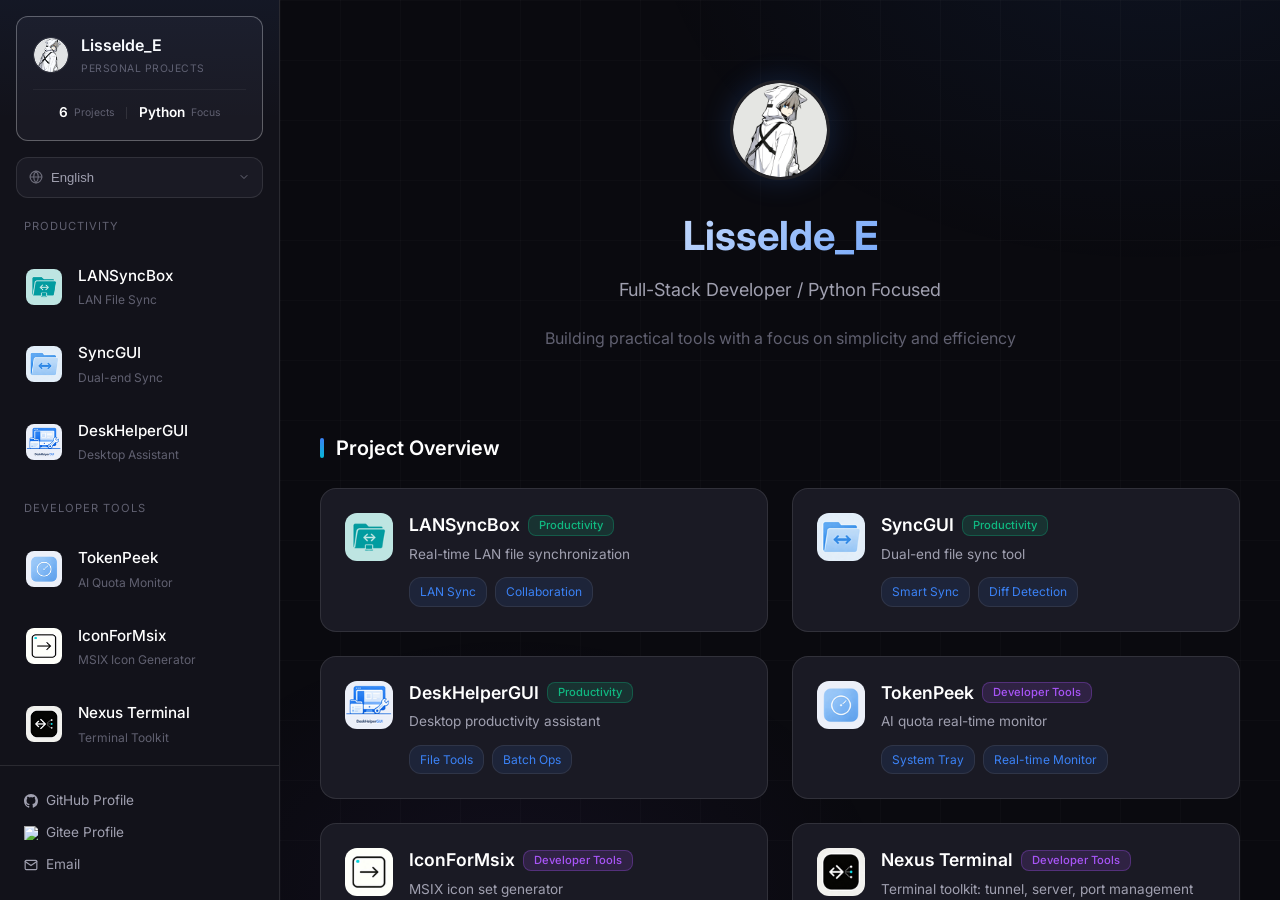
==== commit 425d3a5e: "R2.4.7.5" ====
--- a/index.html
+++ b/index.html
@@ -4,7 +4,7 @@
     <meta charset="UTF-8">
     <meta name="viewport" content="width=device-width, initial-scale=1.0">
     <base href="/">
-    <title>Lisselde_E - 项目主页</title>
+    <title>Lisselde_E - 路由导航</title>
     <meta name="description" content="Lisselde_E 的个人项目主页，包含 LANSyncBox、SyncGUI、DeskHelperGUI 等实用工具。">
     <link rel="icon" href="assets/images/icon/me.ico" type="image/x-icon">
     <script>
@@ -60,6 +60,5 @@
     </script>
 </head>
 <body>
-    <p>正在检测语言偏好，即将跳转...</p>
 </body>
 </html>
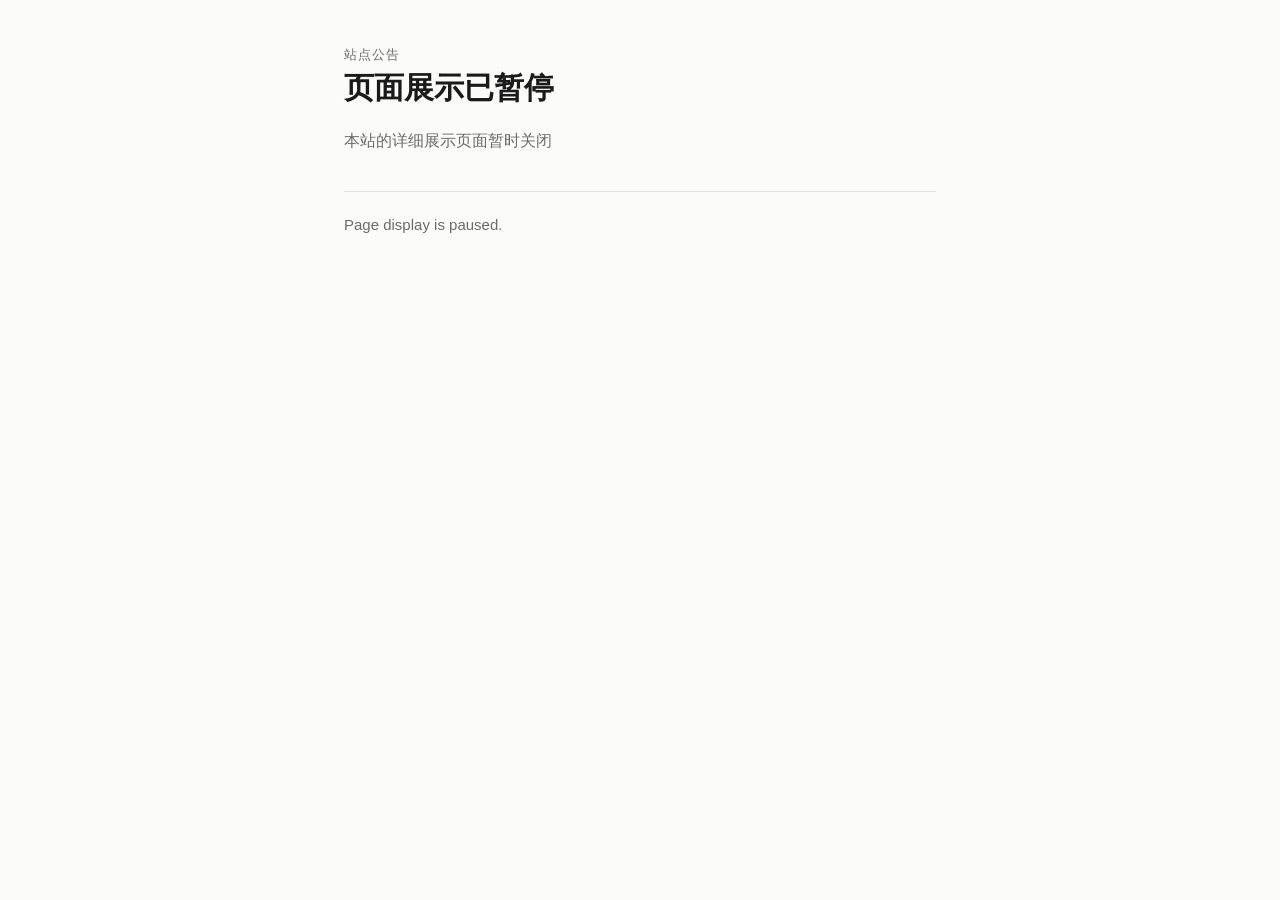
==== commit c795e62d: "26.11.19.1" ====
--- a/index.html
+++ b/index.html
@@ -1,64 +1,131 @@
-﻿<!DOCTYPE html>
+<!DOCTYPE html>
 <html lang="zh-CN">
 <head>
     <meta charset="UTF-8">
     <meta name="viewport" content="width=device-width, initial-scale=1.0">
-    <base href="/">
-    <title>Lisselde_E - 路由导航</title>
-    <meta name="description" content="Lisselde_E 的个人项目主页，包含 LANSyncBox、SyncGUI、DeskHelperGUI 等实用工具。">
+    <title>页面展示已暂停 - Lisselde_E</title>
+    <meta name="description" content="本站的页面展示已暂停，更新与资源文件保持原样。">
+    <meta name="robots" content="noindex">
     <link rel="icon" href="assets/images/icon/me.ico" type="image/x-icon">
-    <script>
-        // ========== 智能语言检测与路由 ==========
-        // 优先级：?lang= 参数 > localStorage > 浏览器语言
-        // 浏览器语言以 zh 开头 → 中文，否则 → 英文
-        (function() {
-            var path = window.location.pathname;
-            var hash = window.location.hash;
-            var search = window.location.search;
-            var lang = '';
+    <style>
+        :root {
+            --bg: #fbfbf9;
+            --text: #1a1a1a;
+            --muted: #6b6b6b;
+            --line: #e3e3df;
+        }
 
-            // 1. URL 参数优先
-            if (search.indexOf('lang=') !== -1) {
-                var langMatch = search.match(/lang=([^&]+)/);
-                if (langMatch) {
-                    lang = langMatch[1];
-                }
+        @media (prefers-color-scheme: dark) {
+            :root {
+                --bg: #121212;
+                --text: #e9e9e6;
+                --muted: #8f8f8b;
+                --line: #2b2b2b;
+            }
+        }
+
+        * {
+            box-sizing: border-box;
+        }
+
+        html,
+        body {
+            height: 100%;
+        }
+
+        body {
+            margin: 0;
+            display: flex;
+            flex-direction: column;
+            background: var(--bg);
+            color: var(--text);
+            font-family: -apple-system, BlinkMacSystemFont, "Segoe UI", "PingFang SC",
+                "Hiragino Sans GB", "Microsoft YaHei", Helvetica, Arial, sans-serif;
+            font-size: 16px;
+            line-height: 1.75;
+            -webkit-font-smoothing: antialiased;
+        }
+
+        .wrap {
+            width: 100%;
+            max-width: 640px;
+            margin: 0 auto;
+            padding: 0 24px;
+        }
+
+        .site-header {
+            padding-top: 44px;
+            font-size: 13px;
+            letter-spacing: 0.08em;
+            color: var(--muted);
+        }
+
+        main {
+            padding-top: 52px;
+            padding-bottom: 44px;
+        }
+
+        h1 {
+            margin: 0 0 18px;
+            font-family: Georgia, "Songti SC", "Noto Serif SC", "Times New Roman", serif;
+            font-size: 30px;
+            font-weight: 600;
+            line-height: 1.4;
+        }
+
+        p {
+            margin: 0;
+            color: var(--muted);
+        }
+
+        .en {
+            margin-top: 36px;
+            padding-top: 20px;
+            border-top: 1px solid var(--line);
+            font-size: 15px;
+        }
+
+        footer {
+            padding-top: 18px;
+            padding-bottom: 40px;
+            border-top: 1px solid var(--line);
+            font-size: 13px;
+            color: var(--muted);
+        }
+
+        footer a {
+            color: var(--muted);
+            text-decoration: none;
+            border-bottom: 1px solid var(--line);
+        }
+
+        footer a:hover {
+            color: var(--text);
+            border-color: var(--text);
+        }
+
+        @media (max-width: 480px) {
+            .site-header {
+                padding-top: 32px;
             }
 
-            // 2. localStorage
-            if (!lang) {
-                lang = localStorage.getItem('site-lang') || '';
+            main {
+                padding-top: 36px;
             }
 
-            // 3. 浏览器语言检测
-            if (!lang) {
-                lang = (navigator.language || navigator.browserLanguage || '').toLowerCase();
-                lang = lang.indexOf('zh') === 0 ? 'zh-cn' : 'en';
+            h1 {
+                font-size: 25px;
             }
-
-            // 4. 子路径检测（覆盖）
-            if (path.indexOf('/en/') === 0 || path === '/en') {
-                lang = 'en';
-            } else if (path.indexOf('/zh-cn/') === 0 || path === '/zh-cn') {
-                lang = 'zh-cn';
-            }
-
-            // 保存语言偏好
-            localStorage.setItem('site-lang', lang);
-
-            // 重定向到对应语言目录
-            var targetPath = lang === 'en' ? '/en/' : '/zh-cn/';
-            var targetUrl = targetPath + (hash || '#0');
-            // 如果当前 URL 参数中有 lang=，用 replaceState 优雅切换
-            if (search.indexOf('lang=') !== -1) {
-                history.replaceState(null, '', targetUrl);
-            } else if (path.indexOf('/en/') !== 0 && path.indexOf('/zh-cn/') !== 0) {
-                // 根路径 → 重定向到语言子目录
-                window.location.replace(targetUrl);
-            }
-        })();
-    </script>
+        }
+    </style>
 </head>
 <body>
+    <div class="wrap site-header">站点公告</div>
+    <main class="wrap">
+        <h1>页面展示已暂停</h1>
+        <p>本站的详细展示页面暂时关闭</p>
+
+        <p class="en" lang="en">Page display is paused.</p>
+    </main>
 </body>
-</html>+</html>
